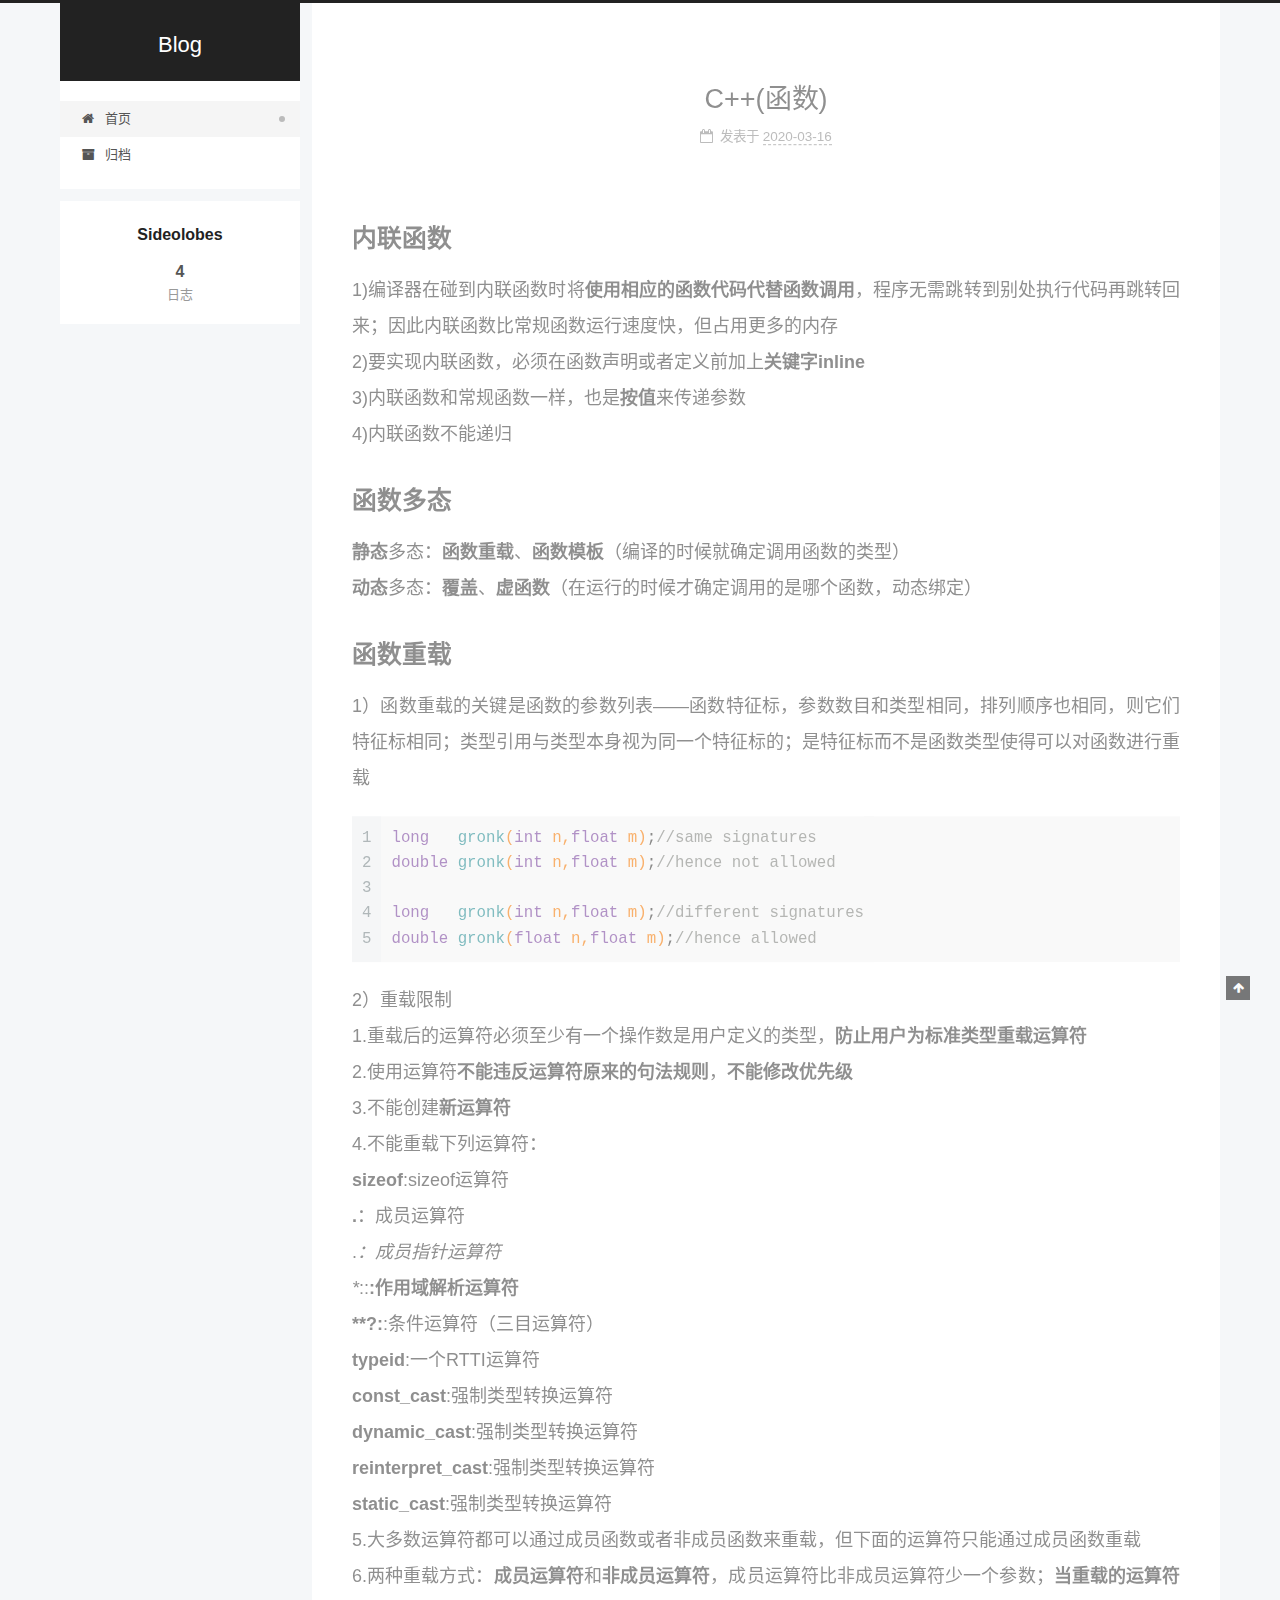
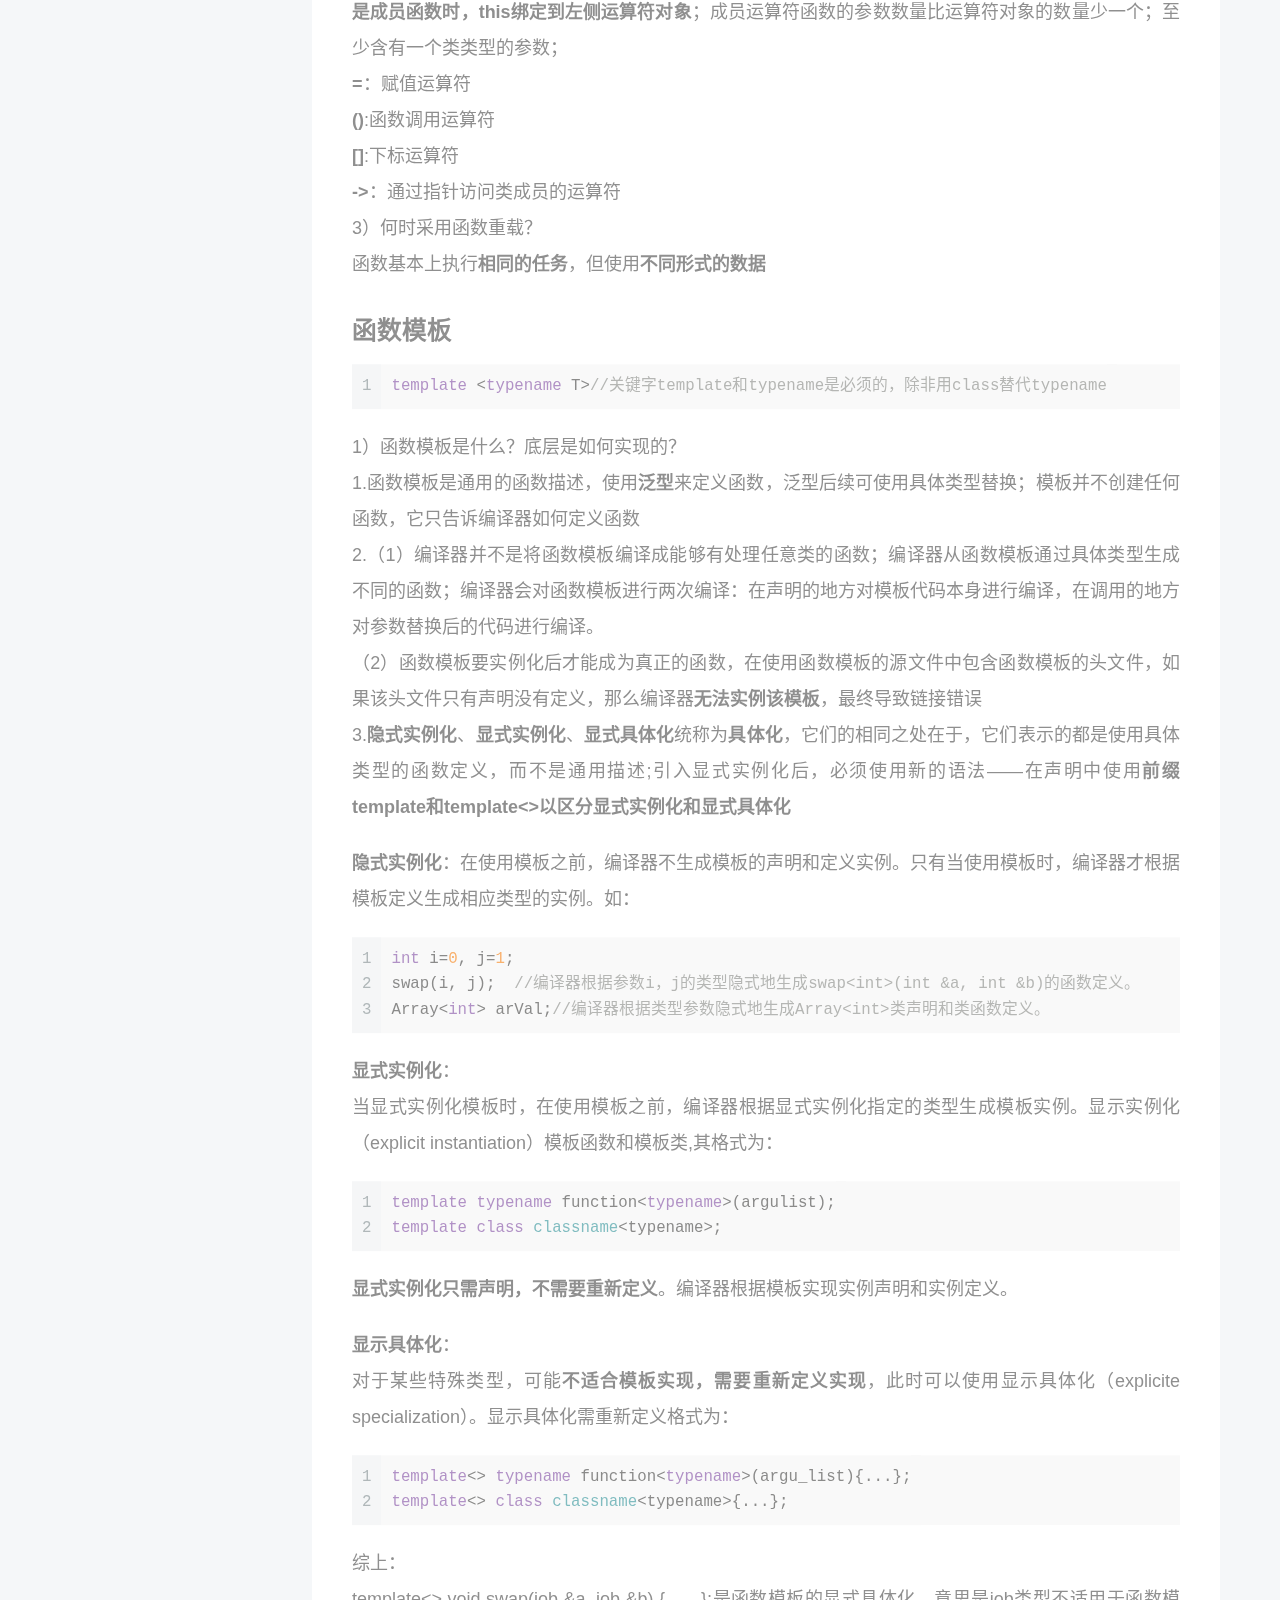
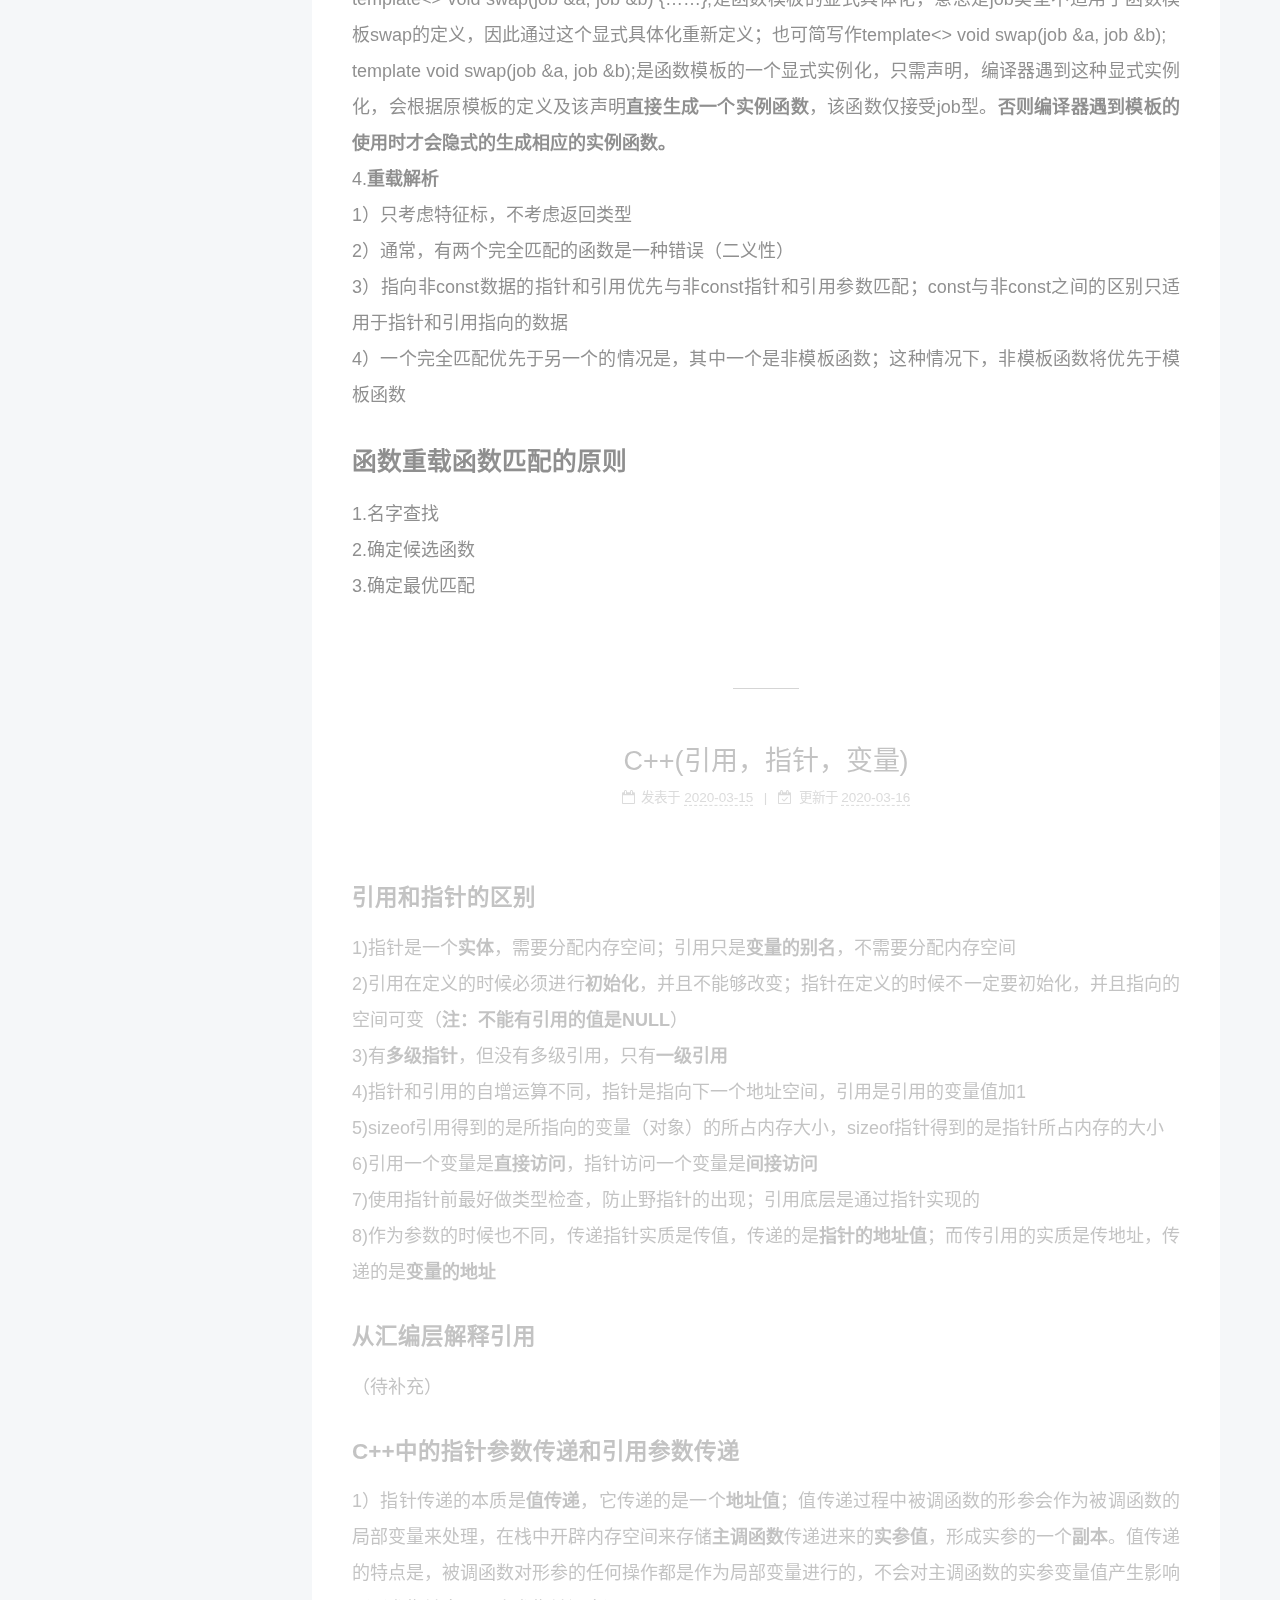
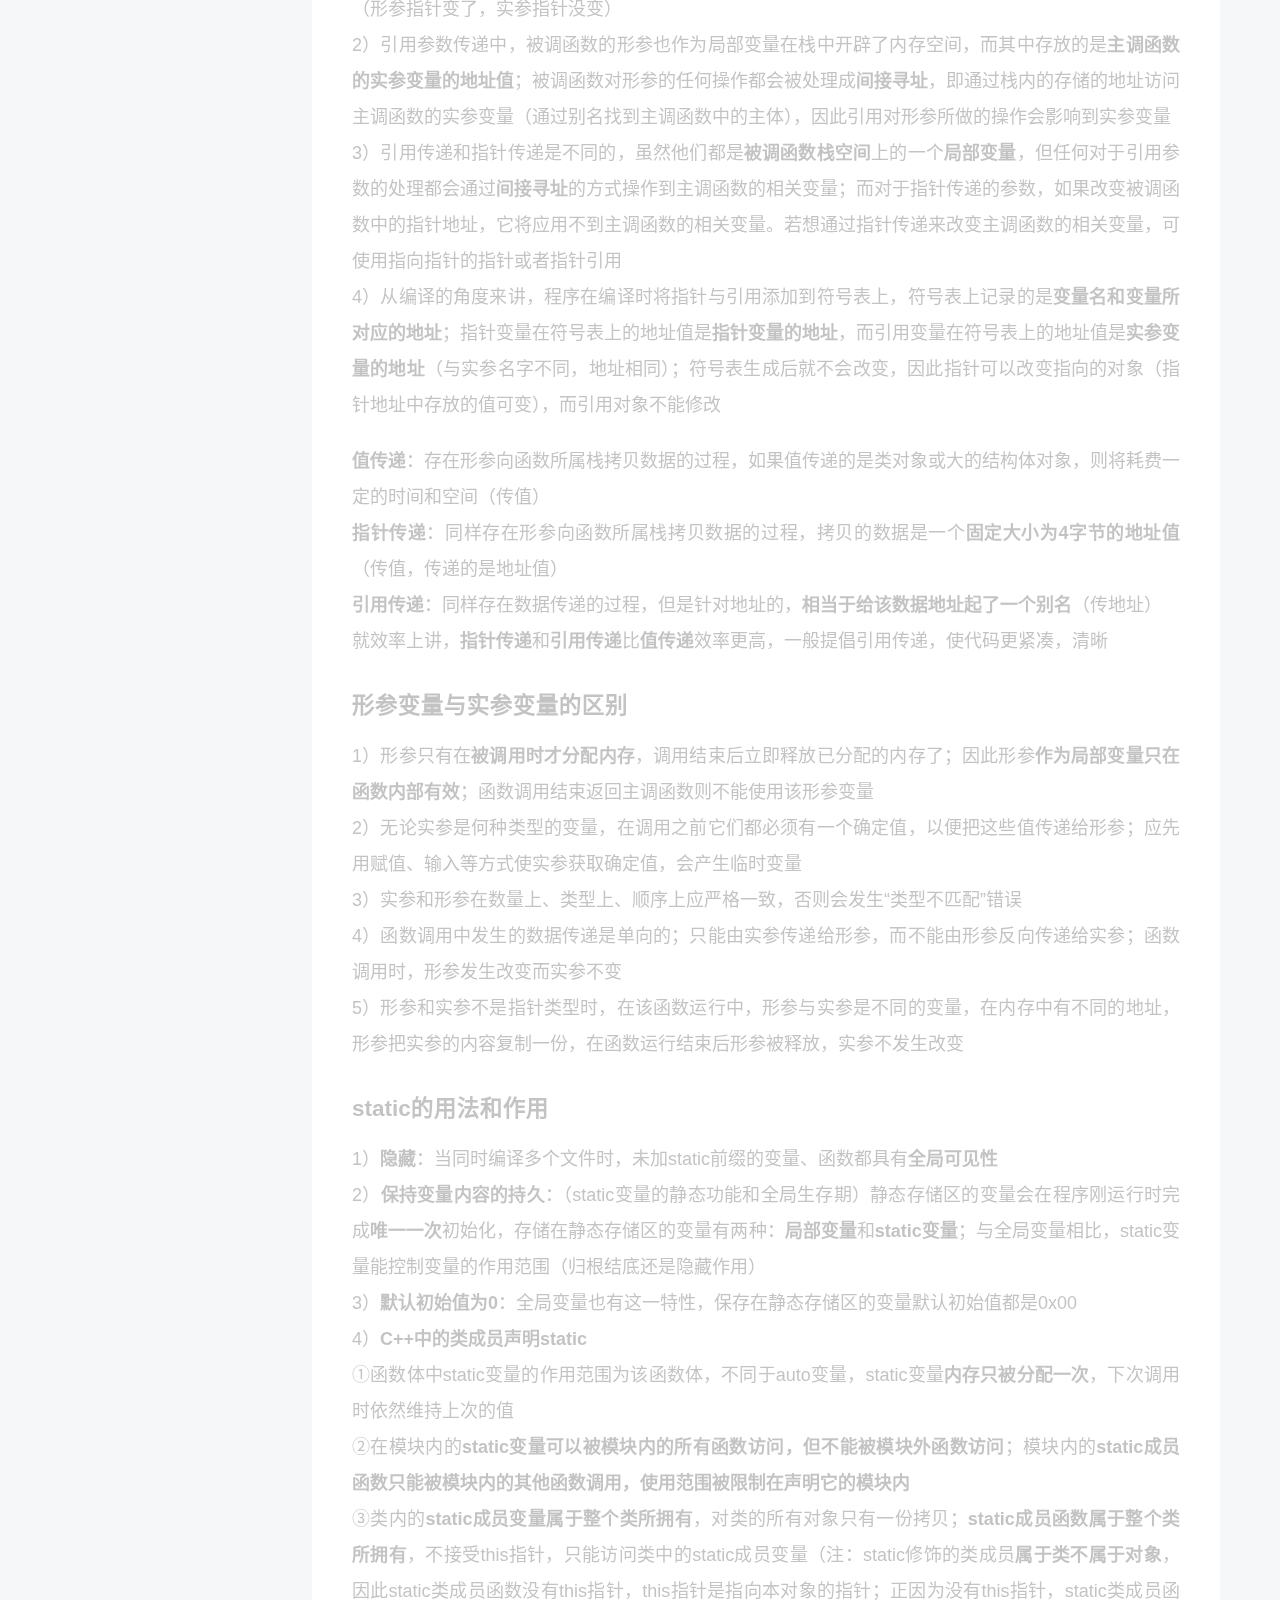
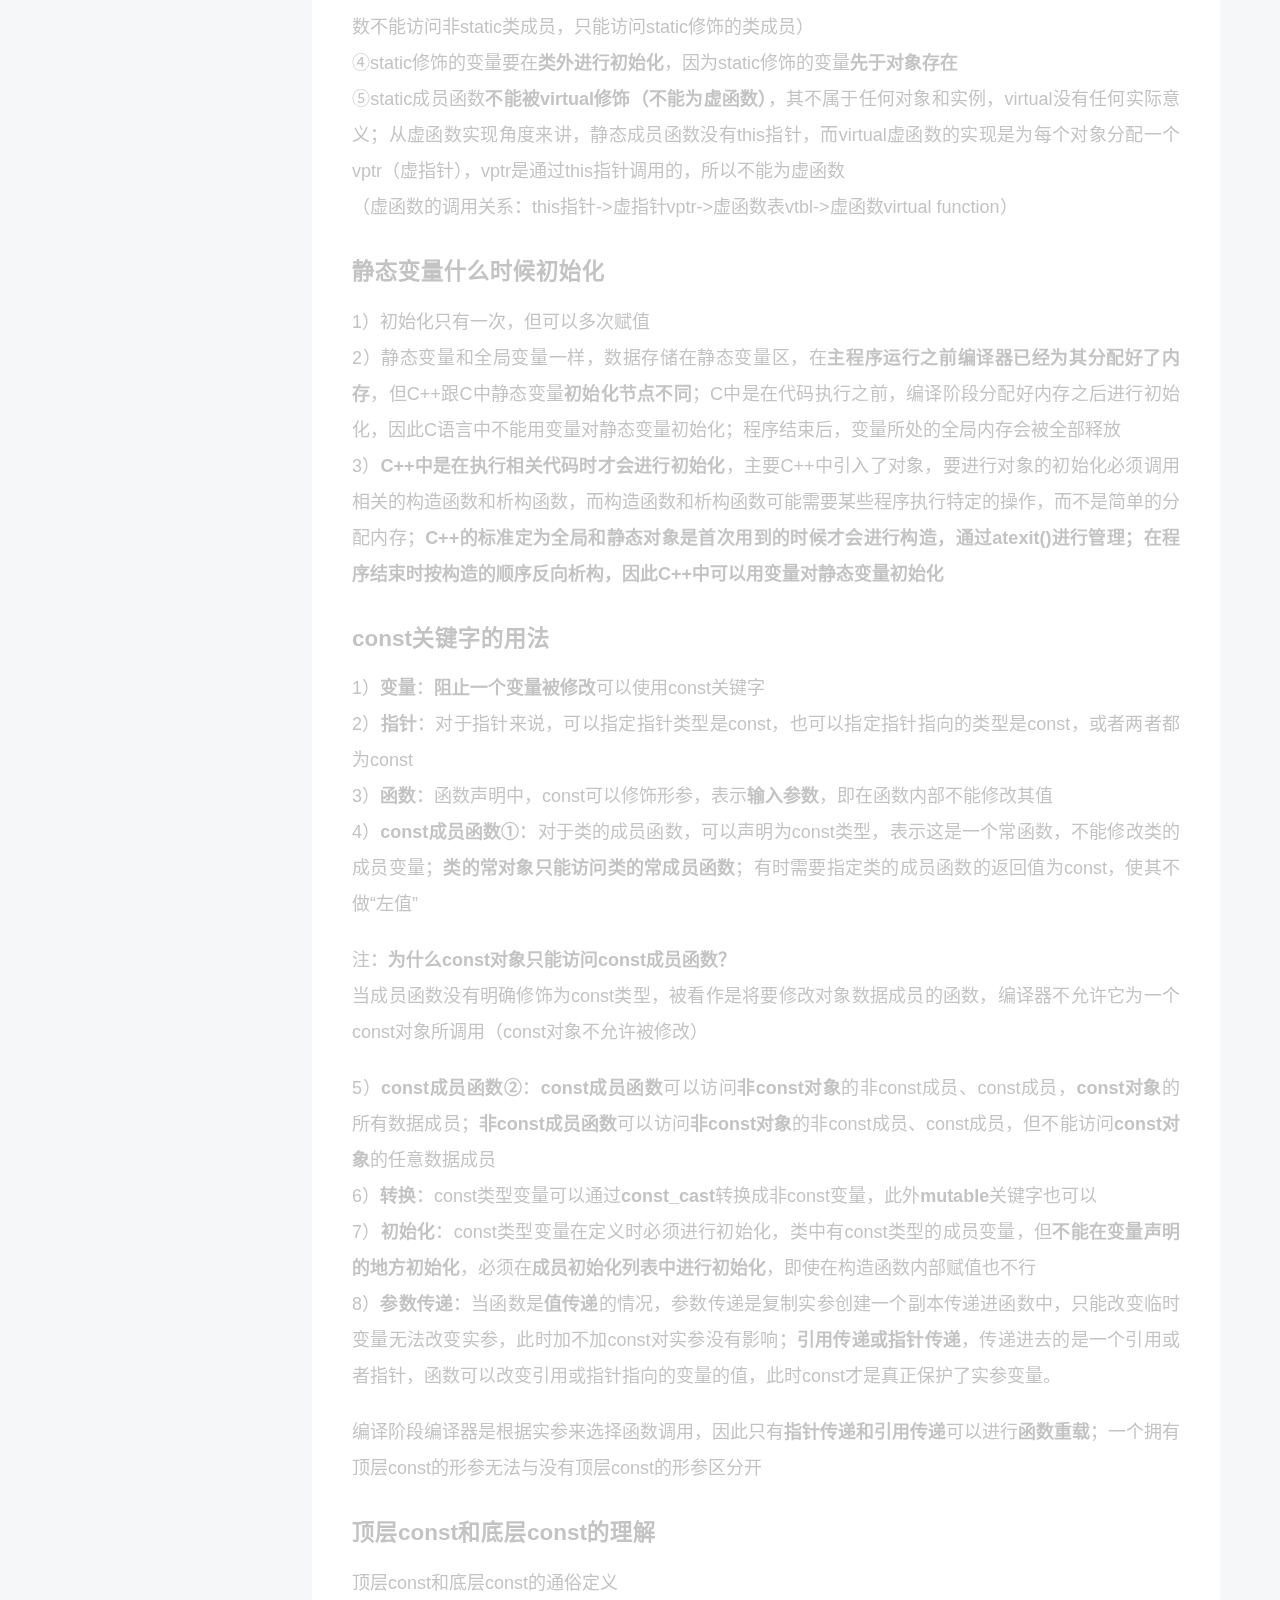
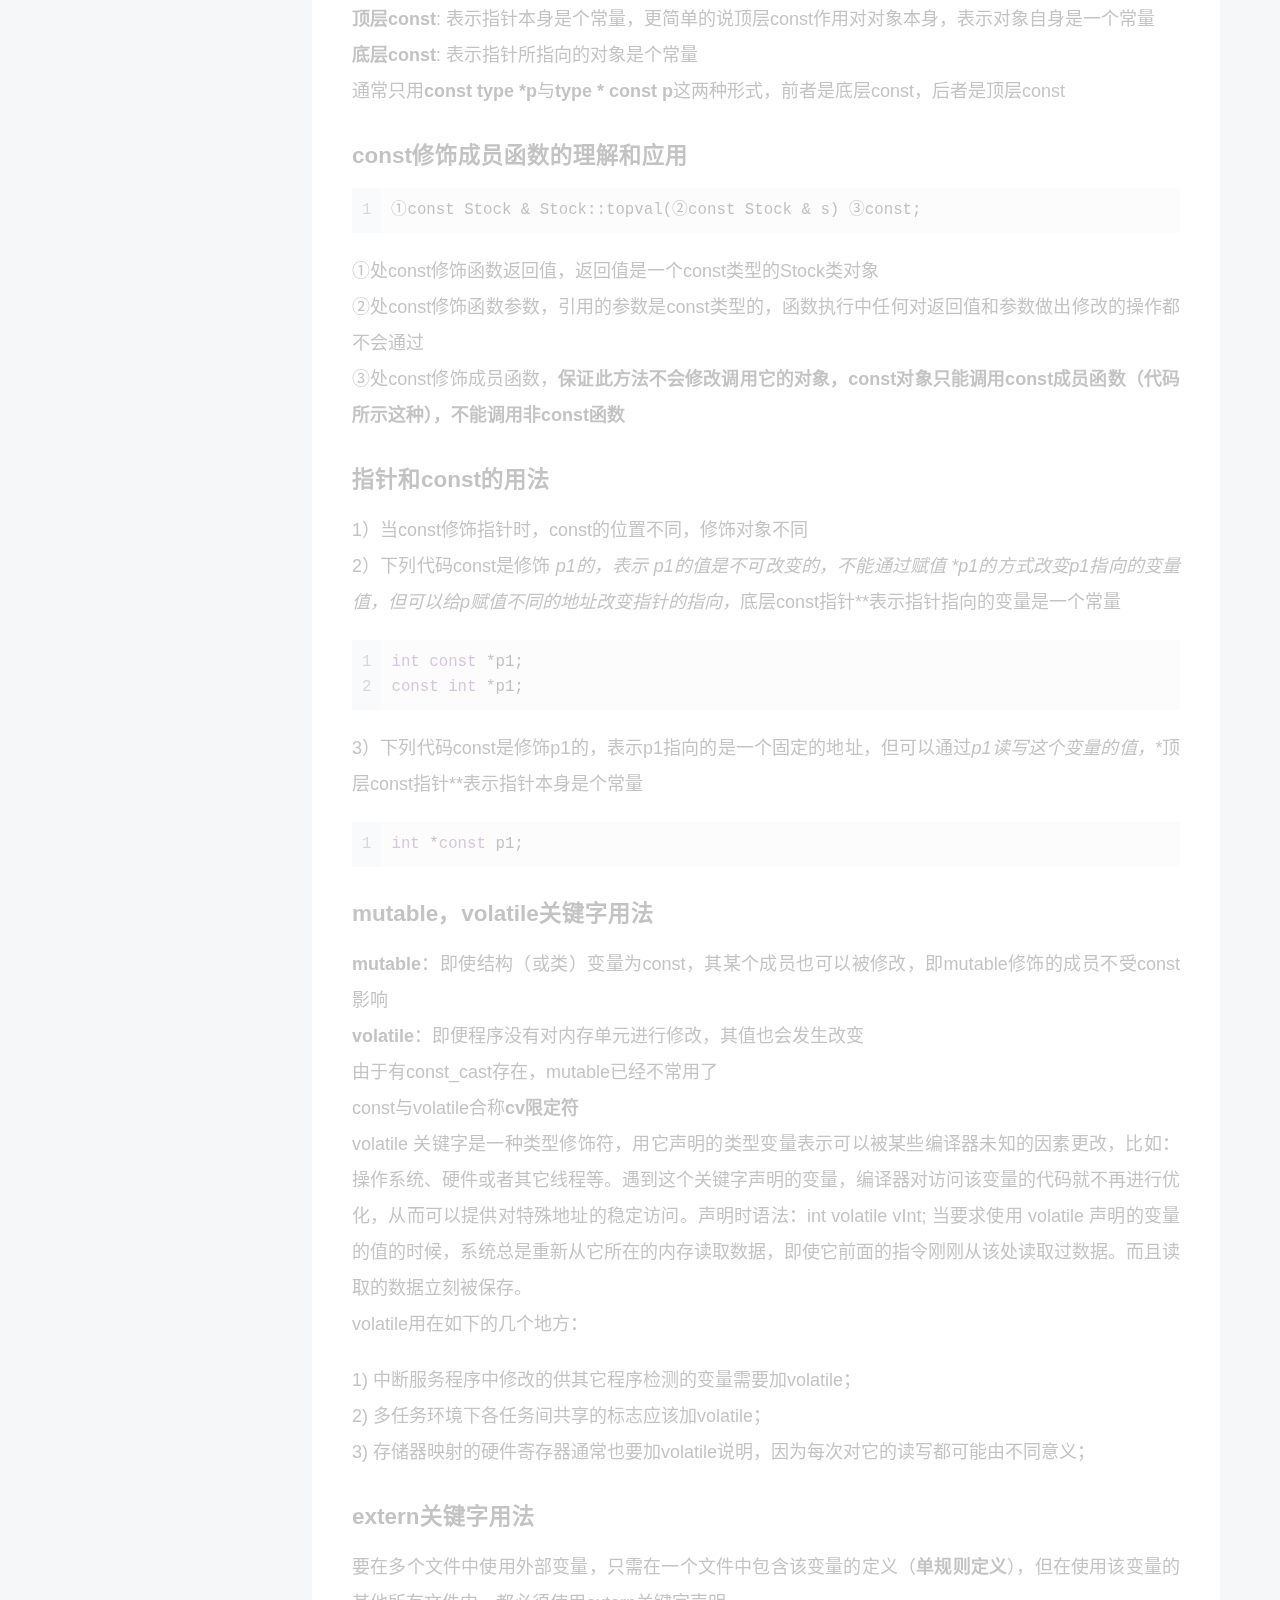
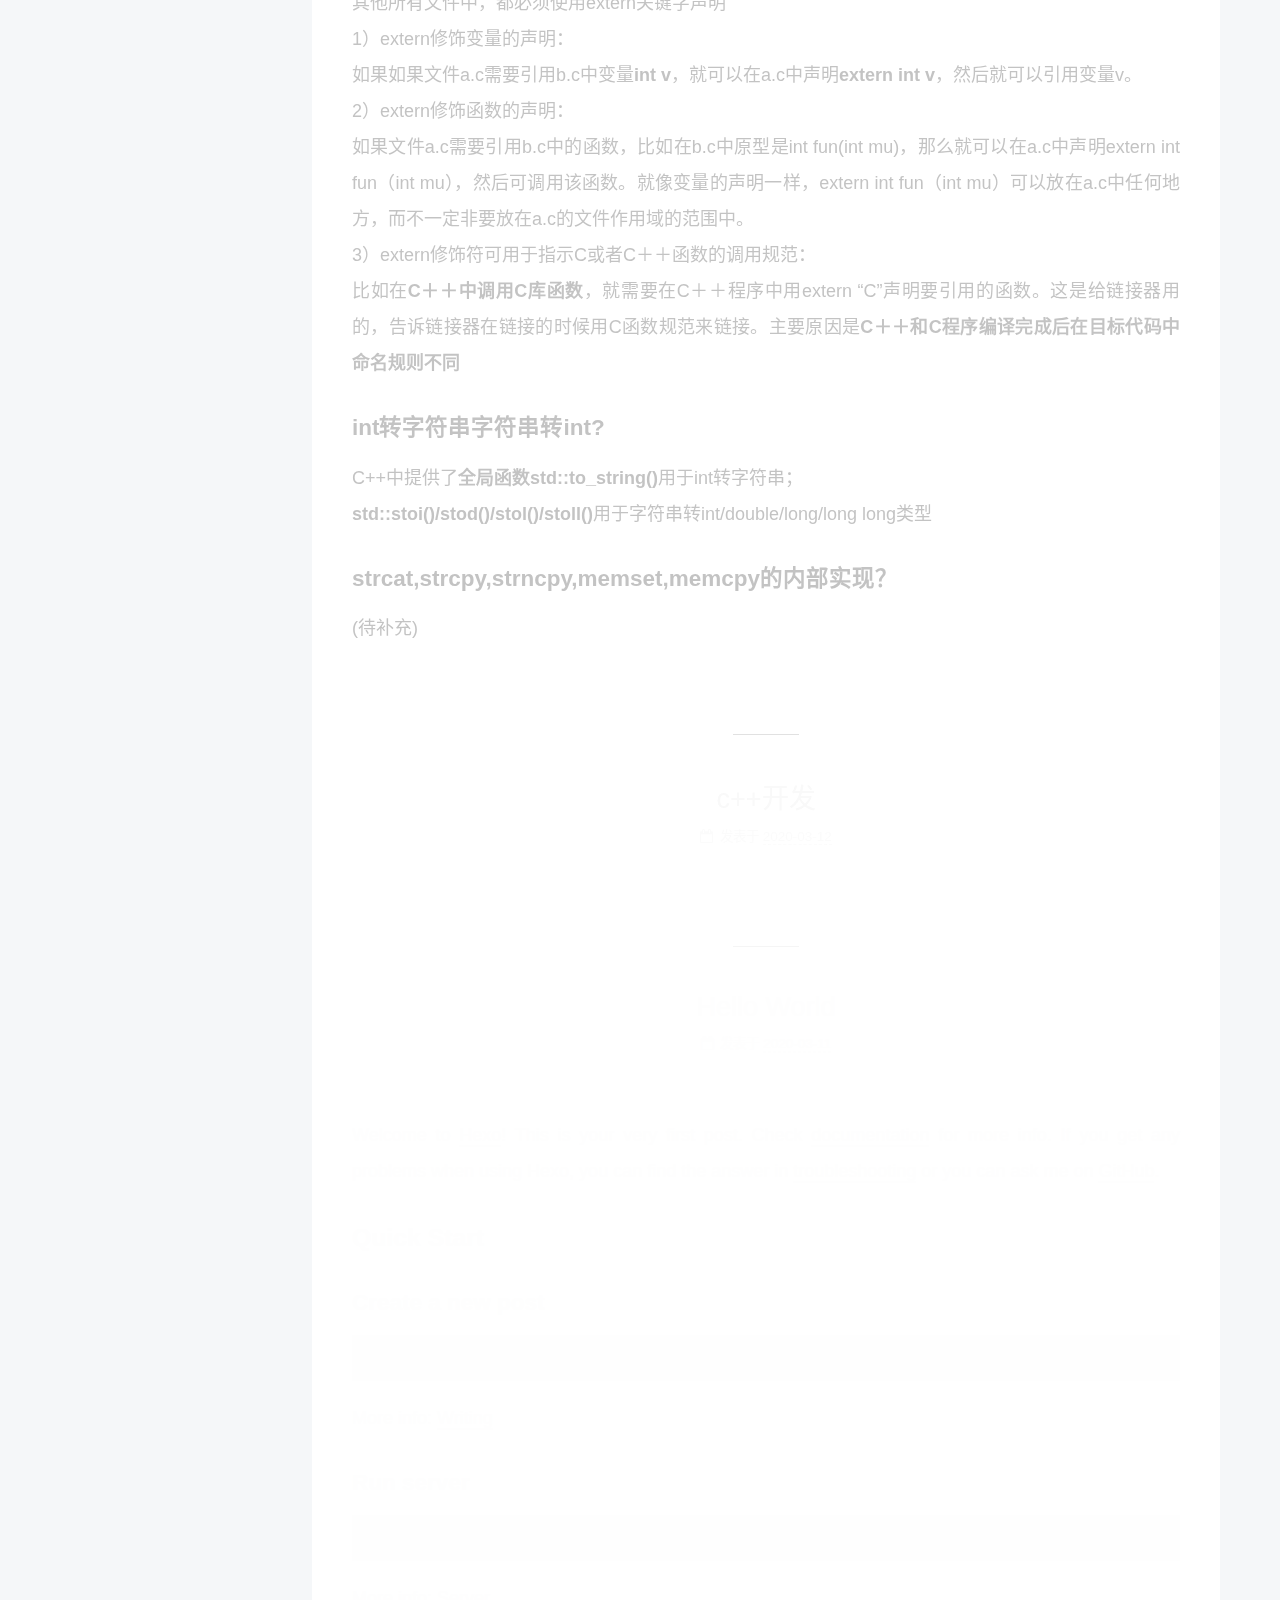
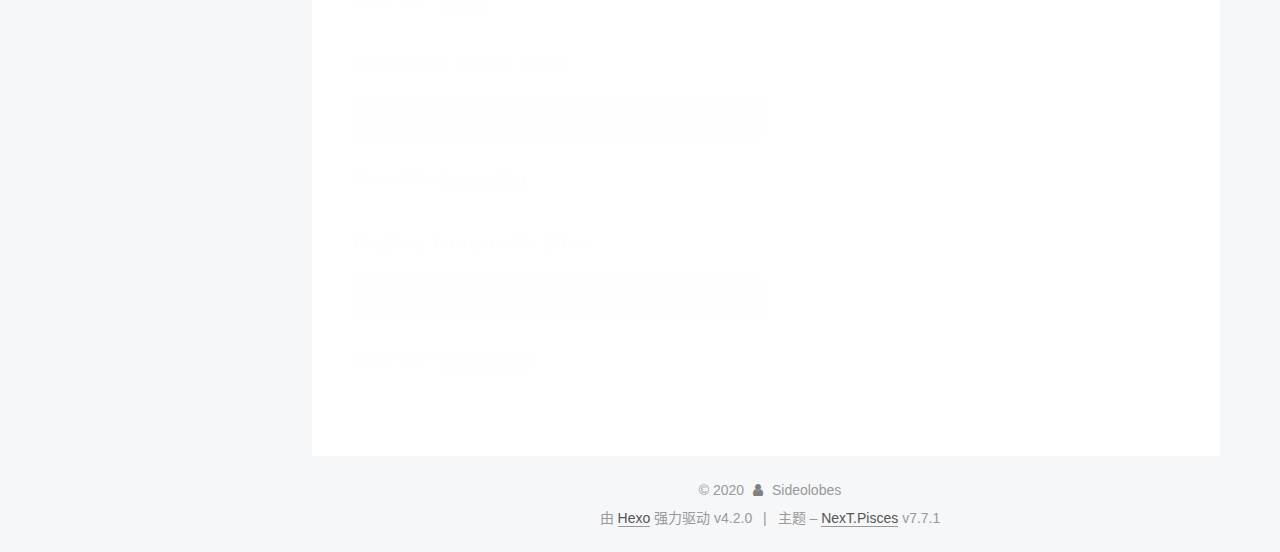
==== index.html @ 13e56c35 "Site updated: 2020-03-16 17:03:29" ====
<!DOCTYPE html>
<html lang="zh-CN">
<head>
  <meta charset="UTF-8">
<meta name="viewport" content="width=device-width, initial-scale=1, maximum-scale=2">
<meta name="theme-color" content="#222">
<meta name="generator" content="Hexo 4.2.0">
  <link rel="apple-touch-icon" sizes="180x180" href="/images/apple-touch-icon-next.png">
  <link rel="icon" type="image/png" sizes="32x32" href="/images/favicon-32x32-next.png">
  <link rel="icon" type="image/png" sizes="16x16" href="/images/favicon-16x16-next.png">
  <link rel="mask-icon" href="/images/logo.svg" color="#222">

<link rel="stylesheet" href="/css/main.css">


<link rel="stylesheet" href="/lib/font-awesome/css/font-awesome.min.css">

<script id="hexo-configurations">
    var NexT = window.NexT || {};
    var CONFIG = {"hostname":"sideolobes.github.io","root":"/","scheme":"Pisces","version":"7.7.1","exturl":false,"sidebar":{"position":"left","display":"post","padding":18,"offset":12,"onmobile":false},"copycode":{"enable":false,"show_result":false,"style":null},"back2top":{"enable":true,"sidebar":false,"scrollpercent":false},"bookmark":{"enable":false,"color":"#222","save":"auto"},"fancybox":false,"mediumzoom":false,"lazyload":false,"pangu":false,"comments":{"style":"tabs","active":null,"storage":true,"lazyload":false,"nav":null},"algolia":{"hits":{"per_page":10},"labels":{"input_placeholder":"Search for Posts","hits_empty":"We didn't find any results for the search: ${query}","hits_stats":"${hits} results found in ${time} ms"}},"localsearch":{"enable":false,"trigger":"auto","top_n_per_article":1,"unescape":false,"preload":false},"motion":{"enable":true,"async":false,"transition":{"post_block":"fadeIn","post_header":"slideDownIn","post_body":"slideDownIn","coll_header":"slideLeftIn","sidebar":"slideUpIn"}}};
  </script>

  <meta property="og:type" content="website">
<meta property="og:title" content="Blog">
<meta property="og:url" content="https://sideolobes.github.io/index.html">
<meta property="og:site_name" content="Blog">
<meta property="og:locale" content="zh_CN">
<meta property="article:author" content="Sideolobes">
<meta name="twitter:card" content="summary">

<link rel="canonical" href="https://sideolobes.github.io/">


<script id="page-configurations">
  // https://hexo.io/docs/variables.html
  CONFIG.page = {
    sidebar: "",
    isHome: true,
    isPost: false
  };
</script>

  <title>Blog</title>
  






  <noscript>
  <style>
  .use-motion .brand,
  .use-motion .menu-item,
  .sidebar-inner,
  .use-motion .post-block,
  .use-motion .pagination,
  .use-motion .comments,
  .use-motion .post-header,
  .use-motion .post-body,
  .use-motion .collection-header { opacity: initial; }

  .use-motion .site-title,
  .use-motion .site-subtitle {
    opacity: initial;
    top: initial;
  }

  .use-motion .logo-line-before i { left: initial; }
  .use-motion .logo-line-after i { right: initial; }
  </style>
</noscript>

</head>

<body itemscope itemtype="http://schema.org/WebPage">
  <div class="container use-motion">
    <div class="headband"></div>

    <header class="header" itemscope itemtype="http://schema.org/WPHeader">
      <div class="header-inner"><div class="site-brand-container">
  <div class="site-meta">

    <div>
      <a href="/" class="brand" rel="start">
        <span class="logo-line-before"><i></i></span>
        <span class="site-title">Blog</span>
        <span class="logo-line-after"><i></i></span>
      </a>
    </div>
  </div>

  <div class="site-nav-toggle">
    <div class="toggle" aria-label="切换导航栏">
      <span class="toggle-line toggle-line-first"></span>
      <span class="toggle-line toggle-line-middle"></span>
      <span class="toggle-line toggle-line-last"></span>
    </div>
  </div>
</div>


<nav class="site-nav">
  
  <ul id="menu" class="menu">
        <li class="menu-item menu-item-home">

    <a href="/" rel="section"><i class="fa fa-fw fa-home"></i>首页</a>

  </li>
        <li class="menu-item menu-item-archives">

    <a href="/archives/" rel="section"><i class="fa fa-fw fa-archive"></i>归档</a>

  </li>
  </ul>

</nav>
</div>
    </header>

    
  <div class="back-to-top">
    <i class="fa fa-arrow-up"></i>
    <span>0%</span>
  </div>


    <main class="main">
      <div class="main-inner">
        <div class="content-wrap">
          

          <div class="content">
            

  <div class="posts-expand">
        
  
  
  <article itemscope itemtype="http://schema.org/Article" class="post-block home" lang="zh-CN">
    <link itemprop="mainEntityOfPage" href="https://sideolobes.github.io/2020/03/16/C++(%E5%87%BD%E6%95%B0)/">

    <span hidden itemprop="author" itemscope itemtype="http://schema.org/Person">
      <meta itemprop="image" content="/images/avatar.gif">
      <meta itemprop="name" content="Sideolobes">
      <meta itemprop="description" content="">
    </span>

    <span hidden itemprop="publisher" itemscope itemtype="http://schema.org/Organization">
      <meta itemprop="name" content="Blog">
    </span>
      <header class="post-header">
        <h1 class="post-title" itemprop="name headline">
          
            <a href="/2020/03/16/C++(%E5%87%BD%E6%95%B0)/" class="post-title-link" itemprop="url">C++(函数)</a>
        </h1>

        <div class="post-meta">
            <span class="post-meta-item">
              <span class="post-meta-item-icon">
                <i class="fa fa-calendar-o"></i>
              </span>
              <span class="post-meta-item-text">发表于</span>
              

              <time title="创建时间：2020-03-16 17:02:28 / 修改时间：15:11:28" itemprop="dateCreated datePublished" datetime="2020-03-16T17:02:28+08:00">2020-03-16</time>
            </span>

          

        </div>
      </header>

    
    
    
    <div class="post-body" itemprop="articleBody">

      
          <h2 id="内联函数"><a href="#内联函数" class="headerlink" title="内联函数"></a>内联函数</h2><p>1)编译器在碰到内联函数时将<strong>使用相应的函数代码代替函数调用</strong>，程序无需跳转到别处执行代码再跳转回来；因此内联函数比常规函数运行速度快，但占用更多的内存<br>2)要实现内联函数，必须在函数声明或者定义前加上<strong>关键字inline</strong><br>3)内联函数和常规函数一样，也是<strong>按值</strong>来传递参数<br>4)内联函数不能递归</p>
<h2 id="函数多态"><a href="#函数多态" class="headerlink" title="函数多态"></a>函数多态</h2><p><strong>静态</strong>多态：<strong>函数重载</strong>、<strong>函数模板</strong>（编译的时候就确定调用函数的类型）<br><strong>动态</strong>多态：<strong>覆盖</strong>、<strong>虚函数</strong>（在运行的时候才确定调用的是哪个函数，动态绑定）</p>
<h2 id="函数重载"><a href="#函数重载" class="headerlink" title="函数重载"></a>函数重载</h2><p>1）函数重载的关键是函数的参数列表——函数特征标，参数数目和类型相同，排列顺序也相同，则它们特征标相同；类型引用与类型本身视为同一个特征标的；是特征标而不是函数类型使得可以对函数进行重载</p>
<figure class="highlight c++"><table><tr><td class="gutter"><pre><span class="line">1</span><br><span class="line">2</span><br><span class="line">3</span><br><span class="line">4</span><br><span class="line">5</span><br></pre></td><td class="code"><pre><span class="line"><span class="function"><span class="keyword">long</span>   <span class="title">gronk</span><span class="params">(<span class="keyword">int</span> n,<span class="keyword">float</span> m)</span></span>;<span class="comment">//same signatures</span></span><br><span class="line"><span class="function"><span class="keyword">double</span> <span class="title">gronk</span><span class="params">(<span class="keyword">int</span> n,<span class="keyword">float</span> m)</span></span>;<span class="comment">//hence not allowed</span></span><br><span class="line"></span><br><span class="line"><span class="function"><span class="keyword">long</span>   <span class="title">gronk</span><span class="params">(<span class="keyword">int</span> n,<span class="keyword">float</span> m)</span></span>;<span class="comment">//different signatures</span></span><br><span class="line"><span class="function"><span class="keyword">double</span> <span class="title">gronk</span><span class="params">(<span class="keyword">float</span> n,<span class="keyword">float</span> m)</span></span>;<span class="comment">//hence allowed</span></span><br></pre></td></tr></table></figure>
<p>2）重载限制<br>1.重载后的运算符必须至少有一个操作数是用户定义的类型，<strong>防止用户为标准类型重载运算符</strong><br>2.使用运算符<strong>不能违反运算符原来的句法规则</strong>，<strong>不能修改优先级</strong><br>3.不能创建<strong>新运算符</strong><br>4.不能重载下列运算符：<br><strong>sizeof</strong>:sizeof运算符<br><strong>.</strong>：成员运算符<br>.<em>：成员指针运算符<br>*</em>::<strong>:作用域解析运算符<br>**?:</strong>:条件运算符（三目运算符）<br><strong>typeid</strong>:一个RTTI运算符<br><strong>const_cast</strong>:强制类型转换运算符<br><strong>dynamic_cast</strong>:强制类型转换运算符<br><strong>reinterpret_cast</strong>:强制类型转换运算符<br><strong>static_cast</strong>:强制类型转换运算符<br>5.大多数运算符都可以通过成员函数或者非成员函数来重载，但下面的运算符只能通过成员函数重载<br>6.两种重载方式：<strong>成员运算符</strong>和<strong>非成员运算符</strong>，成员运算符比非成员运算符少一个参数；<strong>当重载的运算符是成员函数时，this绑定到左侧运算符对象</strong>；成员运算符函数的参数数量比运算符对象的数量少一个；至少含有一个类类型的参数；<br><strong>=</strong>：赋值运算符<br><strong>()</strong>:函数调用运算符<br><strong>[]</strong>:下标运算符<br><strong>-&gt;</strong>：通过指针访问类成员的运算符<br>3）何时采用函数重载？<br>函数基本上执行<strong>相同的任务</strong>，但使用<strong>不同形式的数据</strong></p>
<h2 id="函数模板"><a href="#函数模板" class="headerlink" title="函数模板"></a>函数模板</h2><figure class="highlight c++"><table><tr><td class="gutter"><pre><span class="line">1</span><br></pre></td><td class="code"><pre><span class="line"><span class="keyword">template</span> &lt;<span class="keyword">typename</span> T&gt;<span class="comment">//关键字template和typename是必须的，除非用class替代typename</span></span><br></pre></td></tr></table></figure>
<p>1）函数模板是什么？底层是如何实现的？<br>1.函数模板是通用的函数描述，使用<strong>泛型</strong>来定义函数，泛型后续可使用具体类型替换；模板并不创建任何函数，它只告诉编译器如何定义函数<br>2.（1）编译器并不是将函数模板编译成能够有处理任意类的函数；编译器从函数模板通过具体类型生成不同的函数；编译器会对函数模板进行两次编译：在声明的地方对模板代码本身进行编译，在调用的地方对参数替换后的代码进行编译。<br>（2）函数模板要实例化后才能成为真正的函数，在使用函数模板的源文件中包含函数模板的头文件，如果该头文件只有声明没有定义，那么编译器<strong>无法实例该模板</strong>，最终导致链接错误<br>3.<strong>隐式实例化</strong>、<strong>显式实例化</strong>、<strong>显式具体化</strong>统称为<strong>具体化</strong>，它们的相同之处在于，它们表示的都是使用具体类型的函数定义，而不是通用描述;引入显式实例化后，必须使用新的语法——在声明中使用<strong>前缀template和template&lt;&gt;以区分显式实例化和显式具体化</strong></p>
<p><strong>隐式实例化</strong>：在使用模板之前，编译器不生成模板的声明和定义实例。只有当使用模板时，编译器才根据模板定义生成相应类型的实例。如：</p>
<figure class="highlight c++"><table><tr><td class="gutter"><pre><span class="line">1</span><br><span class="line">2</span><br><span class="line">3</span><br></pre></td><td class="code"><pre><span class="line"><span class="keyword">int</span> i=<span class="number">0</span>, j=<span class="number">1</span>;</span><br><span class="line">swap(i, j);  <span class="comment">//编译器根据参数i，j的类型隐式地生成swap&lt;int&gt;(int &amp;a, int &amp;b)的函数定义。</span></span><br><span class="line">Array&lt;<span class="keyword">int</span>&gt; arVal;<span class="comment">//编译器根据类型参数隐式地生成Array&lt;int&gt;类声明和类函数定义。</span></span><br></pre></td></tr></table></figure>
<p><strong>显式实例化</strong>：<br>当显式实例化模板时，在使用模板之前，编译器根据显式实例化指定的类型生成模板实例。显示实例化（explicit instantiation）模板函数和模板类,其格式为：</p>
<figure class="highlight c++"><table><tr><td class="gutter"><pre><span class="line">1</span><br><span class="line">2</span><br></pre></td><td class="code"><pre><span class="line"><span class="keyword">template</span> <span class="keyword">typename</span> function&lt;<span class="keyword">typename</span>&gt;(argulist);</span><br><span class="line"><span class="keyword">template</span> <span class="class"><span class="keyword">class</span> <span class="title">classname</span>&lt;typename&gt;;</span></span><br></pre></td></tr></table></figure>
<p><strong>显式实例化只需声明，不需要重新定义</strong>。编译器根据模板实现实例声明和实例定义。</p>
<p><strong>显示具体化</strong>：<br>对于某些特殊类型，可能<strong>不适合模板实现，需要重新定义实现</strong>，此时可以使用显示具体化（explicite specialization）。显示具体化需重新定义格式为：</p>
<figure class="highlight c++"><table><tr><td class="gutter"><pre><span class="line">1</span><br><span class="line">2</span><br></pre></td><td class="code"><pre><span class="line"><span class="keyword">template</span>&lt;&gt; <span class="keyword">typename</span> function&lt;<span class="keyword">typename</span>&gt;(argu_list)&#123;...&#125;;</span><br><span class="line"><span class="keyword">template</span>&lt;&gt; <span class="class"><span class="keyword">class</span> <span class="title">classname</span>&lt;typename&gt;&#123;</span>...&#125;;</span><br></pre></td></tr></table></figure>
<p>综上：<br>template&lt;&gt; void swap<job>(job &amp;a, job &amp;b) {……};是函数模板的显式具体化，意思是job类型不适用于函数模板swap的定义，因此通过这个显式具体化重新定义；也可简写作template&lt;&gt; void swap(job &amp;a, job &amp;b);<br>template void swap<job>(job &amp;a, job &amp;b);是函数模板的一个显式实例化，只需声明，编译器遇到这种显式实例化，会根据原模板的定义及该声明<strong>直接生成一个实例函数</strong>，该函数仅接受job型。<strong>否则编译器遇到模板的使用时才会隐式的生成相应的实例函数。</strong><br>4.<strong>重载解析</strong><br>1）只考虑特征标，不考虑返回类型<br>2）通常，有两个完全匹配的函数是一种错误（二义性）<br>3）指向非const数据的指针和引用优先与非const指针和引用参数匹配；const与非const之间的区别只适用于指针和引用指向的数据<br>4）一个完全匹配优先于另一个的情况是，其中一个是非模板函数；这种情况下，非模板函数将优先于模板函数</p>
<h2 id="函数重载函数匹配的原则"><a href="#函数重载函数匹配的原则" class="headerlink" title="函数重载函数匹配的原则"></a>函数重载函数匹配的原则</h2><p>1.名字查找<br>2.确定候选函数<br>3.确定最优匹配</p>

      
    </div>

    
    
    
      <footer class="post-footer">
        <div class="post-eof"></div>
      </footer>
  </article>
  
  
  

        
  
  
  <article itemscope itemtype="http://schema.org/Article" class="post-block home" lang="zh-CN">
    <link itemprop="mainEntityOfPage" href="https://sideolobes.github.io/2020/03/15/C++(%E5%BC%95%E7%94%A8%EF%BC%8C%E6%8C%87%E9%92%88%EF%BC%8C%E5%8F%98%E9%87%8F)/">

    <span hidden itemprop="author" itemscope itemtype="http://schema.org/Person">
      <meta itemprop="image" content="/images/avatar.gif">
      <meta itemprop="name" content="Sideolobes">
      <meta itemprop="description" content="">
    </span>

    <span hidden itemprop="publisher" itemscope itemtype="http://schema.org/Organization">
      <meta itemprop="name" content="Blog">
    </span>
      <header class="post-header">
        <h1 class="post-title" itemprop="name headline">
          
            <a href="/2020/03/15/C++(%E5%BC%95%E7%94%A8%EF%BC%8C%E6%8C%87%E9%92%88%EF%BC%8C%E5%8F%98%E9%87%8F)/" class="post-title-link" itemprop="url">C++(引用，指针，变量)</a>
        </h1>

        <div class="post-meta">
            <span class="post-meta-item">
              <span class="post-meta-item-icon">
                <i class="fa fa-calendar-o"></i>
              </span>
              <span class="post-meta-item-text">发表于</span>

              <time title="创建时间：2020-03-15 08:56:35" itemprop="dateCreated datePublished" datetime="2020-03-15T08:56:35+08:00">2020-03-15</time>
            </span>
              <span class="post-meta-item">
                <span class="post-meta-item-icon">
                  <i class="fa fa-calendar-check-o"></i>
                </span>
                <span class="post-meta-item-text">更新于</span>
                <time title="修改时间：2020-03-16 14:53:59" itemprop="dateModified" datetime="2020-03-16T14:53:59+08:00">2020-03-16</time>
              </span>

          

        </div>
      </header>

    
    
    
    <div class="post-body" itemprop="articleBody">

      
          <h3 id="引用和指针的区别"><a href="#引用和指针的区别" class="headerlink" title="引用和指针的区别"></a>引用和指针的区别</h3><p>1)指针是一个<strong>实体</strong>，需要分配内存空间；引用只是<strong>变量的别名</strong>，不需要分配内存空间<br>2)引用在定义的时候必须进行<strong>初始化</strong>，并且不能够改变；指针在定义的时候不一定要初始化，并且指向的空间可变（<strong>注：不能有引用的值是NULL</strong>）<br>3)有<strong>多级指针</strong>，但没有多级引用，只有<strong>一级引用</strong><br>4)指针和引用的自增运算不同，指针是指向下一个地址空间，引用是引用的变量值加1<br>5)sizeof引用得到的是所指向的变量（对象）的所占内存大小，sizeof指针得到的是指针所占内存的大小<br>6)引用一个变量是<strong>直接访问</strong>，指针访问一个变量是<strong>间接访问</strong><br>7)使用指针前最好做类型检查，防止野指针的出现；引用底层是通过指针实现的<br>8)作为参数的时候也不同，传递指针实质是传值，传递的是<strong>指针的地址值</strong>；而传引用的实质是传地址，传递的是<strong>变量的地址</strong></p>
<h3 id="从汇编层解释引用"><a href="#从汇编层解释引用" class="headerlink" title="从汇编层解释引用"></a>从汇编层解释引用</h3><p>（待补充）</p>
<h3 id="C-中的指针参数传递和引用参数传递"><a href="#C-中的指针参数传递和引用参数传递" class="headerlink" title="C++中的指针参数传递和引用参数传递"></a>C++中的指针参数传递和引用参数传递</h3><p>1）指针传递的本质是<strong>值传递</strong>，它传递的是一个<strong>地址值</strong>；值传递过程中被调函数的形参会作为被调函数的局部变量来处理，在栈中开辟内存空间来存储<strong>主调函数</strong>传递进来的<strong>实参值</strong>，形成实参的一个<strong>副本</strong>。值传递的特点是，被调函数对形参的任何操作都是作为局部变量进行的，不会对主调函数的实参变量值产生影响（形参指针变了，实参指针没变）<br>2）引用参数传递中，被调函数的形参也作为局部变量在栈中开辟了内存空间，而其中存放的是<strong>主调函数的实参变量的地址值</strong>；被调函数对形参的任何操作都会被处理成<strong>间接寻址</strong>，即通过栈内的存储的地址访问主调函数的实参变量（通过别名找到主调函数中的主体），因此引用对形参所做的操作会影响到实参变量<br>3）引用传递和指针传递是不同的，虽然他们都是<strong>被调函数栈空间</strong>上的一个<strong>局部变量</strong>，但任何对于引用参数的处理都会通过<strong>间接寻址</strong>的方式操作到主调函数的相关变量；而对于指针传递的参数，如果改变被调函数中的指针地址，它将应用不到主调函数的相关变量。若想通过指针传递来改变主调函数的相关变量，可使用指向指针的指针或者指针引用<br>4）从编译的角度来讲，程序在编译时将指针与引用添加到符号表上，符号表上记录的是<strong>变量名和变量所对应的地址</strong>；指针变量在符号表上的地址值是<strong>指针变量的地址</strong>，而引用变量在符号表上的地址值是<strong>实参变量的地址</strong>（与实参名字不同，地址相同）；符号表生成后就不会改变，因此指针可以改变指向的对象（指针地址中存放的值可变），而引用对象不能修改</p>
<p><strong>值传递</strong>：存在形参向函数所属栈拷贝数据的过程，如果值传递的是类对象或大的结构体对象，则将耗费一定的时间和空间（传值）<br><strong>指针传递</strong>：同样存在形参向函数所属栈拷贝数据的过程，拷贝的数据是一个<strong>固定大小为4字节的地址值</strong>（传值，传递的是地址值）<br><strong>引用传递</strong>：同样存在数据传递的过程，但是针对地址的，<strong>相当于给该数据地址起了一个别名</strong>（传地址）<br>就效率上讲，<strong>指针传递</strong>和<strong>引用传递</strong>比<strong>值传递</strong>效率更高，一般提倡引用传递，使代码更紧凑，清晰</p>
<h3 id="形参变量与实参变量的区别"><a href="#形参变量与实参变量的区别" class="headerlink" title="形参变量与实参变量的区别"></a>形参变量与实参变量的区别</h3><p>1）形参只有在<strong>被调用时才分配内存</strong>，调用结束后立即释放已分配的内存了；因此形参<strong>作为局部变量只在函数内部有效</strong>；函数调用结束返回主调函数则不能使用该形参变量<br>2）无论实参是何种类型的变量，在调用之前它们都必须有一个确定值，以便把这些值传递给形参；应先用赋值、输入等方式使实参获取确定值，会产生临时变量<br>3）实参和形参在数量上、类型上、顺序上应严格一致，否则会发生“类型不匹配”错误<br>4）函数调用中发生的数据传递是单向的；只能由实参传递给形参，而不能由形参反向传递给实参；函数调用时，形参发生改变而实参不变<br>5）形参和实参不是指针类型时，在该函数运行中，形参与实参是不同的变量，在内存中有不同的地址，形参把实参的内容复制一份，在函数运行结束后形参被释放，实参不发生改变</p>
<h3 id="static的用法和作用"><a href="#static的用法和作用" class="headerlink" title="static的用法和作用"></a>static的用法和作用</h3><p>1）<strong>隐藏</strong>：当同时编译多个文件时，未加static前缀的变量、函数都具有<strong>全局可见性</strong><br>2）<strong>保持变量内容的持久</strong>：（static变量的静态功能和全局生存期）静态存储区的变量会在程序刚运行时完成<strong>唯一一次</strong>初始化，存储在静态存储区的变量有两种：<strong>局部变量</strong>和<strong>static变量</strong>；与全局变量相比，static变量能控制变量的作用范围（归根结底还是隐藏作用）<br>3）<strong>默认初始值为0</strong>：全局变量也有这一特性，保存在静态存储区的变量默认初始值都是0x00<br>4）<strong>C++中的类成员声明static</strong><br>①函数体中static变量的作用范围为该函数体，不同于auto变量，static变量<strong>内存只被分配一次</strong>，下次调用时依然维持上次的值<br>②在模块内的<strong>static变量可以被模块内的所有函数访问，但不能被模块外函数访问</strong>；模块内的<strong>static成员函数只能被模块内的其他函数调用，使用范围被限制在声明它的模块内</strong><br>③类内的<strong>static成员变量属于整个类所拥有</strong>，对类的所有对象只有一份拷贝；<strong>static成员函数属于整个类所拥有</strong>，不接受this指针，只能访问类中的static成员变量（注：static修饰的类成员<strong>属于类不属于对象</strong>，因此static类成员函数没有this指针，this指针是指向本对象的指针；正因为没有this指针，static类成员函数不能访问非static类成员，只能访问static修饰的类成员）<br>④static修饰的变量要在<strong>类外进行初始化</strong>，因为static修饰的变量<strong>先于对象存在</strong><br>⑤static成员函数<strong>不能被virtual修饰（不能为虚函数）</strong>，其不属于任何对象和实例，virtual没有任何实际意义；从虚函数实现角度来讲，静态成员函数没有this指针，而virtual虚函数的实现是为每个对象分配一个vptr（虚指针），vptr是通过this指针调用的，所以不能为虚函数<br>（虚函数的调用关系：this指针-&gt;虚指针vptr-&gt;虚函数表vtbl-&gt;虚函数virtual function）</p>
<h3 id="静态变量什么时候初始化"><a href="#静态变量什么时候初始化" class="headerlink" title="静态变量什么时候初始化"></a>静态变量什么时候初始化</h3><p>1）初始化只有一次，但可以多次赋值<br>2）静态变量和全局变量一样，数据存储在静态变量区，在<strong>主程序运行之前编译器已经为其分配好了内存</strong>，但C++跟C中静态变量<strong>初始化节点不同</strong>；C中是在代码执行之前，编译阶段分配好内存之后进行初始化，因此C语言中不能用变量对静态变量初始化；程序结束后，变量所处的全局内存会被全部释放<br>3）<strong>C++中是在执行相关代码时才会进行初始化</strong>，主要C++中引入了对象，要进行对象的初始化必须调用相关的构造函数和析构函数，而构造函数和析构函数可能需要某些程序执行特定的操作，而不是简单的分配内存；<strong>C++的标准定为全局和静态对象是首次用到的时候才会进行构造，通过atexit()进行管理；在程序结束时按构造的顺序反向析构，因此C++中可以用变量对静态变量初始化</strong></p>
<h3 id="const关键字的用法"><a href="#const关键字的用法" class="headerlink" title="const关键字的用法"></a>const关键字的用法</h3><p>1）<strong>变量</strong>：<strong>阻止一个变量被修改</strong>可以使用const关键字<br>2）<strong>指针</strong>：对于指针来说，可以指定指针类型是const，也可以指定指针指向的类型是const，或者两者都为const<br>3）<strong>函数</strong>：函数声明中，const可以修饰形参，表示<strong>输入参数</strong>，即在函数内部不能修改其值<br>4）<strong>const成员函数①</strong>：对于类的成员函数，可以声明为const类型，表示这是一个常函数，不能修改类的成员变量；<strong>类的常对象只能访问类的常成员函数</strong>；有时需要指定类的成员函数的返回值为const，使其不做“左值”</p>
<p>注：<strong>为什么const对象只能访问const成员函数？</strong><br>当成员函数没有明确修饰为const类型，被看作是将要修改对象数据成员的函数，编译器不允许它为一个const对象所调用（const对象不允许被修改）</p>
<p>5）<strong>const成员函数②</strong>：<strong>const成员函数</strong>可以访问<strong>非const对象</strong>的非const成员、const成员，<strong>const对象</strong>的所有数据成员；<strong>非const成员函数</strong>可以访问<strong>非const对象</strong>的非const成员、const成员，但不能访问<strong>const对象</strong>的任意数据成员<br>6）<strong>转换</strong>：const类型变量可以通过<strong>const_cast</strong>转换成非const变量，此外<strong>mutable</strong>关键字也可以<br>7）<strong>初始化</strong>：const类型变量在定义时必须进行初始化，类中有const类型的成员变量，但<strong>不能在变量声明的地方初始化</strong>，必须在<strong>成员初始化列表中进行初始化</strong>，即使在构造函数内部赋值也不行<br>8）<strong>参数传递</strong>：当函数是<strong>值传递</strong>的情况，参数传递是复制实参创建一个副本传递进函数中，只能改变临时变量无法改变实参，此时加不加const对实参没有影响；<strong>引用传递或指针传递</strong>，传递进去的是一个引用或者指针，函数可以改变引用或指针指向的变量的值，此时const才是真正保护了实参变量。</p>
<p>编译阶段编译器是根据实参来选择函数调用，因此只有<strong>指针传递和引用传递</strong>可以进行<strong>函数重载</strong>；一个拥有顶层const的形参无法与没有顶层const的形参区分开</p>
<h3 id="顶层const和底层const的理解"><a href="#顶层const和底层const的理解" class="headerlink" title="顶层const和底层const的理解"></a>顶层const和底层const的理解</h3><p>顶层const和底层const的通俗定义<br><strong>顶层const</strong>: 表示指针本身是个常量，更简单的说顶层const作用对对象本身，表示对象自身是一个常量<br><strong>底层const</strong>: 表示指针所指向的对象是个常量<br>通常只用<strong>const type *p</strong>与<strong>type * const p</strong>这两种形式，前者是底层const，后者是顶层const</p>
<h3 id="const修饰成员函数的理解和应用"><a href="#const修饰成员函数的理解和应用" class="headerlink" title="const修饰成员函数的理解和应用"></a>const修饰成员函数的理解和应用</h3><figure class="highlight"><table><tr><td class="gutter"><pre><span class="line">1</span><br></pre></td><td class="code"><pre><span class="line">①const Stock &amp; Stock::topval(②const Stock &amp; s) ③const;</span><br></pre></td></tr></table></figure>
<p>①处const修饰函数返回值，返回值是一个const类型的Stock类对象<br>②处const修饰函数参数，引用的参数是const类型的，函数执行中任何对返回值和参数做出修改的操作都不会通过<br>③处const修饰成员函数，<strong>保证此方法不会修改调用它的对象，const对象只能调用const成员函数（代码所示这种），不能调用非const函数</strong></p>
<h3 id="指针和const的用法"><a href="#指针和const的用法" class="headerlink" title="指针和const的用法"></a>指针和const的用法</h3><p>1）当const修饰指针时，const的位置不同，修饰对象不同<br>2）下列代码const是修饰 <em>p1的，表示 <em>p1的值是不可改变的，不能通过赋值 *p1的方式改变p1指向的变量值，但可以给p赋值不同的地址改变指针的指向，</em></em>底层const指针**表示指针指向的变量是一个常量</p>
<figure class="highlight c++"><table><tr><td class="gutter"><pre><span class="line">1</span><br><span class="line">2</span><br></pre></td><td class="code"><pre><span class="line"><span class="keyword">int</span> <span class="keyword">const</span> *p1;</span><br><span class="line"><span class="keyword">const</span> <span class="keyword">int</span> *p1;</span><br></pre></td></tr></table></figure>
<p>3）下列代码const是修饰p1的，表示p1指向的是一个固定的地址，但可以通过<em>p1读写这个变量的值，*</em>顶层const指针**表示指针本身是个常量</p>
<figure class="highlight c++"><table><tr><td class="gutter"><pre><span class="line">1</span><br></pre></td><td class="code"><pre><span class="line"><span class="keyword">int</span> *<span class="keyword">const</span> p1;</span><br></pre></td></tr></table></figure>
<h3 id="mutable，volatile关键字用法"><a href="#mutable，volatile关键字用法" class="headerlink" title="mutable，volatile关键字用法"></a>mutable，volatile关键字用法</h3><p><strong>mutable</strong>：即使结构（或类）变量为const，其某个成员也可以被修改，即mutable修饰的成员不受const影响<br><strong>volatile</strong>：即便程序没有对内存单元进行修改，其值也会发生改变<br>由于有const_cast存在，mutable已经不常用了<br>const与volatile合称<strong>cv限定符</strong><br>volatile 关键字是一种类型修饰符，用它声明的类型变量表示可以被某些编译器未知的因素更改，比如：操作系统、硬件或者其它线程等。遇到这个关键字声明的变量，编译器对访问该变量的代码就不再进行优化，从而可以提供对特殊地址的稳定访问。声明时语法：int volatile vInt; 当要求使用 volatile 声明的变量的值的时候，系统总是重新从它所在的内存读取数据，即使它前面的指令刚刚从该处读取过数据。而且读取的数据立刻被保存。<br>volatile用在如下的几个地方： </p>
<p>1) 中断服务程序中修改的供其它程序检测的变量需要加volatile；<br>2) 多任务环境下各任务间共享的标志应该加volatile；<br>3) 存储器映射的硬件寄存器通常也要加volatile说明，因为每次对它的读写都可能由不同意义；</p>
<h3 id="extern关键字用法"><a href="#extern关键字用法" class="headerlink" title="extern关键字用法"></a>extern关键字用法</h3><p>要在多个文件中使用外部变量，只需在一个文件中包含该变量的定义（<strong>单规则定义</strong>），但在使用该变量的其他所有文件中，都必须使用extern关键字声明<br>1）extern修饰变量的声明：<br>如果如果文件a.c需要引用b.c中变量<strong>int v</strong>，就可以在a.c中声明<strong>extern int v</strong>，然后就可以引用变量v。<br>2）extern修饰函数的声明：<br>如果文件a.c需要引用b.c中的函数，比如在b.c中原型是int fun(int mu)，那么就可以在a.c中声明extern int fun（int mu），然后可调用该函数。就像变量的声明一样，extern int fun（int mu）可以放在a.c中任何地方，而不一定非要放在a.c的文件作用域的范围中。<br>3）extern修饰符可用于指示C或者C＋＋函数的调用规范：<br>比如在<strong>C＋＋中调用C库函数</strong>，就需要在C＋＋程序中用extern “C”声明要引用的函数。这是给链接器用的，告诉链接器在链接的时候用C函数规范来链接。主要原因是<strong>C＋＋和C程序编译完成后在目标代码中命名规则不同</strong></p>
<h3 id="int转字符串字符串转int"><a href="#int转字符串字符串转int" class="headerlink" title="int转字符串字符串转int?"></a>int转字符串字符串转int?</h3><p>C++中提供了<strong>全局函数std::to_string()</strong>用于int转字符串；<br><strong>std::stoi()/stod()/stol()/stoll()</strong>用于字符串转int/double/long/long long类型</p>
<h3 id="strcat-strcpy-strncpy-memset-memcpy的内部实现？"><a href="#strcat-strcpy-strncpy-memset-memcpy的内部实现？" class="headerlink" title="strcat,strcpy,strncpy,memset,memcpy的内部实现？"></a>strcat,strcpy,strncpy,memset,memcpy的内部实现？</h3><p>(待补充)</p>

      
    </div>

    
    
    
      <footer class="post-footer">
        <div class="post-eof"></div>
      </footer>
  </article>
  
  
  

        
  
  
  <article itemscope itemtype="http://schema.org/Article" class="post-block home" lang="zh-CN">
    <link itemprop="mainEntityOfPage" href="https://sideolobes.github.io/2020/03/12/c-%E5%BC%80%E5%8F%91/">

    <span hidden itemprop="author" itemscope itemtype="http://schema.org/Person">
      <meta itemprop="image" content="/images/avatar.gif">
      <meta itemprop="name" content="Sideolobes">
      <meta itemprop="description" content="">
    </span>

    <span hidden itemprop="publisher" itemscope itemtype="http://schema.org/Organization">
      <meta itemprop="name" content="Blog">
    </span>
      <header class="post-header">
        <h1 class="post-title" itemprop="name headline">
          
            <a href="/2020/03/12/c-%E5%BC%80%E5%8F%91/" class="post-title-link" itemprop="url">c++开发</a>
        </h1>

        <div class="post-meta">
            <span class="post-meta-item">
              <span class="post-meta-item-icon">
                <i class="fa fa-calendar-o"></i>
              </span>
              <span class="post-meta-item-text">发表于</span>

              <time title="创建时间：2020-03-12 10:24:08" itemprop="dateCreated datePublished" datetime="2020-03-12T10:24:08+08:00">2020-03-12</time>
            </span>

          

        </div>
      </header>

    
    
    
    <div class="post-body" itemprop="articleBody">

      
          
      
    </div>

    
    
    
      <footer class="post-footer">
        <div class="post-eof"></div>
      </footer>
  </article>
  
  
  

        
  
  
  <article itemscope itemtype="http://schema.org/Article" class="post-block home" lang="zh-CN">
    <link itemprop="mainEntityOfPage" href="https://sideolobes.github.io/2020/03/11/hello-world/">

    <span hidden itemprop="author" itemscope itemtype="http://schema.org/Person">
      <meta itemprop="image" content="/images/avatar.gif">
      <meta itemprop="name" content="Sideolobes">
      <meta itemprop="description" content="">
    </span>

    <span hidden itemprop="publisher" itemscope itemtype="http://schema.org/Organization">
      <meta itemprop="name" content="Blog">
    </span>
      <header class="post-header">
        <h1 class="post-title" itemprop="name headline">
          
            <a href="/2020/03/11/hello-world/" class="post-title-link" itemprop="url">Hello World</a>
        </h1>

        <div class="post-meta">
            <span class="post-meta-item">
              <span class="post-meta-item-icon">
                <i class="fa fa-calendar-o"></i>
              </span>
              <span class="post-meta-item-text">发表于</span>

              <time title="创建时间：2020-03-11 21:20:54" itemprop="dateCreated datePublished" datetime="2020-03-11T21:20:54+08:00">2020-03-11</time>
            </span>

          

        </div>
      </header>

    
    
    
    <div class="post-body" itemprop="articleBody">

      
          <p>Welcome to <a href="https://hexo.io/" target="_blank" rel="noopener">Hexo</a>! This is your very first post. Check <a href="https://hexo.io/docs/" target="_blank" rel="noopener">documentation</a> for more info. If you get any problems when using Hexo, you can find the answer in <a href="https://hexo.io/docs/troubleshooting.html" target="_blank" rel="noopener">troubleshooting</a> or you can ask me on <a href="https://github.com/hexojs/hexo/issues" target="_blank" rel="noopener">GitHub</a>.</p>
<h2 id="Quick-Start"><a href="#Quick-Start" class="headerlink" title="Quick Start"></a>Quick Start</h2><h3 id="Create-a-new-post"><a href="#Create-a-new-post" class="headerlink" title="Create a new post"></a>Create a new post</h3><figure class="highlight bash"><table><tr><td class="gutter"><pre><span class="line">1</span><br></pre></td><td class="code"><pre><span class="line">$ hexo new <span class="string">"My New Post"</span></span><br></pre></td></tr></table></figure>

<p>More info: <a href="https://hexo.io/docs/writing.html" target="_blank" rel="noopener">Writing</a></p>
<h3 id="Run-server"><a href="#Run-server" class="headerlink" title="Run server"></a>Run server</h3><figure class="highlight bash"><table><tr><td class="gutter"><pre><span class="line">1</span><br></pre></td><td class="code"><pre><span class="line">$ hexo server</span><br></pre></td></tr></table></figure>

<p>More info: <a href="https://hexo.io/docs/server.html" target="_blank" rel="noopener">Server</a></p>
<h3 id="Generate-static-files"><a href="#Generate-static-files" class="headerlink" title="Generate static files"></a>Generate static files</h3><figure class="highlight bash"><table><tr><td class="gutter"><pre><span class="line">1</span><br></pre></td><td class="code"><pre><span class="line">$ hexo generate</span><br></pre></td></tr></table></figure>

<p>More info: <a href="https://hexo.io/docs/generating.html" target="_blank" rel="noopener">Generating</a></p>
<h3 id="Deploy-to-remote-sites"><a href="#Deploy-to-remote-sites" class="headerlink" title="Deploy to remote sites"></a>Deploy to remote sites</h3><figure class="highlight bash"><table><tr><td class="gutter"><pre><span class="line">1</span><br></pre></td><td class="code"><pre><span class="line">$ hexo deploy</span><br></pre></td></tr></table></figure>

<p>More info: <a href="https://hexo.io/docs/one-command-deployment.html" target="_blank" rel="noopener">Deployment</a></p>

      
    </div>

    
    
    
      <footer class="post-footer">
        <div class="post-eof"></div>
      </footer>
  </article>
  
  
  

  </div>

  



          </div>
          

<script>
  window.addEventListener('tabs:register', () => {
    let activeClass = CONFIG.comments.activeClass;
    if (CONFIG.comments.storage) {
      activeClass = localStorage.getItem('comments_active') || activeClass;
    }
    if (activeClass) {
      let activeTab = document.querySelector(`a[href="#comment-${activeClass}"]`);
      if (activeTab) {
        activeTab.click();
      }
    }
  });
  if (CONFIG.comments.storage) {
    window.addEventListener('tabs:click', event => {
      if (!event.target.matches('.tabs-comment .tab-content .tab-pane')) return;
      let commentClass = event.target.classList[1];
      localStorage.setItem('comments_active', commentClass);
    });
  }
</script>

        </div>
          
  
  <div class="toggle sidebar-toggle">
    <span class="toggle-line toggle-line-first"></span>
    <span class="toggle-line toggle-line-middle"></span>
    <span class="toggle-line toggle-line-last"></span>
  </div>

  <aside class="sidebar">
    <div class="sidebar-inner">

      <ul class="sidebar-nav motion-element">
        <li class="sidebar-nav-toc">
          文章目录
        </li>
        <li class="sidebar-nav-overview">
          站点概览
        </li>
      </ul>

      <!--noindex-->
      <div class="post-toc-wrap sidebar-panel">
      </div>
      <!--/noindex-->

      <div class="site-overview-wrap sidebar-panel">
        <div class="site-author motion-element" itemprop="author" itemscope itemtype="http://schema.org/Person">
  <p class="site-author-name" itemprop="name">Sideolobes</p>
  <div class="site-description" itemprop="description"></div>
</div>
<div class="site-state-wrap motion-element">
  <nav class="site-state">
      <div class="site-state-item site-state-posts">
          <a href="/archives/">
        
          <span class="site-state-item-count">4</span>
          <span class="site-state-item-name">日志</span>
        </a>
      </div>
  </nav>
</div>



      </div>

    </div>
  </aside>
  <div id="sidebar-dimmer"></div>


      </div>
    </main>

    <footer class="footer">
      <div class="footer-inner">
        

<div class="copyright">
  
  &copy; 
  <span itemprop="copyrightYear">2020</span>
  <span class="with-love">
    <i class="fa fa-user"></i>
  </span>
  <span class="author" itemprop="copyrightHolder">Sideolobes</span>
</div>
  <div class="powered-by">由 <a href="https://hexo.io/" class="theme-link" rel="noopener" target="_blank">Hexo</a> 强力驱动 v4.2.0
  </div>
  <span class="post-meta-divider">|</span>
  <div class="theme-info">主题 – <a href="https://pisces.theme-next.org/" class="theme-link" rel="noopener" target="_blank">NexT.Pisces</a> v7.7.1
  </div>

        








      </div>
    </footer>
  </div>

  
  <script src="/lib/anime.min.js"></script>
  <script src="/lib/velocity/velocity.min.js"></script>
  <script src="/lib/velocity/velocity.ui.min.js"></script>

<script src="/js/utils.js"></script>

<script src="/js/motion.js"></script>


<script src="/js/schemes/pisces.js"></script>


<script src="/js/next-boot.js"></script>




  















  

  

  

</body>
</html>
---- css/main.css ----
html {
  line-height: 1.15; /* 1 */
  -webkit-text-size-adjust: 100%; /* 2 */
}
body {
  margin: 0;
}
main {
  display: block;
}
h1 {
  font-size: 2em;
  margin: 0.67em 0;
}
hr {
  box-sizing: content-box; /* 1 */
  height: 0; /* 1 */
  overflow: visible; /* 2 */
}
pre {
  font-family: monospace, monospace; /* 1 */
  font-size: 1em; /* 2 */
}
a {
  background: transparent;
}
abbr[title] {
  border-bottom: none; /* 1 */
  text-decoration: underline; /* 2 */
  text-decoration: underline dotted; /* 2 */
}
b,
strong {
  font-weight: bolder;
}
code,
kbd,
samp {
  font-family: monospace, monospace; /* 1 */
  font-size: 1em; /* 2 */
}
small {
  font-size: 80%;
}
sub,
sup {
  font-size: 75%;
  line-height: 0;
  position: relative;
  vertical-align: baseline;
}
sub {
  bottom: -0.25em;
}
sup {
  top: -0.5em;
}
img {
  border-style: none;
}
button,
input,
optgroup,
select,
textarea {
  font-family: inherit; /* 1 */
  font-size: 100%; /* 1 */
  line-height: 1.15; /* 1 */
  margin: 0; /* 2 */
}
button,
input {
/* 1 */
  overflow: visible;
}
button,
select {
/* 1 */
  text-transform: none;
}
button,
[type='button'],
[type='reset'],
[type='submit'] {
  -webkit-appearance: button;
}
button::-moz-focus-inner,
[type='button']::-moz-focus-inner,
[type='reset']::-moz-focus-inner,
[type='submit']::-moz-focus-inner {
  border-style: none;
  padding: 0;
}
button:-moz-focusring,
[type='button']:-moz-focusring,
[type='reset']:-moz-focusring,
[type='submit']:-moz-focusring {
  outline: 1px dotted ButtonText;
}
fieldset {
  padding: 0.35em 0.75em 0.625em;
}
legend {
  box-sizing: border-box; /* 1 */
  color: inherit; /* 2 */
  display: table; /* 1 */
  max-width: 100%; /* 1 */
  padding: 0; /* 3 */
  white-space: normal; /* 1 */
}
progress {
  vertical-align: baseline;
}
textarea {
  overflow: auto;
}
[type='checkbox'],
[type='radio'] {
  box-sizing: border-box; /* 1 */
  padding: 0; /* 2 */
}
[type='number']::-webkit-inner-spin-button,
[type='number']::-webkit-outer-spin-button {
  height: auto;
}
[type='search'] {
  outline-offset: -2px; /* 2 */
  -webkit-appearance: textfield; /* 1 */
}
[type='search']::-webkit-search-decoration {
  -webkit-appearance: none;
}
::-webkit-file-upload-button {
  font: inherit; /* 2 */
  -webkit-appearance: button; /* 1 */
}
details {
  display: block;
}
summary {
  display: list-item;
}
template {
  display: none;
}
[hidden] {
  display: none;
}
::selection {
  background: #262a30;
  color: #fff;
}
html,
body {
  height: 100%;
}
body {
  background: #f5f7f9;
  color: #555;
  font-family: 'Lato', "PingFang SC", "Microsoft YaHei", sans-serif;
  font-size: 1em;
  line-height: 2;
}
@media (max-width: 991px) {
  body {
    padding-left: 0 !important;
    padding-right: 0 !important;
  }
}
h1,
h2,
h3,
h4,
h5,
h6 {
  font-family: 'Lato', "PingFang SC", "Microsoft YaHei", sans-serif;
  font-weight: bold;
  line-height: 1.5;
  margin: 20px 0 15px;
}
h1 {
  font-size: 1.5em;
}
h2 {
  font-size: 1.375em;
}
h3 {
  font-size: 1.25em;
}
h4 {
  font-size: 1.125em;
}
h5 {
  font-size: 1em;
}
h6 {
  font-size: 0.875em;
}
p {
  margin: 0 0 20px 0;
}
a,
span.exturl {
  border-bottom: 1px solid #999;
  color: #555;
  outline: 0;
  text-decoration: none;
  overflow-wrap: break-word;
  word-wrap: break-word;
  cursor: pointer;
}
a:hover,
span.exturl:hover {
  border-bottom-color: #222;
  color: #222;
}
iframe,
img,
video {
  display: block;
  margin-left: auto;
  margin-right: auto;
  max-width: 100%;
}
hr {
  background-color: #ddd;
  background-image: repeating-linear-gradient(-45deg, #fff, #fff 4px, transparent 4px, transparent 8px);
  border: 0;
  height: 3px;
  margin: 40px 0;
}
blockquote {
  border-left: 4px solid #ddd;
  color: #666;
  margin: 0;
  padding: 0 15px;
}
blockquote cite::before {
  content: '-';
  padding: 0 5px;
}
dt {
  font-weight: 700;
}
dd {
  margin: 0;
  padding: 0;
}
kbd {
  background-color: #f5f5f5;
  background-image: linear-gradient(#eee, #fff, #eee);
  border: 1px solid #ccc;
  border-radius: 0.2em;
  box-shadow: 0.1em 0.1em 0.2em rgba(0,0,0,0.1);
  font-family: inherit;
  padding: 0.1em 0.3em;
  white-space: nowrap;
}
.table-container {
  overflow: auto;
}
table {
  border-collapse: collapse;
  border-spacing: 0;
  font-size: 0.875em;
  margin: 0 0 20px 0;
  width: 100%;
}
tbody tr:nth-of-type(odd) {
  background: #f9f9f9;
}
tbody tr:hover {
  background: #f5f5f5;
}
caption,
th,
td {
  font-weight: normal;
  padding: 8px;
  text-align: left;
  vertical-align: middle;
}
th,
td {
  border: 1px solid #ddd;
  border-bottom: 3px solid #ddd;
}
th {
  font-weight: 700;
  padding-bottom: 10px;
}
td {
  border-bottom-width: 1px;
}
.btn {
  background: #fff;
  border: 2px solid #555;
  border-radius: 2px;
  color: #555;
  display: inline-block;
  font-size: 0.875em;
  line-height: 2;
  padding: 0 20px;
  text-decoration: none;
  transition-property: background-color;
  transition-delay: 0s;
  transition-duration: 0.2s;
  transition-timing-function: ease-in-out;
}
.btn:hover {
  background: #222;
  border-color: #222;
  color: #fff;
}
.btn + .btn {
  margin: 0 0 8px 8px;
}
.btn .fa-fw {
  text-align: left;
  width: 1.285714285714286em;
}
.toggle {
  line-height: 0;
}
.toggle .toggle-line {
  background: #fff;
  display: inline-block;
  height: 2px;
  left: 0;
  position: relative;
  top: 0;
  transition: all 0.4s;
  vertical-align: top;
  width: 100%;
}
.toggle .toggle-line:not(:first-child) {
  margin-top: 3px;
}
.toggle.toggle-arrow .toggle-line-first {
  left: 50%;
  top: 2px;
  transform: rotate(45deg);
  width: 50%;
}
.toggle.toggle-arrow .toggle-line-middle {
  left: 2px;
  width: 90%;
}
.toggle.toggle-arrow .toggle-line-last {
  left: 50%;
  top: -2px;
  transform: rotate(-45deg);
  width: 50%;
}
.toggle.toggle-close .toggle-line-first {
  transform: rotate(-45deg);
  top: 5px;
}
.toggle.toggle-close .toggle-line-middle {
  opacity: 0;
}
.toggle.toggle-close .toggle-line-last {
  transform: rotate(45deg);
  top: -5px;
}
.highlight,
pre {
  background: #f7f7f7;
  color: #4d4d4c;
  line-height: 1.6;
  margin: 0 auto 20px;
}
pre,
code {
  font-family: consolas, Menlo, monospace, "PingFang SC", "Microsoft YaHei";
}
code {
  background: #eee;
  border-radius: 3px;
  color: #555;
  padding: 2px 4px;
  overflow-wrap: break-word;
  word-wrap: break-word;
}
.highlight *::selection {
  background: #d6d6d6;
}
.highlight pre {
  border: 0;
  margin: 0;
  padding: 10px 0;
}
.highlight table {
  border: 0;
  margin: 0;
  width: auto;
}
.highlight td {
  border: 0;
  padding: 0;
}
.highlight figcaption {
  background: #eee;
  color: #4d4d4c;
  font-size: 0.875em;
  line-height: 1.2;
  padding: 0.5em;
}
.highlight figcaption::before,
.highlight figcaption::after {
  content: ' ';
  display: table;
}
.highlight figcaption::after {
  clear: both;
}
.highlight figcaption a {
  color: #4d4d4c;
  float: right;
}
.highlight figcaption a:hover {
  border-bottom-color: #4d4d4c;
}
.highlight .gutter {
  -moz-user-select: none;
  -ms-user-select: none;
  -webkit-user-select: none;
  user-select: none;
}
.highlight .gutter pre {
  background: #eff2f3;
  color: #869194;
  padding-left: 10px;
  padding-right: 10px;
  text-align: right;
}
.highlight .code pre {
  background: #f7f7f7;
  padding-left: 10px;
  width: 100%;
}
.gist table {
  width: auto;
}
.gist table td {
  border: 0;
}
pre {
  overflow: auto;
  padding: 10px;
}
pre code {
  background: none;
  color: #4d4d4c;
  font-size: 0.875em;
  padding: 0;
  text-shadow: none;
}
pre .deletion {
  background: #fdd;
}
pre .addition {
  background: #dfd;
}
pre .meta {
  color: #eab700;
  -moz-user-select: none;
  -ms-user-select: none;
  -webkit-user-select: none;
  user-select: none;
}
pre .comment {
  color: #8e908c;
}
pre .variable,
pre .attribute,
pre .tag,
pre .name,
pre .regexp,
pre .ruby .constant,
pre .xml .tag .title,
pre .xml .pi,
pre .xml .doctype,
pre .html .doctype,
pre .css .id,
pre .css .class,
pre .css .pseudo {
  color: #c82829;
}
pre .number,
pre .preprocessor,
pre .built_in,
pre .builtin-name,
pre .literal,
pre .params,
pre .constant,
pre .command {
  color: #f5871f;
}
pre .ruby .class .title,
pre .css .rules .attribute,
pre .string,
pre .symbol,
pre .value,
pre .inheritance,
pre .header,
pre .ruby .symbol,
pre .xml .cdata,
pre .special,
pre .formula {
  color: #718c00;
}
pre .title,
pre .css .hexcolor {
  color: #3e999f;
}
pre .function,
pre .python .decorator,
pre .python .title,
pre .ruby .function .title,
pre .ruby .title .keyword,
pre .perl .sub,
pre .javascript .title,
pre .coffeescript .title {
  color: #4271ae;
}
pre .keyword,
pre .javascript .function {
  color: #8959a8;
}
.blockquote-center {
  border-left: none;
  margin: 40px 0;
  padding: 0;
  position: relative;
  text-align: center;
}
.blockquote-center::before,
.blockquote-center::after {
  background-repeat: no-repeat;
  background-size: 22px 22px;
  content: ' ';
  display: block;
  height: 24px;
  opacity: 0.2;
  position: absolute;
  width: 100%;
}
.blockquote-center::before {
  background-image: url("../images/quote-l.svg");
  background-position: 0 -6px;
  border-top: 1px solid #ccc;
  top: -20px;
}
.blockquote-center::after {
  background-image: url("../images/quote-r.svg");
  background-position: 100% 8px;
  border-bottom: 1px solid #ccc;
  bottom: -20px;
}
.blockquote-center p,
.blockquote-center div {
  text-align: center;
}
.post-body .group-picture img {
  margin: 0 auto;
  padding: 0 3px;
}
.group-picture-row {
  margin-bottom: 6px;
  overflow: hidden;
}
.group-picture-column {
  float: left;
  margin-bottom: 10px;
}
.post-body .label {
  display: inline;
  padding: 0 2px;
}
.post-body .label.default {
  background: #f0f0f0;
}
.post-body .label.primary {
  background: #efe6f7;
}
.post-body .label.info {
  background: #e5f2f8;
}
.post-body .label.success {
  background: #e7f4e9;
}
.post-body .label.warning {
  background: #fcf6e1;
}
.post-body .label.danger {
  background: #fae8eb;
}
.post-body .tabs {
  margin-bottom: 20px;
}
.post-body .tabs,
.tabs-comment {
  display: block;
  padding-top: 10px;
  position: relative;
}
.post-body .tabs ul.nav-tabs,
.tabs-comment ul.nav-tabs {
  display: flex;
  flex-wrap: wrap;
  margin: 0;
  margin-bottom: -1px;
  padding: 0;
}
@media (max-width: 413px) {
  .post-body .tabs ul.nav-tabs,
  .tabs-comment ul.nav-tabs {
    display: block;
    margin-bottom: 5px;
  }
}
.post-body .tabs ul.nav-tabs li.tab,
.tabs-comment ul.nav-tabs li.tab {
  background: #fff;
  border-bottom: 1px solid #ddd;
  border-left: 1px solid transparent;
  border-right: 1px solid transparent;
  border-top: 3px solid transparent;
  flex-grow: 1;
  list-style-type: none;
  border-radius: 0 0 0 0;
}
@media (max-width: 413px) {
  .post-body .tabs ul.nav-tabs li.tab,
  .tabs-comment ul.nav-tabs li.tab {
    border-bottom: 1px solid transparent;
    border-left: 3px solid transparent;
    border-right: 1px solid transparent;
    border-top: 1px solid transparent;
  }
}
@media (max-width: 413px) {
  .post-body .tabs ul.nav-tabs li.tab,
  .tabs-comment ul.nav-tabs li.tab {
    border-radius: 0;
  }
}
.post-body .tabs ul.nav-tabs li.tab a,
.tabs-comment ul.nav-tabs li.tab a {
  border-bottom: initial;
  display: block;
  line-height: 1.8;
  outline: 0;
  padding: 0.25em 0.75em;
  text-align: center;
  transition-delay: 0s;
  transition-duration: 0.2s;
  transition-timing-function: ease-out;
}
.post-body .tabs ul.nav-tabs li.tab a i,
.tabs-comment ul.nav-tabs li.tab a i {
  width: 1.285714285714286em;
}
.post-body .tabs ul.nav-tabs li.tab.active,
.tabs-comment ul.nav-tabs li.tab.active {
  border-bottom: 1px solid transparent;
  border-left: 1px solid #ddd;
  border-right: 1px solid #ddd;
  border-top: 3px solid #fc6423;
}
@media (max-width: 413px) {
  .post-body .tabs ul.nav-tabs li.tab.active,
  .tabs-comment ul.nav-tabs li.tab.active {
    border-bottom: 1px solid #ddd;
    border-left: 3px solid #fc6423;
    border-right: 1px solid #ddd;
    border-top: 1px solid #ddd;
  }
}
.post-body .tabs ul.nav-tabs li.tab.active a,
.tabs-comment ul.nav-tabs li.tab.active a {
  color: #555;
  cursor: default;
}
.post-body .tabs .tab-content .tab-pane,
.tabs-comment .tab-content .tab-pane {
  border: 1px solid #ddd;
  padding: 20px 20px 0 20px;
  border-radius: 0;
}
.post-body .tabs .tab-content .tab-pane:not(.active),
.tabs-comment .tab-content .tab-pane:not(.active) {
  display: none;
}
.post-body .tabs .tab-content .tab-pane.active,
.tabs-comment .tab-content .tab-pane.active {
  display: block;
}
.post-body .tabs .tab-content .tab-pane.active:nth-of-type(1),
.tabs-comment .tab-content .tab-pane.active:nth-of-type(1) {
  border-radius: 0 0 0 0;
}
@media (max-width: 413px) {
  .post-body .tabs .tab-content .tab-pane.active:nth-of-type(1),
  .tabs-comment .tab-content .tab-pane.active:nth-of-type(1) {
    border-radius: 0;
  }
}
.post-body .note {
  border-radius: 3px;
  margin-bottom: 20px;
  padding: 15px;
  position: relative;
  border: 1px solid #eee;
  border-left-width: 5px;
}
.post-body .note h2,
.post-body .note h3,
.post-body .note h4,
.post-body .note h5,
.post-body .note h6 {
  margin-top: 0;
  border-bottom: initial;
  margin-bottom: 0;
  padding-top: 0;
}
.post-body .note p:first-child,
.post-body .note ul:first-child,
.post-body .note ol:first-child,
.post-body .note table:first-child,
.post-body .note pre:first-child,
.post-body .note blockquote:first-child,
.post-body .note img:first-child {
  margin-top: 0;
}
.post-body .note p:last-child,
.post-body .note ul:last-child,
.post-body .note ol:last-child,
.post-body .note table:last-child,
.post-body .note pre:last-child,
.post-body .note blockquote:last-child,
.post-body .note img:last-child {
  margin-bottom: 0;
}
.post-body .note.default {
  border-left-color: #777;
}
.post-body .note.default h2,
.post-body .note.default h3,
.post-body .note.default h4,
.post-body .note.default h5,
.post-body .note.default h6 {
  color: #777;
}
.post-body .note.primary {
  border-left-color: #6f42c1;
}
.post-body .note.primary h2,
.post-body .note.primary h3,
.post-body .note.primary h4,
.post-body .note.primary h5,
.post-body .note.primary h6 {
  color: #6f42c1;
}
.post-body .note.info {
  border-left-color: #428bca;
}
.post-body .note.info h2,
.post-body .note.info h3,
.post-body .note.info h4,
.post-body .note.info h5,
.post-body .note.info h6 {
  color: #428bca;
}
.post-body .note.success {
  border-left-color: #5cb85c;
}
.post-body .note.success h2,
.post-body .note.success h3,
.post-body .note.success h4,
.post-body .note.success h5,
.post-body .note.success h6 {
  color: #5cb85c;
}
.post-body .note.warning {
  border-left-color: #f0ad4e;
}
.post-body .note.warning h2,
.post-body .note.warning h3,
.post-body .note.warning h4,
.post-body .note.warning h5,
.post-body .note.warning h6 {
  color: #f0ad4e;
}
.post-body .note.danger {
  border-left-color: #d9534f;
}
.post-body .note.danger h2,
.post-body .note.danger h3,
.post-body .note.danger h4,
.post-body .note.danger h5,
.post-body .note.danger h6 {
  color: #d9534f;
}
.pagination .prev,
.pagination .next,
.pagination .page-number,
.pagination .space {
  display: inline-block;
  margin: 0 10px;
  padding: 0 11px;
  position: relative;
  top: -1px;
}
@media (max-width: 767px) {
  .pagination .prev,
  .pagination .next,
  .pagination .page-number,
  .pagination .space {
    margin: 0 5px;
  }
}
.pagination {
  border-top: 1px solid #eee;
  margin: 120px 0 0;
  text-align: center;
}
.pagination .prev,
.pagination .next,
.pagination .page-number {
  border-bottom: 0;
  border-top: 1px solid #eee;
  transition-property: border-color;
  transition-delay: 0s;
  transition-duration: 0.2s;
  transition-timing-function: ease-in-out;
}
.pagination .prev:hover,
.pagination .next:hover,
.pagination .page-number:hover {
  border-top-color: #222;
}
.pagination .space {
  margin: 0;
  padding: 0;
}
.pagination .prev {
  margin-left: 0;
}
.pagination .next {
  margin-right: 0;
}
.pagination .page-number.current {
  background: #ccc;
  border-top-color: #ccc;
  color: #fff;
}
@media (max-width: 767px) {
  .pagination {
    border-top: none;
  }
  .pagination .prev,
  .pagination .next,
  .pagination .page-number {
    border-bottom: 1px solid #eee;
    border-top: 0;
    margin-bottom: 10px;
    padding: 0 10px;
  }
  .pagination .prev:hover,
  .pagination .next:hover,
  .pagination .page-number:hover {
    border-bottom-color: #222;
  }
}
.comments {
  margin: 60px 20px 0;
  overflow: hidden;
}
.comment-button-group {
  display: flex;
  flex-wrap: wrap-reverse;
  justify-content: center;
  margin: 1em 0;
}
.comment-button-group .comment-button {
  margin: 0.1em 0.2em;
}
.comment-button-group .comment-button.active {
  background: #222;
  border-color: #222;
  color: #fff;
}
.comment-position {
  display: none;
}
.comment-position.active {
  display: block;
}
.tabs-comment {
  background: #fff;
  margin-top: 4em;
  padding-top: 0;
}
.tabs-comment .comments {
  border: 0;
  box-shadow: none;
  margin-top: 0;
  padding-top: 0;
}
.container {
  min-height: 100%;
  position: relative;
}
.main-inner {
  margin: 0 auto;
  width: calc(100% - 20px);
}
@media (min-width: 1200px) {
  .main-inner {
    width: 1160px;
  }
}
@media (min-width: 1600px) {
  .main-inner {
    width: 73%;
  }
}
.header {
  background: transparent;
}
.header-inner {
  margin: 0 auto;
  position: relative;
  width: calc(100% - 20px);
}
@media (min-width: 1200px) {
  .header-inner {
    width: 1160px;
  }
}
@media (min-width: 1600px) {
  .header-inner {
    width: 73%;
  }
}
.headband {
  background: #222;
  height: 3px;
}
.site-meta {
  margin: 0;
  text-align: center;
}
@media (max-width: 767px) {
  .site-meta {
    text-align: center;
  }
}
.brand {
  background: #222;
  border-bottom: none;
  color: #fff;
  display: inline-block;
  line-height: 1.375em;
  padding: 0 40px;
  position: relative;
}
.brand:hover {
  color: #fff;
}
.site-title {
  display: inline-block;
  font-family: 'Lato', "PingFang SC", "Microsoft YaHei", sans-serif;
  font-size: 1.375em;
  font-weight: normal;
  line-height: 1.5;
  vertical-align: top;
}
.site-subtitle {
  color: #ddd;
  font-size: 0.8125em;
  margin-top: 10px;
}
.use-motion .brand {
  opacity: 0;
}
.use-motion .site-title,
.use-motion .site-subtitle,
.use-motion .custom-logo-image {
  opacity: 0;
  position: relative;
  top: -10px;
}
.site-nav-toggle {
  display: none;
  left: 10px;
  position: absolute;
}
@media (max-width: 767px) {
  .site-nav-toggle {
    display: block;
  }
}
.site-nav-toggle .toggle {
  background: transparent;
  border: 0;
  margin-top: 2px;
  padding: 10px;
  width: 22px;
}
.site-nav-toggle .toggle .toggle-line {
  background: #555;
  border-radius: 1px;
}
.site-nav {
  display: block;
}
@media (max-width: 767px) {
  .site-nav {
    clear: both;
    display: none;
  }
}
.site-nav.site-nav-on {
  display: block;
}
.menu {
  margin-top: 20px;
  padding-left: 0;
  text-align: center;
}
.menu-item {
  display: inline-block;
  list-style: none;
  margin: 0 10px;
}
@media (max-width: 767px) {
  .menu-item {
    margin-top: 10px;
  }
}
.menu-item a,
.menu-item span.exturl {
  border-bottom: 0;
  display: block;
  font-size: 0.8125em;
  transition-property: border-color;
  transition-delay: 0s;
  transition-duration: 0.2s;
  transition-timing-function: ease-in-out;
}
@media (hover: none) {
  .menu-item a:hover,
  .menu-item span.exturl:hover {
    border-bottom-color: transparent !important;
  }
}
.menu-item .fa {
  margin-right: 8px;
}
.menu-item .badge {
  display: inline-block;
  font-weight: 700;
  line-height: 1;
  margin-left: 0.35em;
  margin-top: 0.35em;
  text-align: center;
  white-space: nowrap;
}
@media (max-width: 767px) {
  .menu-item .badge {
    float: right;
    margin-left: 0;
  }
}
.use-motion .menu-item {
  opacity: 0;
}
.sidebar {
  background: #222;
  bottom: 0;
  box-shadow: inset 0 2px 6px #000;
  position: fixed;
  top: 0;
}
.sidebar a,
.sidebar span.exturl {
  border-bottom-color: #555;
  color: #999;
}
.sidebar a:hover,
.sidebar span.exturl:hover {
  border-bottom-color: #eee;
  color: #eee;
}
@media (max-width: 991px) {
  .sidebar {
    display: none;
  }
}
.sidebar-inner {
  color: #999;
  padding: 18px 10px;
  text-align: center;
}
.cc-license {
  margin-top: 10px;
  text-align: center;
}
.cc-license .cc-opacity {
  border-bottom: none;
  opacity: 0.7;
}
.cc-license .cc-opacity:hover {
  opacity: 0.9;
}
.cc-license img {
  display: inline-block;
}
.site-author-image {
  border: 1px solid #eee;
  display: block;
  height: auto;
  margin: 0 auto;
  max-width: 120px;
  padding: 2px;
}
.site-author-name {
  color: #222;
  font-weight: 600;
  margin: 0;
  text-align: center;
}
.site-description {
  color: #999;
  font-size: 0.8125em;
  margin-top: 0;
  text-align: center;
}
.links-of-author {
  margin-top: 15px;
}
.links-of-author a,
.links-of-author span.exturl {
  border-bottom-color: #555;
  display: inline-block;
  font-size: 0.8125em;
  margin-bottom: 10px;
  margin-right: 10px;
  vertical-align: middle;
}
.links-of-author a::before,
.links-of-author span.exturl::before {
  background: #8a78aa;
  border-radius: 50%;
  content: ' ';
  display: inline-block;
  height: 4px;
  margin-right: 3px;
  vertical-align: middle;
  width: 4px;
}
.sidebar-button {
  margin-top: 15px;
}
.sidebar-button a {
  border: 1px solid #fc6423;
  border-radius: 4px;
  color: #fc6423;
  display: inline-block;
  padding: 0 15px;
}
.sidebar-button a .fa {
  margin-right: 5px;
}
.sidebar-button a:hover {
  background: #fc6423;
  border: 1px solid #fc6423;
  color: #fff;
}
.sidebar-button a:hover .fa {
  color: #fff;
}
.links-of-blogroll {
  font-size: 0.8125em;
  margin-top: 10px;
}
.links-of-blogroll-title {
  font-size: 0.875em;
  font-weight: 600;
  margin-top: 0;
}
.links-of-blogroll-list {
  list-style: none;
  margin: 0;
  padding: 0;
}
.links-of-blogroll-item {
  padding: 2px 10px;
}
.links-of-blogroll-item a,
.links-of-blogroll-item span.exturl {
  box-sizing: border-box;
  display: inline-block;
  max-width: 280px;
  overflow: hidden;
  text-overflow: ellipsis;
  white-space: nowrap;
}
#sidebar-dimmer {
  display: none;
}
@media (max-width: 767px) {
  #sidebar-dimmer {
    background: #000;
    display: block;
    height: 100%;
    left: 100%;
    opacity: 0;
    position: fixed;
    top: 0;
    width: 100%;
    z-index: 1100;
  }
  .sidebar-active + #sidebar-dimmer {
    opacity: 0.7;
    transform: translateX(-100%);
    transition: opacity 0.5s;
  }
}
.sidebar-nav {
  margin: 0;
  padding-bottom: 20px;
  padding-left: 0;
}
.sidebar-nav li {
  border-bottom: 1px solid transparent;
  color: #555;
  cursor: pointer;
  display: inline-block;
  font-size: 0.875em;
}
.sidebar-nav li.sidebar-nav-overview {
  margin-left: 10px;
}
.sidebar-nav li:hover {
  color: #fc6423;
}
.sidebar-nav .sidebar-nav-active {
  border-bottom-color: #fc6423;
  color: #fc6423;
}
.sidebar-nav .sidebar-nav-active:hover {
  color: #fc6423;
}
.sidebar-panel {
  display: none;
  overflow-x: hidden;
  overflow-y: auto;
}
.sidebar-panel-active {
  display: block;
}
.sidebar-toggle {
  background: #222;
  bottom: 45px;
  cursor: pointer;
  height: 14px;
  left: 30px;
  padding: 5px;
  position: fixed;
  width: 14px;
  z-index: 1300;
}
@media (max-width: 991px) {
  .sidebar-toggle {
    left: 20px;
    opacity: 0.8;
    display: none;
  }
}
.sidebar-toggle:hover .toggle-line {
  background: #fc6423;
}
.post-toc {
  font-size: 0.875em;
}
.post-toc ol {
  list-style: none;
  margin: 0;
  padding: 0 2px 5px 10px;
  text-align: left;
}
.post-toc ol > ol {
  padding-left: 0;
}
.post-toc ol a {
  border-bottom-color: #ccc;
  color: #666;
  transition-property: all;
  transition-delay: 0s;
  transition-duration: 0.2s;
  transition-timing-function: ease-in-out;
}
.post-toc ol a:hover {
  border-bottom-color: #000;
  color: #000;
}
.post-toc .nav-item {
  line-height: 1.8;
  overflow: hidden;
  text-overflow: ellipsis;
  white-space: nowrap;
}
.post-toc .nav .nav-child {
  display: none;
}
.post-toc .nav .active > .nav-child {
  display: block;
}
.post-toc .nav .active-current > .nav-child {
  display: block;
}
.post-toc .nav .active-current > .nav-child > .nav-item {
  display: block;
}
.post-toc .nav .active > a {
  border-bottom-color: #fc6423;
  color: #fc6423;
}
.post-toc .nav .active-current > a {
  color: #fc6423;
}
.post-toc .nav .active-current > a:hover {
  color: #fc6423;
}
.site-state {
  display: flex;
  justify-content: center;
  line-height: 1.4;
  margin-top: 10px;
  overflow: hidden;
  text-align: center;
  white-space: nowrap;
}
.site-state-item {
  padding: 0 15px;
}
.site-state-item:not(:first-child) {
  border-left: 1px solid #eee;
}
.site-state-item a {
  border-bottom: none;
}
.site-state-item-count {
  color: inherit;
  display: block;
  font-size: 1em;
  font-weight: 600;
  text-align: center;
}
.site-state-item-name {
  color: #999;
  font-size: 0.8125em;
}
.footer {
  color: #999;
  font-size: 0.875em;
  padding: 20px 0;
}
.footer.footer-fixed {
  bottom: 0;
  left: 0;
  position: absolute;
  right: 0;
}
.footer-inner {
  box-sizing: border-box;
  margin: 0 auto;
  text-align: center;
  width: calc(100% - 20px);
}
@media (min-width: 1200px) {
  .footer-inner {
    width: 1160px;
  }
}
@media (min-width: 1600px) {
  .footer-inner {
    width: 73%;
  }
}
.with-love {
  color: #808080;
  display: inline-block;
  margin: 0 5px;
}
.powered-by,
.theme-info {
  display: inline-block;
}
@-moz-keyframes iconAnimate {
  0%, 100% {
    transform: scale(1);
  }
  10%, 30% {
    transform: scale(0.9);
  }
  20%, 40%, 60%, 80% {
    transform: scale(1.1);
  }
  50%, 70% {
    transform: scale(1.1);
  }
}
@-webkit-keyframes iconAnimate {
  0%, 100% {
    transform: scale(1);
  }
  10%, 30% {
    transform: scale(0.9);
  }
  20%, 40%, 60%, 80% {
    transform: scale(1.1);
  }
  50%, 70% {
    transform: scale(1.1);
  }
}
@-o-keyframes iconAnimate {
  0%, 100% {
    transform: scale(1);
  }
  10%, 30% {
    transform: scale(0.9);
  }
  20%, 40%, 60%, 80% {
    transform: scale(1.1);
  }
  50%, 70% {
    transform: scale(1.1);
  }
}
@keyframes iconAnimate {
  0%, 100% {
    transform: scale(1);
  }
  10%, 30% {
    transform: scale(0.9);
  }
  20%, 40%, 60%, 80% {
    transform: scale(1.1);
  }
  50%, 70% {
    transform: scale(1.1);
  }
}
.back-to-top {
  background: #222;
  bottom: -100px;
  box-sizing: border-box;
  color: #fff;
  cursor: pointer;
  font-size: 12px;
  left: 30px;
  opacity: 0.6;
  padding: 0 6px;
  position: fixed;
  text-align: center;
  transition-property: bottom;
  z-index: 1300;
  transition-delay: 0s;
  transition-duration: 0.2s;
  transition-timing-function: ease-in-out;
  width: 24px;
}
.back-to-top span {
  display: none;
}
.back-to-top:hover {
  color: #fc6423;
}
.back-to-top.back-to-top-on {
  bottom: 30px;
}
@media (max-width: 991px) {
  .back-to-top {
    left: 20px;
    opacity: 0.8;
  }
}
.post-body {
  font-family: 'Lato', "PingFang SC", "Microsoft YaHei", sans-serif;
  overflow-wrap: break-word;
  word-wrap: break-word;
}
@media (min-width: 1200px) {
  .post-body {
    font-size: 1.125em;
  }
}
.post-body span.exturl .fa {
  font-size: 0.875em;
  margin-left: 4px;
}
.post-body .image-caption,
.post-body .figure .caption {
  color: #999;
  font-size: 0.875em;
  font-weight: bold;
  line-height: 1;
  margin: -20px auto 15px;
  text-align: center;
}
.post-sticky-flag {
  display: inline-block;
  transform: rotate(30deg);
}
.post-button {
  margin-top: 40px;
  text-align: center;
}
.use-motion .post-block,
.use-motion .pagination,
.use-motion .comments {
  opacity: 0;
}
.use-motion .post-header {
  opacity: 0;
}
.use-motion .post-body {
  opacity: 0;
}
.use-motion .collection-header {
  opacity: 0;
}
.posts-collapse {
  margin-left: 55px;
  position: relative;
}
@media (max-width: 767px) {
  .posts-collapse {
    margin-left: 20px;
    margin-right: 20px;
  }
}
.posts-collapse .collection-title {
  font-size: 1.125em;
  position: relative;
}
.posts-collapse .collection-title::before {
  background: #999;
  border: 1px solid #fff;
  border-radius: 50%;
  content: ' ';
  height: 10px;
  left: 0;
  margin-left: -6px;
  margin-top: -4px;
  position: absolute;
  top: 50%;
  width: 10px;
}
.posts-collapse .collection-year {
  margin: 60px 0;
  position: relative;
}
.posts-collapse .collection-year::before {
  background: #bbb;
  border-radius: 50%;
  content: ' ';
  height: 8px;
  left: 0;
  margin-left: -4px;
  margin-top: -4px;
  position: absolute;
  top: 50%;
  width: 8px;
}
.posts-collapse .collection-header {
  display: inline-block;
  margin: 0 0 0 20px;
}
.posts-collapse .collection-header small {
  color: #bbb;
  margin-left: 5px;
}
.posts-collapse .post-header {
  border-bottom: 1px dashed #ccc;
  margin: 30px 0;
  padding-left: 15px;
  position: relative;
  transition-property: border;
  transition-delay: 0s;
  transition-duration: 0.2s;
  transition-timing-function: ease-in-out;
}
.posts-collapse .post-header::before {
  background: #bbb;
  border: 1px solid #fff;
  border-radius: 50%;
  content: ' ';
  height: 6px;
  left: 0;
  margin-left: -4px;
  position: absolute;
  top: 0.75em;
  transition-property: background;
  width: 6px;
  transition-delay: 0s;
  transition-duration: 0.2s;
  transition-timing-function: ease-in-out;
}
.posts-collapse .post-header:hover {
  border-bottom-color: #666;
}
.posts-collapse .post-header:hover::before {
  background: #222;
}
.posts-collapse .post-meta {
  display: inline;
  font-size: 0.75em;
  margin-right: 10px;
}
.posts-collapse .post-title {
  display: inline;
  font-size: 1em;
  font-weight: normal;
}
.posts-collapse .post-title a,
.posts-collapse .post-title span.exturl {
  border-bottom: none;
  color: #666;
}
.posts-collapse::before {
  background: #f5f5f5;
  content: ' ';
  height: 100%;
  left: 0;
  margin-left: -2px;
  position: absolute;
  top: 1.25em;
  width: 4px;
}
.posts-collapse .fa-external-link {
  font-size: 0.875em;
  margin-left: 5px;
}
.post-eof {
  background: #ccc;
  height: 1px;
  margin: 80px auto 60px;
  text-align: center;
  width: 8%;
}
.post-block:last-child .post-eof {
  display: none;
}
.posts-expand {
  padding-top: 40px;
}
@media (max-width: 767px) {
  .posts-expand {
    margin: 0 20px;
  }
}
@media (min-width: 992px) {
  .post-body {
    text-align: justify;
  }
}
@media (max-width: 991px) {
  .post-body {
    text-align: justify;
  }
}
.post-body h1,
.post-body h2,
.post-body h3,
.post-body h4,
.post-body h5,
.post-body h6 {
  padding-top: 10px;
}
.post-body h1 .header-anchor,
.post-body h2 .header-anchor,
.post-body h3 .header-anchor,
.post-body h4 .header-anchor,
.post-body h5 .header-anchor,
.post-body h6 .header-anchor {
  border-bottom-style: none;
  color: #ccc;
  float: right;
  margin-left: 10px;
  visibility: hidden;
}
.post-body h1 .header-anchor:hover,
.post-body h2 .header-anchor:hover,
.post-body h3 .header-anchor:hover,
.post-body h4 .header-anchor:hover,
.post-body h5 .header-anchor:hover,
.post-body h6 .header-anchor:hover {
  color: inherit;
}
.post-body h1:hover .header-anchor,
.post-body h2:hover .header-anchor,
.post-body h3:hover .header-anchor,
.post-body h4:hover .header-anchor,
.post-body h5:hover .header-anchor,
.post-body h6:hover .header-anchor {
  visibility: visible;
}
.post-body iframe,
.post-body img,
.post-body video {
  margin-bottom: 20px;
}
.post-body .video-container {
  height: 0;
  margin-bottom: 20px;
  overflow: hidden;
  padding-top: 75%;
  position: relative;
  width: 100%;
}
.post-body .video-container iframe,
.post-body .video-container object,
.post-body .video-container embed {
  height: 100%;
  left: 0;
  margin: 0;
  position: absolute;
  top: 0;
  width: 100%;
}
.post-gallery {
  align-items: center;
  display: grid;
  grid-gap: 10px;
  grid-template-columns: 1fr 1fr 1fr;
  margin-bottom: 20px;
}
@media (max-width: 767px) {
  .post-gallery {
    grid-template-columns: 1fr 1fr;
  }
}
.post-gallery a {
  border: 0;
}
.post-gallery img {
  margin: 0;
}
.posts-expand .post-header {
  font-size: 1.125em;
}
.posts-expand .post-title {
  font-weight: 400;
  margin: initial;
  text-align: center;
  overflow-wrap: break-word;
  word-wrap: break-word;
}
.posts-expand .post-title-link {
  border-bottom: none;
  color: #555;
  display: inline-block;
  position: relative;
  vertical-align: top;
}
.posts-expand .post-title-link::before {
  background: #000;
  bottom: 0;
  content: '';
  height: 2px;
  left: 0;
  position: absolute;
  transform: scaleX(0);
  visibility: hidden;
  width: 100%;
  transition-delay: 0s;
  transition-duration: 0.2s;
  transition-timing-function: ease-in-out;
}
.posts-expand .post-title-link:hover::before {
  transform: scaleX(1);
  visibility: visible;
}
.posts-expand .post-title-link .fa {
  font-size: 0.875em;
  margin-left: 5px;
}
.posts-expand .post-meta {
  color: #999;
  font-family: 'Lato', "PingFang SC", "Microsoft YaHei", sans-serif;
  font-size: 0.75em;
  margin: 3px 0 60px 0;
  text-align: center;
}
.posts-expand .post-meta .post-description {
  font-size: 0.875em;
  margin-top: 2px;
}
.posts-expand .post-meta time {
  border-bottom: 1px dashed #999;
  cursor: pointer;
}
.post-meta .post-meta-item + .post-meta-item::before {
  content: '|';
  margin: 0 0.5em;
}
.post-meta-divider {
  margin: 0 0.5em;
}
.post-meta-item-icon {
  margin-right: 3px;
}
@media (max-width: 991px) {
  .post-meta-item-icon {
    display: inline-block;
  }
}
@media (max-width: 991px) {
  .post-meta-item-text {
    display: none;
  }
}
.post-nav {
  border-top: 1px solid #eee;
  display: flex;
  justify-content: space-between;
  margin-top: 15px;
  padding-top: 10px;
}
.post-nav-item {
  flex: 1;
}
.post-nav-item a {
  border-bottom: none;
  display: block;
  font-size: 0.875em;
  line-height: 1.6;
  position: relative;
}
.post-nav-item a:hover {
  border-bottom: none;
  color: #222;
}
.post-nav-item a:active {
  top: 2px;
}
.post-nav-item .fa {
  font-size: 0.75em;
}
.post-nav-item:first-child {
  margin-right: 15px;
}
.post-nav-item:first-child a {
  padding-left: 5px;
}
.post-nav-item:first-child .fa {
  margin-right: 5px;
}
.post-nav-item:last-child {
  margin-left: 15px;
  text-align: right;
}
.post-nav-item:last-child a {
  padding-right: 5px;
}
.post-nav-item:last-child .fa {
  margin-left: 5px;
}
.rtl.post-body p,
.rtl.post-body a,
.rtl.post-body h1,
.rtl.post-body h2,
.rtl.post-body h3,
.rtl.post-body h4,
.rtl.post-body h5,
.rtl.post-body h6,
.rtl.post-body li,
.rtl.post-body ul,
.rtl.post-body ol {
  direction: rtl;
  font-family: UKIJ Ekran;
}
.rtl.post-title {
  font-family: UKIJ Ekran;
}
.post-tags {
  margin-top: 40px;
  text-align: center;
}
.post-tags a {
  display: inline-block;
  font-size: 0.8125em;
}
.post-tags a:not(:last-child) {
  margin-right: 10px;
}
.post-widgets {
  border-top: 1px solid #eee;
  margin-top: 15px;
  text-align: center;
}
.wp_rating {
  height: 20px;
  line-height: 20px;
  margin-top: 10px;
  padding-top: 6px;
  text-align: center;
}
.social-like {
  display: flex;
  font-size: 0.875em;
  justify-content: center;
  text-align: center;
}
.reward-container {
  margin: 20px auto;
  padding: 10px 0;
  text-align: center;
  width: 90%;
}
.reward-container button {
  background: #ff2a2a;
  border: 0;
  border-radius: 5px;
  color: #fff;
  cursor: pointer;
  line-height: 2;
  outline: 0;
  padding: 0 15px;
  vertical-align: text-top;
}
.reward-container button:hover {
  background: #f55;
}
#qr {
  padding-top: 20px;
}
#qr a {
  border: 0;
}
#qr img {
  display: inline-block;
  margin: 0.8em 2em 0 2em;
  max-width: 100%;
  width: 180px;
}
#qr p {
  text-align: center;
}
.category-all-page .category-all-title {
  text-align: center;
}
.category-all-page .category-all {
  margin-top: 20px;
}
.category-all-page .category-list {
  list-style: none;
  margin: 0;
  padding: 0;
}
.category-all-page .category-list-item {
  margin: 5px 10px;
}
.category-all-page .category-list-count {
  color: #bbb;
}
.category-all-page .category-list-count::before {
  content: ' (';
  display: inline;
}
.category-all-page .category-list-count::after {
  content: ') ';
  display: inline;
}
.category-all-page .category-list-child {
  padding-left: 10px;
}
.event-list {
  padding: 0;
}
.event-list hr {
  background: #222;
  margin: 20px 0 45px 0;
}
.event-list hr::after {
  background: #222;
  color: #fff;
  content: 'NOW';
  display: inline-block;
  font-weight: bold;
  padding: 0 5px;
  text-align: right;
}
.event-list .event {
  background: #222;
  margin: 20px 0;
  min-height: 40px;
  padding: 15px 0 15px 10px;
}
.event-list .event .event-summary {
  color: #fff;
  margin: 0;
  padding-bottom: 3px;
}
.event-list .event .event-summary::before {
  animation: dot-flash 1s alternate infinite ease-in-out;
  color: #fff;
  content: '\f111';
  display: inline-block;
  font-family: 'FontAwesome';
  font-size: 10px;
  margin-right: 25px;
  vertical-align: middle;
}
.event-list .event .event-relative-time {
  color: #bbb;
  display: inline-block;
  font-size: 12px;
  font-weight: 400;
  padding-left: 12px;
}
.event-list .event .event-details {
  color: #fff;
  display: block;
  line-height: 18px;
  margin-left: 56px;
  padding-bottom: 6px;
  padding-top: 3px;
  text-indent: -24px;
}
.event-list .event .event-details::before {
  color: #fff;
  display: inline-block;
  font-family: 'FontAwesome';
  margin-right: 9px;
  text-align: center;
  text-indent: 0;
  width: 14px;
}
.event-list .event .event-details.event-location::before {
  content: '\f041';
}
.event-list .event .event-details.event-duration::before {
  content: '\f017';
}
.event-list .event-past {
  background: #f5f5f5;
}
.event-list .event-past .event-summary,
.event-list .event-past .event-details {
  color: #bbb;
  opacity: 0.9;
}
.event-list .event-past .event-summary::before,
.event-list .event-past .event-details::before {
  animation: none;
  color: #bbb;
}
@-moz-keyframes dot-flash {
  from {
    opacity: 1;
    transform: scale(1);
  }
  to {
    opacity: 0;
    transform: scale(0.8);
  }
}
@-webkit-keyframes dot-flash {
  from {
    opacity: 1;
    transform: scale(1);
  }
  to {
    opacity: 0;
    transform: scale(0.8);
  }
}
@-o-keyframes dot-flash {
  from {
    opacity: 1;
    transform: scale(1);
  }
  to {
    opacity: 0;
    transform: scale(0.8);
  }
}
@keyframes dot-flash {
  from {
    opacity: 1;
    transform: scale(1);
  }
  to {
    opacity: 0;
    transform: scale(0.8);
  }
}
ul.breadcrumb {
  font-size: 0.75em;
  list-style: none;
  margin: 1em 0;
  padding: 0 2em;
  text-align: center;
}
ul.breadcrumb li {
  display: inline;
}
ul.breadcrumb li + li::before {
  content: '/\00a0';
  font-weight: normal;
  padding: 0.5em;
}
ul.breadcrumb li + li:last-child {
  font-weight: bold;
}
.tag-cloud {
  text-align: center;
}
.tag-cloud a {
  display: inline-block;
  margin: 10px;
}
.tag-cloud a:hover {
  color: #222 !important;
}
mjx-container[jax="CHTML"][display="true"],
.has-jax {
  overflow: auto hidden;
}
mjx-container + br {
  display: none;
}
.header {
  margin: 0 auto;
  position: relative;
  width: calc(100% - 20px);
}
@media (min-width: 1200px) {
  .header {
    width: 1160px;
  }
}
@media (min-width: 1600px) {
  .header {
    width: 73%;
  }
}
@media (max-width: 991px) {
  .header {
    width: auto;
  }
}
.header-inner {
  background: #fff;
  border-radius: initial;
  box-shadow: initial;
  overflow: hidden;
  padding: 0;
  position: absolute;
  top: 0;
  width: 240px;
}
@media (min-width: 1200px) {
  .header-inner {
    width: 240px;
  }
}
@media (max-width: 991px) {
  .header-inner {
    border-radius: initial;
    position: relative;
    width: auto;
  }
}
.main-inner {
  align-items: flex-start;
  display: flex;
  justify-content: space-between;
  flex-direction: row-reverse;
}
@media (max-width: 991px) {
  .main-inner {
    width: auto;
  }
}
.content-wrap {
  background: #fff;
  border-radius: initial;
  box-shadow: initial;
  box-sizing: border-box;
  padding: 40px;
  width: calc(100% - 252px);
}
@media (max-width: 991px) {
  .content-wrap {
    border-radius: initial;
    padding: 20px;
    width: 100%;
  }
}
.footer-inner {
  padding-left: 260px;
}
.back-to-top {
  left: auto;
  right: 30px;
}
@media (max-width: 991px) {
  .back-to-top {
    right: 20px;
  }
}
@media (max-width: 991px) {
  .footer-inner {
    padding-left: 0;
    padding-right: 0;
    width: auto;
  }
}
.site-brand-container {
  position: relative;
}
.site-meta {
  background: #222;
  color: #fff;
  padding: 20px 0;
}
@media (max-width: 991px) {
  .site-meta {
    box-shadow: 0 0 16px rgba(0,0,0,0.5);
  }
}
.brand {
  background: none;
  padding: 0;
}
.brand:hover {
  color: #fff;
}
.site-subtitle {
  font-weight: initial;
  margin: 10px 10px 0;
}
.custom-logo-image {
  margin-top: 20px;
}
@media (max-width: 991px) {
  .custom-logo-image {
    display: none;
  }
}
.site-nav-toggle {
  left: 20px;
  top: 50%;
  transform: translateY(-50%);
}
@media (min-width: 768px) and (max-width: 991px) {
  .site-nav-toggle {
    display: block;
  }
}
.site-nav-toggle .toggle .toggle-line {
  background: #fff;
}
@media (min-width: 768px) and (max-width: 991px) {
  .site-nav {
    display: none;
  }
}
.menu-item-active a,
.menu .menu-item a:hover,
.menu .menu-item span.exturl:hover {
  background: #f5f5f5;
}
.menu-item-active a::after,
.menu .menu-item a:hover::after,
.menu .menu-item span.exturl:hover::after {
  background: #bbb;
  border-radius: 50%;
  content: ' ';
  height: 6px;
  margin-top: -3px;
  position: absolute;
  right: 15px;
  top: 50%;
  width: 6px;
}
.menu .menu-item {
  display: block;
  margin: 0;
}
.menu .menu-item a,
.menu .menu-item span.exturl {
  padding: 5px 20px;
  position: relative;
  text-align: left;
  transition-property: background-color;
}
.menu .menu-item .badge {
  background: #ccc;
  border-radius: 10px;
  color: #fff;
  float: right;
  padding: 2px 5px;
  text-shadow: 1px 1px 0 rgba(0,0,0,0.1);
  vertical-align: middle;
}
.sub-menu {
  background: #fff;
  border-bottom: 1px solid #ddd;
  margin: 0;
  padding: 6px 0;
}
.sub-menu .menu-item {
  display: inline-block;
}
.sub-menu .menu-item a,
.sub-menu .menu-item span.exturl {
  margin: 5px 10px;
  padding: initial;
}
.sub-menu .menu-item a:hover,
.sub-menu .menu-item span.exturl:hover {
  background: initial;
  color: #fc6423;
}
.sub-menu .menu-item a::after,
.sub-menu .menu-item span.exturl::after {
  content: initial !important;
}
.sub-menu .menu-item-active a {
  background: #fff;
  border-bottom-color: #fc6423;
  color: #fc6423;
}
.sub-menu .menu-item-active a:hover {
  background: #fff;
  border-bottom-color: #fc6423;
}
.sidebar {
  background: #f5f7f9;
  box-shadow: none;
  margin-top: 100%;
  position: static;
  width: 240px;
}
@media (max-width: 991px) {
  .sidebar {
    display: none;
  }
}
.sidebar a,
.sidebar span.exturl {
  color: #555;
}
.sidebar a:hover,
.sidebar span.exturl:hover {
  border-bottom-color: #222;
  color: #222;
}
.sidebar-toggle {
  display: none;
}
.sidebar-inner {
  background: #fff;
  border-radius: initial;
  box-shadow: initial;
  box-sizing: border-box;
  color: #555;
  width: 240px;
  opacity: 0;
}
.sidebar-inner.affix {
  position: fixed;
  top: 12px;
}
.sidebar-inner.affix-bottom {
  position: absolute;
}
.site-state-item {
  padding: 0 10px;
}
.sidebar-button {
  border-bottom: 1px dotted #ccc;
  border-top: 1px dotted #ccc;
  margin-top: 10px;
  text-align: center;
}
.sidebar-button a {
  border: 0;
  color: #fc6423;
  display: block;
}
.sidebar-button a:hover {
  background: none;
  border: 0;
  color: #e34603;
}
.sidebar-button a:hover .fa {
  color: #e34603;
}
.links-of-author {
  display: flex;
  flex-wrap: wrap;
  margin-top: 10px;
  justify-content: center;
}
.links-of-author-item {
  margin: 5px 0 0;
  width: 50%;
}
.links-of-author-item a,
.links-of-author-item span.exturl {
  box-sizing: border-box;
  display: inline-block;
  margin-bottom: 0;
  margin-right: 0;
  max-width: 216px;
  overflow: hidden;
  padding: 0 5px;
  text-overflow: ellipsis;
  white-space: nowrap;
}
.links-of-author-item a,
.links-of-author-item span.exturl {
  border-bottom: none;
  display: block;
  text-decoration: none;
}
.links-of-author-item a::before,
.links-of-author-item span.exturl::before {
  display: none;
}
.links-of-author-item a:hover,
.links-of-author-item span.exturl:hover {
  background: #eee;
  border-radius: 4px;
}
.links-of-author-item .fa {
  margin-right: 2px;
}
.links-of-blogroll-item {
  padding: 0;
}
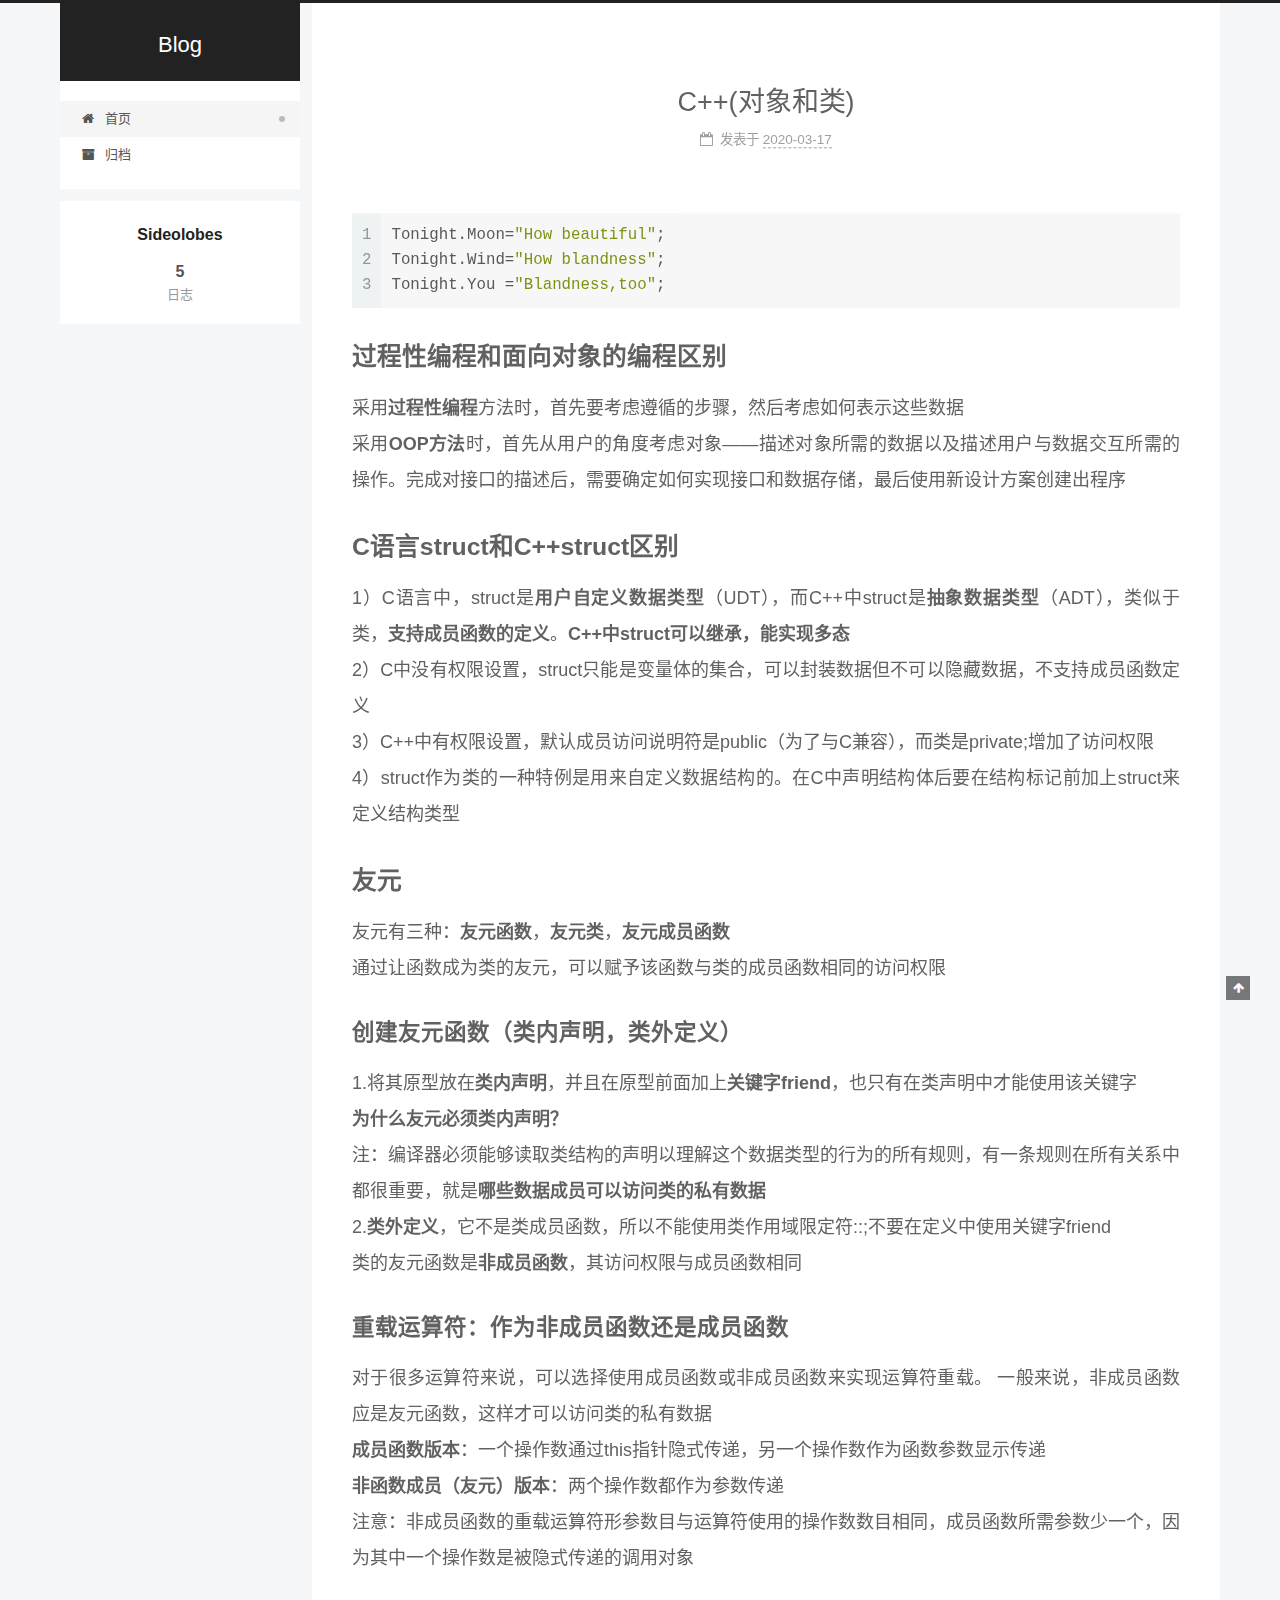
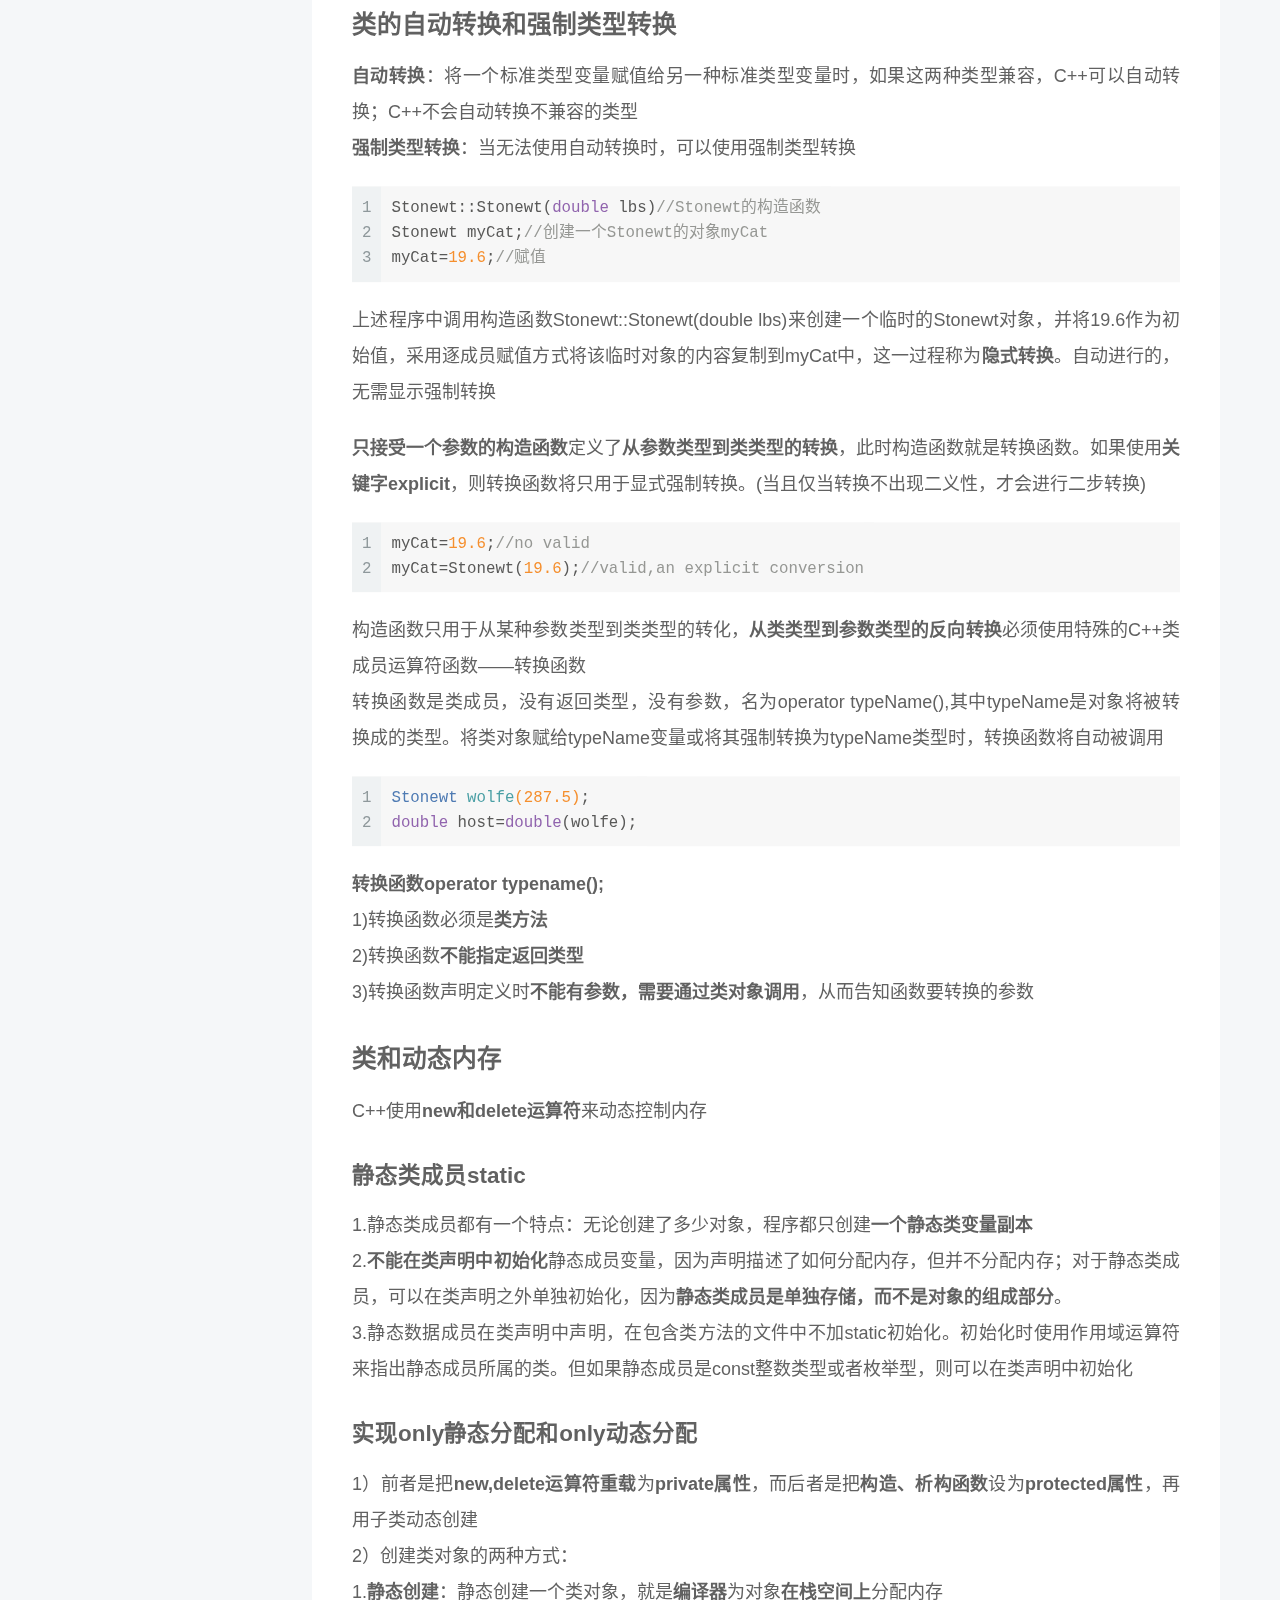
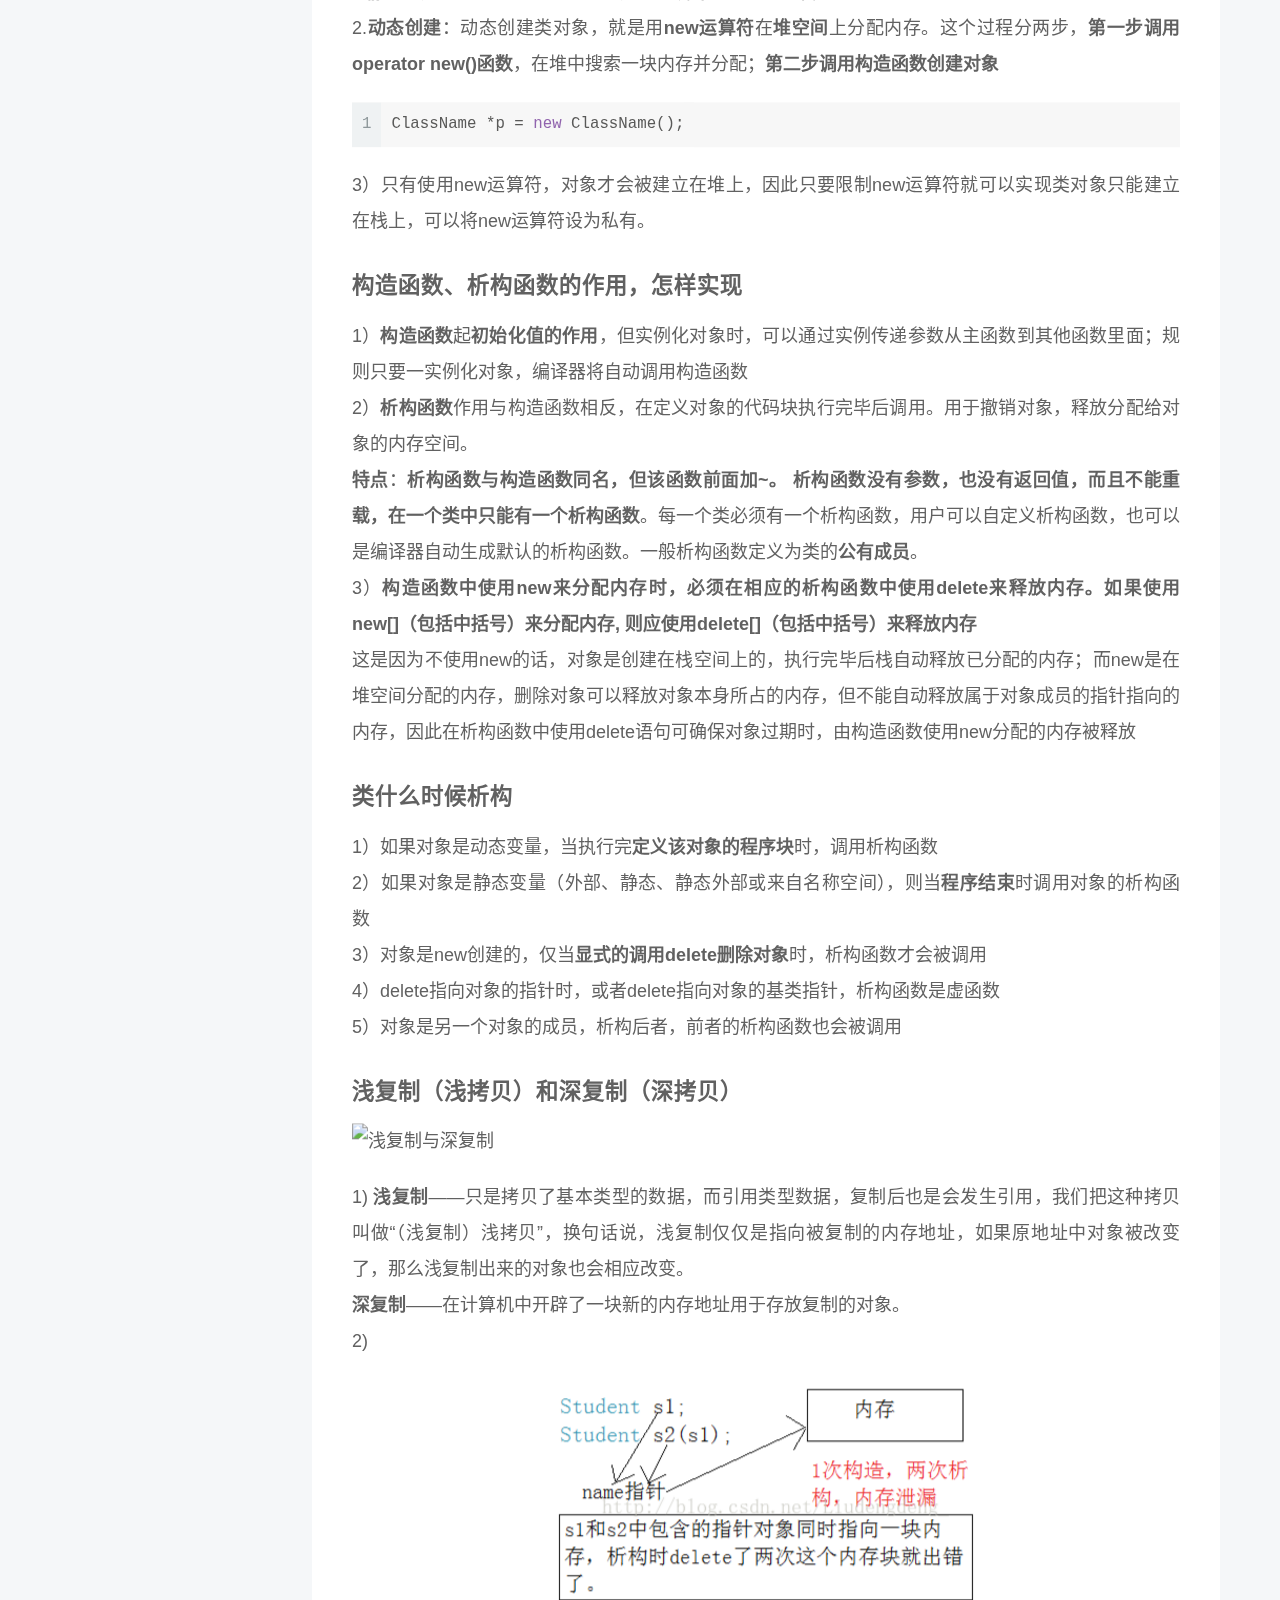
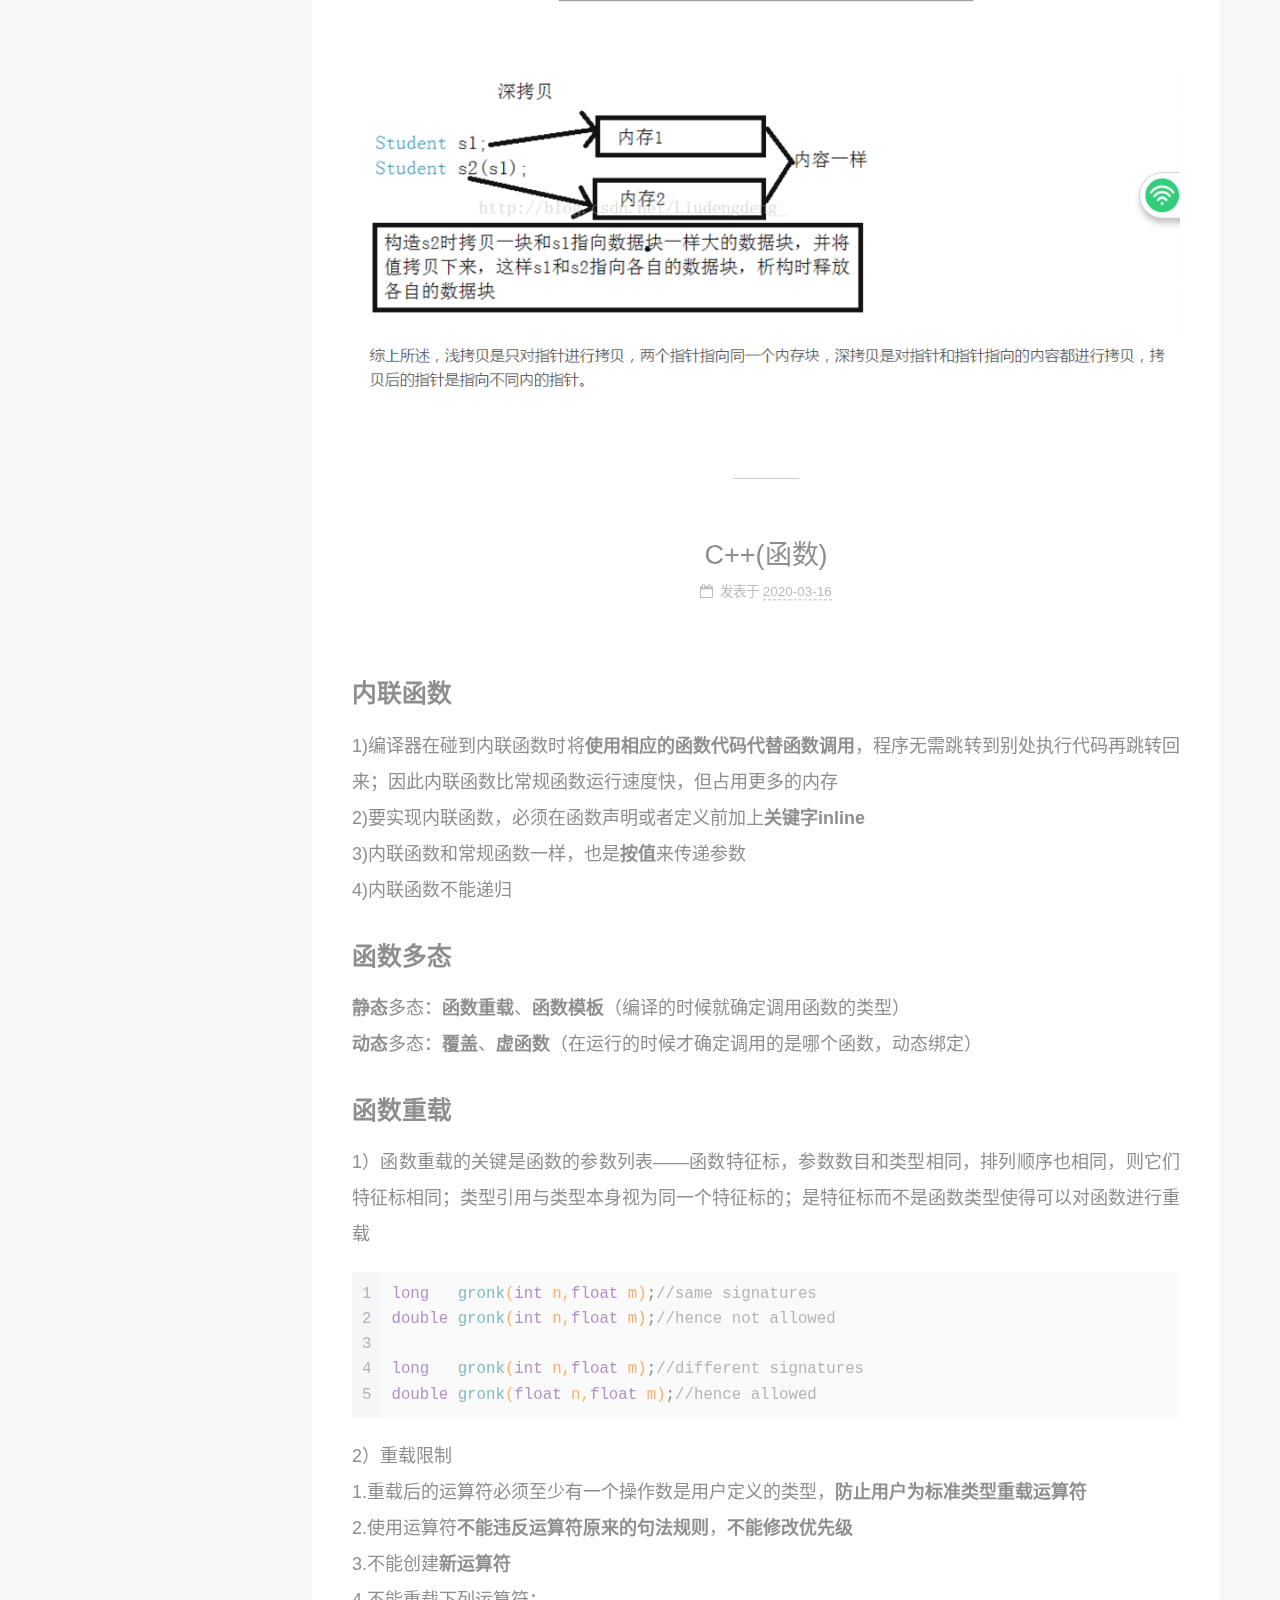
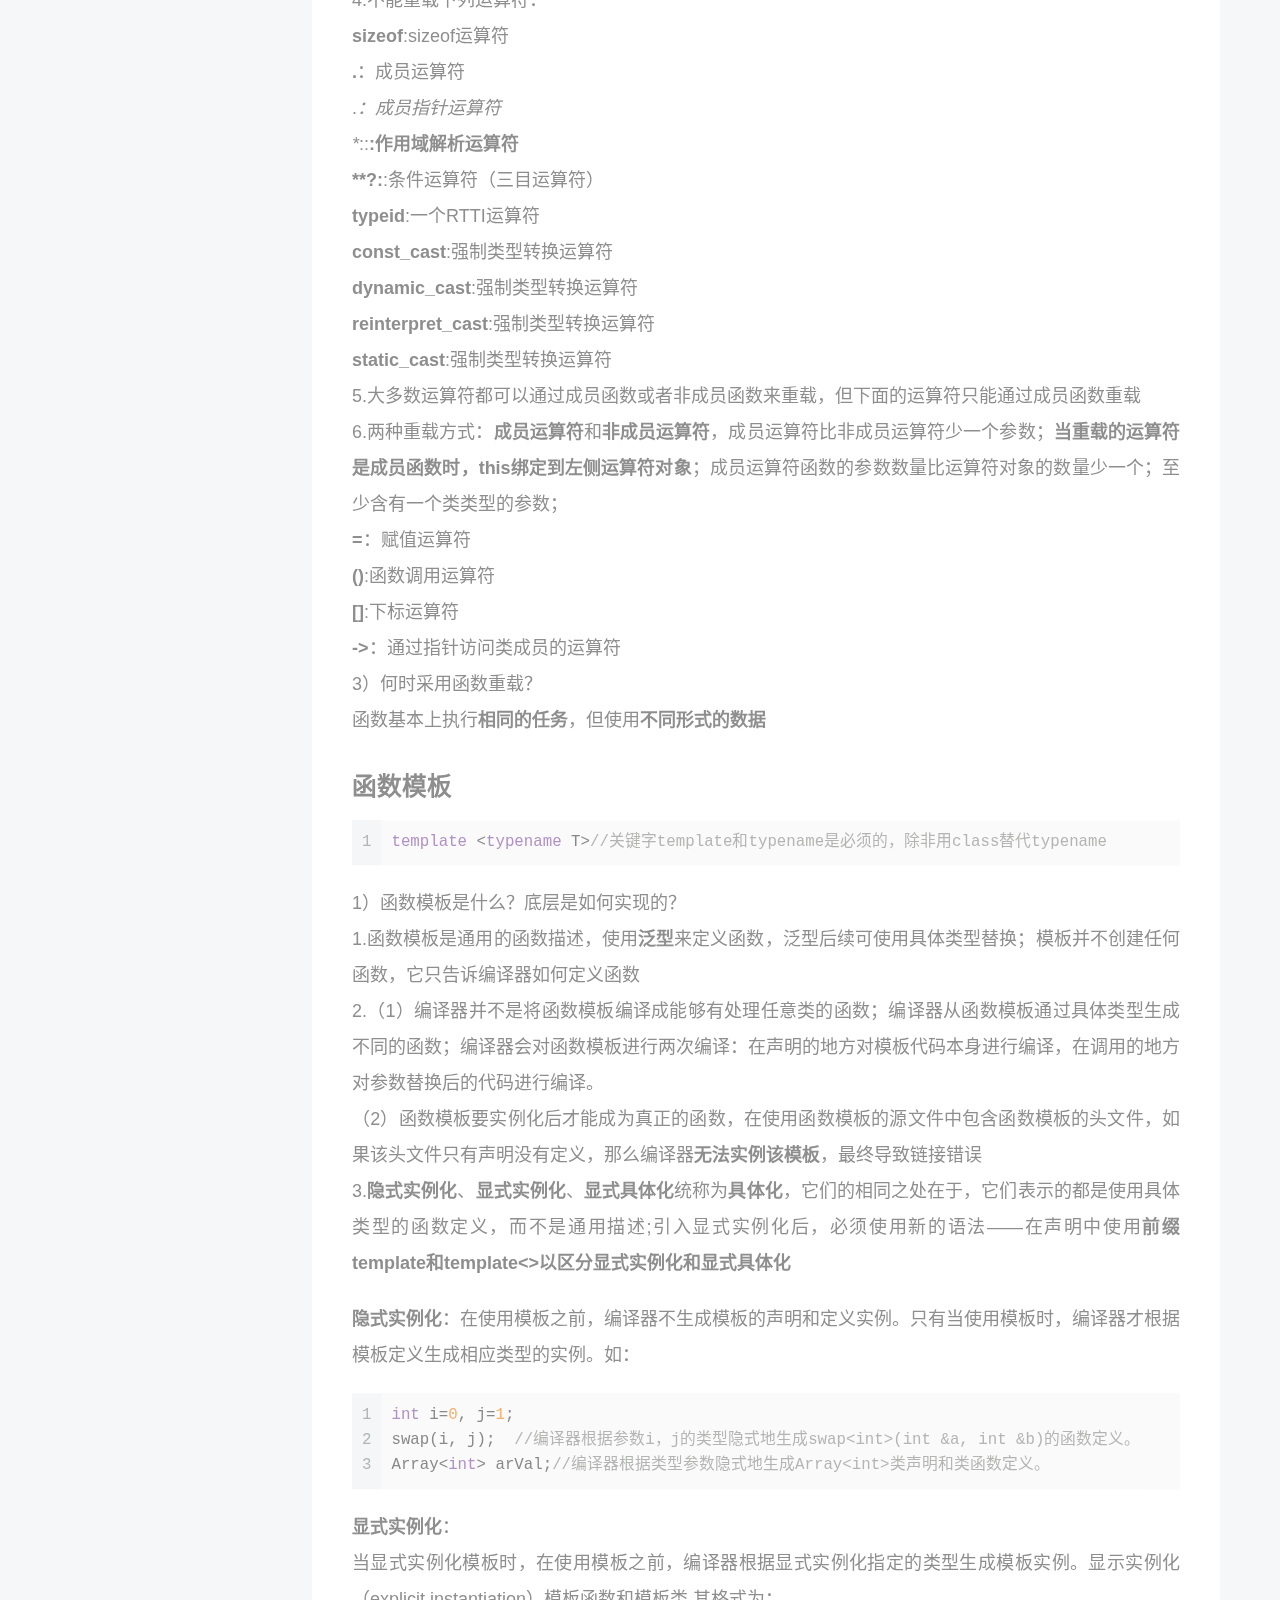
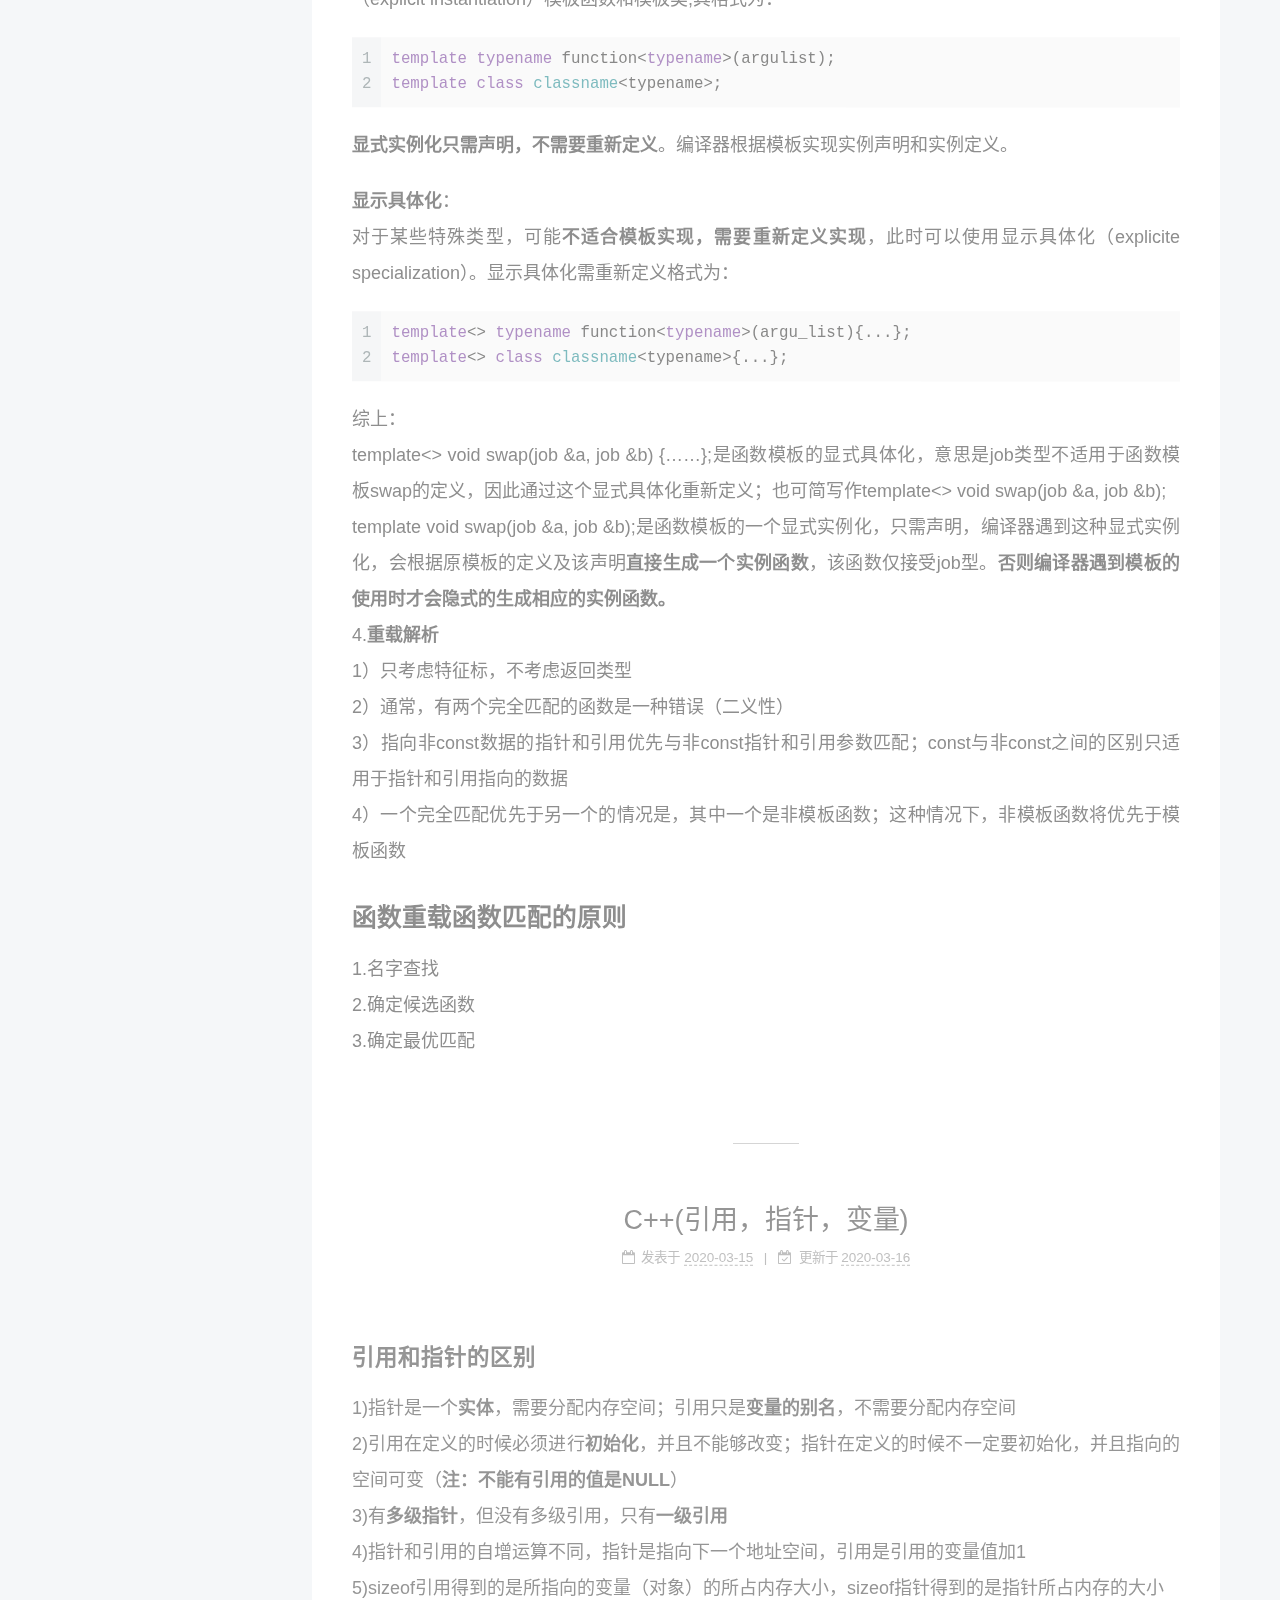
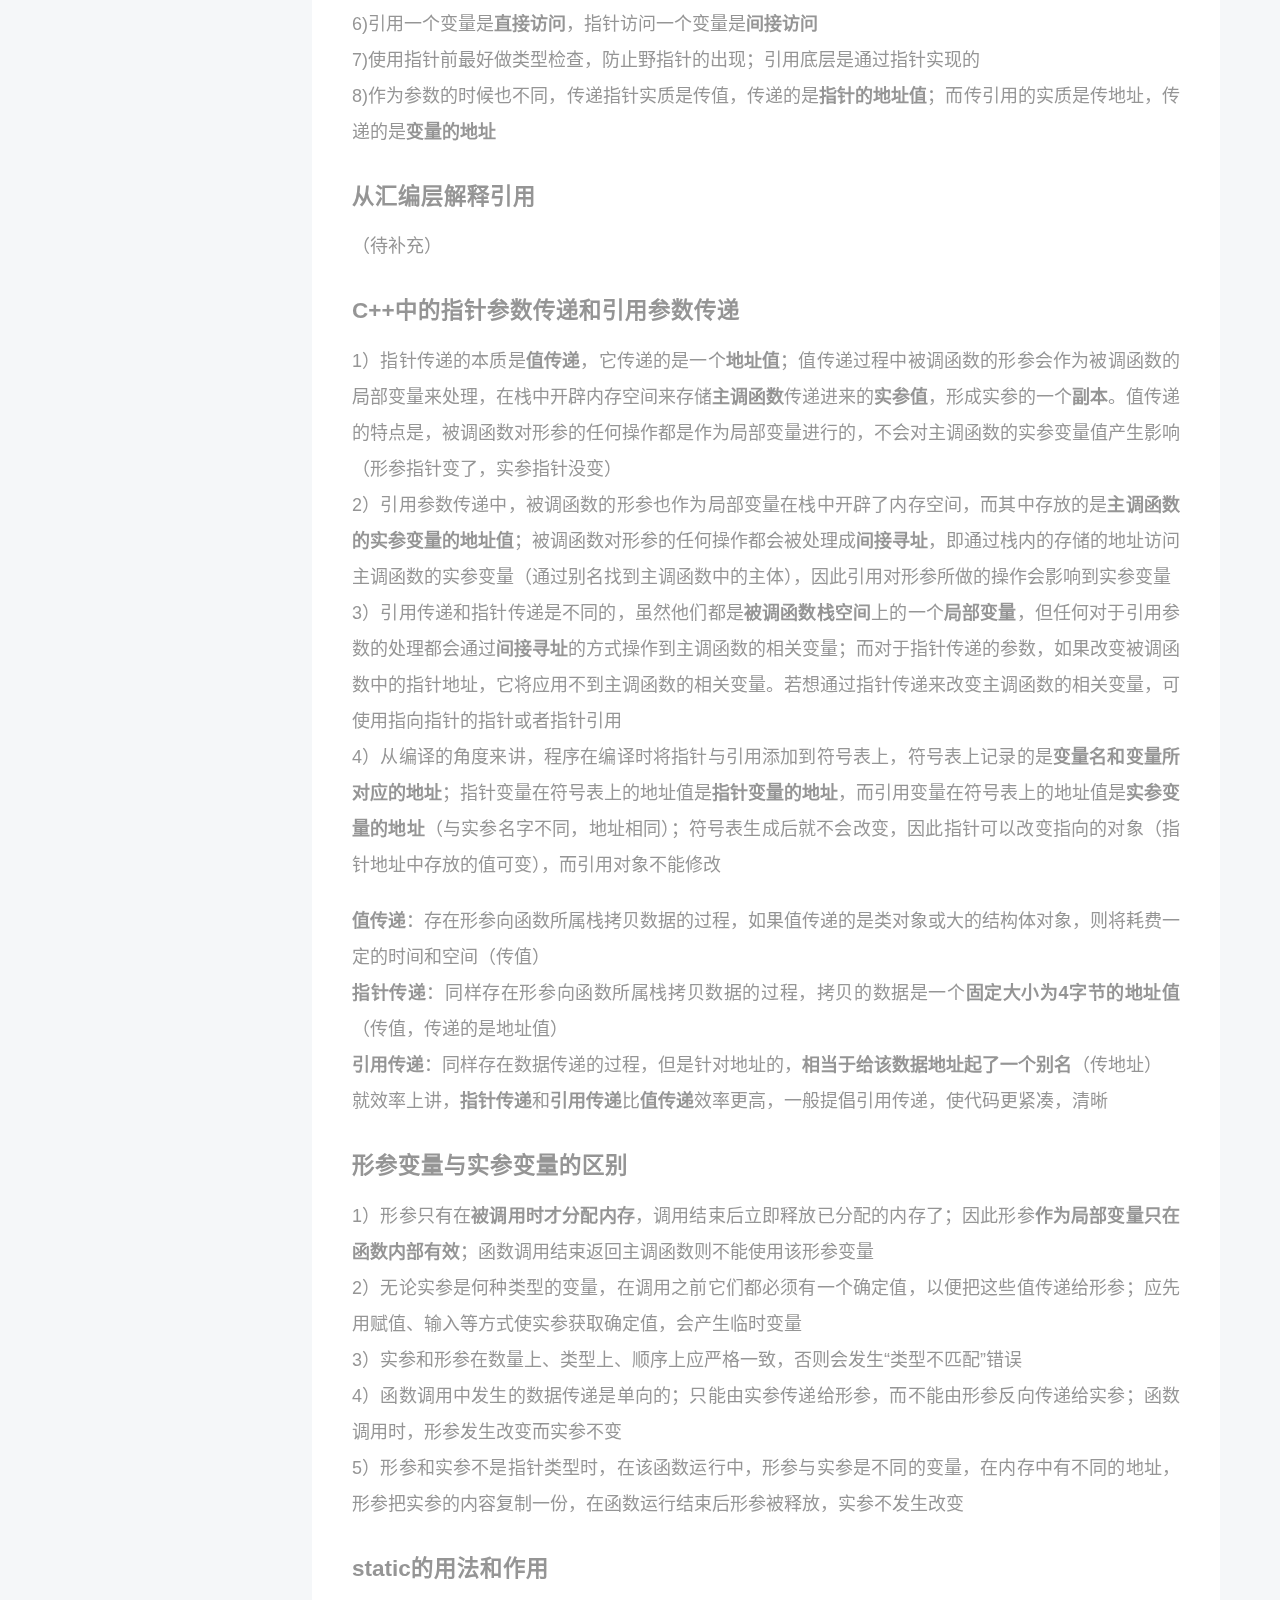
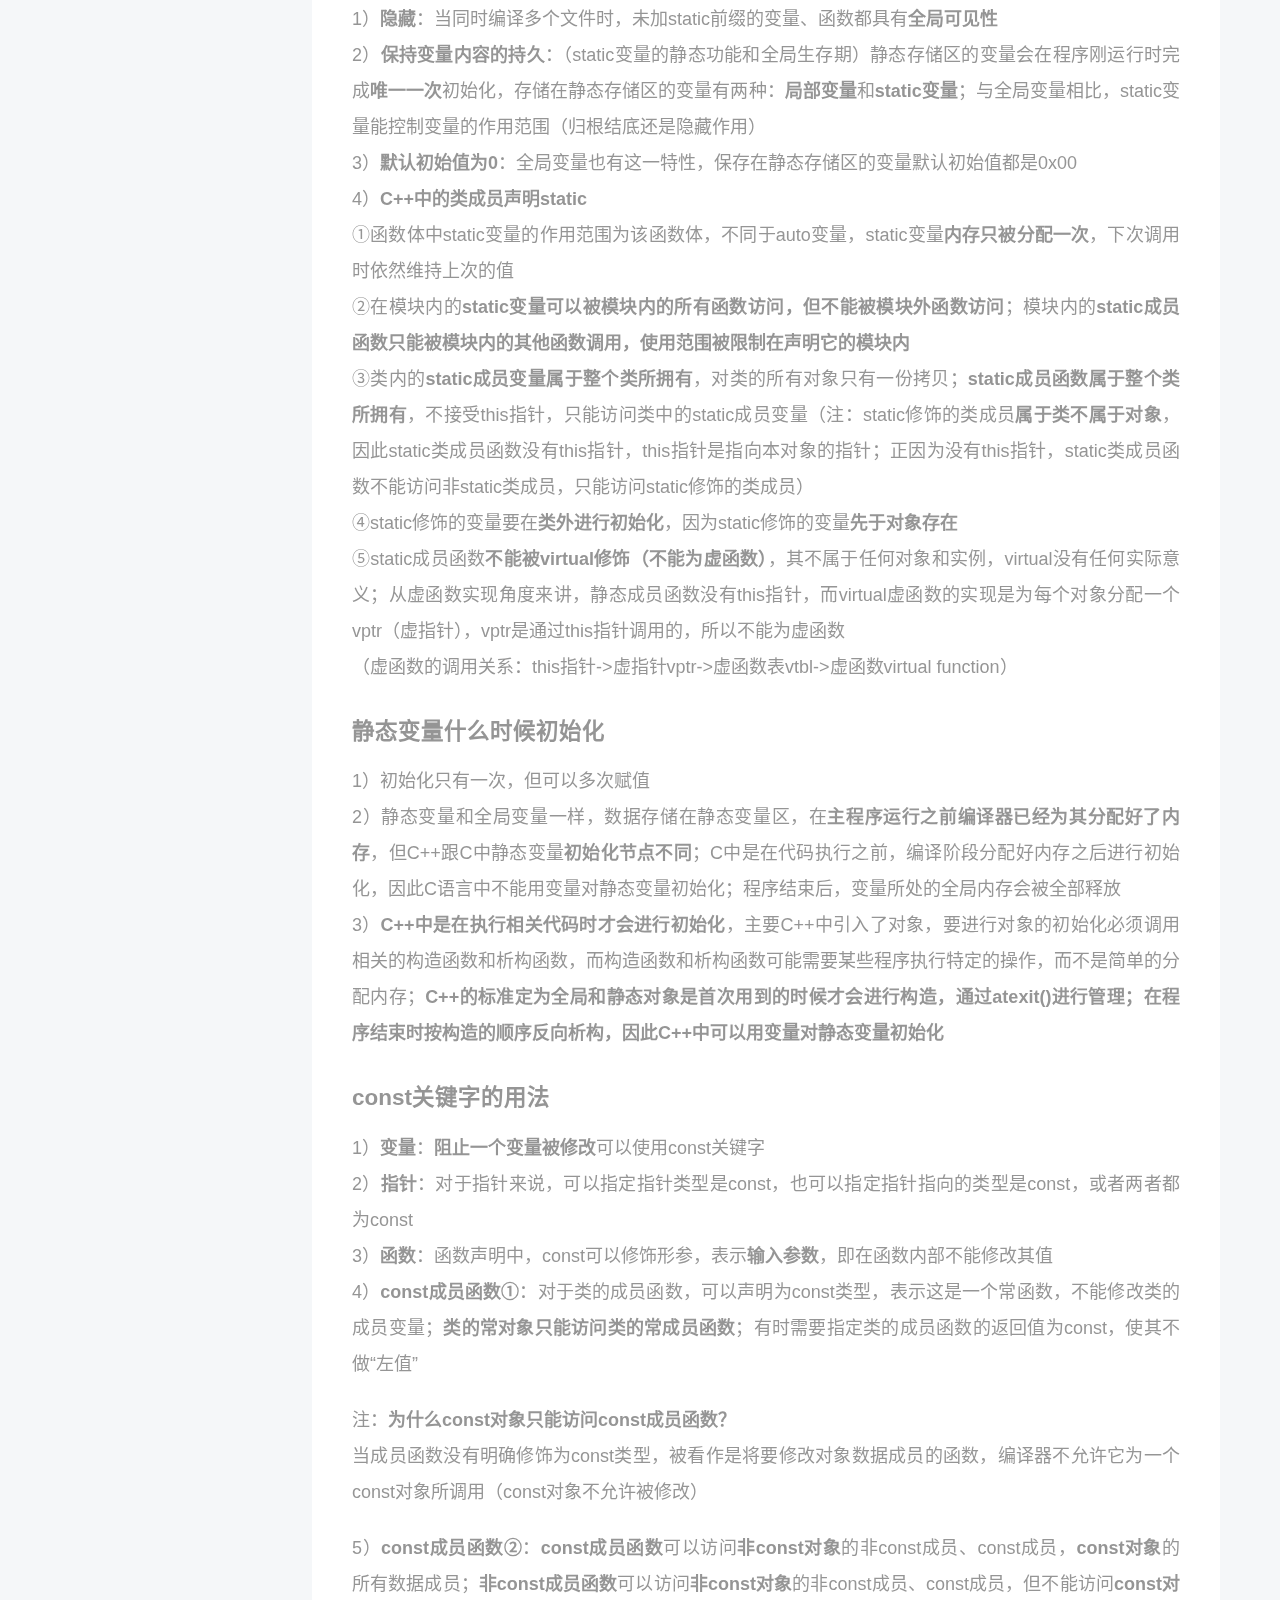
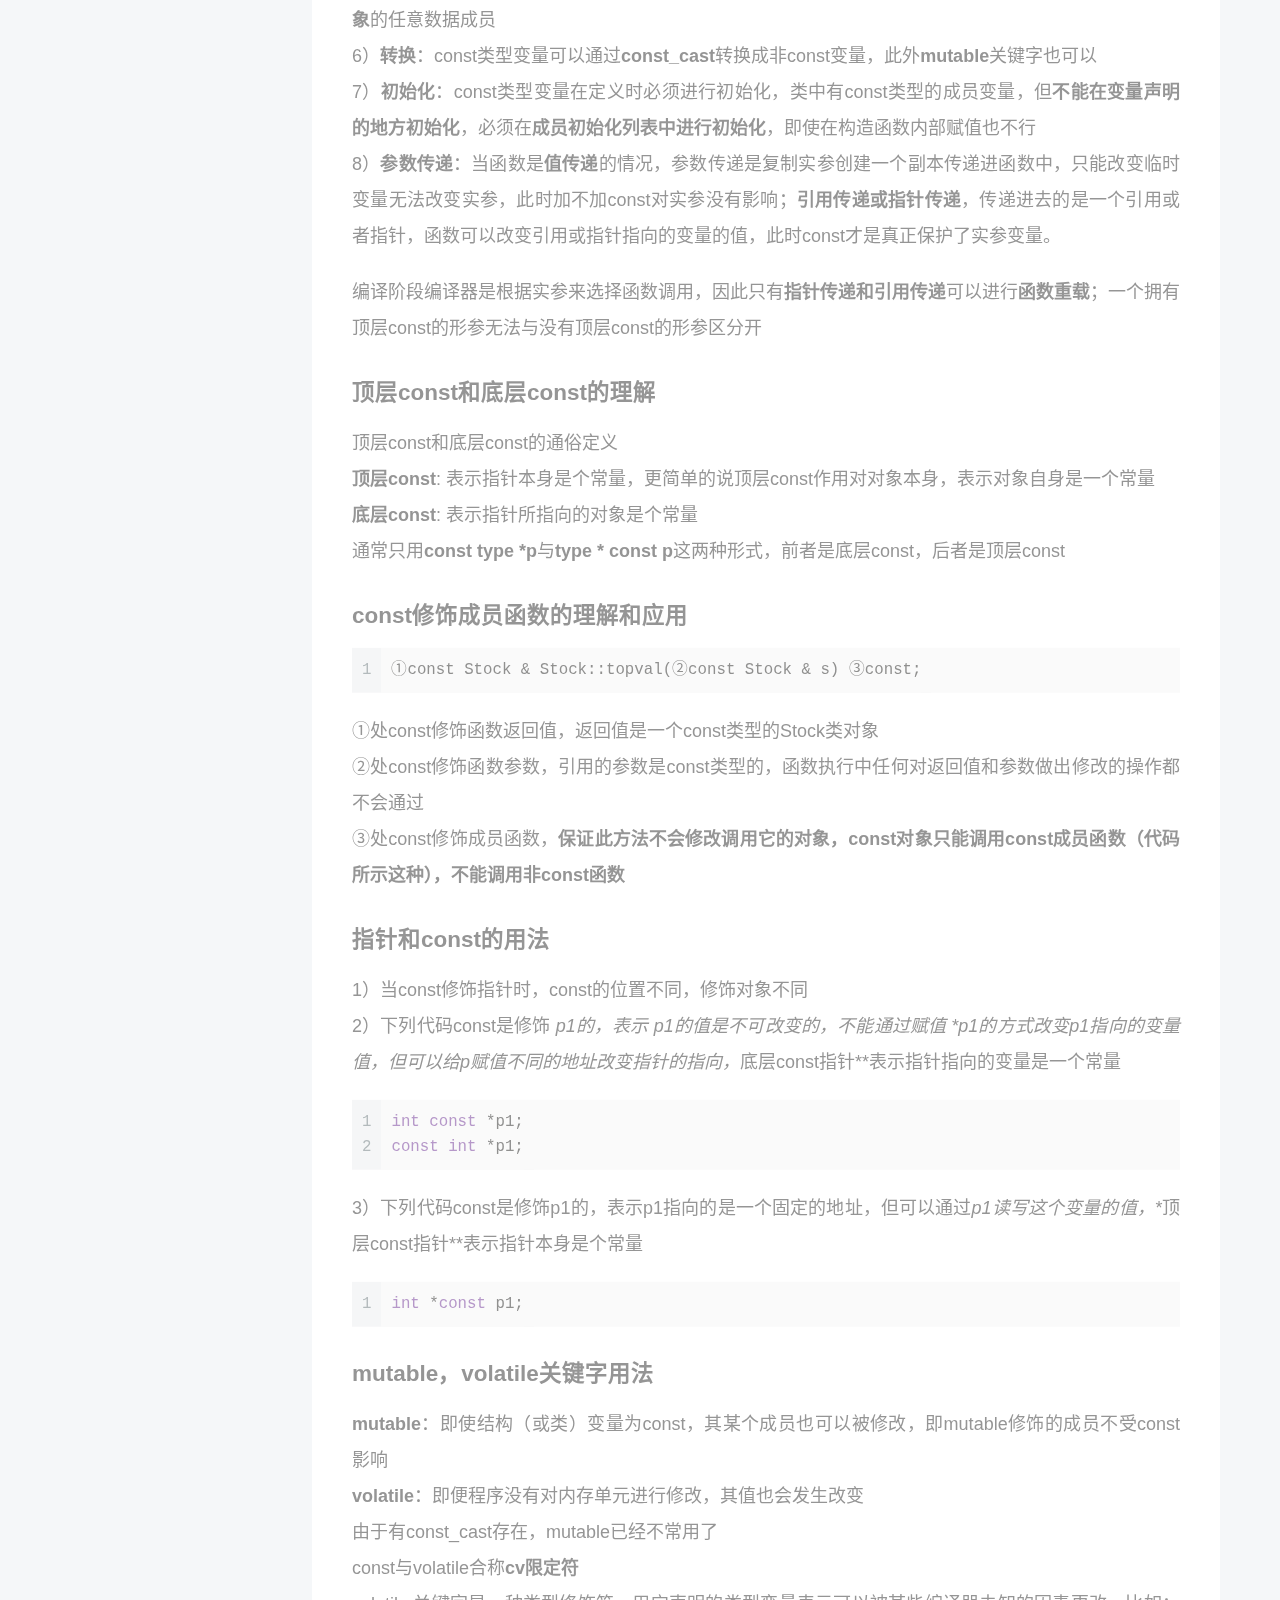
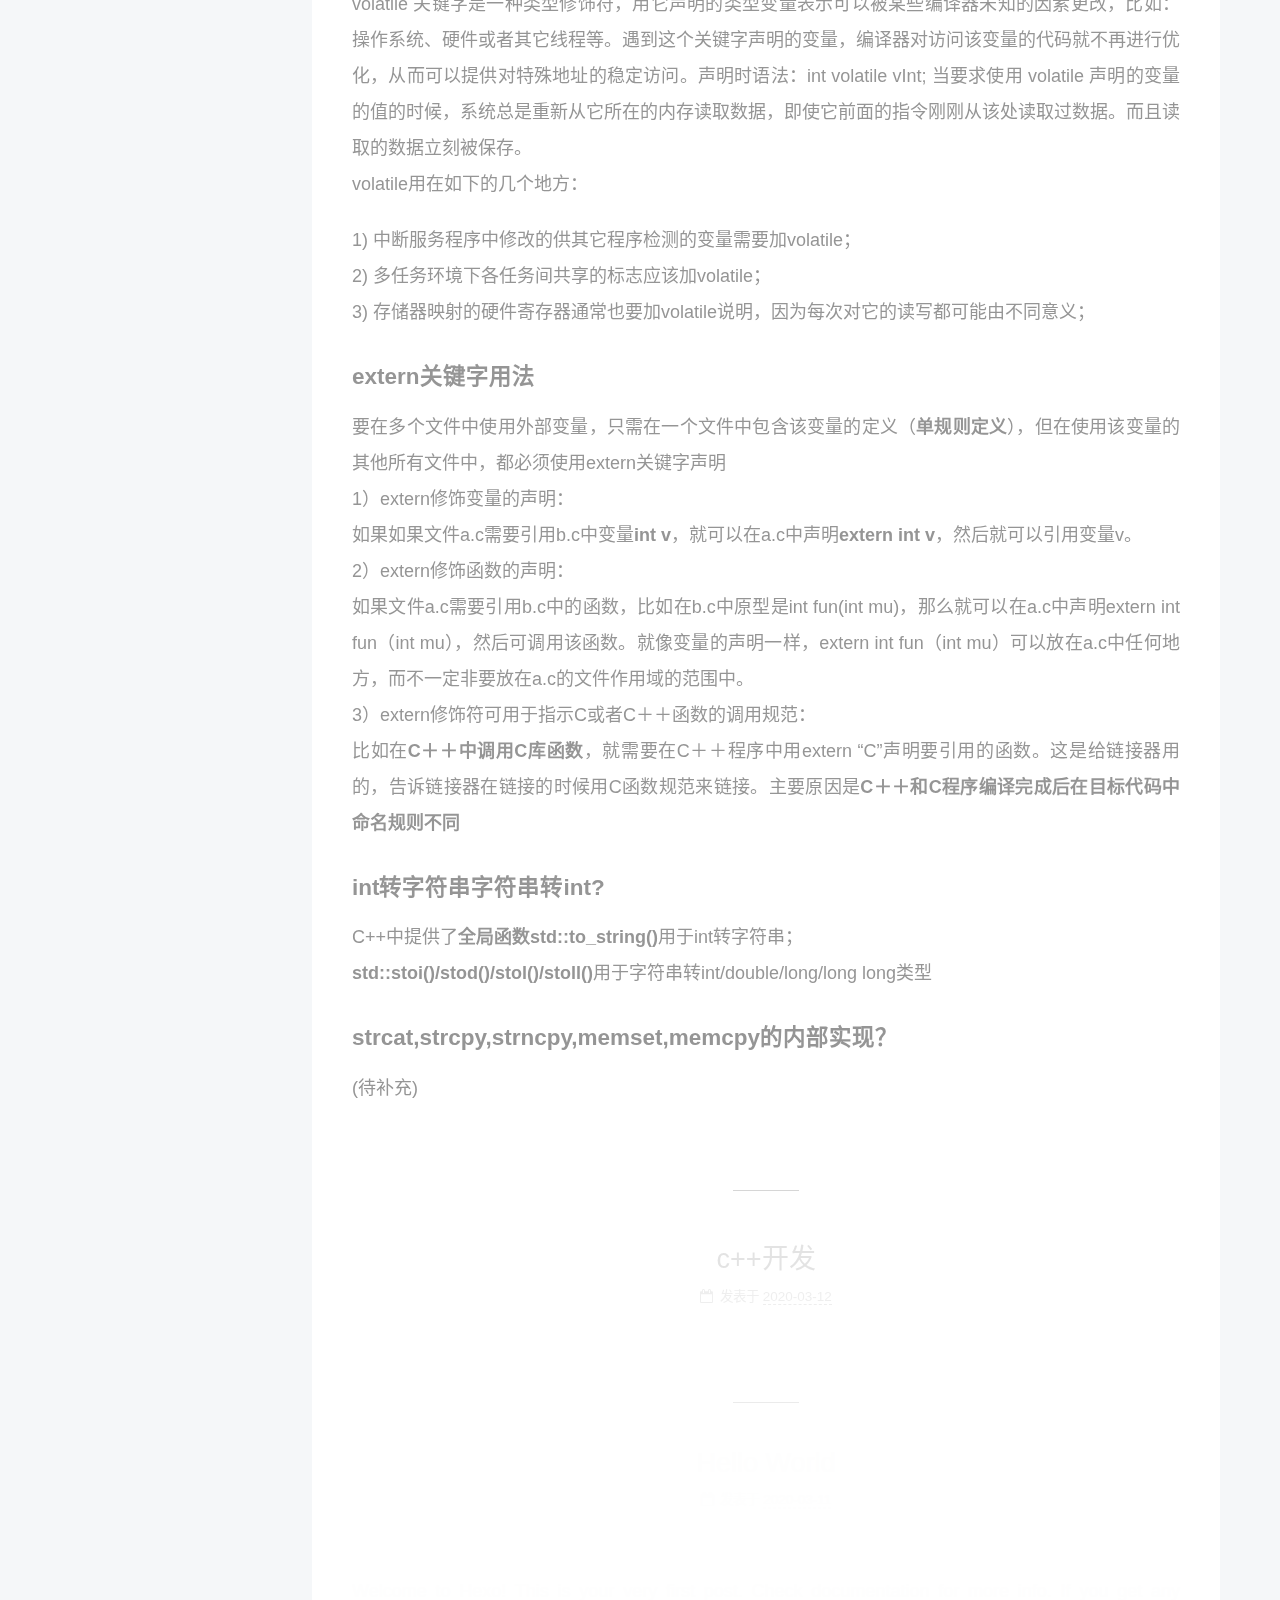
==== commit ce2eddfc: "Site updated: 2020-03-17 15:39:47" ====
--- a/index.html
+++ b/index.html
@@ -135,6 +135,87 @@
             
 
   <div class="posts-expand">
+        
+  
+  
+  <article itemscope itemtype="http://schema.org/Article" class="post-block home" lang="zh-CN">
+    <link itemprop="mainEntityOfPage" href="https://sideolobes.github.io/2020/03/17/C++(%E5%AF%B9%E8%B1%A1%E5%92%8C%E7%B1%BB)/">
+
+    <span hidden itemprop="author" itemscope itemtype="http://schema.org/Person">
+      <meta itemprop="image" content="/images/avatar.gif">
+      <meta itemprop="name" content="Sideolobes">
+      <meta itemprop="description" content="">
+    </span>
+
+    <span hidden itemprop="publisher" itemscope itemtype="http://schema.org/Organization">
+      <meta itemprop="name" content="Blog">
+    </span>
+      <header class="post-header">
+        <h1 class="post-title" itemprop="name headline">
+          
+            <a href="/2020/03/17/C++(%E5%AF%B9%E8%B1%A1%E5%92%8C%E7%B1%BB)/" class="post-title-link" itemprop="url">C++(对象和类)</a>
+        </h1>
+
+        <div class="post-meta">
+            <span class="post-meta-item">
+              <span class="post-meta-item-icon">
+                <i class="fa fa-calendar-o"></i>
+              </span>
+              <span class="post-meta-item-text">发表于</span>
+              
+
+              <time title="创建时间：2020-03-17 15:38:22 / 修改时间：15:38:07" itemprop="dateCreated datePublished" datetime="2020-03-17T15:38:22+08:00">2020-03-17</time>
+            </span>
+
+          
+
+        </div>
+      </header>
+
+    
+    
+    
+    <div class="post-body" itemprop="articleBody">
+
+      
+          <figure class="highlight c++"><table><tr><td class="gutter"><pre><span class="line">1</span><br><span class="line">2</span><br><span class="line">3</span><br></pre></td><td class="code"><pre><span class="line">Tonight.Moon=<span class="string">"How beautiful"</span>;</span><br><span class="line">Tonight.Wind=<span class="string">"How blandness"</span>;</span><br><span class="line">Tonight.You =<span class="string">"Blandness,too"</span>;</span><br></pre></td></tr></table></figure>
+<h2 id="过程性编程和面向对象的编程区别"><a href="#过程性编程和面向对象的编程区别" class="headerlink" title="过程性编程和面向对象的编程区别"></a>过程性编程和面向对象的编程区别</h2><p>采用<strong>过程性编程</strong>方法时，首先要考虑遵循的步骤，然后考虑如何表示这些数据<br>采用<strong>OOP方法</strong>时，首先从用户的角度考虑对象——描述对象所需的数据以及描述用户与数据交互所需的操作。完成对接口的描述后，需要确定如何实现接口和数据存储，最后使用新设计方案创建出程序</p>
+<h2 id="C语言struct和C-struct区别"><a href="#C语言struct和C-struct区别" class="headerlink" title="C语言struct和C++struct区别"></a>C语言struct和C++struct区别</h2><p>1）C语言中，struct是<strong>用户自定义数据类型</strong>（UDT），而C++中struct是<strong>抽象数据类型</strong>（ADT），类似于类，<strong>支持成员函数的定义</strong>。<strong>C++中struct可以继承，能实现多态</strong><br>2）C中没有权限设置，struct只能是变量体的集合，可以封装数据但不可以隐藏数据，不支持成员函数定义<br>3）C++中有权限设置，默认成员访问说明符是public（为了与C兼容），而类是private;增加了访问权限<br>4）struct作为类的一种特例是用来自定义数据结构的。在C中声明结构体后要在结构标记前加上struct来定义结构类型</p>
+<h2 id="友元"><a href="#友元" class="headerlink" title="友元"></a>友元</h2><p>友元有三种：<strong>友元函数</strong>，<strong>友元类</strong>，<strong>友元成员函数</strong><br>通过让函数成为类的友元，可以赋予该函数与类的成员函数相同的访问权限</p>
+<h3 id="创建友元函数（类内声明，类外定义）"><a href="#创建友元函数（类内声明，类外定义）" class="headerlink" title="创建友元函数（类内声明，类外定义）"></a><strong>创建友元函数</strong>（<strong>类内声明，类外定义</strong>）</h3><p>1.将其原型放在<strong>类内声明</strong>，并且在原型前面加上<strong>关键字friend</strong>，也只有在类声明中才能使用该关键字<br><strong>为什么友元必须类内声明？</strong><br>注：编译器必须能够读取类结构的声明以理解这个数据类型的行为的所有规则，有一条规则在所有关系中都很重要，就是<strong>哪些数据成员可以访问类的私有数据</strong><br>2.<strong>类外定义</strong>，它不是类成员函数，所以不能使用类作用域限定符::;不要在定义中使用关键字friend<br>类的友元函数是<strong>非成员函数</strong>，其访问权限与成员函数相同</p>
+<h3 id="重载运算符：作为非成员函数还是成员函数"><a href="#重载运算符：作为非成员函数还是成员函数" class="headerlink" title="重载运算符：作为非成员函数还是成员函数"></a><strong>重载运算符：作为非成员函数还是成员函数</strong></h3><p>对于很多运算符来说，可以选择使用成员函数或非成员函数来实现运算符重载。 一般来说，非成员函数应是友元函数，这样才可以访问类的私有数据<br><strong>成员函数版本</strong>：一个操作数通过this指针隐式传递，另一个操作数作为函数参数显示传递<br><strong>非函数成员（友元）版本</strong>：两个操作数都作为参数传递<br>注意：非成员函数的重载运算符形参数目与运算符使用的操作数数目相同，成员函数所需参数少一个，因为其中一个操作数是被隐式传递的调用对象</p>
+<h2 id="类的自动转换和强制类型转换"><a href="#类的自动转换和强制类型转换" class="headerlink" title="类的自动转换和强制类型转换"></a>类的自动转换和强制类型转换</h2><p><strong>自动转换</strong>：将一个标准类型变量赋值给另一种标准类型变量时，如果这两种类型兼容，C++可以自动转换；C++不会自动转换不兼容的类型<br><strong>强制类型转换</strong>：当无法使用自动转换时，可以使用强制类型转换</p>
+<figure class="highlight c++"><table><tr><td class="gutter"><pre><span class="line">1</span><br><span class="line">2</span><br><span class="line">3</span><br></pre></td><td class="code"><pre><span class="line">Stonewt::Stonewt(<span class="keyword">double</span> lbs)<span class="comment">//Stonewt的构造函数</span></span><br><span class="line">Stonewt myCat;<span class="comment">//创建一个Stonewt的对象myCat</span></span><br><span class="line">myCat=<span class="number">19.6</span>;<span class="comment">//赋值</span></span><br></pre></td></tr></table></figure>
+<p>上述程序中调用构造函数Stonewt::Stonewt(double lbs)来创建一个临时的Stonewt对象，并将19.6作为初始值，采用逐成员赋值方式将该临时对象的内容复制到myCat中，这一过程称为<strong>隐式转换</strong>。自动进行的，无需显示强制转换</p>
+<p><strong>只接受一个参数的构造函数</strong>定义了<strong>从参数类型到类类型的转换</strong>，此时构造函数就是转换函数。如果使用<strong>关键字explicit</strong>，则转换函数将只用于显式强制转换。(当且仅当转换不出现二义性，才会进行二步转换)</p>
+<figure class="highlight c++"><table><tr><td class="gutter"><pre><span class="line">1</span><br><span class="line">2</span><br></pre></td><td class="code"><pre><span class="line">myCat=<span class="number">19.6</span>;<span class="comment">//no valid</span></span><br><span class="line">myCat=Stonewt(<span class="number">19.6</span>);<span class="comment">//valid,an explicit conversion</span></span><br></pre></td></tr></table></figure>
+<p>构造函数只用于从某种参数类型到类类型的转化，<strong>从类类型到参数类型的反向转换</strong>必须使用特殊的C++类成员运算符函数——转换函数<br>转换函数是类成员，没有返回类型，没有参数，名为operator typeName(),其中typeName是对象将被转换成的类型。将类对象赋给typeName变量或将其强制转换为typeName类型时，转换函数将自动被调用</p>
+<figure class="highlight c++"><table><tr><td class="gutter"><pre><span class="line">1</span><br><span class="line">2</span><br></pre></td><td class="code"><pre><span class="line"><span class="function">Stonewt <span class="title">wolfe</span><span class="params">(<span class="number">287.5</span>)</span></span>;</span><br><span class="line"><span class="keyword">double</span> host=<span class="keyword">double</span>(wolfe);</span><br></pre></td></tr></table></figure>
+<p><strong>转换函数operator typename();</strong><br>1)转换函数必须是<strong>类方法</strong><br>2)转换函数<strong>不能指定返回类型</strong><br>3)转换函数声明定义时<strong>不能有参数，需要通过类对象调用</strong>，从而告知函数要转换的参数</p>
+<h2 id="类和动态内存"><a href="#类和动态内存" class="headerlink" title="类和动态内存"></a>类和动态内存</h2><p>C++使用<strong>new和delete运算符</strong>来动态控制内存</p>
+<h3 id="静态类成员static"><a href="#静态类成员static" class="headerlink" title="静态类成员static"></a>静态类成员static</h3><p>1.静态类成员都有一个特点：无论创建了多少对象，程序都只创建<strong>一个静态类变量副本</strong><br>2.<strong>不能在类声明中初始化</strong>静态成员变量，因为声明描述了如何分配内存，但并不分配内存；对于静态类成员，可以在类声明之外单独初始化，因为<strong>静态类成员是单独存储，而不是对象的组成部分</strong>。<br>3.静态数据成员在类声明中声明，在包含类方法的文件中不加static初始化。初始化时使用作用域运算符来指出静态成员所属的类。但如果静态成员是const整数类型或者枚举型，则可以在类声明中初始化</p>
+<h3 id="实现only静态分配和only动态分配"><a href="#实现only静态分配和only动态分配" class="headerlink" title="实现only静态分配和only动态分配"></a>实现only静态分配和only动态分配</h3><p>1）前者是把<strong>new,delete运算符重载</strong>为<strong>private属性</strong>，而后者是把<strong>构造、析构函数</strong>设为<strong>protected属性</strong>，再用子类动态创建<br>2）创建类对象的两种方式：<br>1.<strong>静态创建</strong>：静态创建一个类对象，就是<strong>编译器</strong>为对象<strong>在栈空间上</strong>分配内存<br>2.<strong>动态创建</strong>：动态创建类对象，就是用<strong>new运算符</strong>在<strong>堆空间</strong>上分配内存。这个过程分两步，<strong>第一步调用operator new()函数</strong>，在堆中搜索一块内存并分配；<strong>第二步调用构造函数创建对象</strong></p>
+<figure class="highlight c++"><table><tr><td class="gutter"><pre><span class="line">1</span><br></pre></td><td class="code"><pre><span class="line">ClassName *p = <span class="keyword">new</span> ClassName();</span><br></pre></td></tr></table></figure>
+<p>3）只有使用new运算符，对象才会被建立在堆上，因此只要限制new运算符就可以实现类对象只能建立在栈上，可以将new运算符设为私有。</p>
+<h3 id="构造函数、析构函数的作用，怎样实现"><a href="#构造函数、析构函数的作用，怎样实现" class="headerlink" title="构造函数、析构函数的作用，怎样实现"></a>构造函数、析构函数的作用，怎样实现</h3><p>1）<strong>构造函数</strong>起<strong>初始化值的作用</strong>，但实例化对象时，可以通过实例传递参数从主函数到其他函数里面；规则只要一实例化对象，编译器将自动调用构造函数<br>2）<strong>析构函数</strong>作用与构造函数相反，在定义对象的代码块执行完毕后调用。用于撤销对象，释放分配给对象的内存空间。<br><strong>特点</strong>：<strong>析构函数与构造函数同名，但该函数前面加~。 析构函数没有参数，也没有返回值，而且不能重载，在一个类中只能有一个析构函数</strong>。每一个类必须有一个析构函数，用户可以自定义析构函数，也可以是编译器自动生成默认的析构函数。一般析构函数定义为类的<strong>公有成员</strong>。<br>3）<strong>构造函数中使用new来分配内存时，必须在相应的析构函数中使用delete来释放内存。如果使用new[]（包括中括号）来分配内存, 则应使用delete[]（包括中括号）来释放内存</strong><br>这是因为不使用new的话，对象是创建在栈空间上的，执行完毕后栈自动释放已分配的内存；而new是在堆空间分配的内存，删除对象可以释放对象本身所占的内存，但不能自动释放属于对象成员的指针指向的内存，因此在析构函数中使用delete语句可确保对象过期时，由构造函数使用new分配的内存被释放</p>
+<h3 id="类什么时候析构"><a href="#类什么时候析构" class="headerlink" title="类什么时候析构"></a>类什么时候析构</h3><p>1）如果对象是动态变量，当执行完<strong>定义该对象的程序块</strong>时，调用析构函数<br>2）如果对象是静态变量（外部、静态、静态外部或来自名称空间），则当<strong>程序结束</strong>时调用对象的析构函数<br>3）对象是new创建的，仅当<strong>显式的调用delete删除对象</strong>时，析构函数才会被调用<br>4）delete指向对象的指针时，或者delete指向对象的基类指针，析构函数是虚函数<br>5）对象是另一个对象的成员，析构后者，前者的析构函数也会被调用</p>
+<h3 id="浅复制（浅拷贝）和深复制（深拷贝）"><a href="#浅复制（浅拷贝）和深复制（深拷贝）" class="headerlink" title="浅复制（浅拷贝）和深复制（深拷贝）"></a>浅复制（浅拷贝）和深复制（深拷贝）</h3><p><img src="https://pics7.baidu.com/feed/902397dda144ad343c29a99b186e29f130ad856d.jpeg?token=cc3fbf1a58349da440fe97c5a59acc91&s=EDA03C7255627F1B4A6598C20000E0B3" alt="浅复制与深复制"></p>
+<p>1) <strong>浅复制</strong>——只是拷贝了基本类型的数据，而引用类型数据，复制后也是会发生引用，我们把这种拷贝叫做“（浅复制）浅拷贝”，换句话说，浅复制仅仅是指向被复制的内存地址，如果原地址中对象被改变了，那么浅复制出来的对象也会相应改变。<br><strong>深复制</strong>——在计算机中开辟了一块新的内存地址用于存放复制的对象。<br>2) <img src="/images/%E6%B5%85%E5%A4%8D%E5%88%B6.png" alt="浅复制"><br>   <img src="/images/%E6%B7%B1%E5%A4%8D%E5%88%B6.png" alt="深复制"></p>
+
+      
+    </div>
+
+    
+    
+    
+      <footer class="post-footer">
+        <div class="post-eof"></div>
+      </footer>
+  </article>
+  
+  
+  
+
         
   
   
@@ -490,7 +571,7 @@
       <div class="site-state-item site-state-posts">
           <a href="/archives/">
         
-          <span class="site-state-item-count">4</span>
+          <span class="site-state-item-count">5</span>
           <span class="site-state-item-name">日志</span>
         </a>
       </div>
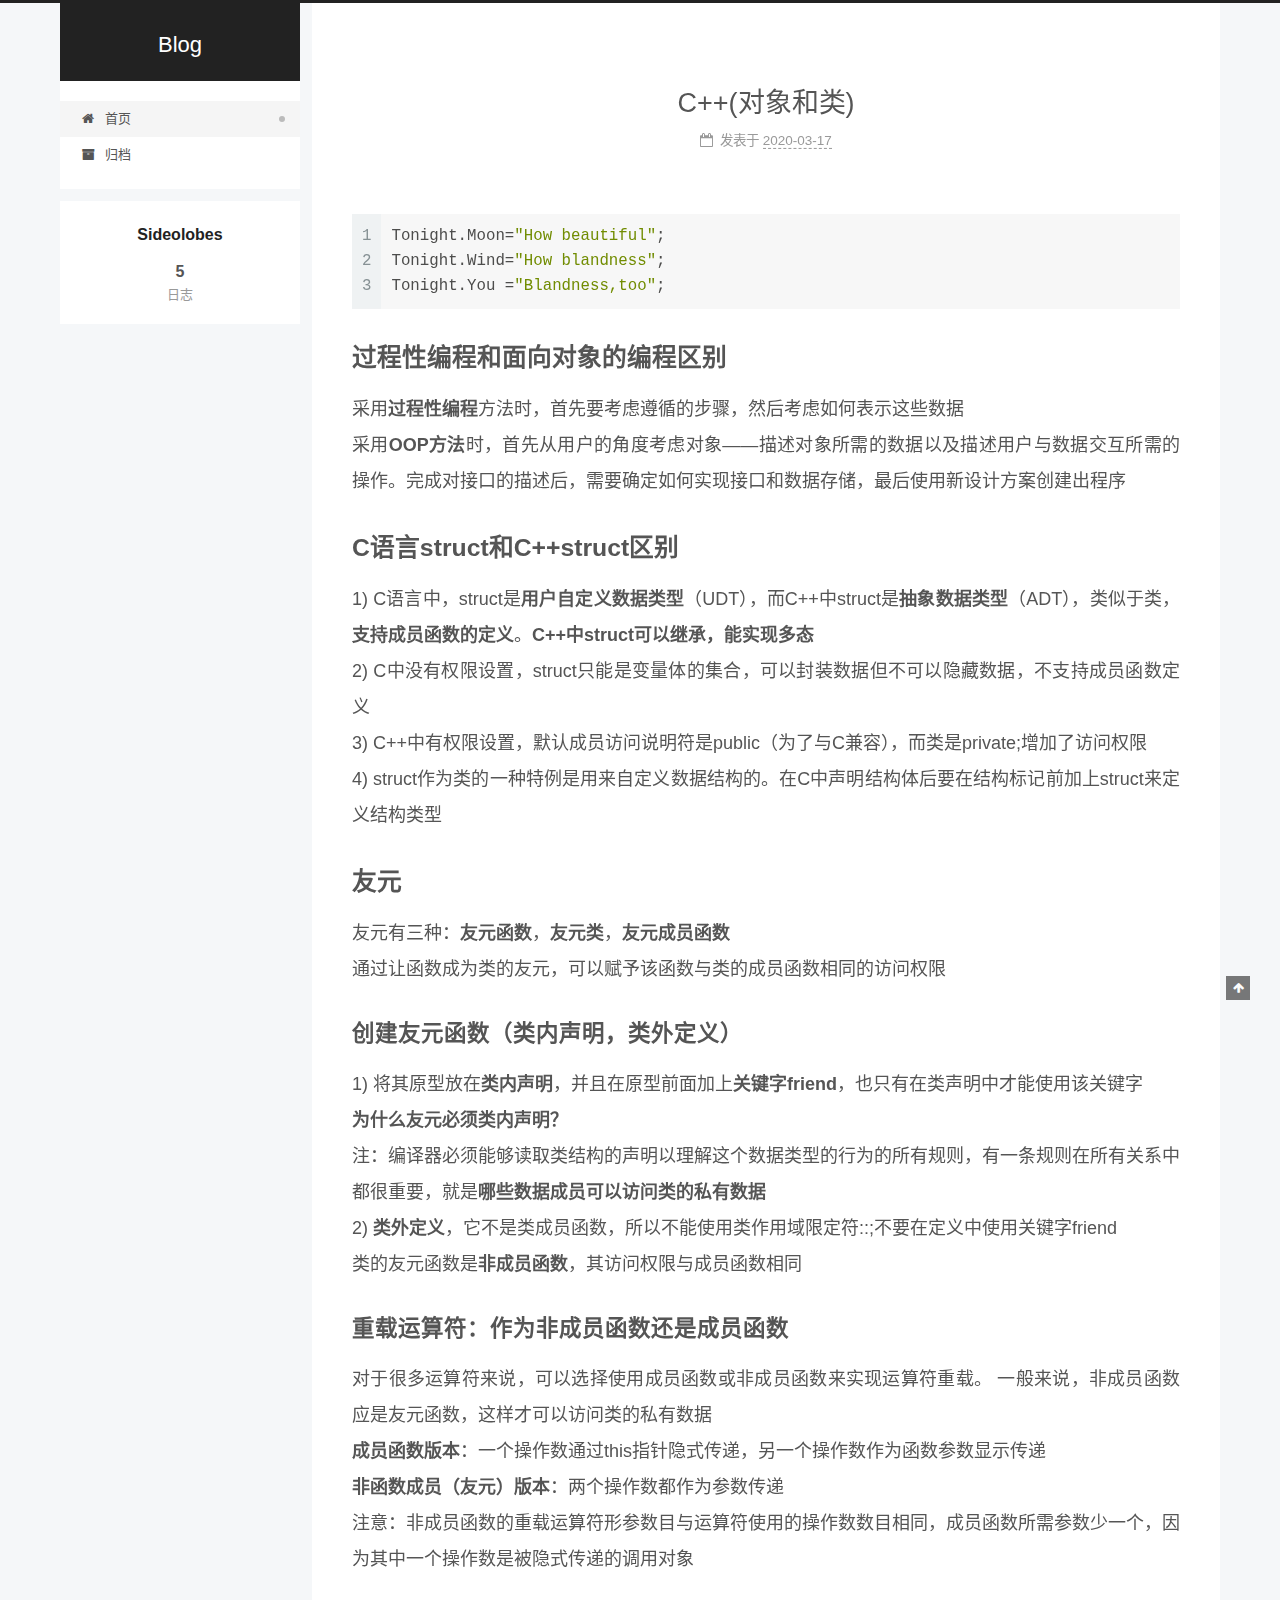
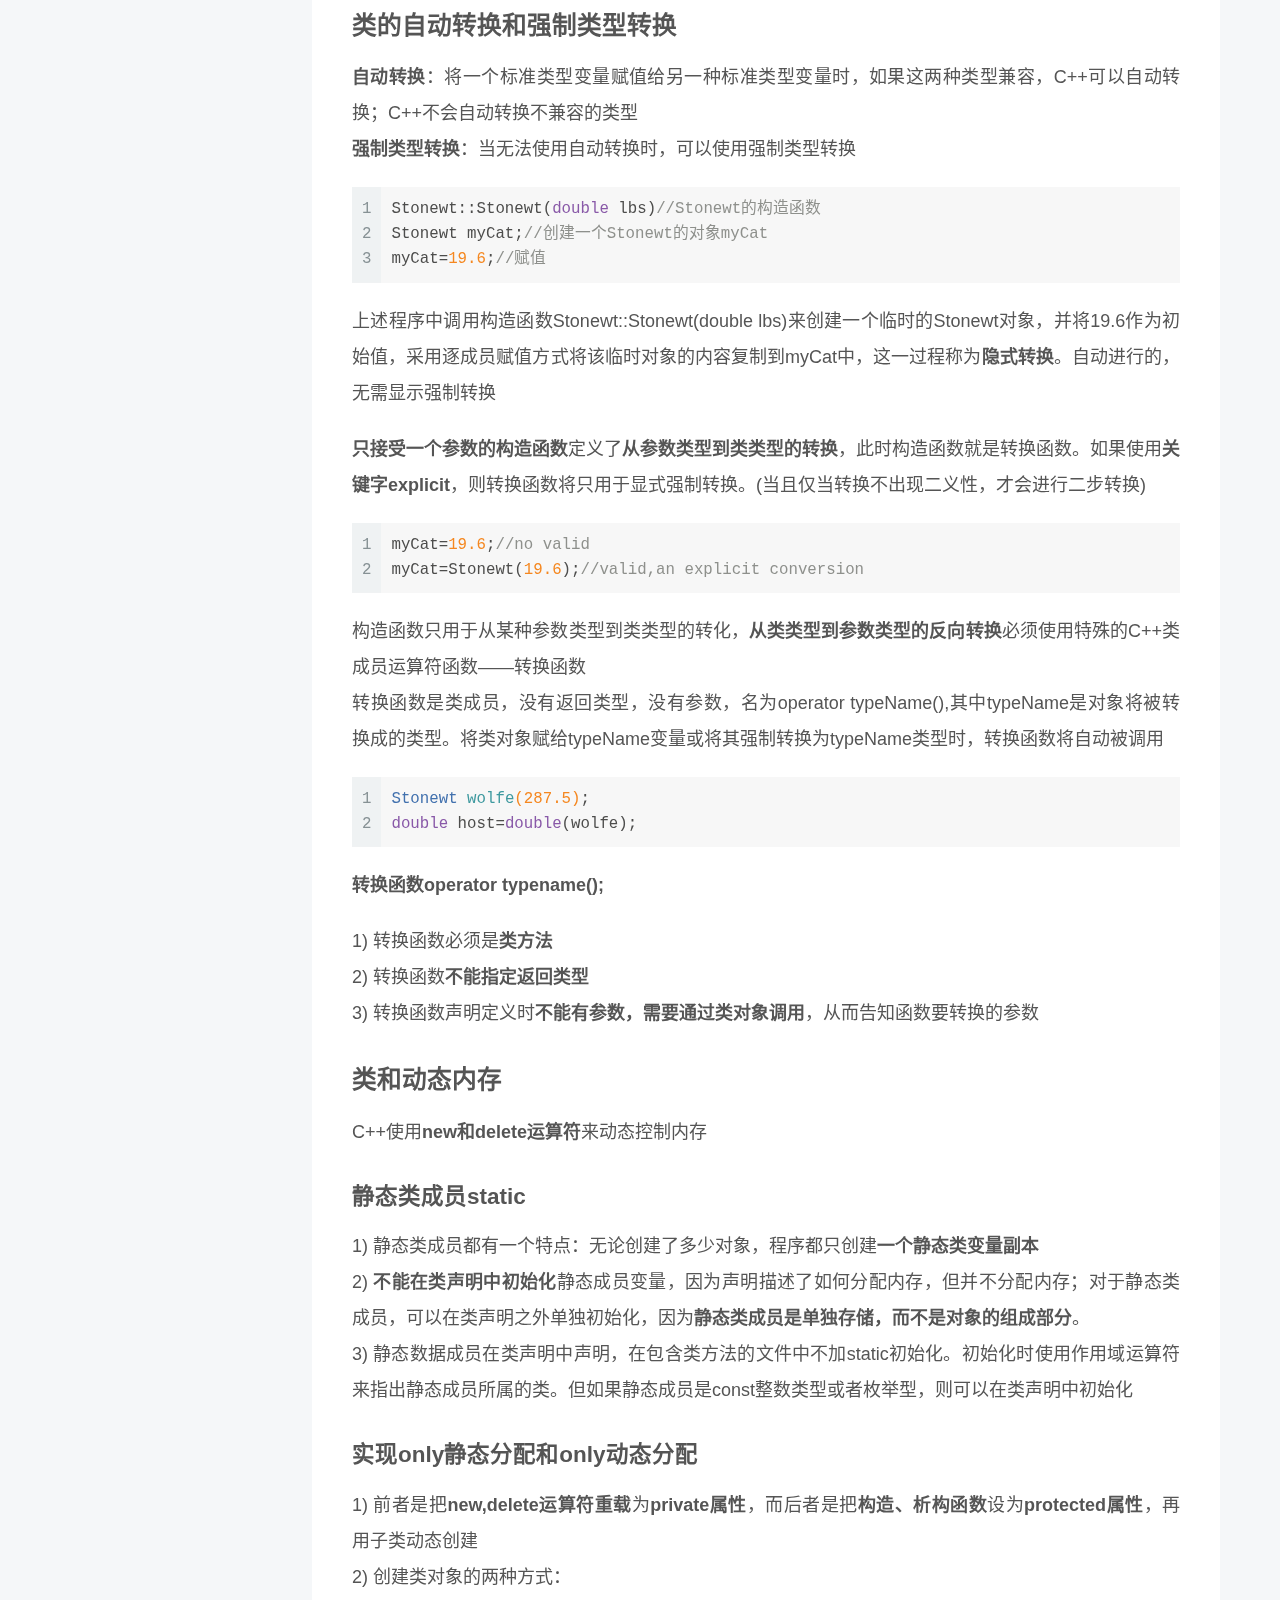
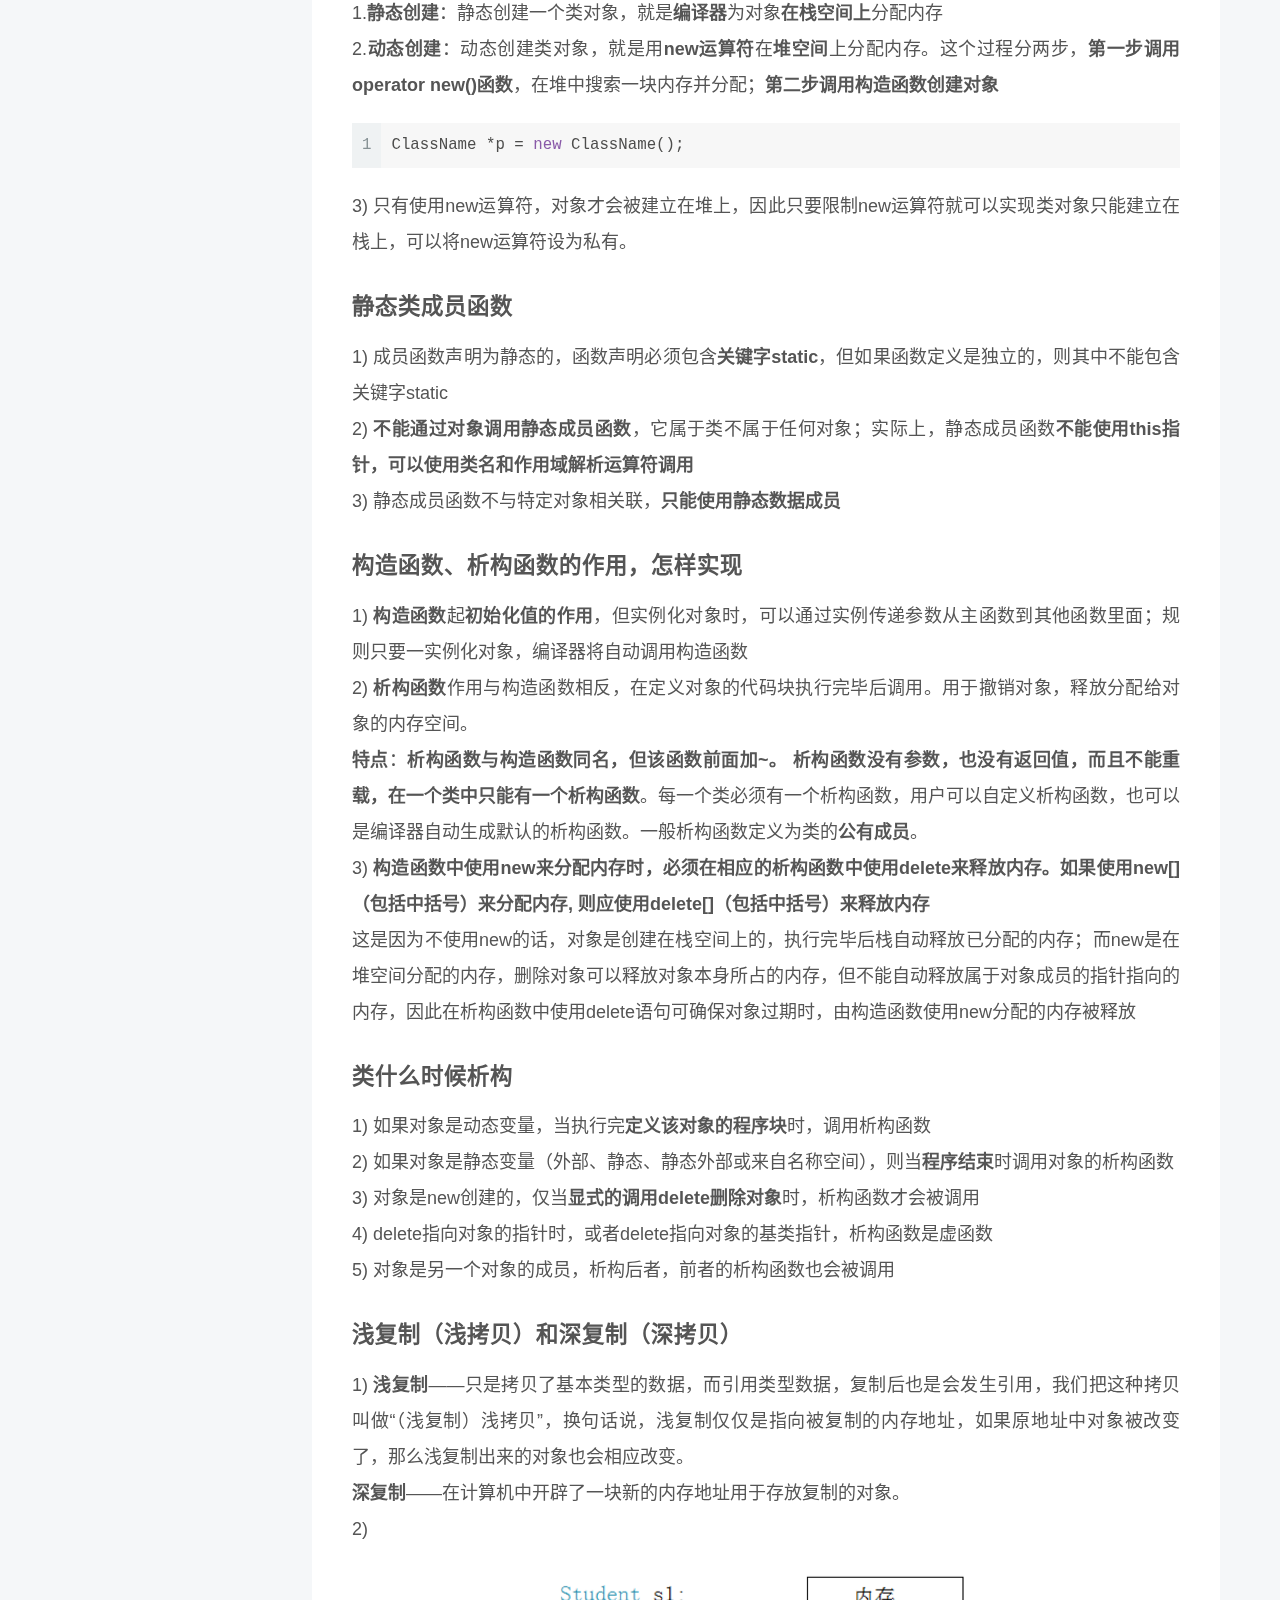
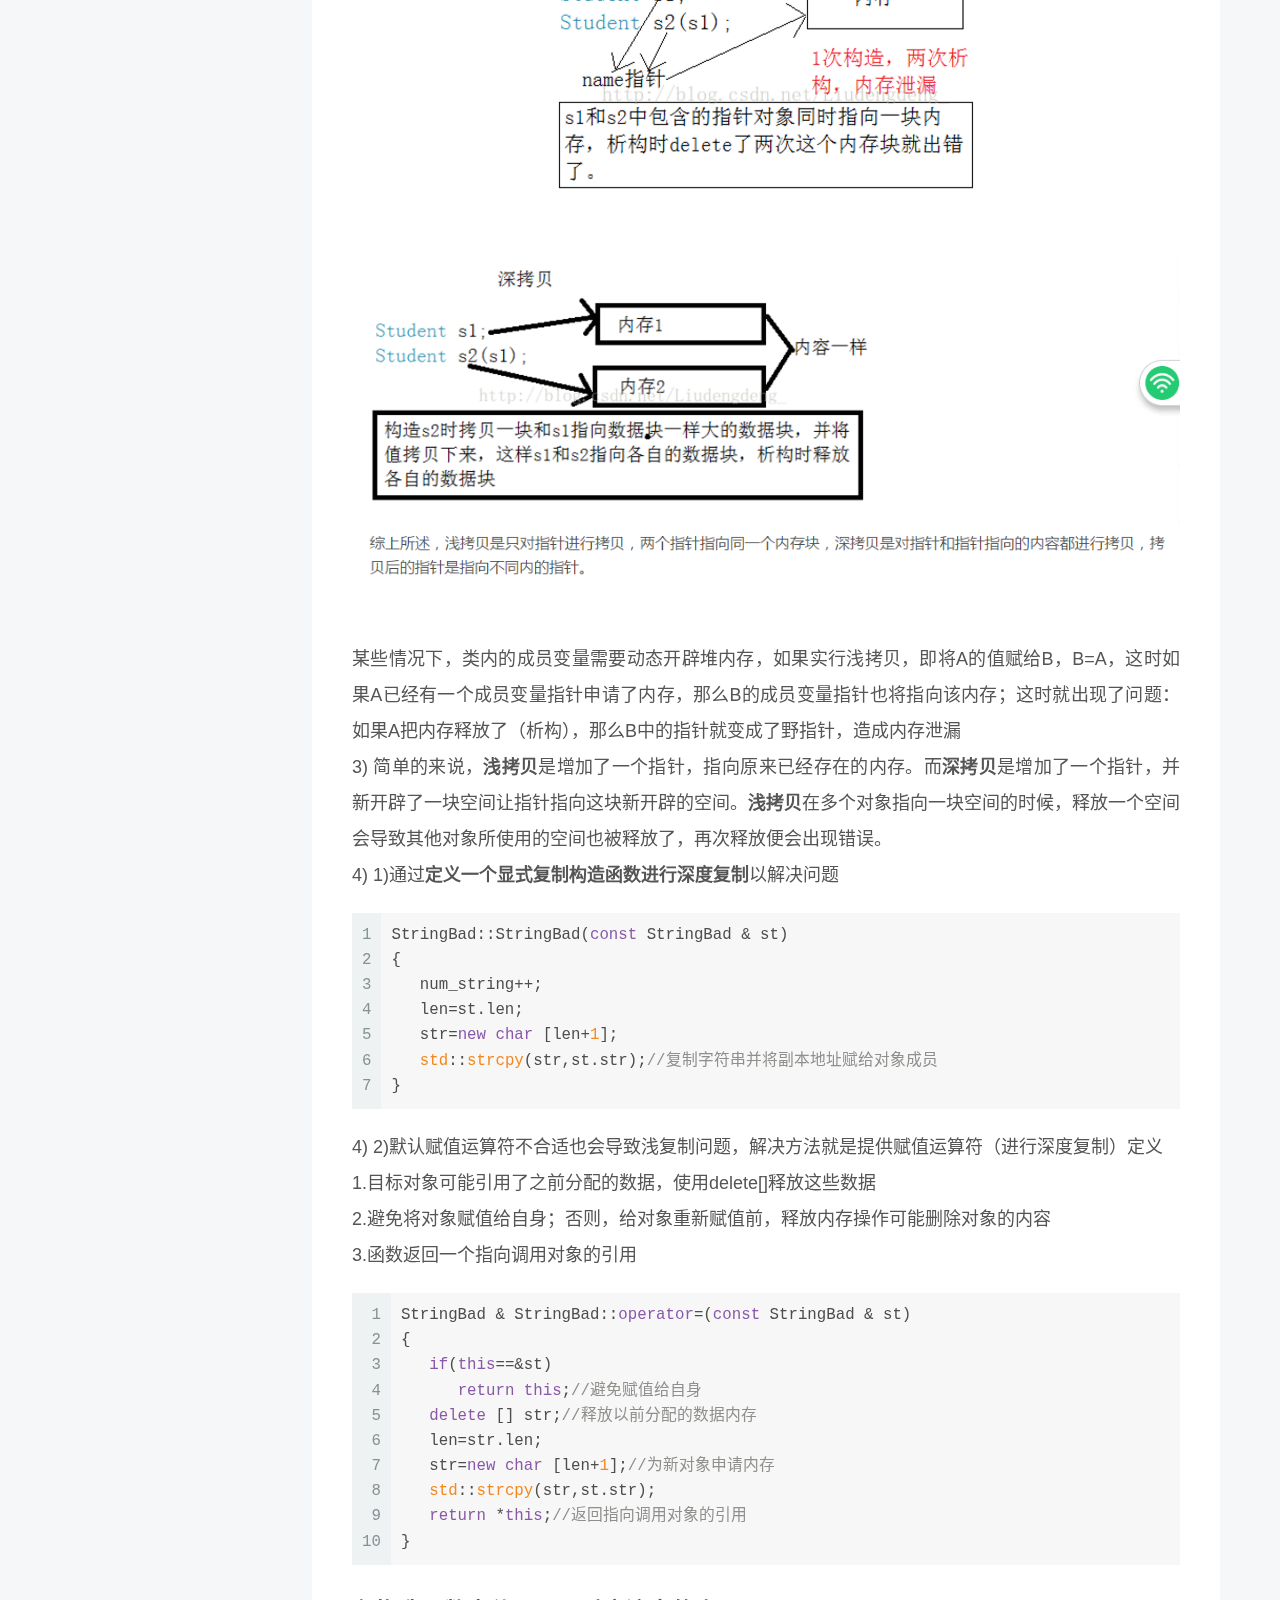
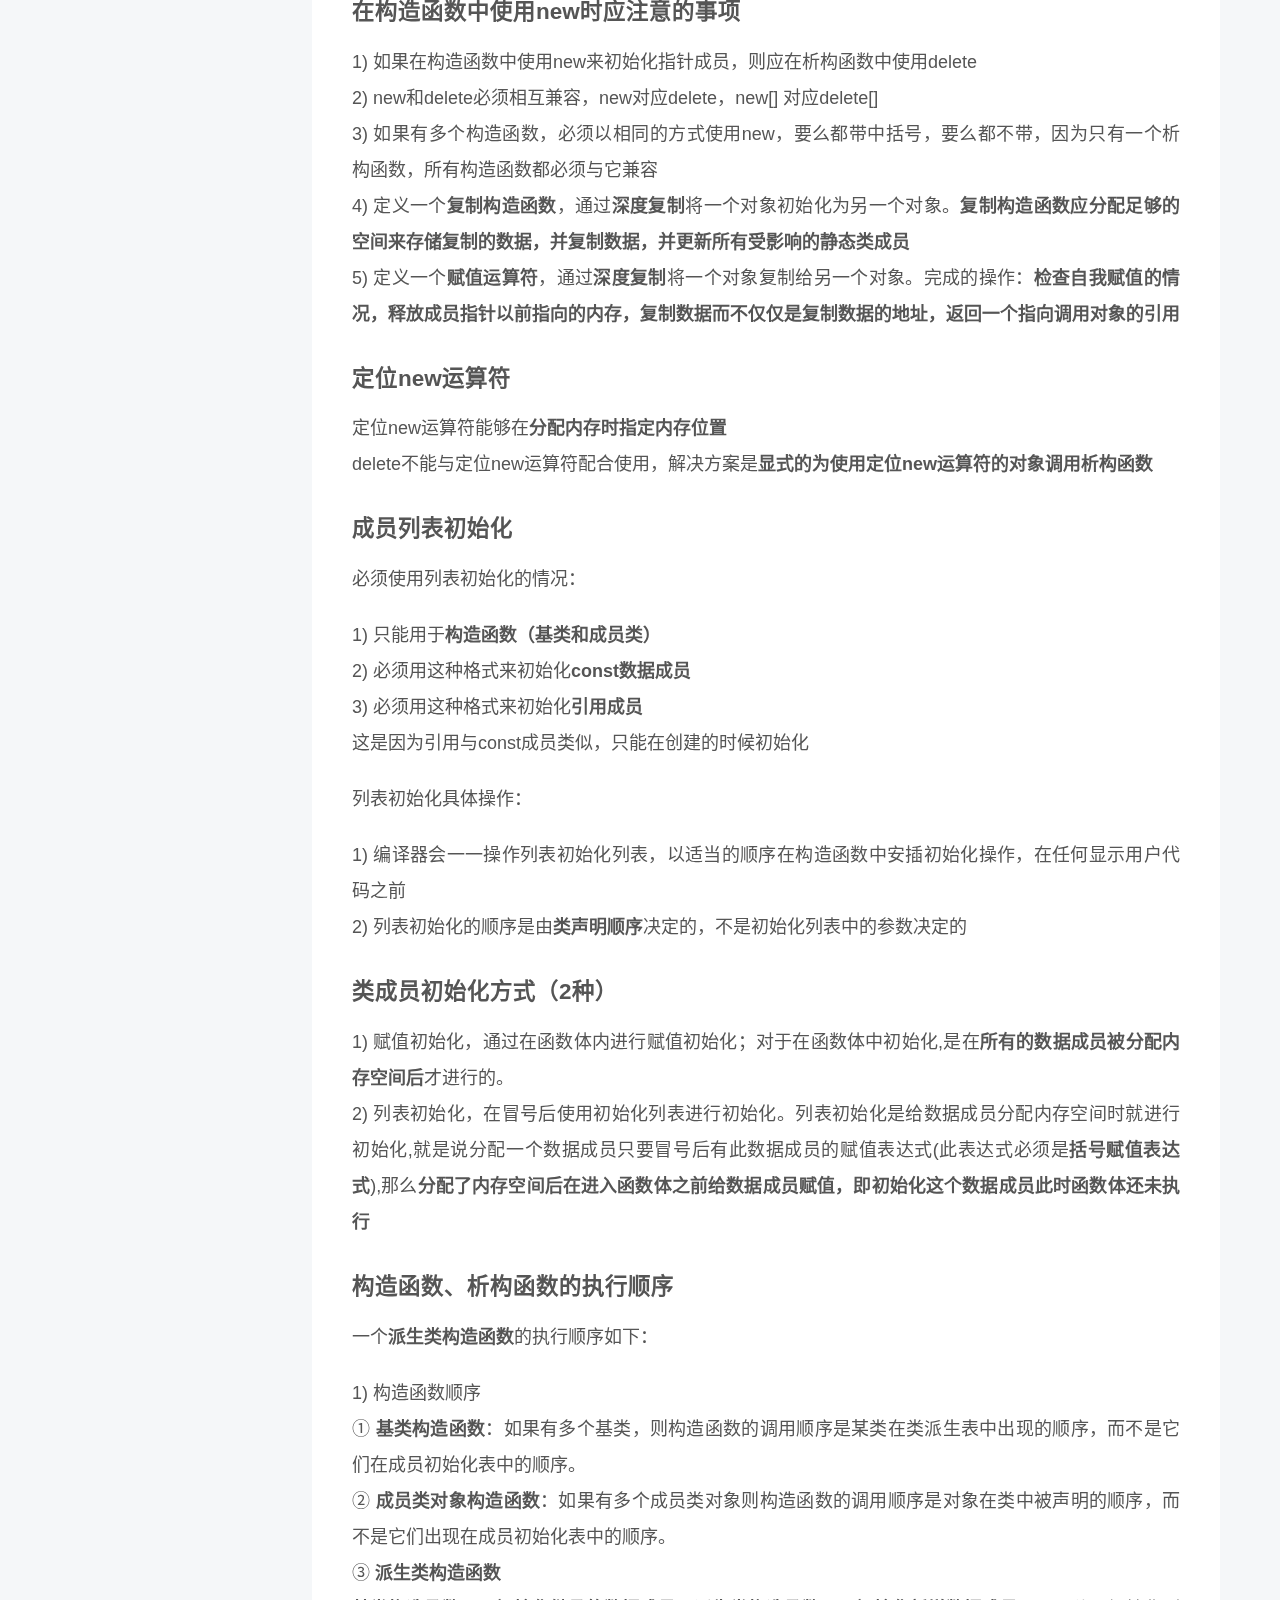
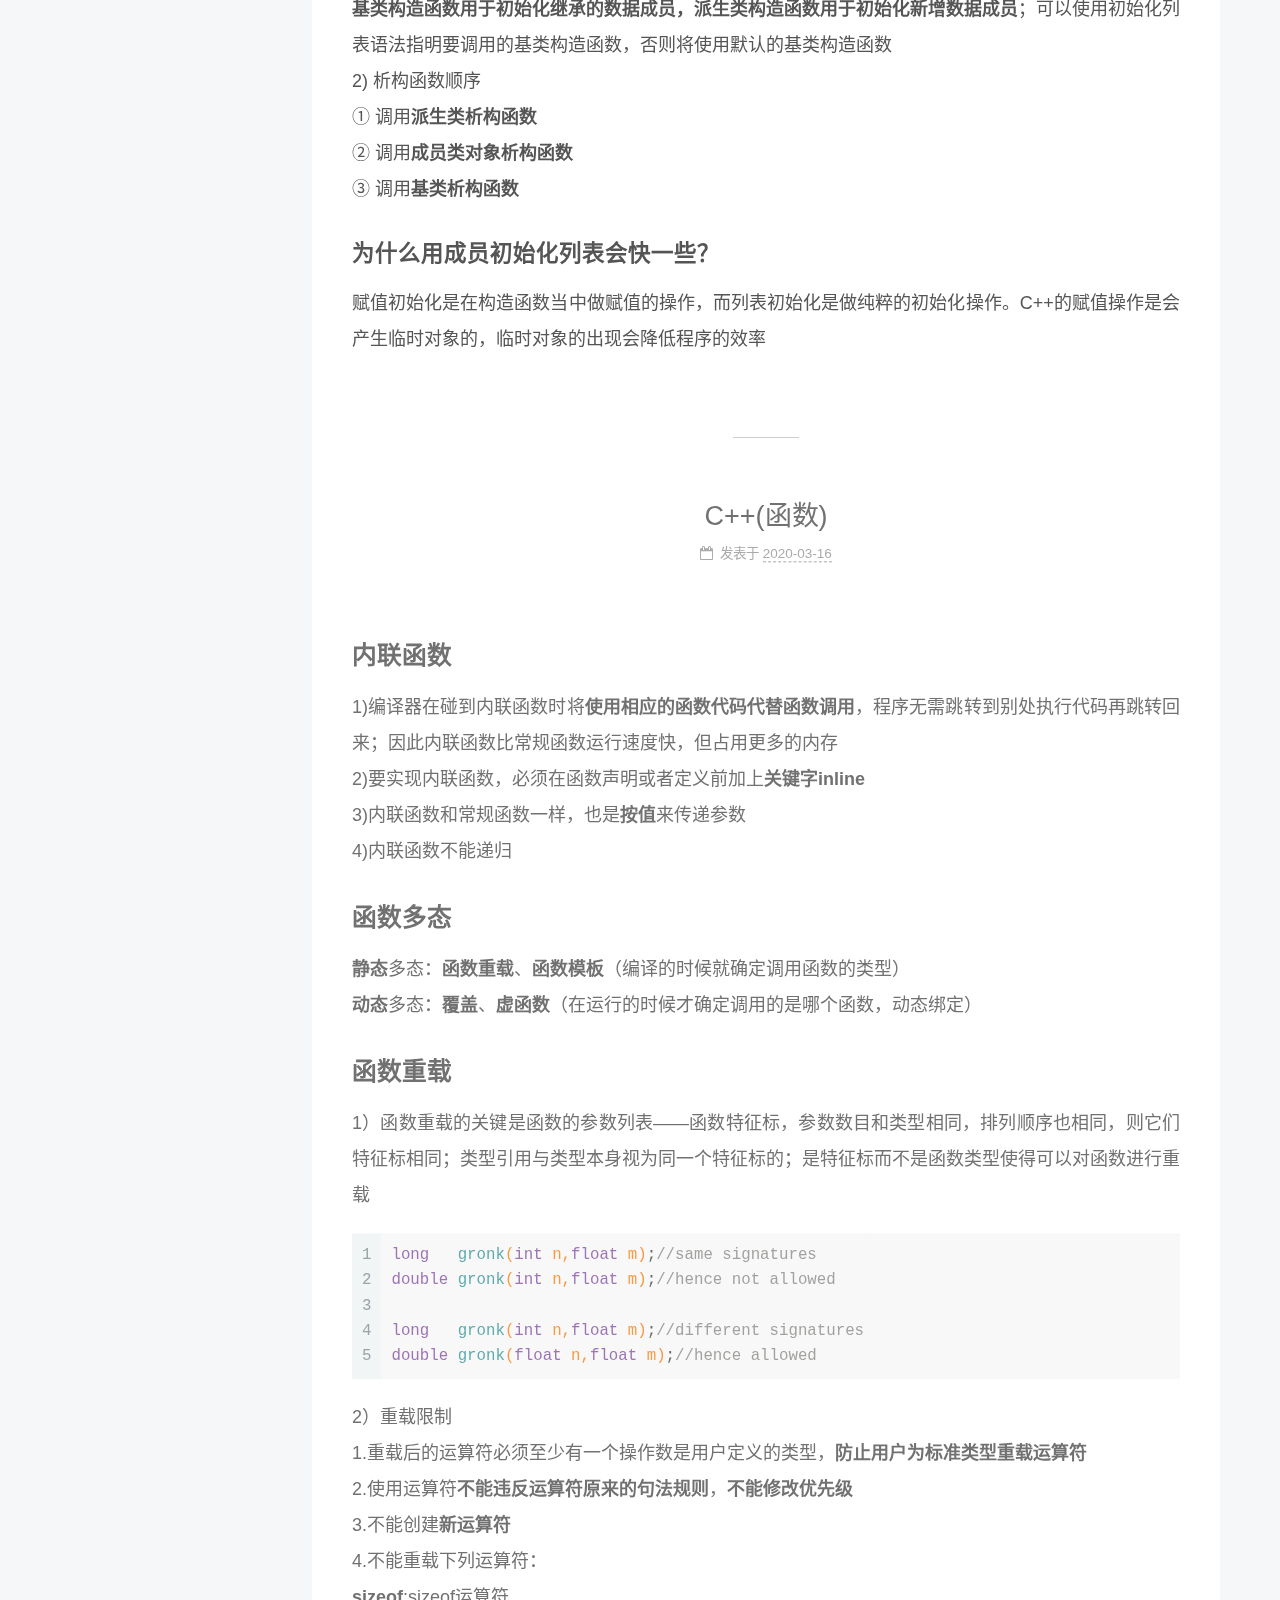
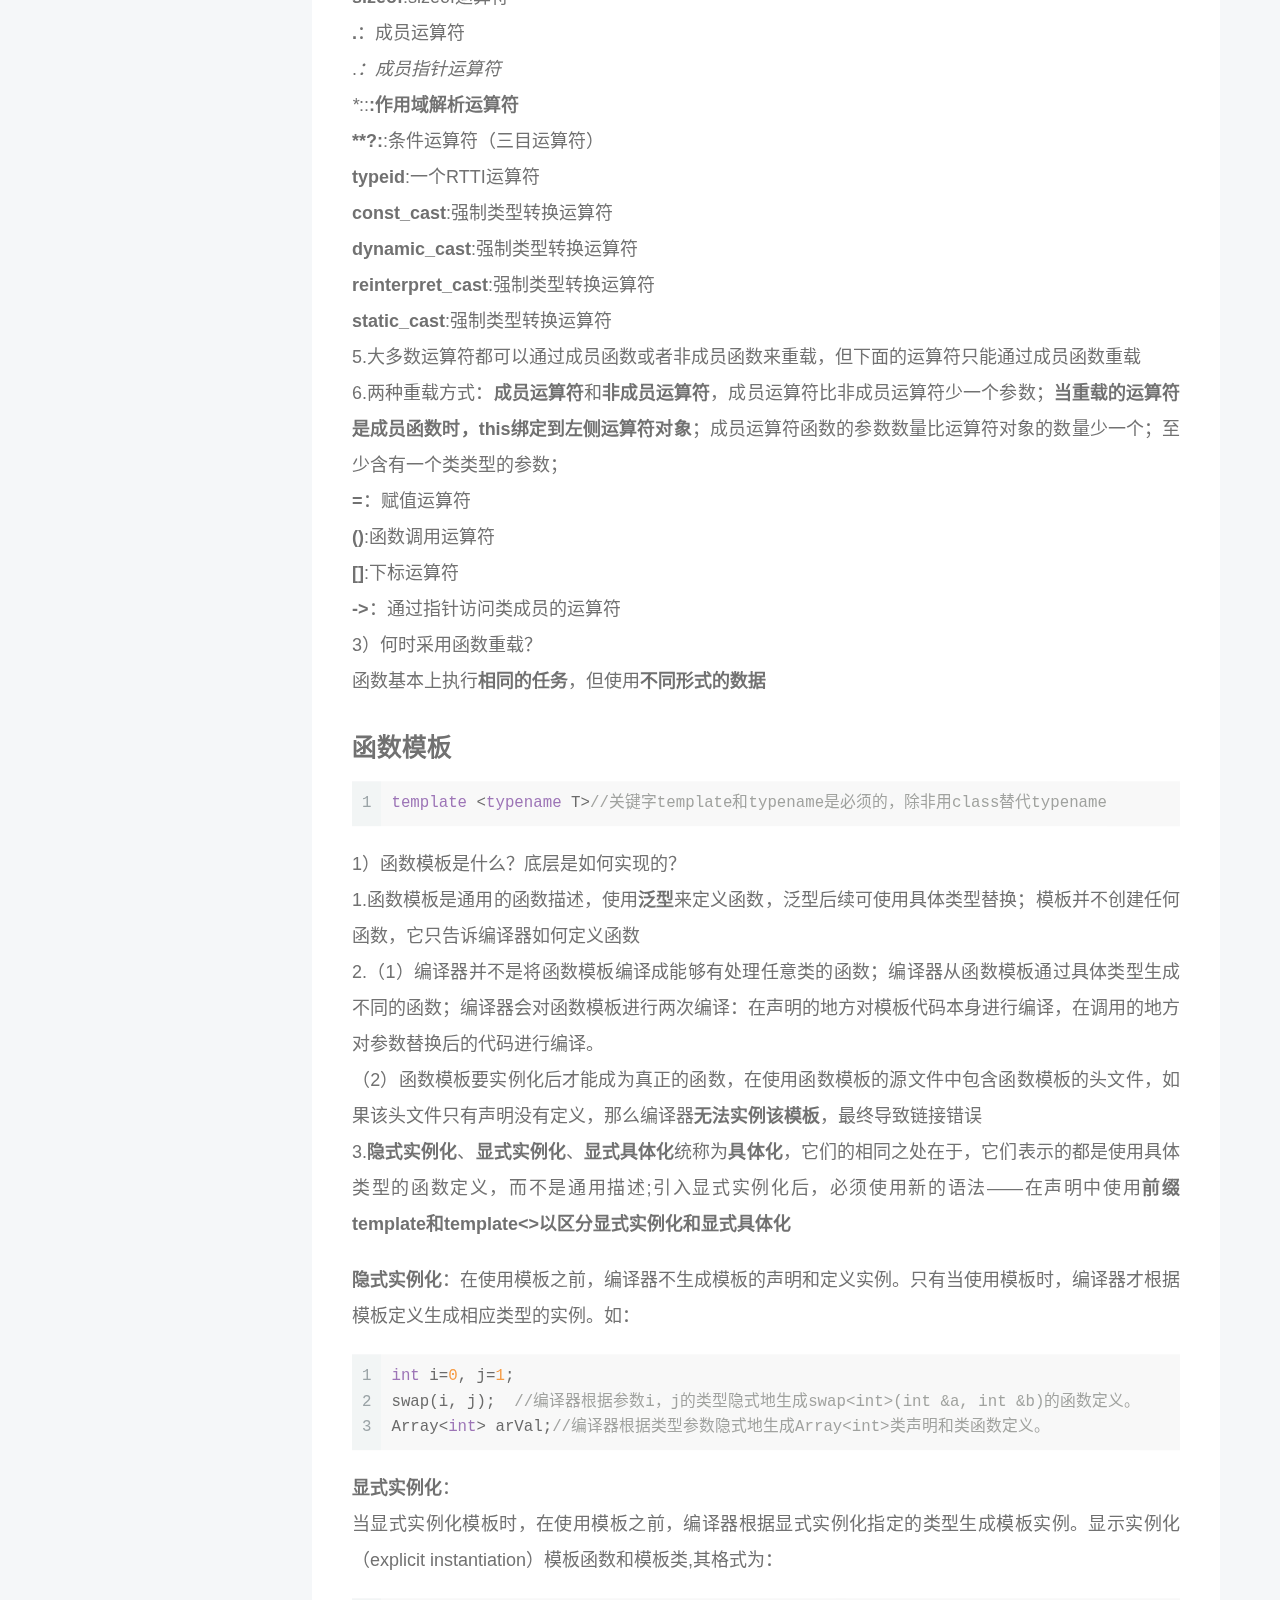
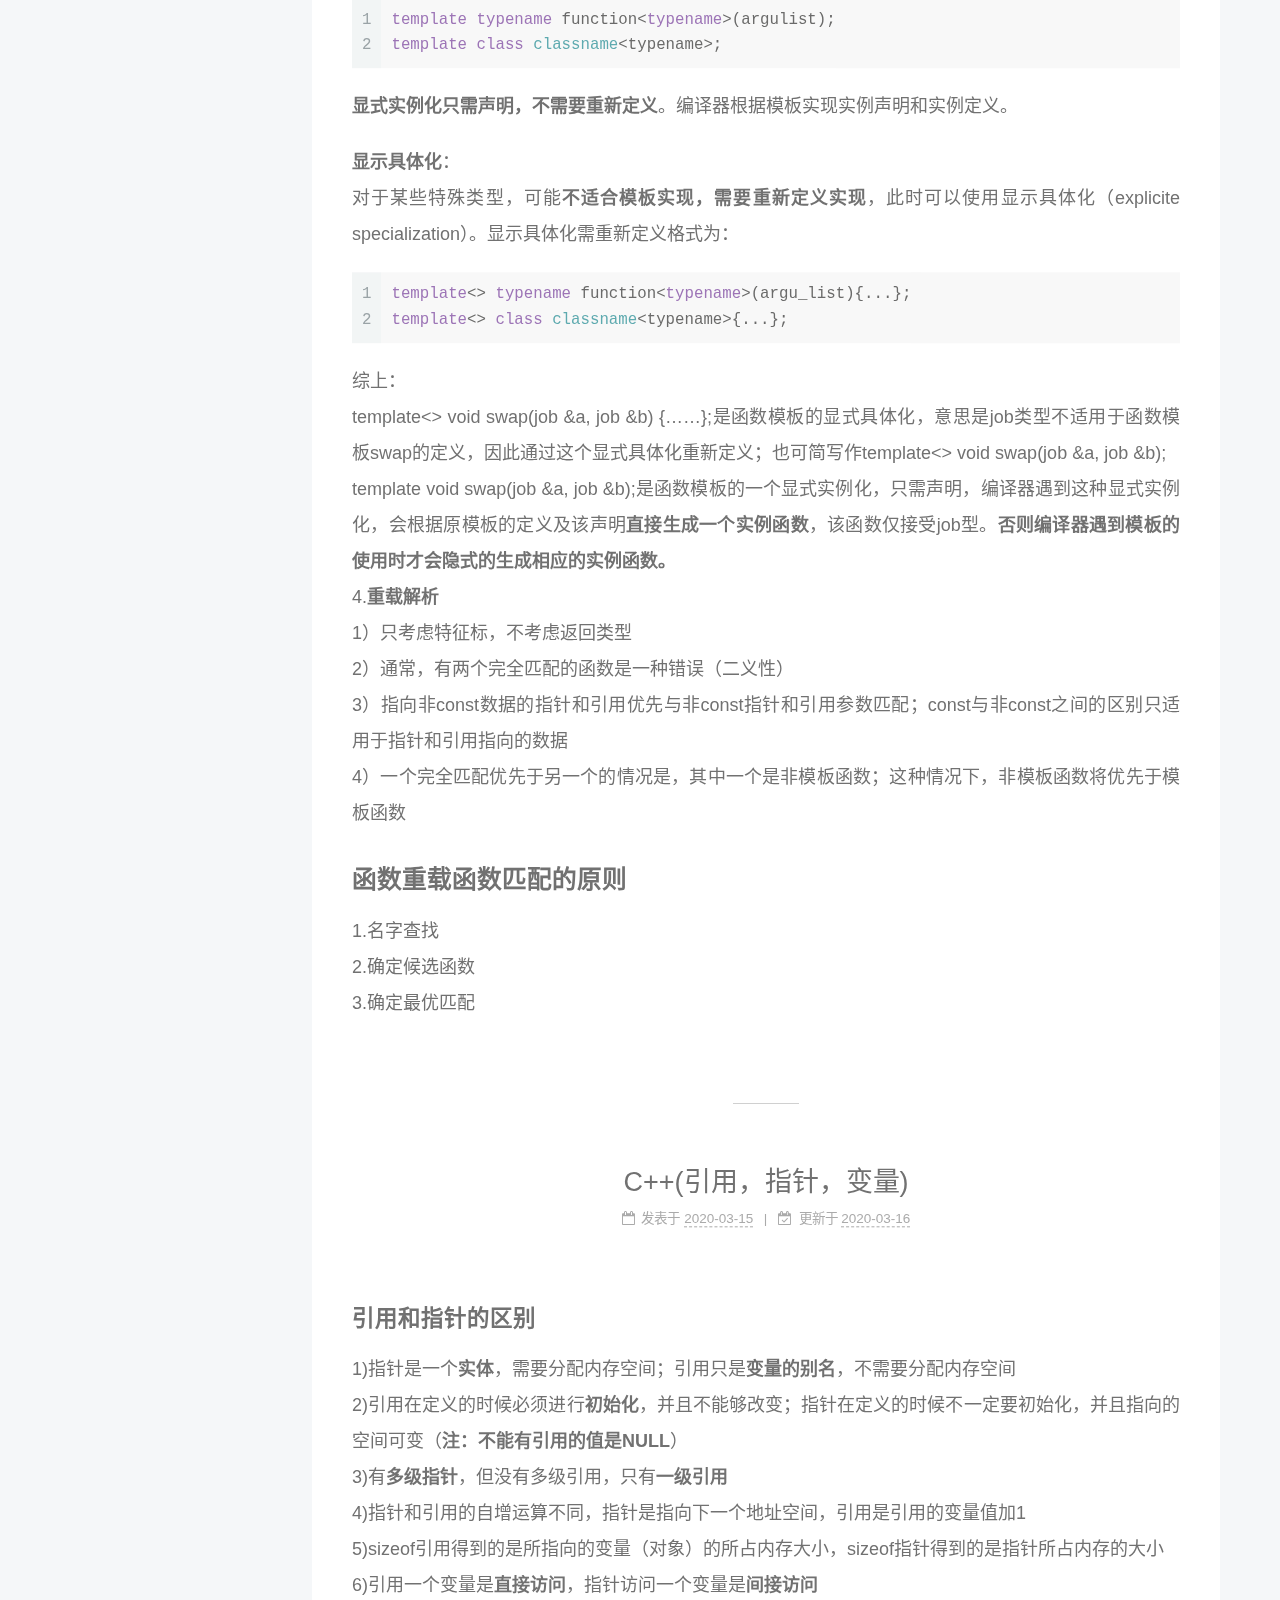
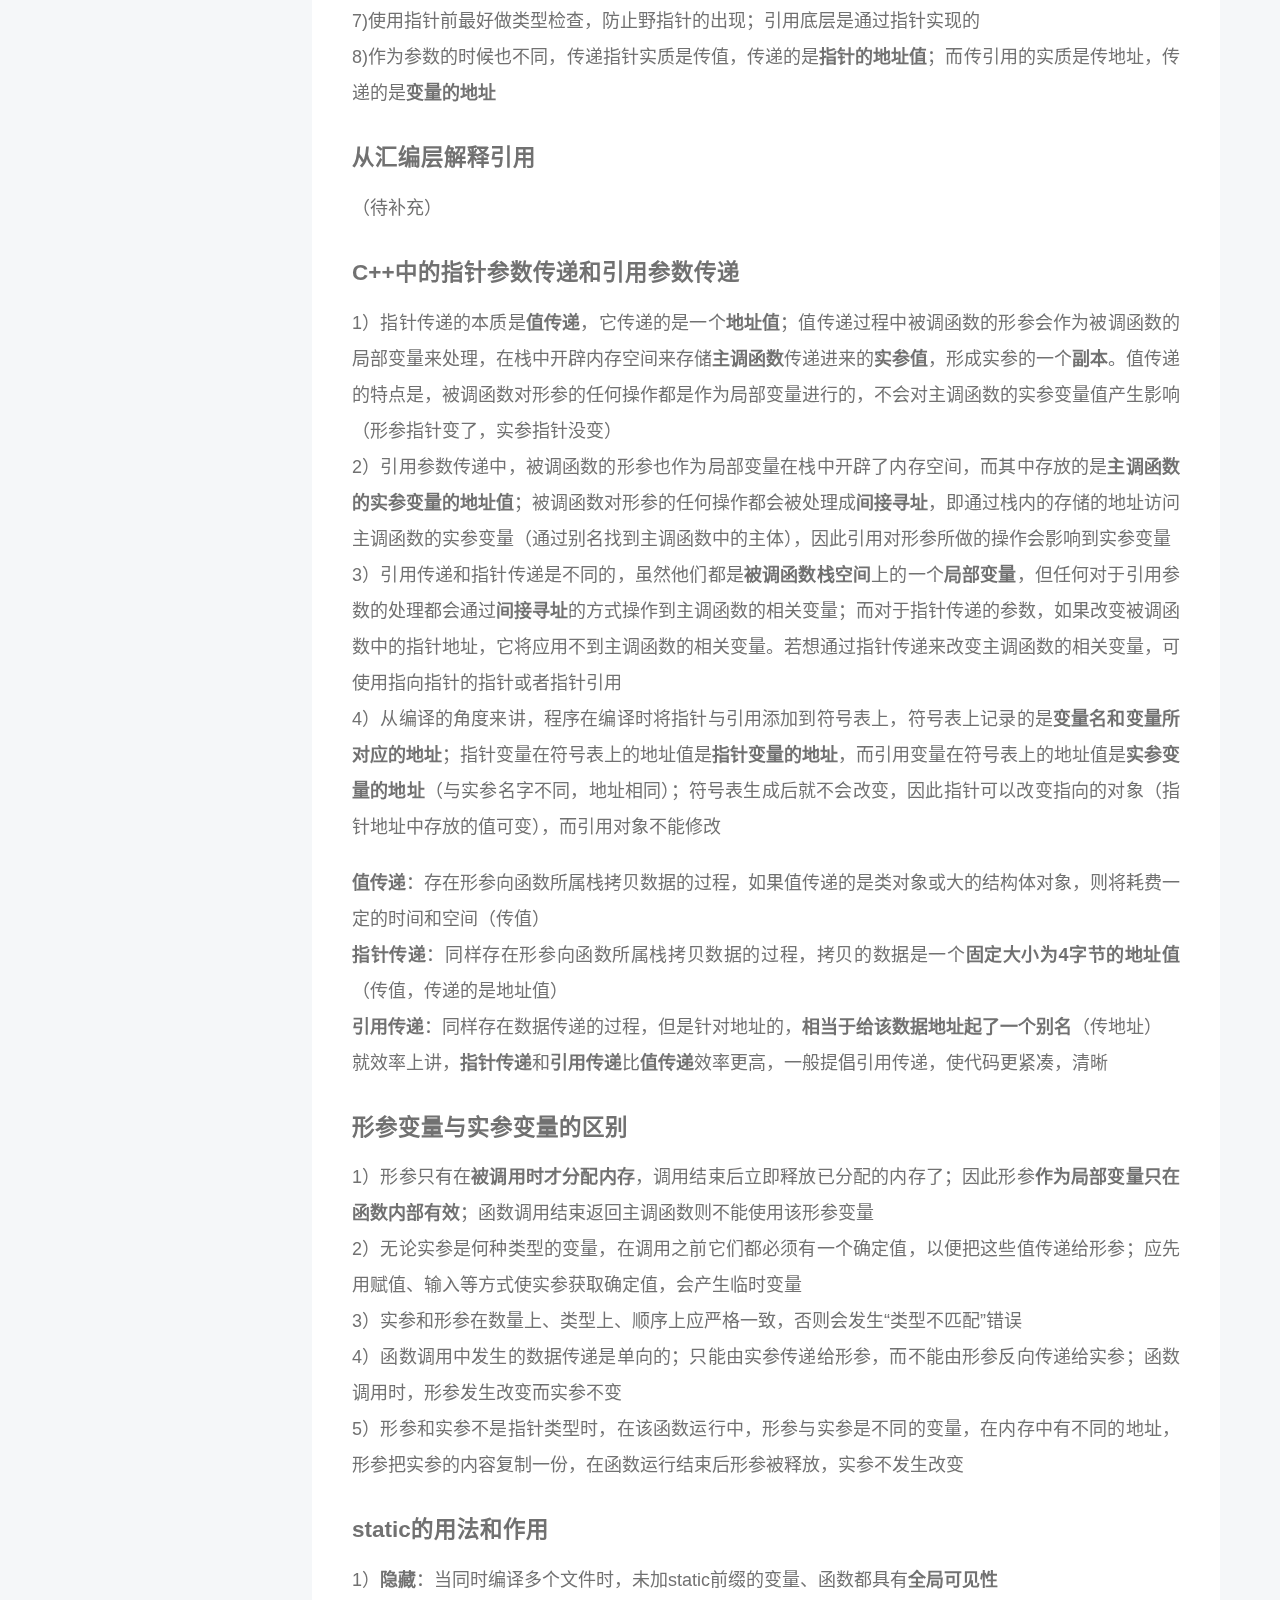
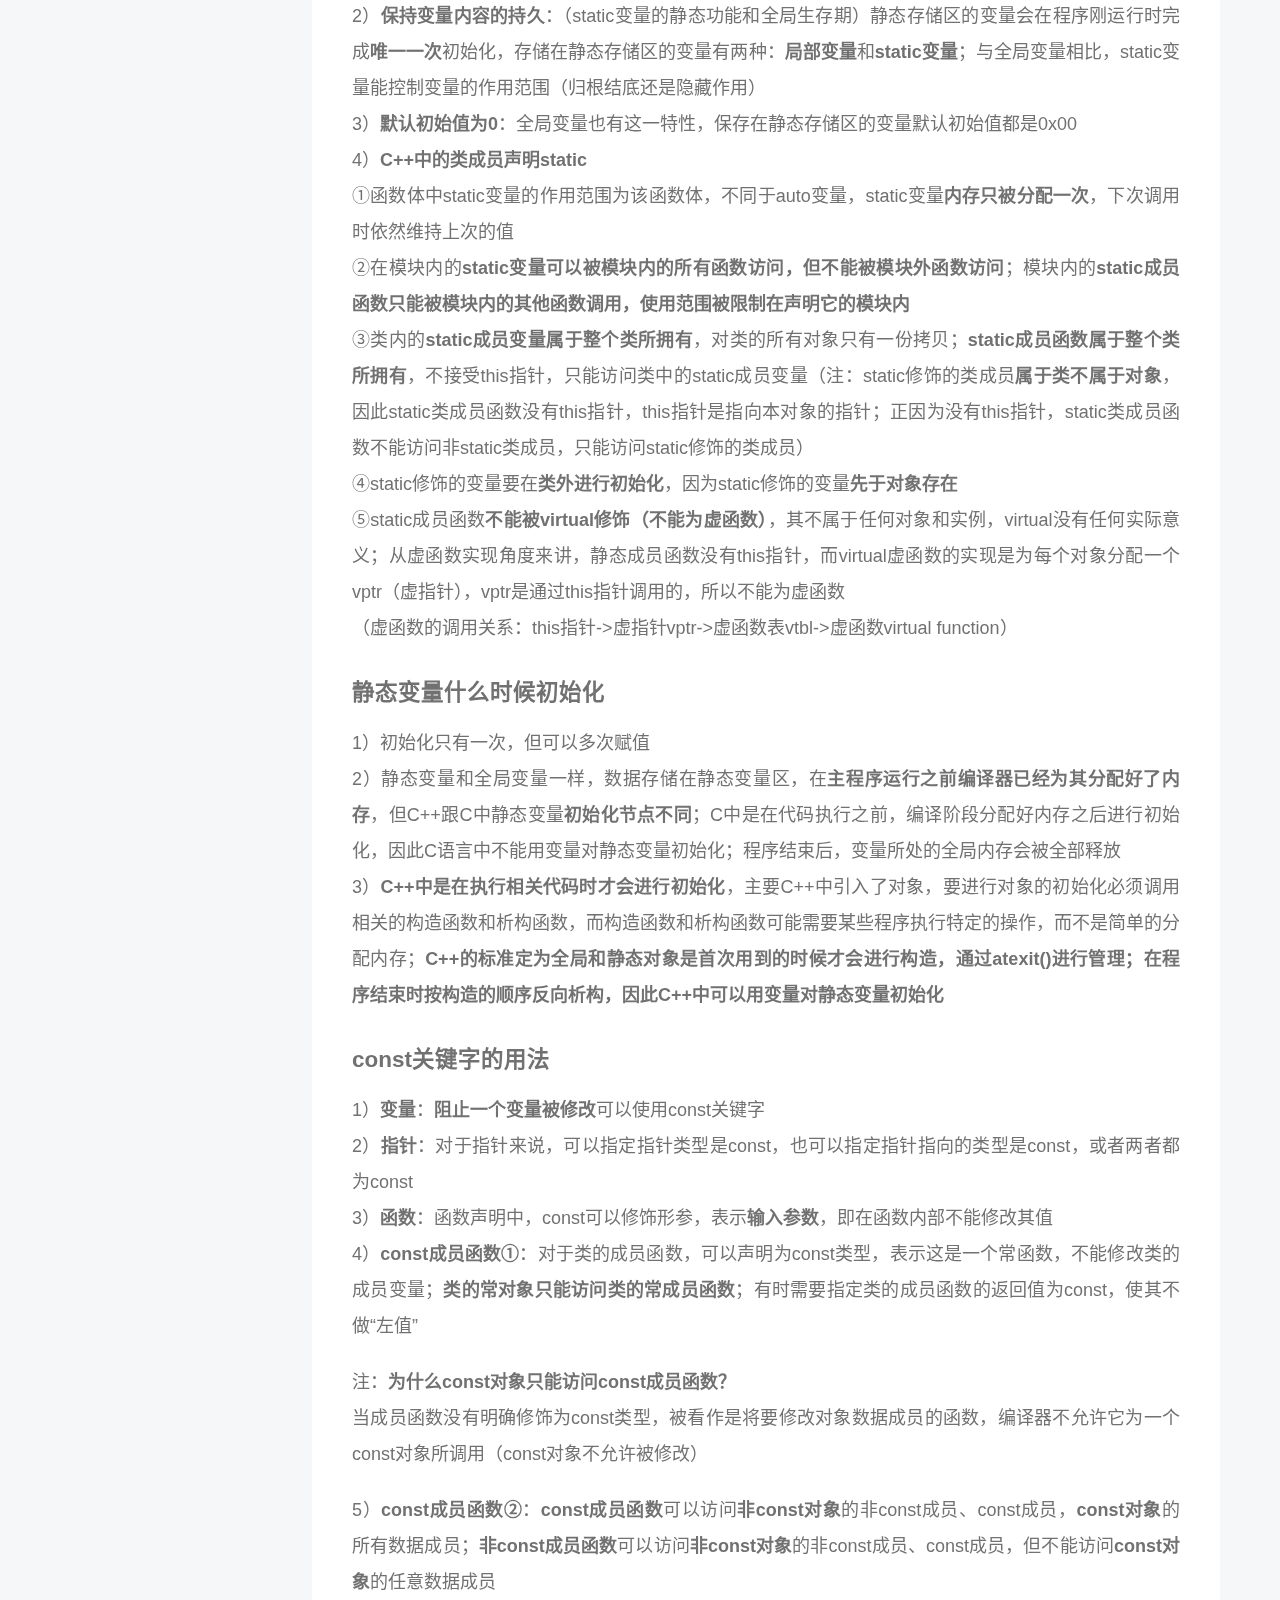
==== commit 5fbcecb7: "Site updated: 2020-03-17 22:38:41" ====
--- a/index.html
+++ b/index.html
@@ -164,7 +164,7 @@
               <span class="post-meta-item-text">发表于</span>
               
 
-              <time title="创建时间：2020-03-17 15:38:22 / 修改时间：15:38:07" itemprop="dateCreated datePublished" datetime="2020-03-17T15:38:22+08:00">2020-03-17</time>
+              <time title="创建时间：2020-03-17 15:38:22 / 修改时间：22:37:30" itemprop="dateCreated datePublished" datetime="2020-03-17T15:38:22+08:00">2020-03-17</time>
             </span>
 
           
@@ -180,9 +180,9 @@
       
           <figure class="highlight c++"><table><tr><td class="gutter"><pre><span class="line">1</span><br><span class="line">2</span><br><span class="line">3</span><br></pre></td><td class="code"><pre><span class="line">Tonight.Moon=<span class="string">"How beautiful"</span>;</span><br><span class="line">Tonight.Wind=<span class="string">"How blandness"</span>;</span><br><span class="line">Tonight.You =<span class="string">"Blandness,too"</span>;</span><br></pre></td></tr></table></figure>
 <h2 id="过程性编程和面向对象的编程区别"><a href="#过程性编程和面向对象的编程区别" class="headerlink" title="过程性编程和面向对象的编程区别"></a>过程性编程和面向对象的编程区别</h2><p>采用<strong>过程性编程</strong>方法时，首先要考虑遵循的步骤，然后考虑如何表示这些数据<br>采用<strong>OOP方法</strong>时，首先从用户的角度考虑对象——描述对象所需的数据以及描述用户与数据交互所需的操作。完成对接口的描述后，需要确定如何实现接口和数据存储，最后使用新设计方案创建出程序</p>
-<h2 id="C语言struct和C-struct区别"><a href="#C语言struct和C-struct区别" class="headerlink" title="C语言struct和C++struct区别"></a>C语言struct和C++struct区别</h2><p>1）C语言中，struct是<strong>用户自定义数据类型</strong>（UDT），而C++中struct是<strong>抽象数据类型</strong>（ADT），类似于类，<strong>支持成员函数的定义</strong>。<strong>C++中struct可以继承，能实现多态</strong><br>2）C中没有权限设置，struct只能是变量体的集合，可以封装数据但不可以隐藏数据，不支持成员函数定义<br>3）C++中有权限设置，默认成员访问说明符是public（为了与C兼容），而类是private;增加了访问权限<br>4）struct作为类的一种特例是用来自定义数据结构的。在C中声明结构体后要在结构标记前加上struct来定义结构类型</p>
+<h2 id="C语言struct和C-struct区别"><a href="#C语言struct和C-struct区别" class="headerlink" title="C语言struct和C++struct区别"></a>C语言struct和C++struct区别</h2><p>1) C语言中，struct是<strong>用户自定义数据类型</strong>（UDT），而C++中struct是<strong>抽象数据类型</strong>（ADT），类似于类，<strong>支持成员函数的定义</strong>。<strong>C++中struct可以继承，能实现多态</strong><br>2) C中没有权限设置，struct只能是变量体的集合，可以封装数据但不可以隐藏数据，不支持成员函数定义<br>3) C++中有权限设置，默认成员访问说明符是public（为了与C兼容），而类是private;增加了访问权限<br>4) struct作为类的一种特例是用来自定义数据结构的。在C中声明结构体后要在结构标记前加上struct来定义结构类型</p>
 <h2 id="友元"><a href="#友元" class="headerlink" title="友元"></a>友元</h2><p>友元有三种：<strong>友元函数</strong>，<strong>友元类</strong>，<strong>友元成员函数</strong><br>通过让函数成为类的友元，可以赋予该函数与类的成员函数相同的访问权限</p>
-<h3 id="创建友元函数（类内声明，类外定义）"><a href="#创建友元函数（类内声明，类外定义）" class="headerlink" title="创建友元函数（类内声明，类外定义）"></a><strong>创建友元函数</strong>（<strong>类内声明，类外定义</strong>）</h3><p>1.将其原型放在<strong>类内声明</strong>，并且在原型前面加上<strong>关键字friend</strong>，也只有在类声明中才能使用该关键字<br><strong>为什么友元必须类内声明？</strong><br>注：编译器必须能够读取类结构的声明以理解这个数据类型的行为的所有规则，有一条规则在所有关系中都很重要，就是<strong>哪些数据成员可以访问类的私有数据</strong><br>2.<strong>类外定义</strong>，它不是类成员函数，所以不能使用类作用域限定符::;不要在定义中使用关键字friend<br>类的友元函数是<strong>非成员函数</strong>，其访问权限与成员函数相同</p>
+<h3 id="创建友元函数（类内声明，类外定义）"><a href="#创建友元函数（类内声明，类外定义）" class="headerlink" title="创建友元函数（类内声明，类外定义）"></a><strong>创建友元函数</strong>（<strong>类内声明，类外定义</strong>）</h3><p>1) 将其原型放在<strong>类内声明</strong>，并且在原型前面加上<strong>关键字friend</strong>，也只有在类声明中才能使用该关键字<br><strong>为什么友元必须类内声明？</strong><br>注：编译器必须能够读取类结构的声明以理解这个数据类型的行为的所有规则，有一条规则在所有关系中都很重要，就是<strong>哪些数据成员可以访问类的私有数据</strong><br>2) <strong>类外定义</strong>，它不是类成员函数，所以不能使用类作用域限定符::;不要在定义中使用关键字friend<br>类的友元函数是<strong>非成员函数</strong>，其访问权限与成员函数相同</p>
 <h3 id="重载运算符：作为非成员函数还是成员函数"><a href="#重载运算符：作为非成员函数还是成员函数" class="headerlink" title="重载运算符：作为非成员函数还是成员函数"></a><strong>重载运算符：作为非成员函数还是成员函数</strong></h3><p>对于很多运算符来说，可以选择使用成员函数或非成员函数来实现运算符重载。 一般来说，非成员函数应是友元函数，这样才可以访问类的私有数据<br><strong>成员函数版本</strong>：一个操作数通过this指针隐式传递，另一个操作数作为函数参数显示传递<br><strong>非函数成员（友元）版本</strong>：两个操作数都作为参数传递<br>注意：非成员函数的重载运算符形参数目与运算符使用的操作数数目相同，成员函数所需参数少一个，因为其中一个操作数是被隐式传递的调用对象</p>
 <h2 id="类的自动转换和强制类型转换"><a href="#类的自动转换和强制类型转换" class="headerlink" title="类的自动转换和强制类型转换"></a>类的自动转换和强制类型转换</h2><p><strong>自动转换</strong>：将一个标准类型变量赋值给另一种标准类型变量时，如果这两种类型兼容，C++可以自动转换；C++不会自动转换不兼容的类型<br><strong>强制类型转换</strong>：当无法使用自动转换时，可以使用强制类型转换</p>
 <figure class="highlight c++"><table><tr><td class="gutter"><pre><span class="line">1</span><br><span class="line">2</span><br><span class="line">3</span><br></pre></td><td class="code"><pre><span class="line">Stonewt::Stonewt(<span class="keyword">double</span> lbs)<span class="comment">//Stonewt的构造函数</span></span><br><span class="line">Stonewt myCat;<span class="comment">//创建一个Stonewt的对象myCat</span></span><br><span class="line">myCat=<span class="number">19.6</span>;<span class="comment">//赋值</span></span><br></pre></td></tr></table></figure>
@@ -191,16 +191,30 @@
 <figure class="highlight c++"><table><tr><td class="gutter"><pre><span class="line">1</span><br><span class="line">2</span><br></pre></td><td class="code"><pre><span class="line">myCat=<span class="number">19.6</span>;<span class="comment">//no valid</span></span><br><span class="line">myCat=Stonewt(<span class="number">19.6</span>);<span class="comment">//valid,an explicit conversion</span></span><br></pre></td></tr></table></figure>
 <p>构造函数只用于从某种参数类型到类类型的转化，<strong>从类类型到参数类型的反向转换</strong>必须使用特殊的C++类成员运算符函数——转换函数<br>转换函数是类成员，没有返回类型，没有参数，名为operator typeName(),其中typeName是对象将被转换成的类型。将类对象赋给typeName变量或将其强制转换为typeName类型时，转换函数将自动被调用</p>
 <figure class="highlight c++"><table><tr><td class="gutter"><pre><span class="line">1</span><br><span class="line">2</span><br></pre></td><td class="code"><pre><span class="line"><span class="function">Stonewt <span class="title">wolfe</span><span class="params">(<span class="number">287.5</span>)</span></span>;</span><br><span class="line"><span class="keyword">double</span> host=<span class="keyword">double</span>(wolfe);</span><br></pre></td></tr></table></figure>
-<p><strong>转换函数operator typename();</strong><br>1)转换函数必须是<strong>类方法</strong><br>2)转换函数<strong>不能指定返回类型</strong><br>3)转换函数声明定义时<strong>不能有参数，需要通过类对象调用</strong>，从而告知函数要转换的参数</p>
+<p><strong>转换函数operator typename();</strong></p>
+<p>1) 转换函数必须是<strong>类方法</strong><br>2) 转换函数<strong>不能指定返回类型</strong><br>3) 转换函数声明定义时<strong>不能有参数，需要通过类对象调用</strong>，从而告知函数要转换的参数</p>
 <h2 id="类和动态内存"><a href="#类和动态内存" class="headerlink" title="类和动态内存"></a>类和动态内存</h2><p>C++使用<strong>new和delete运算符</strong>来动态控制内存</p>
-<h3 id="静态类成员static"><a href="#静态类成员static" class="headerlink" title="静态类成员static"></a>静态类成员static</h3><p>1.静态类成员都有一个特点：无论创建了多少对象，程序都只创建<strong>一个静态类变量副本</strong><br>2.<strong>不能在类声明中初始化</strong>静态成员变量，因为声明描述了如何分配内存，但并不分配内存；对于静态类成员，可以在类声明之外单独初始化，因为<strong>静态类成员是单独存储，而不是对象的组成部分</strong>。<br>3.静态数据成员在类声明中声明，在包含类方法的文件中不加static初始化。初始化时使用作用域运算符来指出静态成员所属的类。但如果静态成员是const整数类型或者枚举型，则可以在类声明中初始化</p>
-<h3 id="实现only静态分配和only动态分配"><a href="#实现only静态分配和only动态分配" class="headerlink" title="实现only静态分配和only动态分配"></a>实现only静态分配和only动态分配</h3><p>1）前者是把<strong>new,delete运算符重载</strong>为<strong>private属性</strong>，而后者是把<strong>构造、析构函数</strong>设为<strong>protected属性</strong>，再用子类动态创建<br>2）创建类对象的两种方式：<br>1.<strong>静态创建</strong>：静态创建一个类对象，就是<strong>编译器</strong>为对象<strong>在栈空间上</strong>分配内存<br>2.<strong>动态创建</strong>：动态创建类对象，就是用<strong>new运算符</strong>在<strong>堆空间</strong>上分配内存。这个过程分两步，<strong>第一步调用operator new()函数</strong>，在堆中搜索一块内存并分配；<strong>第二步调用构造函数创建对象</strong></p>
+<h3 id="静态类成员static"><a href="#静态类成员static" class="headerlink" title="静态类成员static"></a>静态类成员static</h3><p>1) 静态类成员都有一个特点：无论创建了多少对象，程序都只创建<strong>一个静态类变量副本</strong><br>2) <strong>不能在类声明中初始化</strong>静态成员变量，因为声明描述了如何分配内存，但并不分配内存；对于静态类成员，可以在类声明之外单独初始化，因为<strong>静态类成员是单独存储，而不是对象的组成部分</strong>。<br>3) 静态数据成员在类声明中声明，在包含类方法的文件中不加static初始化。初始化时使用作用域运算符来指出静态成员所属的类。但如果静态成员是const整数类型或者枚举型，则可以在类声明中初始化</p>
+<h3 id="实现only静态分配和only动态分配"><a href="#实现only静态分配和only动态分配" class="headerlink" title="实现only静态分配和only动态分配"></a>实现only静态分配和only动态分配</h3><p>1) 前者是把<strong>new,delete运算符重载</strong>为<strong>private属性</strong>，而后者是把<strong>构造、析构函数</strong>设为<strong>protected属性</strong>，再用子类动态创建<br>2) 创建类对象的两种方式：<br>1.<strong>静态创建</strong>：静态创建一个类对象，就是<strong>编译器</strong>为对象<strong>在栈空间上</strong>分配内存<br>2.<strong>动态创建</strong>：动态创建类对象，就是用<strong>new运算符</strong>在<strong>堆空间</strong>上分配内存。这个过程分两步，<strong>第一步调用operator new()函数</strong>，在堆中搜索一块内存并分配；<strong>第二步调用构造函数创建对象</strong></p>
 <figure class="highlight c++"><table><tr><td class="gutter"><pre><span class="line">1</span><br></pre></td><td class="code"><pre><span class="line">ClassName *p = <span class="keyword">new</span> ClassName();</span><br></pre></td></tr></table></figure>
-<p>3）只有使用new运算符，对象才会被建立在堆上，因此只要限制new运算符就可以实现类对象只能建立在栈上，可以将new运算符设为私有。</p>
-<h3 id="构造函数、析构函数的作用，怎样实现"><a href="#构造函数、析构函数的作用，怎样实现" class="headerlink" title="构造函数、析构函数的作用，怎样实现"></a>构造函数、析构函数的作用，怎样实现</h3><p>1）<strong>构造函数</strong>起<strong>初始化值的作用</strong>，但实例化对象时，可以通过实例传递参数从主函数到其他函数里面；规则只要一实例化对象，编译器将自动调用构造函数<br>2）<strong>析构函数</strong>作用与构造函数相反，在定义对象的代码块执行完毕后调用。用于撤销对象，释放分配给对象的内存空间。<br><strong>特点</strong>：<strong>析构函数与构造函数同名，但该函数前面加~。 析构函数没有参数，也没有返回值，而且不能重载，在一个类中只能有一个析构函数</strong>。每一个类必须有一个析构函数，用户可以自定义析构函数，也可以是编译器自动生成默认的析构函数。一般析构函数定义为类的<strong>公有成员</strong>。<br>3）<strong>构造函数中使用new来分配内存时，必须在相应的析构函数中使用delete来释放内存。如果使用new[]（包括中括号）来分配内存, 则应使用delete[]（包括中括号）来释放内存</strong><br>这是因为不使用new的话，对象是创建在栈空间上的，执行完毕后栈自动释放已分配的内存；而new是在堆空间分配的内存，删除对象可以释放对象本身所占的内存，但不能自动释放属于对象成员的指针指向的内存，因此在析构函数中使用delete语句可确保对象过期时，由构造函数使用new分配的内存被释放</p>
-<h3 id="类什么时候析构"><a href="#类什么时候析构" class="headerlink" title="类什么时候析构"></a>类什么时候析构</h3><p>1）如果对象是动态变量，当执行完<strong>定义该对象的程序块</strong>时，调用析构函数<br>2）如果对象是静态变量（外部、静态、静态外部或来自名称空间），则当<strong>程序结束</strong>时调用对象的析构函数<br>3）对象是new创建的，仅当<strong>显式的调用delete删除对象</strong>时，析构函数才会被调用<br>4）delete指向对象的指针时，或者delete指向对象的基类指针，析构函数是虚函数<br>5）对象是另一个对象的成员，析构后者，前者的析构函数也会被调用</p>
-<h3 id="浅复制（浅拷贝）和深复制（深拷贝）"><a href="#浅复制（浅拷贝）和深复制（深拷贝）" class="headerlink" title="浅复制（浅拷贝）和深复制（深拷贝）"></a>浅复制（浅拷贝）和深复制（深拷贝）</h3><p><img src="https://pics7.baidu.com/feed/902397dda144ad343c29a99b186e29f130ad856d.jpeg?token=cc3fbf1a58349da440fe97c5a59acc91&s=EDA03C7255627F1B4A6598C20000E0B3" alt="浅复制与深复制"></p>
-<p>1) <strong>浅复制</strong>——只是拷贝了基本类型的数据，而引用类型数据，复制后也是会发生引用，我们把这种拷贝叫做“（浅复制）浅拷贝”，换句话说，浅复制仅仅是指向被复制的内存地址，如果原地址中对象被改变了，那么浅复制出来的对象也会相应改变。<br><strong>深复制</strong>——在计算机中开辟了一块新的内存地址用于存放复制的对象。<br>2) <img src="/images/%E6%B5%85%E5%A4%8D%E5%88%B6.png" alt="浅复制"><br>   <img src="/images/%E6%B7%B1%E5%A4%8D%E5%88%B6.png" alt="深复制"></p>
+<p>3) 只有使用new运算符，对象才会被建立在堆上，因此只要限制new运算符就可以实现类对象只能建立在栈上，可以将new运算符设为私有。</p>
+<h3 id="静态类成员函数"><a href="#静态类成员函数" class="headerlink" title="静态类成员函数"></a>静态类成员函数</h3><p>1) 成员函数声明为静态的，函数声明必须包含<strong>关键字static</strong>，但如果函数定义是独立的，则其中不能包含关键字static<br>2) <strong>不能通过对象调用静态成员函数</strong>，它属于类不属于任何对象；实际上，静态成员函数<strong>不能使用this指针，可以使用类名和作用域解析运算符调用</strong><br>3) 静态成员函数不与特定对象相关联，<strong>只能使用静态数据成员</strong></p>
+<h3 id="构造函数、析构函数的作用，怎样实现"><a href="#构造函数、析构函数的作用，怎样实现" class="headerlink" title="构造函数、析构函数的作用，怎样实现"></a>构造函数、析构函数的作用，怎样实现</h3><p>1) <strong>构造函数</strong>起<strong>初始化值的作用</strong>，但实例化对象时，可以通过实例传递参数从主函数到其他函数里面；规则只要一实例化对象，编译器将自动调用构造函数<br>2) <strong>析构函数</strong>作用与构造函数相反，在定义对象的代码块执行完毕后调用。用于撤销对象，释放分配给对象的内存空间。<br><strong>特点</strong>：<strong>析构函数与构造函数同名，但该函数前面加~。 析构函数没有参数，也没有返回值，而且不能重载，在一个类中只能有一个析构函数</strong>。每一个类必须有一个析构函数，用户可以自定义析构函数，也可以是编译器自动生成默认的析构函数。一般析构函数定义为类的<strong>公有成员</strong>。<br>3) <strong>构造函数中使用new来分配内存时，必须在相应的析构函数中使用delete来释放内存。如果使用new[]（包括中括号）来分配内存, 则应使用delete[]（包括中括号）来释放内存</strong><br>这是因为不使用new的话，对象是创建在栈空间上的，执行完毕后栈自动释放已分配的内存；而new是在堆空间分配的内存，删除对象可以释放对象本身所占的内存，但不能自动释放属于对象成员的指针指向的内存，因此在析构函数中使用delete语句可确保对象过期时，由构造函数使用new分配的内存被释放</p>
+<h3 id="类什么时候析构"><a href="#类什么时候析构" class="headerlink" title="类什么时候析构"></a>类什么时候析构</h3><p>1) 如果对象是动态变量，当执行完<strong>定义该对象的程序块</strong>时，调用析构函数<br>2) 如果对象是静态变量（外部、静态、静态外部或来自名称空间），则当<strong>程序结束</strong>时调用对象的析构函数<br>3) 对象是new创建的，仅当<strong>显式的调用delete删除对象</strong>时，析构函数才会被调用<br>4) delete指向对象的指针时，或者delete指向对象的基类指针，析构函数是虚函数<br>5) 对象是另一个对象的成员，析构后者，前者的析构函数也会被调用</p>
+<h3 id="浅复制（浅拷贝）和深复制（深拷贝）"><a href="#浅复制（浅拷贝）和深复制（深拷贝）" class="headerlink" title="浅复制（浅拷贝）和深复制（深拷贝）"></a>浅复制（浅拷贝）和深复制（深拷贝）</h3><p>1) <strong>浅复制</strong>——只是拷贝了基本类型的数据，而引用类型数据，复制后也是会发生引用，我们把这种拷贝叫做“（浅复制）浅拷贝”，换句话说，浅复制仅仅是指向被复制的内存地址，如果原地址中对象被改变了，那么浅复制出来的对象也会相应改变。<br><strong>深复制</strong>——在计算机中开辟了一块新的内存地址用于存放复制的对象。<br>2) <img src="/images/%E6%B5%85%E5%A4%8D%E5%88%B6.png" alt="浅复制"><br>   <img src="/images/%E6%B7%B1%E5%A4%8D%E5%88%B6.png" alt="深复制"><br>   某些情况下，类内的成员变量需要动态开辟堆内存，如果实行浅拷贝，即将A的值赋给B，B=A，这时如果A已经有一个成员变量指针申请了内存，那么B的成员变量指针也将指向该内存；这时就出现了问题：如果A把内存释放了（析构），那么B中的指针就变成了野指针，造成内存泄漏<br>3) 简单的来说，<strong>浅拷贝</strong>是增加了一个指针，指向原来已经存在的内存。而<strong>深拷贝</strong>是增加了一个指针，并新开辟了一块空间让指针指向这块新开辟的空间。<strong>浅拷贝</strong>在多个对象指向一块空间的时候，释放一个空间会导致其他对象所使用的空间也被释放了，再次释放便会出现错误。<br>4) 1)通过<strong>定义一个显式复制构造函数进行深度复制</strong>以解决问题</p>
+<figure class="highlight c++"><table><tr><td class="gutter"><pre><span class="line">1</span><br><span class="line">2</span><br><span class="line">3</span><br><span class="line">4</span><br><span class="line">5</span><br><span class="line">6</span><br><span class="line">7</span><br></pre></td><td class="code"><pre><span class="line">StringBad::StringBad(<span class="keyword">const</span> StringBad &amp; st)</span><br><span class="line">&#123;</span><br><span class="line">   num_string++;</span><br><span class="line">   len=st.len;</span><br><span class="line">   str=<span class="keyword">new</span> <span class="keyword">char</span> [len+<span class="number">1</span>];</span><br><span class="line">   <span class="built_in">std</span>::<span class="built_in">strcpy</span>(str,st.str);<span class="comment">//复制字符串并将副本地址赋给对象成员</span></span><br><span class="line">&#125;</span><br></pre></td></tr></table></figure>
+<p>4) 2)默认赋值运算符不合适也会导致浅复制问题，解决方法就是提供赋值运算符（进行深度复制）定义<br>   1.目标对象可能引用了之前分配的数据，使用delete[]释放这些数据<br>   2.避免将对象赋值给自身；否则，给对象重新赋值前，释放内存操作可能删除对象的内容<br>   3.函数返回一个指向调用对象的引用</p>
+<figure class="highlight c++"><table><tr><td class="gutter"><pre><span class="line">1</span><br><span class="line">2</span><br><span class="line">3</span><br><span class="line">4</span><br><span class="line">5</span><br><span class="line">6</span><br><span class="line">7</span><br><span class="line">8</span><br><span class="line">9</span><br><span class="line">10</span><br></pre></td><td class="code"><pre><span class="line">StringBad &amp; StringBad::<span class="keyword">operator</span>=(<span class="keyword">const</span> StringBad &amp; st)</span><br><span class="line">&#123;</span><br><span class="line">   <span class="keyword">if</span>(<span class="keyword">this</span>==&amp;st)</span><br><span class="line">      <span class="keyword">return</span> <span class="keyword">this</span>;<span class="comment">//避免赋值给自身</span></span><br><span class="line">   <span class="keyword">delete</span> [] str;<span class="comment">//释放以前分配的数据内存</span></span><br><span class="line">   len=str.len;</span><br><span class="line">   str=<span class="keyword">new</span> <span class="keyword">char</span> [len+<span class="number">1</span>];<span class="comment">//为新对象申请内存</span></span><br><span class="line">   <span class="built_in">std</span>::<span class="built_in">strcpy</span>(str,st.str);</span><br><span class="line">   <span class="keyword">return</span> *<span class="keyword">this</span>;<span class="comment">//返回指向调用对象的引用</span></span><br><span class="line">&#125;</span><br></pre></td></tr></table></figure>
+<h3 id="在构造函数中使用new时应注意的事项"><a href="#在构造函数中使用new时应注意的事项" class="headerlink" title="在构造函数中使用new时应注意的事项"></a>在构造函数中使用new时应注意的事项</h3><p>1) 如果在构造函数中使用new来初始化指针成员，则应在析构函数中使用delete<br>2) new和delete必须相互兼容，new对应delete，new[] 对应delete[]<br>3) 如果有多个构造函数，必须以相同的方式使用new，要么都带中括号，要么都不带，因为只有一个析构函数，所有构造函数都必须与它兼容<br>4) 定义一个<strong>复制构造函数</strong>，通过<strong>深度复制</strong>将一个对象初始化为另一个对象。<strong>复制构造函数应分配足够的空间来存储复制的数据，并复制数据，并更新所有受影响的静态类成员</strong><br>5) 定义一个<strong>赋值运算符</strong>，通过<strong>深度复制</strong>将一个对象复制给另一个对象。完成的操作：<strong>检查自我赋值的情况，释放成员指针以前指向的内存，复制数据而不仅仅是复制数据的地址，返回一个指向调用对象的引用</strong></p>
+<h3 id="定位new运算符"><a href="#定位new运算符" class="headerlink" title="定位new运算符"></a>定位new运算符</h3><p>定位new运算符能够在<strong>分配内存时指定内存位置</strong><br>delete不能与定位new运算符配合使用，解决方案是<strong>显式的为使用定位new运算符的对象调用析构函数</strong></p>
+<h3 id="成员列表初始化"><a href="#成员列表初始化" class="headerlink" title="成员列表初始化"></a>成员列表初始化</h3><p>必须使用列表初始化的情况：</p>
+<p>1) 只能用于<strong>构造函数（基类和成员类）</strong><br>2) 必须用这种格式来初始化<strong>const数据成员</strong><br>3) 必须用这种格式来初始化<strong>引用成员</strong><br>这是因为引用与const成员类似，只能在创建的时候初始化</p>
+<p>列表初始化具体操作：</p>
+<p>1) 编译器会一一操作列表初始化列表，以适当的顺序在构造函数中安插初始化操作，在任何显示用户代码之前<br>2) 列表初始化的顺序是由<strong>类声明顺序</strong>决定的，不是初始化列表中的参数决定的</p>
+<h3 id="类成员初始化方式（2种）"><a href="#类成员初始化方式（2种）" class="headerlink" title="类成员初始化方式（2种）"></a>类成员初始化方式（2种）</h3><p>1)    赋值初始化，通过在函数体内进行赋值初始化；对于在函数体中初始化,是在<strong>所有的数据成员被分配内存空间后</strong>才进行的。<br>2) 列表初始化，在冒号后使用初始化列表进行初始化。列表初始化是给数据成员分配内存空间时就进行初始化,就是说分配一个数据成员只要冒号后有此数据成员的赋值表达式(此表达式必须是<strong>括号赋值表达式</strong>),那么<strong>分配了内存空间后在进入函数体之前给数据成员赋值，即初始化这个数据成员此时函数体还未执行</strong></p>
+<h3 id="构造函数、析构函数的执行顺序"><a href="#构造函数、析构函数的执行顺序" class="headerlink" title="构造函数、析构函数的执行顺序"></a>构造函数、析构函数的执行顺序</h3><p>一个<strong>派生类构造函数</strong>的执行顺序如下：</p>
+<p>1)    构造函数顺序<br>①    <strong>基类构造函数</strong>：如果有多个基类，则构造函数的调用顺序是某类在类派生表中出现的顺序，而不是它们在成员初始化表中的顺序。<br>②    <strong>成员类对象构造函数</strong>：如果有多个成员类对象则构造函数的调用顺序是对象在类中被声明的顺序，而不是它们出现在成员初始化表中的顺序。<br>③    <strong>派生类构造函数</strong><br><strong>基类构造函数用于初始化继承的数据成员，派生类构造函数用于初始化新增数据成员</strong>；可以使用初始化列表语法指明要调用的基类构造函数，否则将使用默认的基类构造函数<br>2)    析构函数顺序<br>①    调用<strong>派生类析构函数</strong><br>②    调用<strong>成员类对象析构函数</strong><br>③    调用<strong>基类析构函数</strong></p>
+<h3 id="为什么用成员初始化列表会快一些？"><a href="#为什么用成员初始化列表会快一些？" class="headerlink" title="为什么用成员初始化列表会快一些？"></a>为什么用成员初始化列表会快一些？</h3><p>赋值初始化是在构造函数当中做赋值的操作，而列表初始化是做纯粹的初始化操作。C++的赋值操作是会产生临时对象的，临时对象的出现会降低程序的效率</p>
 
       
     </div>
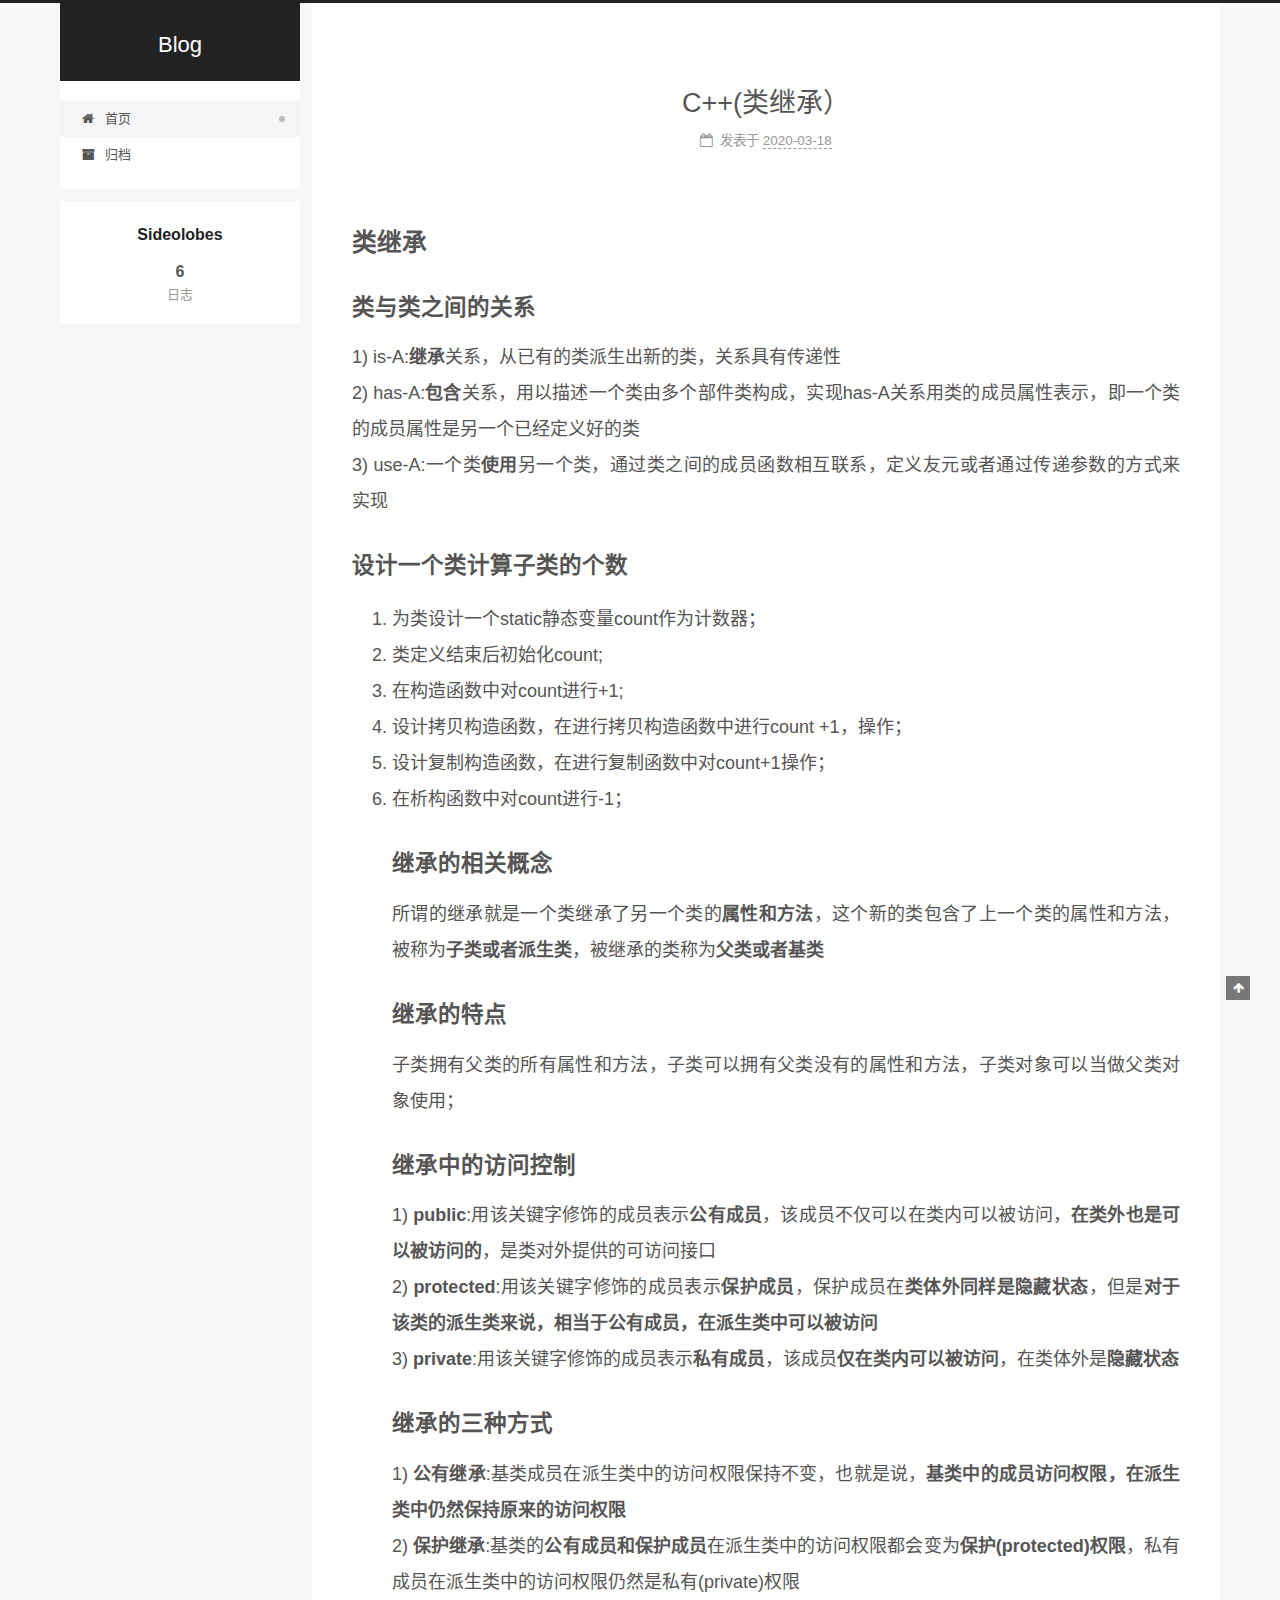
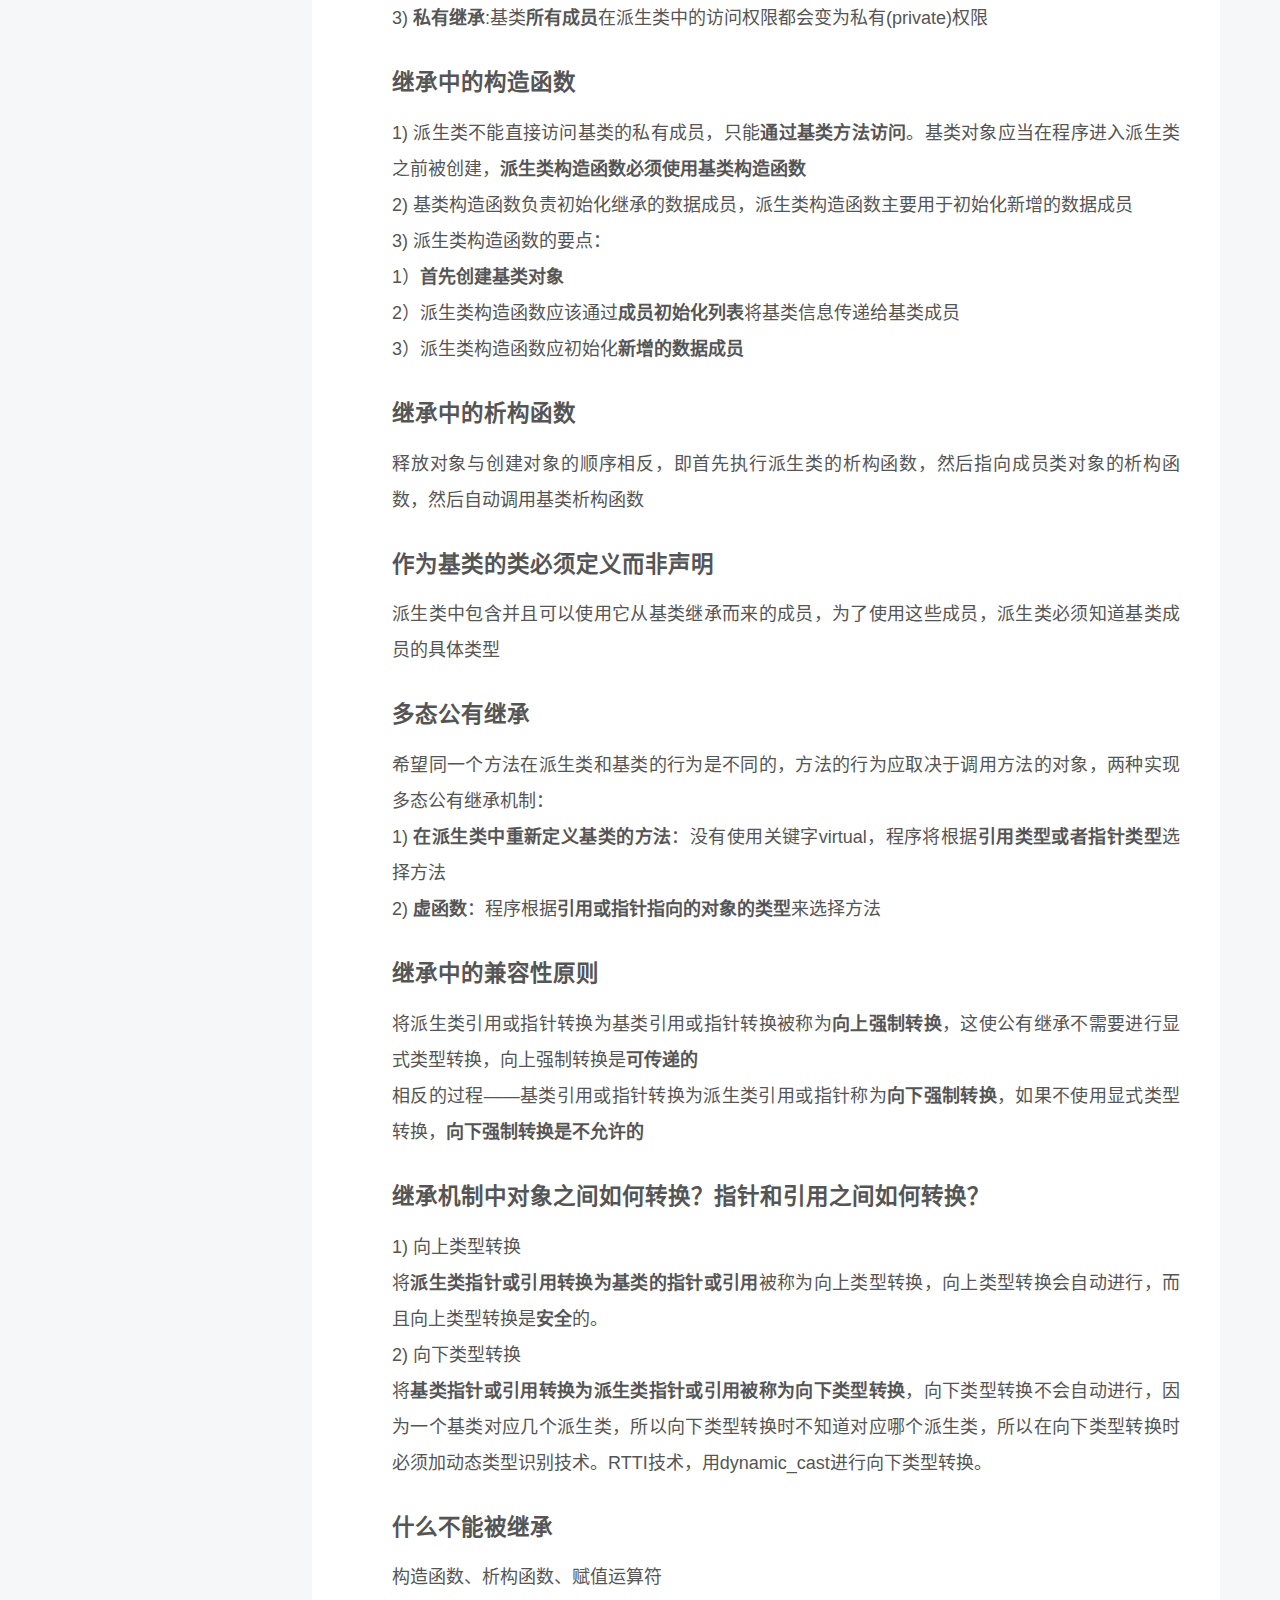
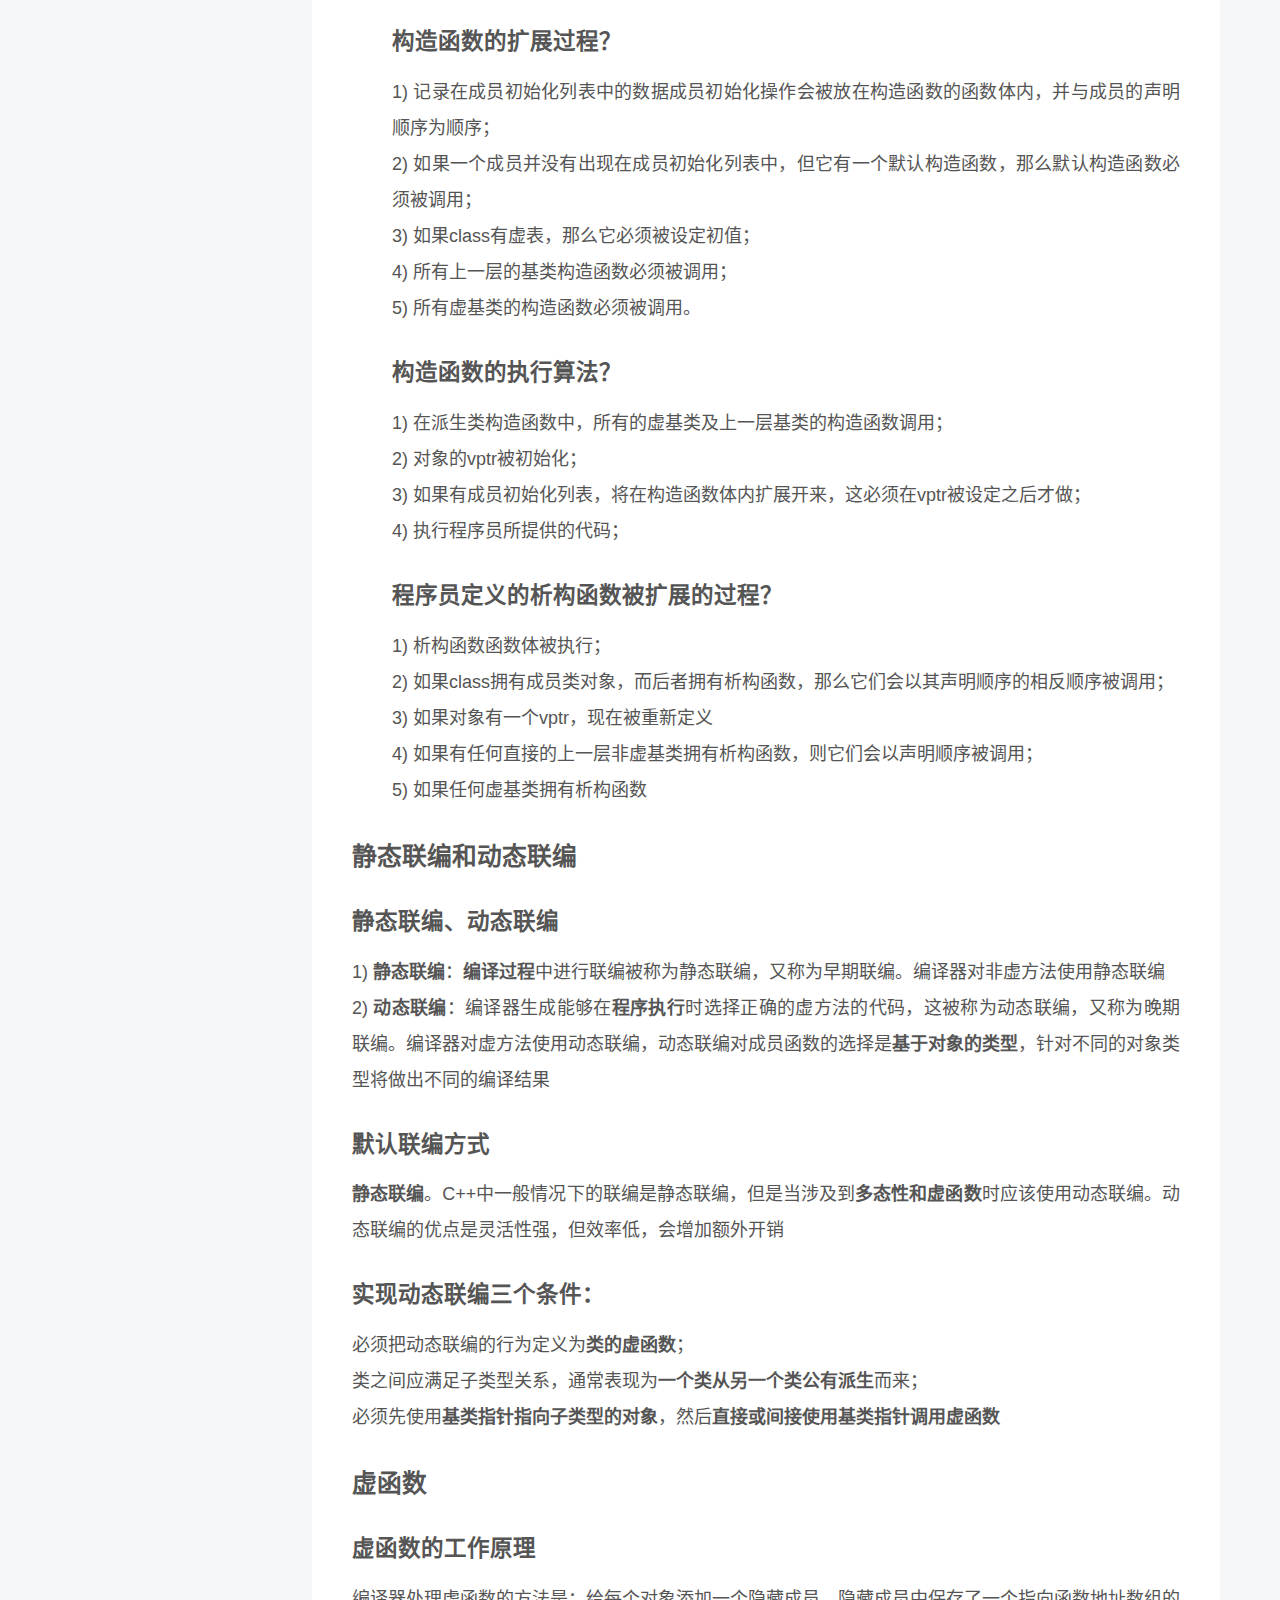
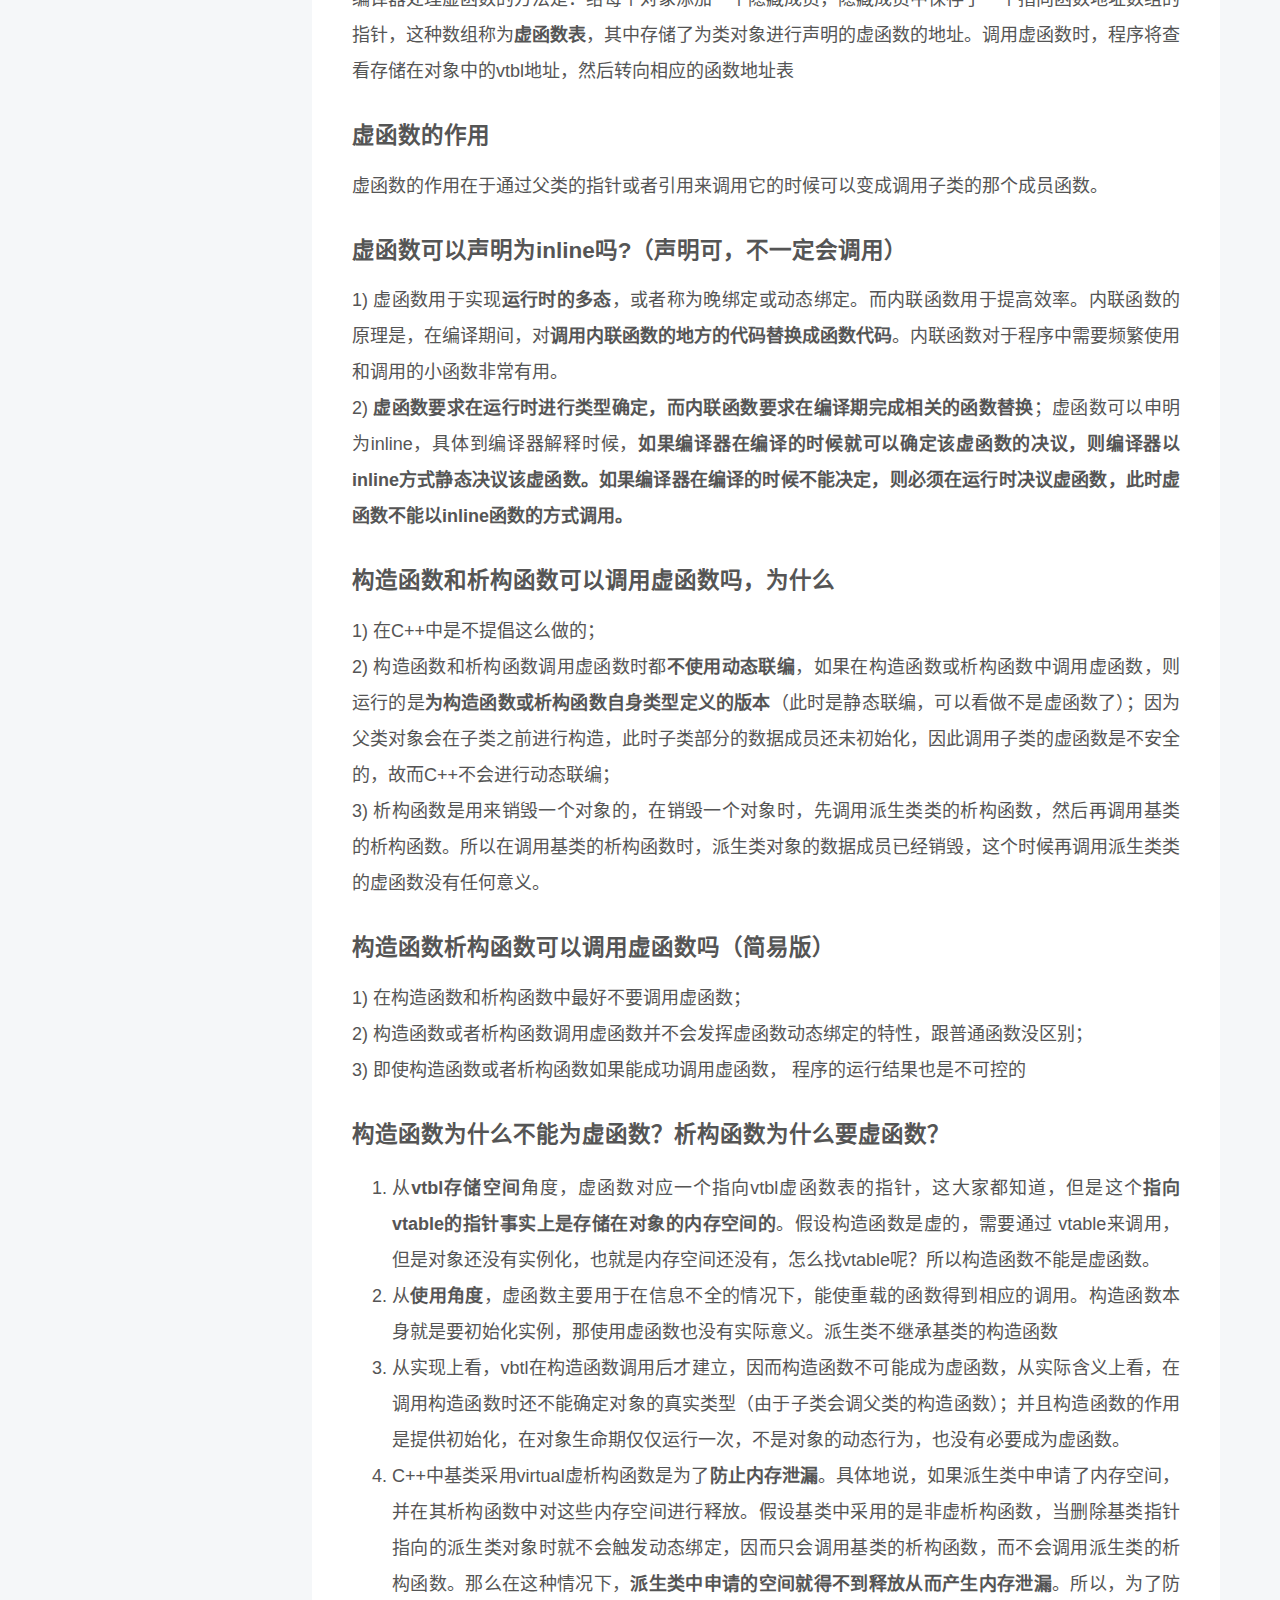
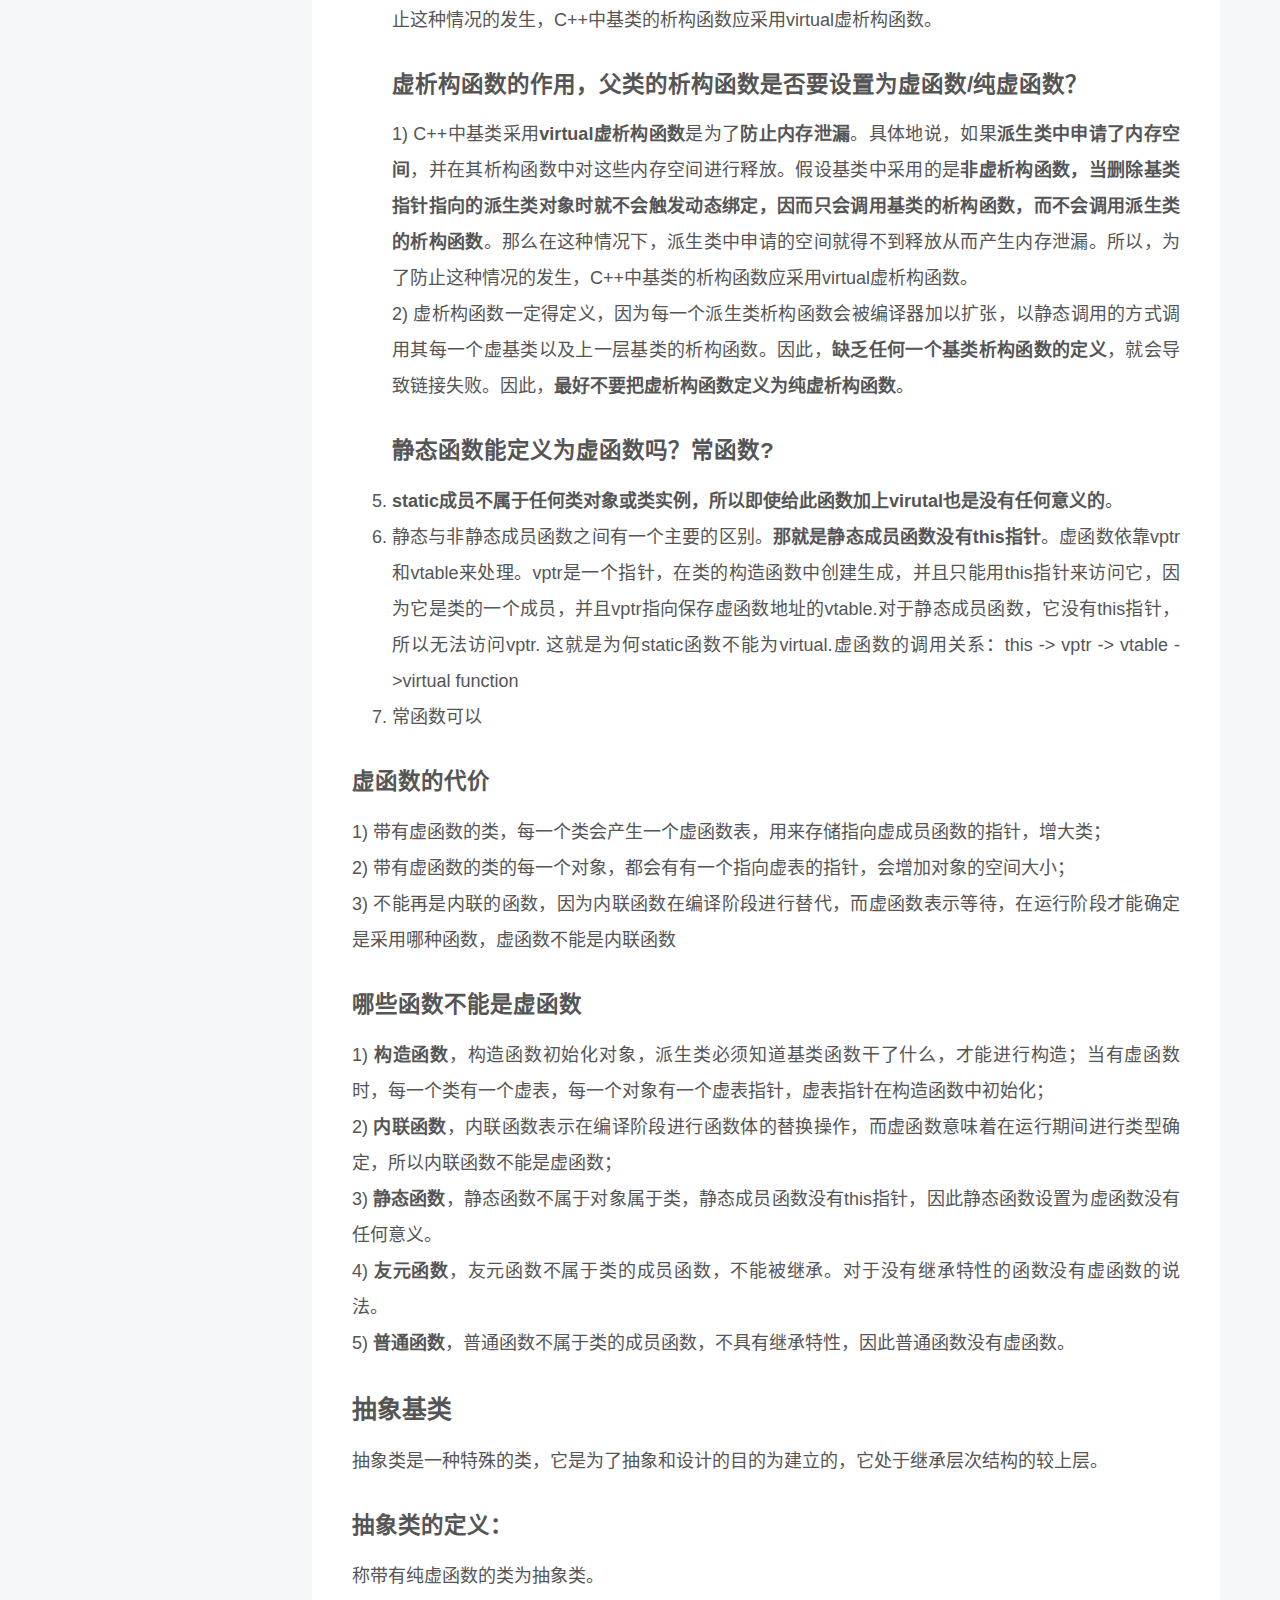
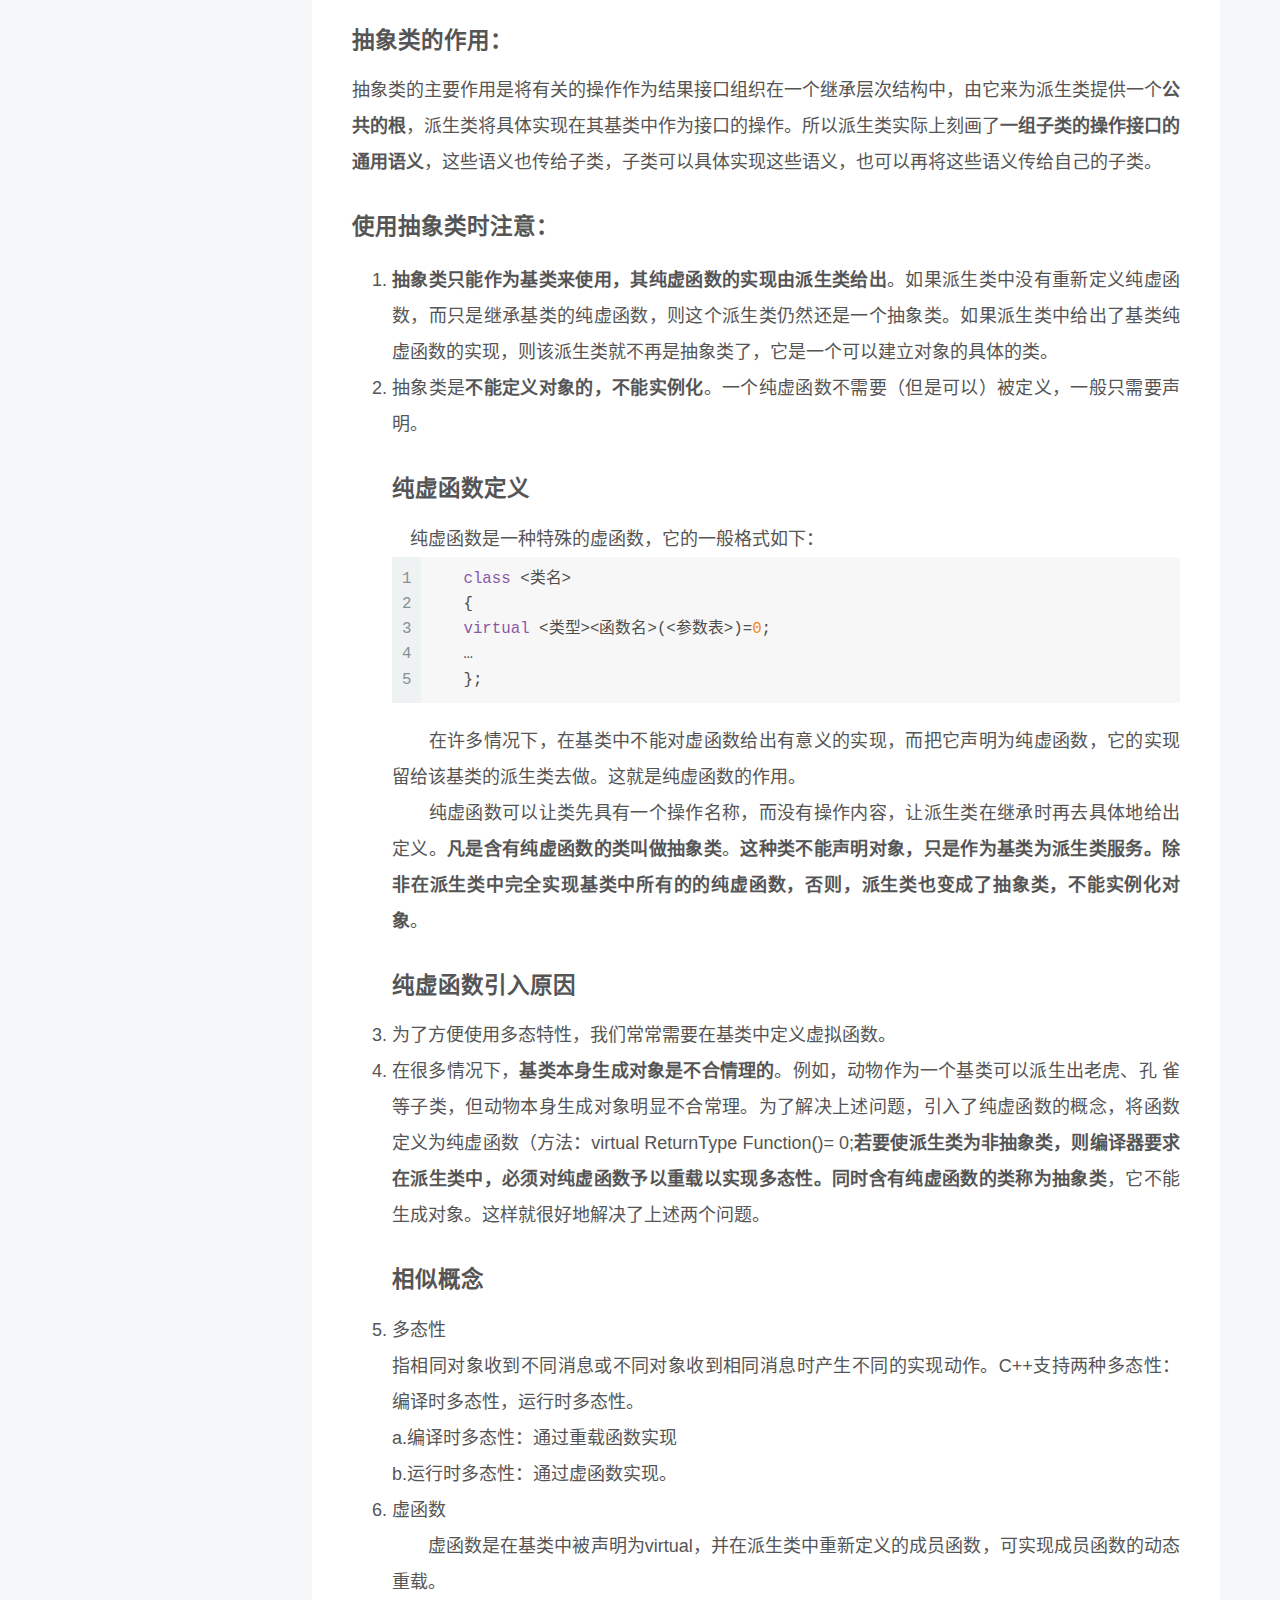
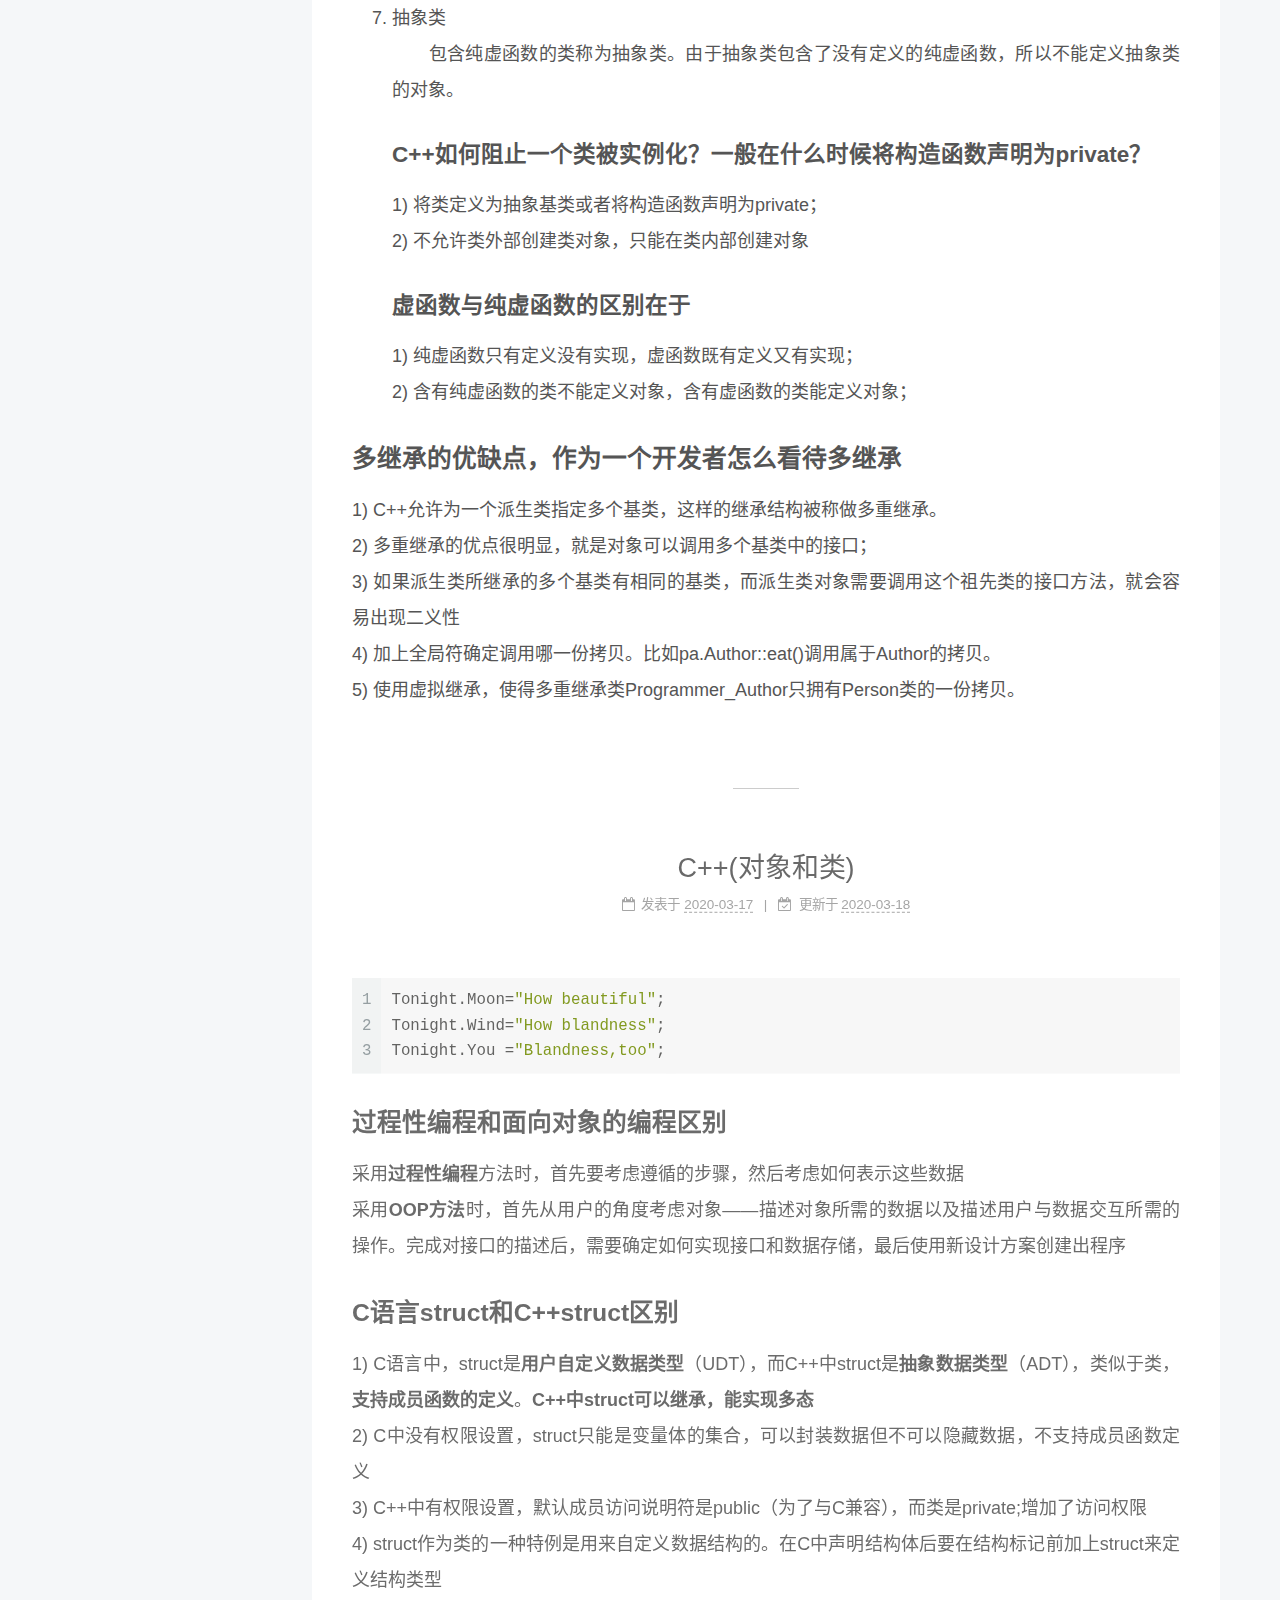
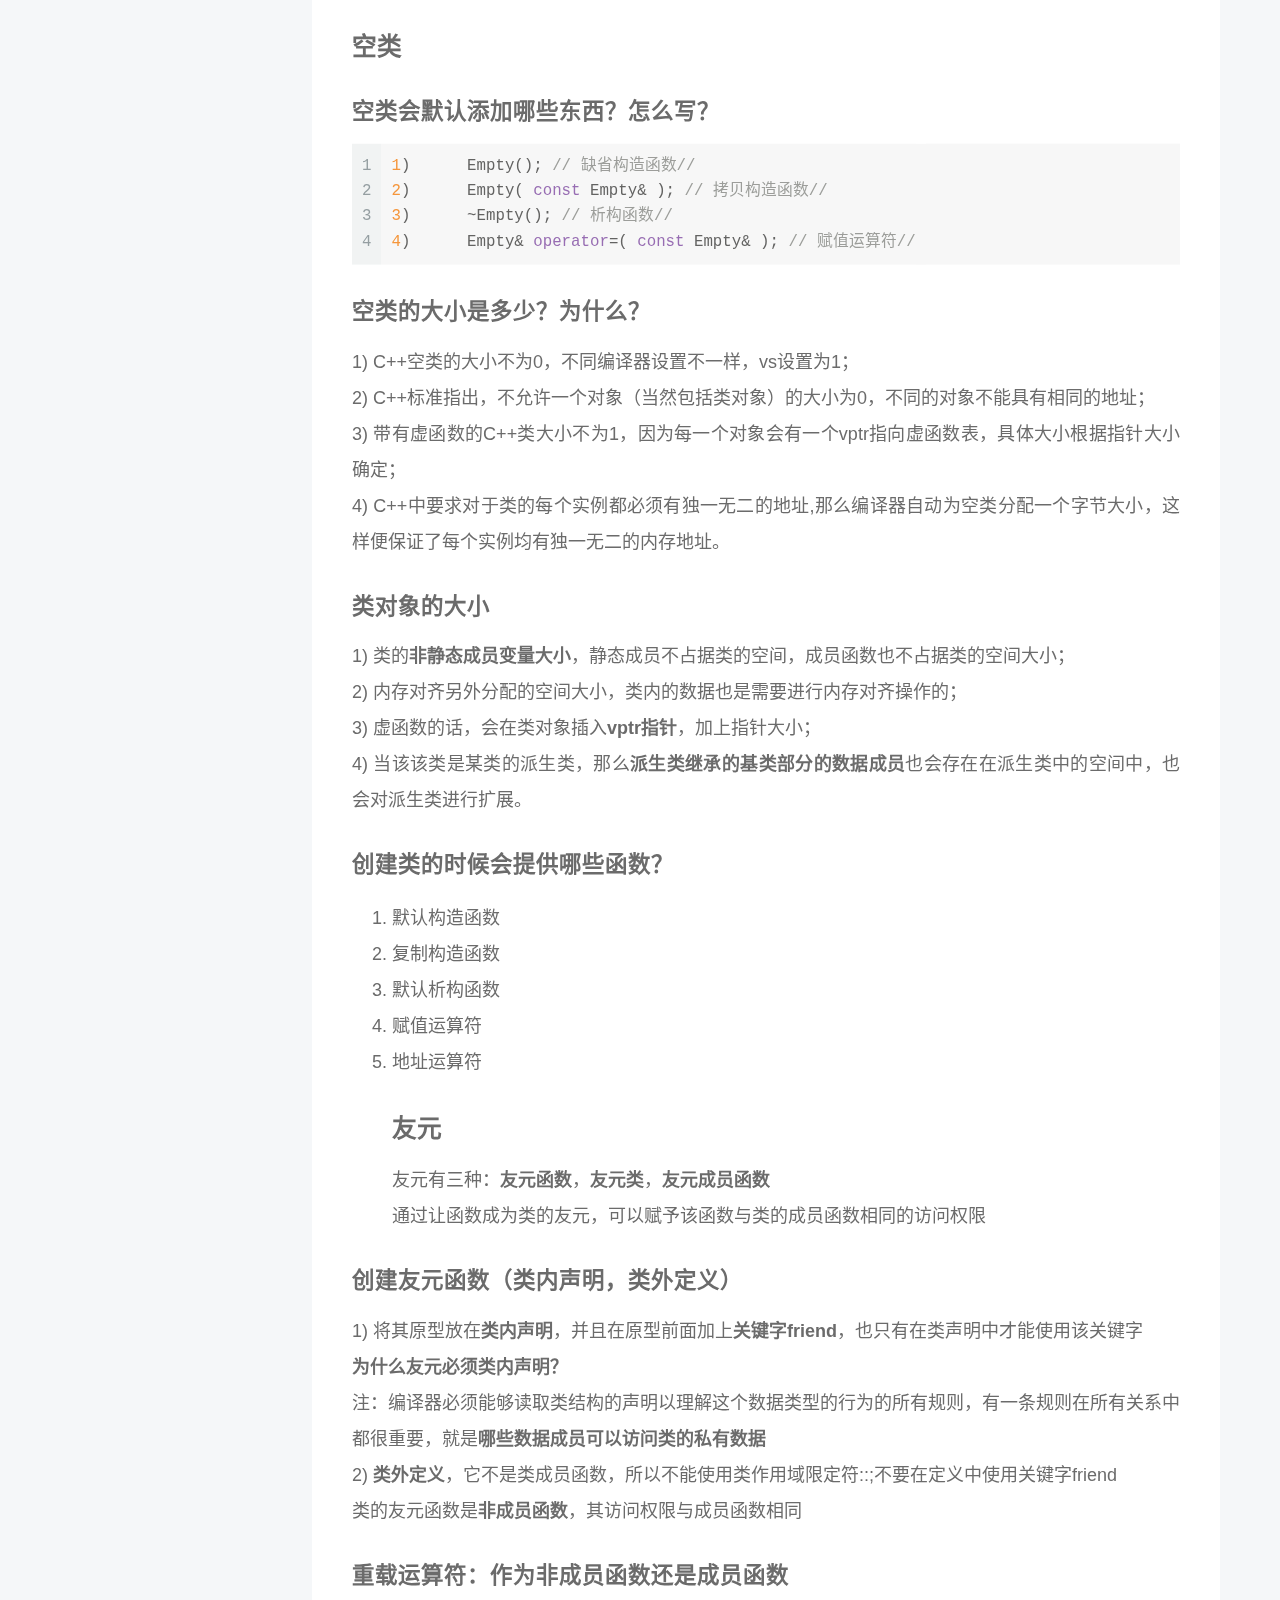
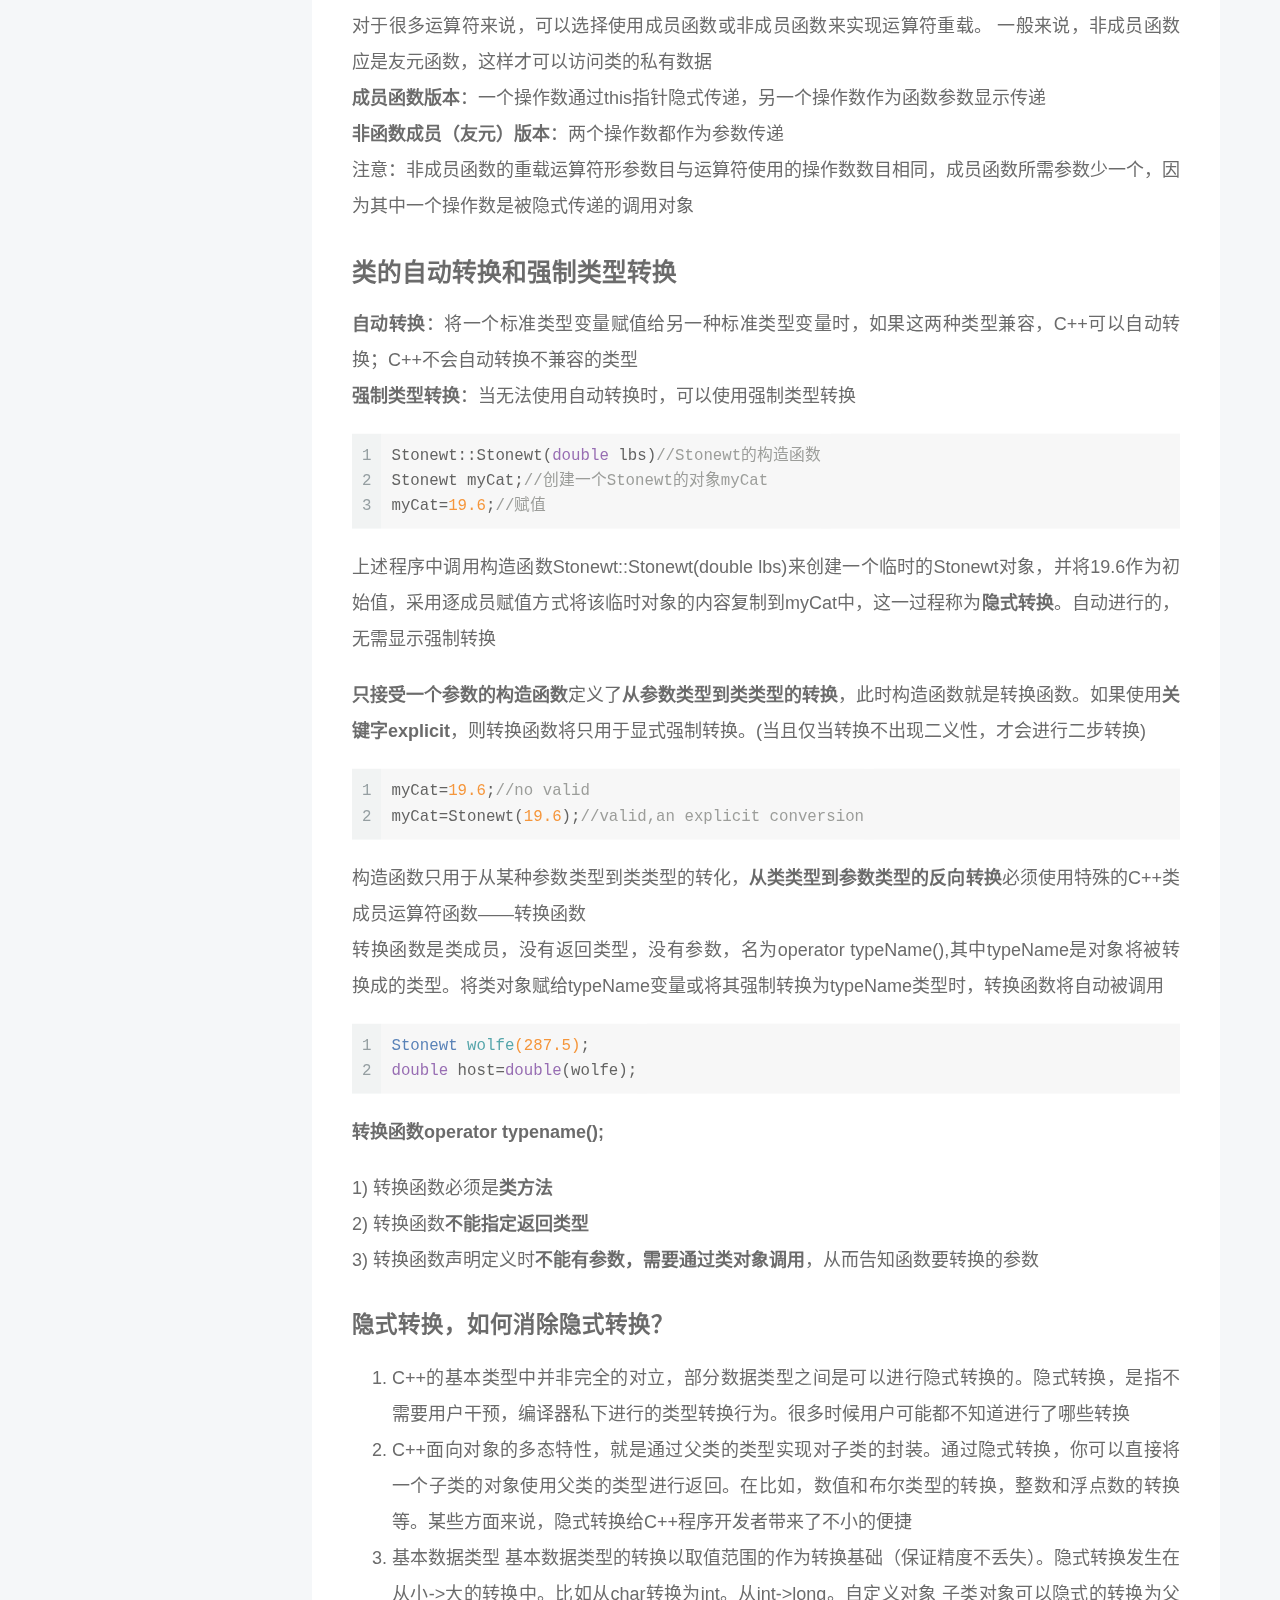
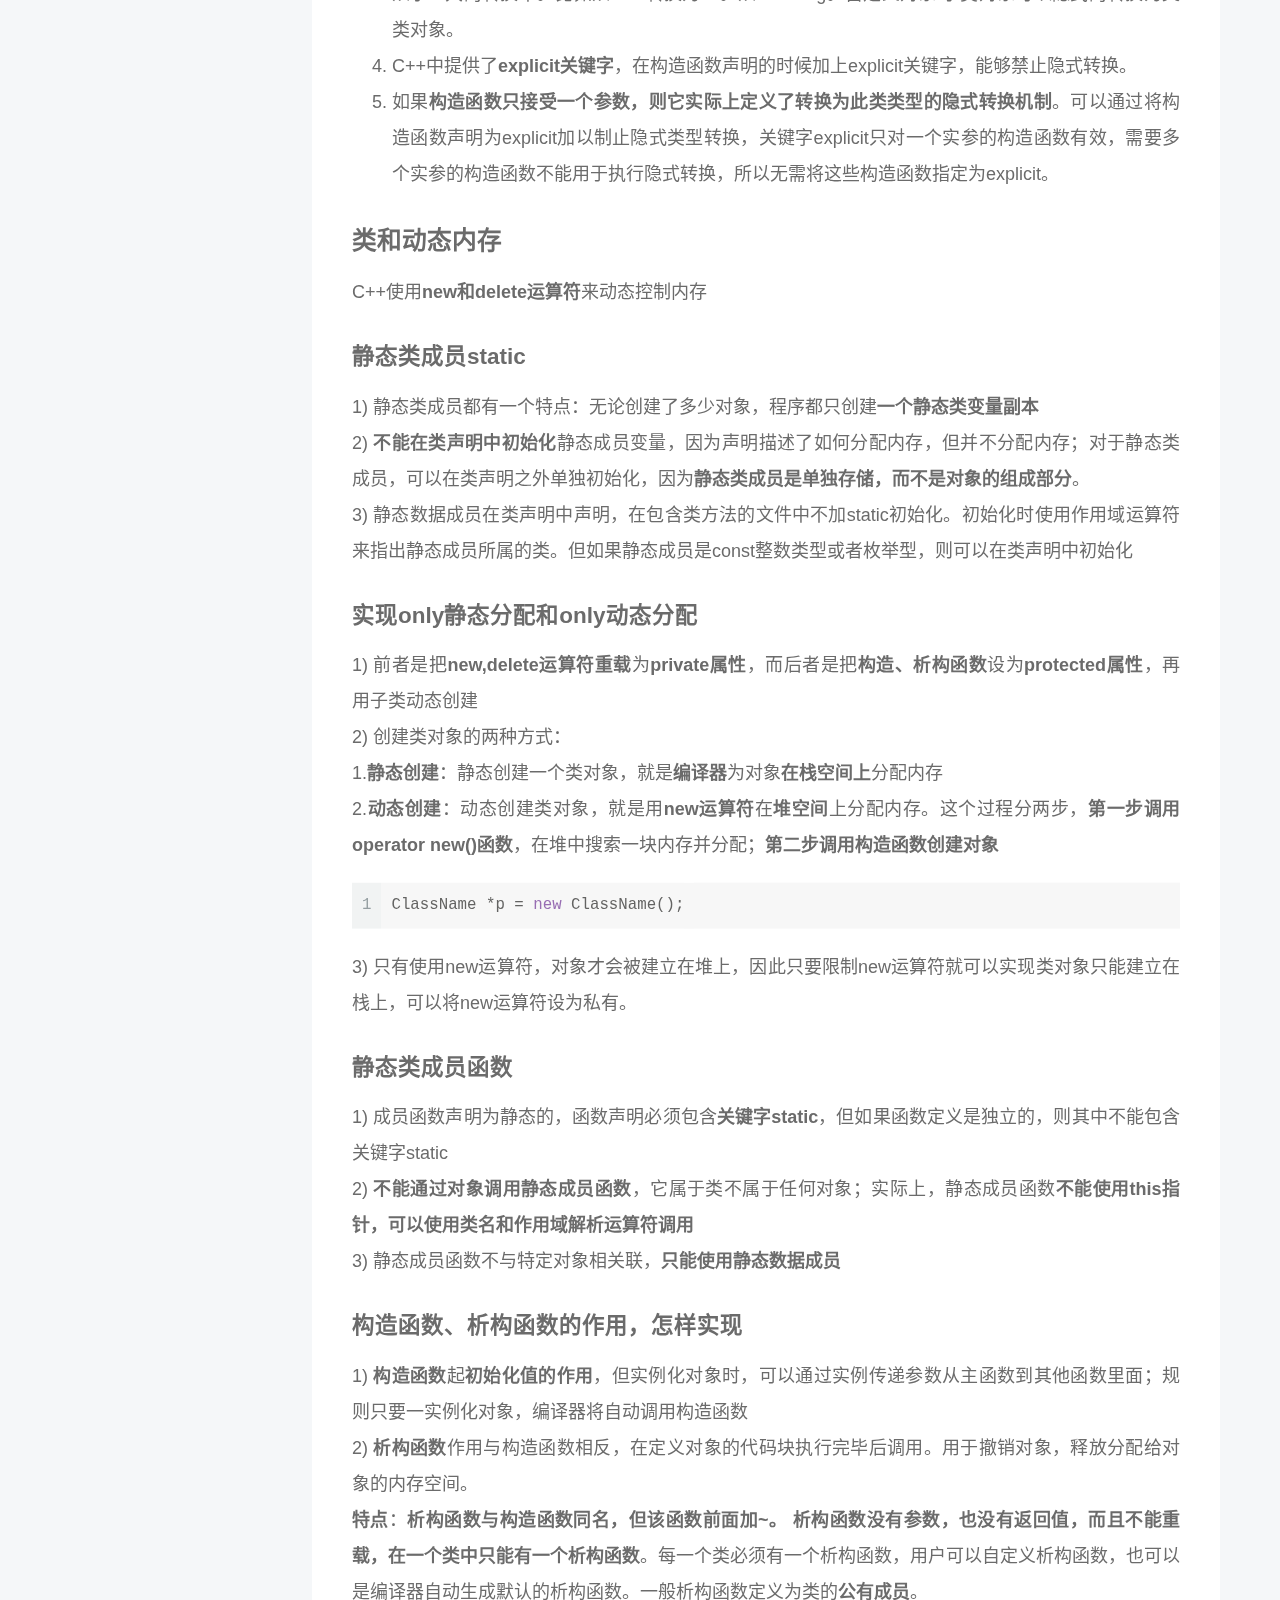
==== commit a319138a: "Site updated: 2020-03-18 22:24:07" ====
--- a/index.html
+++ b/index.html
@@ -139,7 +139,7 @@
   
   
   <article itemscope itemtype="http://schema.org/Article" class="post-block home" lang="zh-CN">
-    <link itemprop="mainEntityOfPage" href="https://sideolobes.github.io/2020/03/17/C++(%E5%AF%B9%E8%B1%A1%E5%92%8C%E7%B1%BB)/">
+    <link itemprop="mainEntityOfPage" href="https://sideolobes.github.io/2020/03/18/C++(%E7%B1%BB%E7%BB%A7%E6%89%BF%EF%BC%89/">
 
     <span hidden itemprop="author" itemscope itemtype="http://schema.org/Person">
       <meta itemprop="image" content="/images/avatar.gif">
@@ -153,7 +153,7 @@
       <header class="post-header">
         <h1 class="post-title" itemprop="name headline">
           
-            <a href="/2020/03/17/C++(%E5%AF%B9%E8%B1%A1%E5%92%8C%E7%B1%BB)/" class="post-title-link" itemprop="url">C++(对象和类)</a>
+            <a href="/2020/03/18/C++(%E7%B1%BB%E7%BB%A7%E6%89%BF%EF%BC%89/" class="post-title-link" itemprop="url">C++(类继承）</a>
         </h1>
 
         <div class="post-meta">
@@ -164,8 +164,114 @@
               <span class="post-meta-item-text">发表于</span>
               
 
-              <time title="创建时间：2020-03-17 15:38:22 / 修改时间：22:37:30" itemprop="dateCreated datePublished" datetime="2020-03-17T15:38:22+08:00">2020-03-17</time>
+              <time title="创建时间：2020-03-18 08:19:12 / 修改时间：22:18:04" itemprop="dateCreated datePublished" datetime="2020-03-18T08:19:12+08:00">2020-03-18</time>
             </span>
+
+          
+
+        </div>
+      </header>
+
+    
+    
+    
+    <div class="post-body" itemprop="articleBody">
+
+      
+          <h2 id="类继承"><a href="#类继承" class="headerlink" title="类继承"></a>类继承</h2><h3 id="类与类之间的关系"><a href="#类与类之间的关系" class="headerlink" title="类与类之间的关系"></a>类与类之间的关系</h3><p>1) is-A:<strong>继承</strong>关系，从已有的类派生出新的类，关系具有传递性<br>2) has-A:<strong>包含</strong>关系，用以描述一个类由多个部件类构成，实现has-A关系用类的成员属性表示，即一个类的成员属性是另一个已经定义好的类<br>3) use-A:一个类<strong>使用</strong>另一个类，通过类之间的成员函数相互联系，定义友元或者通过传递参数的方式来实现</p>
+<h3 id="设计一个类计算子类的个数"><a href="#设计一个类计算子类的个数" class="headerlink" title="设计一个类计算子类的个数"></a>设计一个类计算子类的个数</h3><ol>
+<li>为类设计一个static静态变量count作为计数器；</li>
+<li>类定义结束后初始化count;</li>
+<li>在构造函数中对count进行+1;</li>
+<li>设计拷贝构造函数，在进行拷贝构造函数中进行count +1，操作；</li>
+<li>设计复制构造函数，在进行复制函数中对count+1操作；</li>
+<li>在析构函数中对count进行-1；<h3 id="继承的相关概念"><a href="#继承的相关概念" class="headerlink" title="继承的相关概念"></a>继承的相关概念</h3>所谓的继承就是一个类继承了另一个类的<strong>属性和方法</strong>，这个新的类包含了上一个类的属性和方法，被称为<strong>子类或者派生类</strong>，被继承的类称为<strong>父类或者基类</strong><h3 id="继承的特点"><a href="#继承的特点" class="headerlink" title="继承的特点"></a>继承的特点</h3>子类拥有父类的所有属性和方法，子类可以拥有父类没有的属性和方法，子类对象可以当做父类对象使用；<h3 id="继承中的访问控制"><a href="#继承中的访问控制" class="headerlink" title="继承中的访问控制"></a>继承中的访问控制</h3>1) <strong>public</strong>:用该关键字修饰的成员表示<strong>公有成员</strong>，该成员不仅可以在类内可以被访问，<strong>在类外也是可以被访问的</strong>，是类对外提供的可访问接口<br>2) <strong>protected</strong>:用该关键字修饰的成员表示<strong>保护成员</strong>，保护成员在<strong>类体外同样是隐藏状态</strong>，但是<strong>对于该类的派生类来说，相当于公有成员，在派生类中可以被访问</strong><br>3) <strong>private</strong>:用该关键字修饰的成员表示<strong>私有成员</strong>，该成员<strong>仅在类内可以被访问</strong>，在类体外是<strong>隐藏状态</strong><h3 id="继承的三种方式"><a href="#继承的三种方式" class="headerlink" title="继承的三种方式"></a>继承的三种方式</h3>1) <strong>公有继承</strong>:基类成员在派生类中的访问权限保持不变，也就是说，<strong>基类中的成员访问权限，在派生类中仍然保持原来的访问权限</strong><br>2) <strong>保护继承</strong>:基类的<strong>公有成员和保护成员</strong>在派生类中的访问权限都会变为<strong>保护(protected)权限</strong>，私有成员在派生类中的访问权限仍然是私有(private)权限<br>3) <strong>私有继承</strong>:基类<strong>所有成员</strong>在派生类中的访问权限都会变为私有(private)权限<h3 id="继承中的构造函数"><a href="#继承中的构造函数" class="headerlink" title="继承中的构造函数"></a>继承中的构造函数</h3>1) 派生类不能直接访问基类的私有成员，只能<strong>通过基类方法访问</strong>。基类对象应当在程序进入派生类之前被创建，<strong>派生类构造函数必须使用基类构造函数</strong><br>2) 基类构造函数负责初始化继承的数据成员，派生类构造函数主要用于初始化新增的数据成员<br>3) 派生类构造函数的要点：<br>1）<strong>首先创建基类对象</strong><br>2）派生类构造函数应该通过<strong>成员初始化列表</strong>将基类信息传递给基类成员<br>3）派生类构造函数应初始化<strong>新增的数据成员</strong><h3 id="继承中的析构函数"><a href="#继承中的析构函数" class="headerlink" title="继承中的析构函数"></a>继承中的析构函数</h3>释放对象与创建对象的顺序相反，即首先执行派生类的析构函数，然后指向成员类对象的析构函数，然后自动调用基类析构函数<h3 id="作为基类的类必须定义而非声明"><a href="#作为基类的类必须定义而非声明" class="headerlink" title="作为基类的类必须定义而非声明"></a>作为基类的类必须定义而非声明</h3>派生类中包含并且可以使用它从基类继承而来的成员，为了使用这些成员，派生类必须知道基类成员的具体类型<h3 id="多态公有继承"><a href="#多态公有继承" class="headerlink" title="多态公有继承"></a>多态公有继承</h3>希望同一个方法在派生类和基类的行为是不同的，方法的行为应取决于调用方法的对象，两种实现多态公有继承机制：<br>1) <strong>在派生类中重新定义基类的方法</strong>：没有使用关键字virtual，程序将根据<strong>引用类型或者指针类型</strong>选择方法<br>2) <strong>虚函数</strong>：程序根据<strong>引用或指针指向的对象的类型</strong>来选择方法<h3 id="继承中的兼容性原则"><a href="#继承中的兼容性原则" class="headerlink" title="继承中的兼容性原则"></a>继承中的兼容性原则</h3>将派生类引用或指针转换为基类引用或指针转换被称为<strong>向上强制转换</strong>，这使公有继承不需要进行显式类型转换，向上强制转换是<strong>可传递的</strong><br>相反的过程——基类引用或指针转换为派生类引用或指针称为<strong>向下强制转换</strong>，如果不使用显式类型转换，<strong>向下强制转换是不允许的</strong><h3 id="继承机制中对象之间如何转换？指针和引用之间如何转换？"><a href="#继承机制中对象之间如何转换？指针和引用之间如何转换？" class="headerlink" title="继承机制中对象之间如何转换？指针和引用之间如何转换？"></a>继承机制中对象之间如何转换？指针和引用之间如何转换？</h3>1)    向上类型转换<br>将<strong>派生类指针或引用转换为基类的指针或引用</strong>被称为向上类型转换，向上类型转换会自动进行，而且向上类型转换是<strong>安全</strong>的。<br>2)    向下类型转换<br>将<strong>基类指针或引用转换为派生类指针或引用被称为向下类型转换</strong>，向下类型转换不会自动进行，因为一个基类对应几个派生类，所以向下类型转换时不知道对应哪个派生类，所以在向下类型转换时必须加动态类型识别技术。RTTI技术，用dynamic_cast进行向下类型转换。<h3 id="什么不能被继承"><a href="#什么不能被继承" class="headerlink" title="什么不能被继承"></a>什么不能被继承</h3>构造函数、析构函数、赋值运算符<h3 id="构造函数的扩展过程？"><a href="#构造函数的扩展过程？" class="headerlink" title="构造函数的扩展过程？"></a>构造函数的扩展过程？</h3>1)    记录在成员初始化列表中的数据成员初始化操作会被放在构造函数的函数体内，并与成员的声明顺序为顺序；<br>2)    如果一个成员并没有出现在成员初始化列表中，但它有一个默认构造函数，那么默认构造函数必须被调用；<br>3)    如果class有虚表，那么它必须被设定初值；<br>4)    所有上一层的基类构造函数必须被调用；<br>5)    所有虚基类的构造函数必须被调用。<h3 id="构造函数的执行算法？"><a href="#构造函数的执行算法？" class="headerlink" title="构造函数的执行算法？"></a>构造函数的执行算法？</h3>1)    在派生类构造函数中，所有的虚基类及上一层基类的构造函数调用；<br>2)    对象的vptr被初始化；<br>3)    如果有成员初始化列表，将在构造函数体内扩展开来，这必须在vptr被设定之后才做；<br>4)    执行程序员所提供的代码；<h3 id="程序员定义的析构函数被扩展的过程？"><a href="#程序员定义的析构函数被扩展的过程？" class="headerlink" title="程序员定义的析构函数被扩展的过程？"></a>程序员定义的析构函数被扩展的过程？</h3>1)    析构函数函数体被执行；<br>2)    如果class拥有成员类对象，而后者拥有析构函数，那么它们会以其声明顺序的相反顺序被调用；<br>3)    如果对象有一个vptr，现在被重新定义<br>4)    如果有任何直接的上一层非虚基类拥有析构函数，则它们会以声明顺序被调用；<br>5)    如果任何虚基类拥有析构函数</li>
+</ol>
+<h2 id="静态联编和动态联编"><a href="#静态联编和动态联编" class="headerlink" title="静态联编和动态联编"></a>静态联编和动态联编</h2><h3 id="静态联编、动态联编"><a href="#静态联编、动态联编" class="headerlink" title="静态联编、动态联编"></a>静态联编、动态联编</h3><p>1) <strong>静态联编</strong>：<strong>编译过程</strong>中进行联编被称为静态联编，又称为早期联编。编译器对非虚方法使用静态联编<br>2) <strong>动态联编</strong>：编译器生成能够在<strong>程序执行</strong>时选择正确的虚方法的代码，这被称为动态联编，又称为晚期联编。编译器对虚方法使用动态联编，动态联编对成员函数的选择是<strong>基于对象的类型</strong>，针对不同的对象类型将做出不同的编译结果</p>
+<h3 id="默认联编方式"><a href="#默认联编方式" class="headerlink" title="默认联编方式"></a>默认联编方式</h3><p><strong>静态联编</strong>。C++中一般情况下的联编是静态联编，但是当涉及到<strong>多态性和虚函数</strong>时应该使用动态联编。动态联编的优点是灵活性强，但效率低，会增加额外开销</p>
+<h3 id="实现动态联编三个条件："><a href="#实现动态联编三个条件：" class="headerlink" title="实现动态联编三个条件："></a>实现动态联编三个条件：</h3><p>必须把动态联编的行为定义为<strong>类的虚函数</strong>；<br>类之间应满足子类型关系，通常表现为<strong>一个类从另一个类公有派生</strong>而来；<br>必须先使用<strong>基类指针指向子类型的对象</strong>，然后<strong>直接或间接使用基类指针调用虚函数</strong></p>
+<h2 id="虚函数"><a href="#虚函数" class="headerlink" title="虚函数"></a>虚函数</h2><h3 id="虚函数的工作原理"><a href="#虚函数的工作原理" class="headerlink" title="虚函数的工作原理"></a>虚函数的工作原理</h3><p>编译器处理虚函数的方法是：给每个对象添加一个隐藏成员，隐藏成员中保存了一个指向函数地址数组的指针，这种数组称为<strong>虚函数表</strong>，其中存储了为类对象进行声明的虚函数的地址。调用虚函数时，程序将查看存储在对象中的vtbl地址，然后转向相应的函数地址表</p>
+<h3 id="虚函数的作用"><a href="#虚函数的作用" class="headerlink" title="虚函数的作用"></a>虚函数的作用</h3><p>虚函数的作用在于通过父类的指针或者引用来调用它的时候可以变成调用子类的那个成员函数。</p>
+<h3 id="虚函数可以声明为inline吗-（声明可，不一定会调用）"><a href="#虚函数可以声明为inline吗-（声明可，不一定会调用）" class="headerlink" title="虚函数可以声明为inline吗?（声明可，不一定会调用）"></a>虚函数可以声明为inline吗?（声明可，不一定会调用）</h3><p>1)    虚函数用于实现<strong>运行时的多态</strong>，或者称为晚绑定或动态绑定。而内联函数用于提高效率。内联函数的原理是，在编译期间，对<strong>调用内联函数的地方的代码替换成函数代码</strong>。内联函数对于程序中需要频繁使用和调用的小函数非常有用。<br>2)    <strong>虚函数要求在运行时进行类型确定，而内联函数要求在编译期完成相关的函数替换</strong>；虚函数可以申明为inline，具体到编译器解释时候，<strong>如果编译器在编译的时候就可以确定该虚函数的决议，则编译器以inline方式静态决议该虚函数。如果编译器在编译的时候不能决定，则必须在运行时决议虚函数，此时虚函数不能以inline函数的方式调用。</strong></p>
+<h3 id="构造函数和析构函数可以调用虚函数吗，为什么"><a href="#构造函数和析构函数可以调用虚函数吗，为什么" class="headerlink" title="构造函数和析构函数可以调用虚函数吗，为什么"></a>构造函数和析构函数可以调用虚函数吗，为什么</h3><p>1)    在C++中是不提倡这么做的；<br>2)    构造函数和析构函数调用虚函数时都<strong>不使用动态联编</strong>，如果在构造函数或析构函数中调用虚函数，则运行的是<strong>为构造函数或析构函数自身类型定义的版本</strong>（此时是静态联编，可以看做不是虚函数了）；因为父类对象会在子类之前进行构造，此时子类部分的数据成员还未初始化，因此调用子类的虚函数是不安全的，故而C++不会进行动态联编；<br>3)    析构函数是用来销毁一个对象的，在销毁一个对象时，先调用派生类类的析构函数，然后再调用基类的析构函数。所以在调用基类的析构函数时，派生类对象的数据成员已经销毁，这个时候再调用派生类类的虚函数没有任何意义。</p>
+<h3 id="构造函数析构函数可以调用虚函数吗（简易版）"><a href="#构造函数析构函数可以调用虚函数吗（简易版）" class="headerlink" title="构造函数析构函数可以调用虚函数吗（简易版）"></a>构造函数析构函数可以调用虚函数吗（简易版）</h3><p>1)    在构造函数和析构函数中最好不要调用虚函数；<br>2)    构造函数或者析构函数调用虚函数并不会发挥虚函数动态绑定的特性，跟普通函数没区别；<br>3)    即使构造函数或者析构函数如果能成功调用虚函数， 程序的运行结果也是不可控的</p>
+<h3 id="构造函数为什么不能为虚函数？析构函数为什么要虚函数？"><a href="#构造函数为什么不能为虚函数？析构函数为什么要虚函数？" class="headerlink" title="构造函数为什么不能为虚函数？析构函数为什么要虚函数？"></a>构造函数为什么不能为虚函数？析构函数为什么要虚函数？</h3><ol>
+<li>从<strong>vtbl存储空间</strong>角度，虚函数对应一个指向vtbl虚函数表的指针，这大家都知道，但是这个<strong>指向vtable的指针事实上是存储在对象的内存空间的</strong>。假设构造函数是虚的，需要通过 vtable来调用，但是对象还没有实例化，也就是内存空间还没有，怎么找vtable呢？所以构造函数不能是虚函数。</li>
+<li>从<strong>使用角度</strong>，虚函数主要用于在信息不全的情况下，能使重载的函数得到相应的调用。构造函数本身就是要初始化实例，那使用虚函数也没有实际意义。派生类不继承基类的构造函数</li>
+<li>从实现上看，vbtl在构造函数调用后才建立，因而构造函数不可能成为虚函数，从实际含义上看，在调用构造函数时还不能确定对象的真实类型（由于子类会调父类的构造函数）；并且构造函数的作用是提供初始化，在对象生命期仅仅运行一次，不是对象的动态行为，也没有必要成为虚函数。</li>
+<li>C++中基类采用virtual虚析构函数是为了<strong>防止内存泄漏</strong>。具体地说，如果派生类中申请了内存空间，并在其析构函数中对这些内存空间进行释放。假设基类中采用的是非虚析构函数，当删除基类指针指向的派生类对象时就不会触发动态绑定，因而只会调用基类的析构函数，而不会调用派生类的析构函数。那么在这种情况下，<strong>派生类中申请的空间就得不到释放从而产生内存泄漏</strong>。所以，为了防止这种情况的发生，C++中基类的析构函数应采用virtual虚析构函数。<h3 id="虚析构函数的作用，父类的析构函数是否要设置为虚函数-纯虚函数？"><a href="#虚析构函数的作用，父类的析构函数是否要设置为虚函数-纯虚函数？" class="headerlink" title="虚析构函数的作用，父类的析构函数是否要设置为虚函数/纯虚函数？"></a>虚析构函数的作用，父类的析构函数是否要设置为虚函数/纯虚函数？</h3>1)    C++中基类采用<strong>virtual虚析构函数</strong>是为了<strong>防止内存泄漏</strong>。具体地说，如果<strong>派生类中申请了内存空间</strong>，并在其析构函数中对这些内存空间进行释放。假设基类中采用的是<strong>非虚析构函数，当删除基类指针指向的派生类对象时就不会触发动态绑定，因而只会调用基类的析构函数，而不会调用派生类的析构函数</strong>。那么在这种情况下，派生类中申请的空间就得不到释放从而产生内存泄漏。所以，为了防止这种情况的发生，C++中基类的析构函数应采用virtual虚析构函数。<br>2)    虚析构函数一定得定义，因为每一个派生类析构函数会被编译器加以扩张，以静态调用的方式调用其每一个虚基类以及上一层基类的析构函数。因此，<strong>缺乏任何一个基类析构函数的定义</strong>，就会导致链接失败。因此，<strong>最好不要把虚析构函数定义为纯虚析构函数</strong>。<h3 id="静态函数能定义为虚函数吗？常函数"><a href="#静态函数能定义为虚函数吗？常函数" class="headerlink" title="静态函数能定义为虚函数吗？常函数?"></a>静态函数能定义为虚函数吗？常函数?</h3></li>
+<li><strong>static成员不属于任何类对象或类实例，所以即使给此函数加上virutal也是没有任何意义的</strong>。</li>
+<li>静态与非静态成员函数之间有一个主要的区别。<strong>那就是静态成员函数没有this指针</strong>。虚函数依靠vptr和vtable来处理。vptr是一个指针，在类的构造函数中创建生成，并且只能用this指针来访问它，因为它是类的一个成员，并且vptr指向保存虚函数地址的vtable.对于静态成员函数，它没有this指针，所以无法访问vptr. 这就是为何static函数不能为virtual.虚函数的调用关系：this -&gt; vptr -&gt; vtable -&gt;virtual function</li>
+<li>常函数可以</li>
+</ol>
+<h3 id="虚函数的代价"><a href="#虚函数的代价" class="headerlink" title="虚函数的代价"></a>虚函数的代价</h3><p>1)    带有虚函数的类，每一个类会产生一个虚函数表，用来存储指向虚成员函数的指针，增大类；<br>2)    带有虚函数的类的每一个对象，都会有有一个指向虚表的指针，会增加对象的空间大小；<br>3)    不能再是内联的函数，因为内联函数在编译阶段进行替代，而虚函数表示等待，在运行阶段才能确定是采用哪种函数，虚函数不能是内联函数</p>
+<h3 id="哪些函数不能是虚函数"><a href="#哪些函数不能是虚函数" class="headerlink" title="哪些函数不能是虚函数"></a>哪些函数不能是虚函数</h3><p>1)    <strong>构造函数</strong>，构造函数初始化对象，派生类必须知道基类函数干了什么，才能进行构造；当有虚函数时，每一个类有一个虚表，每一个对象有一个虚表指针，虚表指针在构造函数中初始化；<br>2)    <strong>内联函数</strong>，内联函数表示在编译阶段进行函数体的替换操作，而虚函数意味着在运行期间进行类型确定，所以内联函数不能是虚函数；<br>3)    <strong>静态函数</strong>，静态函数不属于对象属于类，静态成员函数没有this指针，因此静态函数设置为虚函数没有任何意义。<br>4)    <strong>友元函数</strong>，友元函数不属于类的成员函数，不能被继承。对于没有继承特性的函数没有虚函数的说法。<br>5)    <strong>普通函数</strong>，普通函数不属于类的成员函数，不具有继承特性，因此普通函数没有虚函数。</p>
+<h2 id="抽象基类"><a href="#抽象基类" class="headerlink" title="抽象基类"></a>抽象基类</h2><p>抽象类是一种特殊的类，它是为了抽象和设计的目的为建立的，它处于继承层次结构的较上层。</p>
+<h3 id="抽象类的定义："><a href="#抽象类的定义：" class="headerlink" title="抽象类的定义："></a>抽象类的定义：</h3><p>   称带有纯虚函数的类为抽象类。</p>
+<h3 id="抽象类的作用："><a href="#抽象类的作用：" class="headerlink" title="抽象类的作用："></a>抽象类的作用：</h3><p>抽象类的主要作用是将有关的操作作为结果接口组织在一个继承层次结构中，由它来为派生类提供一个<strong>公共的根</strong>，派生类将具体实现在其基类中作为接口的操作。所以派生类实际上刻画了<strong>一组子类的操作接口的通用语义</strong>，这些语义也传给子类，子类可以具体实现这些语义，也可以再将这些语义传给自己的子类。</p>
+<h3 id="使用抽象类时注意："><a href="#使用抽象类时注意：" class="headerlink" title="使用抽象类时注意："></a>使用抽象类时注意：</h3><ol>
+<li><strong>抽象类只能作为基类来使用，其纯虚函数的实现由派生类给出</strong>。如果派生类中没有重新定义纯虚函数，而只是继承基类的纯虚函数，则这个派生类仍然还是一个抽象类。如果派生类中给出了基类纯虚函数的实现，则该派生类就不再是抽象类了，它是一个可以建立对象的具体的类。</li>
+<li>抽象类是<strong>不能定义对象的，不能实例化</strong>。一个纯虚函数不需要（但是可以）被定义，一般只需要声明。<h3 id="纯虚函数定义"><a href="#纯虚函数定义" class="headerlink" title="纯虚函数定义"></a>纯虚函数定义</h3>　纯虚函数是一种特殊的虚函数，它的一般格式如下：<figure class="highlight c++"><table><tr><td class="gutter"><pre><span class="line">1</span><br><span class="line">2</span><br><span class="line">3</span><br><span class="line">4</span><br><span class="line">5</span><br></pre></td><td class="code"><pre><span class="line">　　<span class="class"><span class="keyword">class</span> &lt;类名&gt;</span></span><br><span class="line"><span class="class">　　&#123;</span></span><br><span class="line">　　<span class="keyword">virtual</span> &lt;类型&gt;&lt;函数名&gt;(&lt;参数表&gt;)=<span class="number">0</span>;</span><br><span class="line">　　…</span><br><span class="line">　　&#125;;</span><br></pre></td></tr></table></figure>
+　　在许多情况下，在基类中不能对虚函数给出有意义的实现，而把它声明为纯虚函数，它的实现留给该基类的派生类去做。这就是纯虚函数的作用。<br>　　纯虚函数可以让类先具有一个操作名称，而没有操作内容，让派生类在继承时再去具体地给出定义。<strong>凡是含有纯虚函数的类叫做抽象类</strong>。<strong>这种类不能声明对象，只是作为基类为派生类服务。除非在派生类中完全实现基类中所有的的纯虚函数，否则，派生类也变成了抽象类，不能实例化对象</strong>。<h3 id="纯虚函数引入原因"><a href="#纯虚函数引入原因" class="headerlink" title="纯虚函数引入原因"></a>纯虚函数引入原因</h3></li>
+<li>为了方便使用多态特性，我们常常需要在基类中定义虚拟函数。</li>
+<li>在很多情况下，<strong>基类本身生成对象是不合情理的</strong>。例如，动物作为一个基类可以派生出老虎、孔 雀等子类，但动物本身生成对象明显不合常理。为了解决上述问题，引入了纯虚函数的概念，将函数定义为纯虚函数（方法：virtual ReturnType Function()= 0;<strong>若要使派生类为非抽象类，则编译器要求在派生类中，必须对纯虚函数予以重载以实现多态性。同时含有纯虚函数的类称为抽象类</strong>，它不能生成对象。这样就很好地解决了上述两个问题。<h3 id="相似概念"><a href="#相似概念" class="headerlink" title="相似概念"></a>相似概念</h3></li>
+<li>多态性<br>指相同对象收到不同消息或不同对象收到相同消息时产生不同的实现动作。C++支持两种多态性：编译时多态性，运行时多态性。<br>a.编译时多态性：通过重载函数实现<br>b.运行时多态性：通过虚函数实现。</li>
+<li>虚函数<br>　　虚函数是在基类中被声明为virtual，并在派生类中重新定义的成员函数，可实现成员函数的动态重载。</li>
+<li>抽象类<br>　　包含纯虚函数的类称为抽象类。由于抽象类包含了没有定义的纯虚函数，所以不能定义抽象类的对象。<h3 id="C-如何阻止一个类被实例化？一般在什么时候将构造函数声明为private？"><a href="#C-如何阻止一个类被实例化？一般在什么时候将构造函数声明为private？" class="headerlink" title="C++如何阻止一个类被实例化？一般在什么时候将构造函数声明为private？"></a>C++如何阻止一个类被实例化？一般在什么时候将构造函数声明为private？</h3>1)    将类定义为抽象基类或者将构造函数声明为private；<br>2)    不允许类外部创建类对象，只能在类内部创建对象<h3 id="虚函数与纯虚函数的区别在于"><a href="#虚函数与纯虚函数的区别在于" class="headerlink" title="虚函数与纯虚函数的区别在于"></a>虚函数与纯虚函数的区别在于</h3>1) 纯虚函数只有定义没有实现，虚函数既有定义又有实现；<br>2) 含有纯虚函数的类不能定义对象，含有虚函数的类能定义对象；</li>
+</ol>
+<h2 id="多继承的优缺点，作为一个开发者怎么看待多继承"><a href="#多继承的优缺点，作为一个开发者怎么看待多继承" class="headerlink" title="多继承的优缺点，作为一个开发者怎么看待多继承"></a>多继承的优缺点，作为一个开发者怎么看待多继承</h2><p>1)    C++允许为一个派生类指定多个基类，这样的继承结构被称做多重继承。<br>2)    多重继承的优点很明显，就是对象可以调用多个基类中的接口；<br>3)    如果派生类所继承的多个基类有相同的基类，而派生类对象需要调用这个祖先类的接口方法，就会容易出现二义性<br>4)    加上全局符确定调用哪一份拷贝。比如pa.Author::eat()调用属于Author的拷贝。<br>5)    使用虚拟继承，使得多重继承类Programmer_Author只拥有Person类的一份拷贝。</p>
+
+      
+    </div>
+
+    
+    
+    
+      <footer class="post-footer">
+        <div class="post-eof"></div>
+      </footer>
+  </article>
+  
+  
+  
+
+        
+  
+  
+  <article itemscope itemtype="http://schema.org/Article" class="post-block home" lang="zh-CN">
+    <link itemprop="mainEntityOfPage" href="https://sideolobes.github.io/2020/03/17/C++(%E5%AF%B9%E8%B1%A1%E5%92%8C%E7%B1%BB)/">
+
+    <span hidden itemprop="author" itemscope itemtype="http://schema.org/Person">
+      <meta itemprop="image" content="/images/avatar.gif">
+      <meta itemprop="name" content="Sideolobes">
+      <meta itemprop="description" content="">
+    </span>
+
+    <span hidden itemprop="publisher" itemscope itemtype="http://schema.org/Organization">
+      <meta itemprop="name" content="Blog">
+    </span>
+      <header class="post-header">
+        <h1 class="post-title" itemprop="name headline">
+          
+            <a href="/2020/03/17/C++(%E5%AF%B9%E8%B1%A1%E5%92%8C%E7%B1%BB)/" class="post-title-link" itemprop="url">C++(对象和类)</a>
+        </h1>
+
+        <div class="post-meta">
+            <span class="post-meta-item">
+              <span class="post-meta-item-icon">
+                <i class="fa fa-calendar-o"></i>
+              </span>
+              <span class="post-meta-item-text">发表于</span>
+
+              <time title="创建时间：2020-03-17 15:38:22" itemprop="dateCreated datePublished" datetime="2020-03-17T15:38:22+08:00">2020-03-17</time>
+            </span>
+              <span class="post-meta-item">
+                <span class="post-meta-item-icon">
+                  <i class="fa fa-calendar-check-o"></i>
+                </span>
+                <span class="post-meta-item-text">更新于</span>
+                <time title="修改时间：2020-03-18 22:14:01" itemprop="dateModified" datetime="2020-03-18T22:14:01+08:00">2020-03-18</time>
+              </span>
 
           
 
@@ -181,7 +287,16 @@
           <figure class="highlight c++"><table><tr><td class="gutter"><pre><span class="line">1</span><br><span class="line">2</span><br><span class="line">3</span><br></pre></td><td class="code"><pre><span class="line">Tonight.Moon=<span class="string">"How beautiful"</span>;</span><br><span class="line">Tonight.Wind=<span class="string">"How blandness"</span>;</span><br><span class="line">Tonight.You =<span class="string">"Blandness,too"</span>;</span><br></pre></td></tr></table></figure>
 <h2 id="过程性编程和面向对象的编程区别"><a href="#过程性编程和面向对象的编程区别" class="headerlink" title="过程性编程和面向对象的编程区别"></a>过程性编程和面向对象的编程区别</h2><p>采用<strong>过程性编程</strong>方法时，首先要考虑遵循的步骤，然后考虑如何表示这些数据<br>采用<strong>OOP方法</strong>时，首先从用户的角度考虑对象——描述对象所需的数据以及描述用户与数据交互所需的操作。完成对接口的描述后，需要确定如何实现接口和数据存储，最后使用新设计方案创建出程序</p>
 <h2 id="C语言struct和C-struct区别"><a href="#C语言struct和C-struct区别" class="headerlink" title="C语言struct和C++struct区别"></a>C语言struct和C++struct区别</h2><p>1) C语言中，struct是<strong>用户自定义数据类型</strong>（UDT），而C++中struct是<strong>抽象数据类型</strong>（ADT），类似于类，<strong>支持成员函数的定义</strong>。<strong>C++中struct可以继承，能实现多态</strong><br>2) C中没有权限设置，struct只能是变量体的集合，可以封装数据但不可以隐藏数据，不支持成员函数定义<br>3) C++中有权限设置，默认成员访问说明符是public（为了与C兼容），而类是private;增加了访问权限<br>4) struct作为类的一种特例是用来自定义数据结构的。在C中声明结构体后要在结构标记前加上struct来定义结构类型</p>
-<h2 id="友元"><a href="#友元" class="headerlink" title="友元"></a>友元</h2><p>友元有三种：<strong>友元函数</strong>，<strong>友元类</strong>，<strong>友元成员函数</strong><br>通过让函数成为类的友元，可以赋予该函数与类的成员函数相同的访问权限</p>
+<h2 id="空类"><a href="#空类" class="headerlink" title="空类"></a>空类</h2><h3 id="空类会默认添加哪些东西？怎么写？"><a href="#空类会默认添加哪些东西？怎么写？" class="headerlink" title="空类会默认添加哪些东西？怎么写？"></a>空类会默认添加哪些东西？怎么写？</h3><figure class="highlight c++"><table><tr><td class="gutter"><pre><span class="line">1</span><br><span class="line">2</span><br><span class="line">3</span><br><span class="line">4</span><br></pre></td><td class="code"><pre><span class="line"><span class="number">1</span>)	Empty(); <span class="comment">// 缺省构造函数//</span></span><br><span class="line"><span class="number">2</span>)	Empty( <span class="keyword">const</span> Empty&amp; ); <span class="comment">// 拷贝构造函数//</span></span><br><span class="line"><span class="number">3</span>)	~Empty(); <span class="comment">// 析构函数//</span></span><br><span class="line"><span class="number">4</span>)	Empty&amp; <span class="keyword">operator</span>=( <span class="keyword">const</span> Empty&amp; ); <span class="comment">// 赋值运算符//</span></span><br></pre></td></tr></table></figure>
+<h3 id="空类的大小是多少？为什么？"><a href="#空类的大小是多少？为什么？" class="headerlink" title="空类的大小是多少？为什么？"></a>空类的大小是多少？为什么？</h3><p>1)    C++空类的大小不为0，不同编译器设置不一样，vs设置为1；<br>2)    C++标准指出，不允许一个对象（当然包括类对象）的大小为0，不同的对象不能具有相同的地址；<br>3)    带有虚函数的C++类大小不为1，因为每一个对象会有一个vptr指向虚函数表，具体大小根据指针大小确定；<br>4)    C++中要求对于类的每个实例都必须有独一无二的地址,那么编译器自动为空类分配一个字节大小，这样便保证了每个实例均有独一无二的内存地址。</p>
+<h3 id="类对象的大小"><a href="#类对象的大小" class="headerlink" title="类对象的大小"></a>类对象的大小</h3><p>1)    类的<strong>非静态成员变量大小</strong>，静态成员不占据类的空间，成员函数也不占据类的空间大小；<br>2)    内存对齐另外分配的空间大小，类内的数据也是需要进行内存对齐操作的；<br>3)    虚函数的话，会在类对象插入<strong>vptr指针</strong>，加上指针大小；<br>4)    当该该类是某类的派生类，那么<strong>派生类继承的基类部分的数据成员</strong>也会存在在派生类中的空间中，也会对派生类进行扩展。</p>
+<h3 id="创建类的时候会提供哪些函数？"><a href="#创建类的时候会提供哪些函数？" class="headerlink" title="创建类的时候会提供哪些函数？"></a>创建类的时候会提供哪些函数？</h3><ol>
+<li>默认构造函数</li>
+<li>复制构造函数</li>
+<li>默认析构函数</li>
+<li>赋值运算符</li>
+<li>地址运算符<h2 id="友元"><a href="#友元" class="headerlink" title="友元"></a>友元</h2>友元有三种：<strong>友元函数</strong>，<strong>友元类</strong>，<strong>友元成员函数</strong><br>通过让函数成为类的友元，可以赋予该函数与类的成员函数相同的访问权限</li>
+</ol>
 <h3 id="创建友元函数（类内声明，类外定义）"><a href="#创建友元函数（类内声明，类外定义）" class="headerlink" title="创建友元函数（类内声明，类外定义）"></a><strong>创建友元函数</strong>（<strong>类内声明，类外定义</strong>）</h3><p>1) 将其原型放在<strong>类内声明</strong>，并且在原型前面加上<strong>关键字friend</strong>，也只有在类声明中才能使用该关键字<br><strong>为什么友元必须类内声明？</strong><br>注：编译器必须能够读取类结构的声明以理解这个数据类型的行为的所有规则，有一条规则在所有关系中都很重要，就是<strong>哪些数据成员可以访问类的私有数据</strong><br>2) <strong>类外定义</strong>，它不是类成员函数，所以不能使用类作用域限定符::;不要在定义中使用关键字friend<br>类的友元函数是<strong>非成员函数</strong>，其访问权限与成员函数相同</p>
 <h3 id="重载运算符：作为非成员函数还是成员函数"><a href="#重载运算符：作为非成员函数还是成员函数" class="headerlink" title="重载运算符：作为非成员函数还是成员函数"></a><strong>重载运算符：作为非成员函数还是成员函数</strong></h3><p>对于很多运算符来说，可以选择使用成员函数或非成员函数来实现运算符重载。 一般来说，非成员函数应是友元函数，这样才可以访问类的私有数据<br><strong>成员函数版本</strong>：一个操作数通过this指针隐式传递，另一个操作数作为函数参数显示传递<br><strong>非函数成员（友元）版本</strong>：两个操作数都作为参数传递<br>注意：非成员函数的重载运算符形参数目与运算符使用的操作数数目相同，成员函数所需参数少一个，因为其中一个操作数是被隐式传递的调用对象</p>
 <h2 id="类的自动转换和强制类型转换"><a href="#类的自动转换和强制类型转换" class="headerlink" title="类的自动转换和强制类型转换"></a>类的自动转换和强制类型转换</h2><p><strong>自动转换</strong>：将一个标准类型变量赋值给另一种标准类型变量时，如果这两种类型兼容，C++可以自动转换；C++不会自动转换不兼容的类型<br><strong>强制类型转换</strong>：当无法使用自动转换时，可以使用强制类型转换</p>
@@ -193,6 +308,13 @@
 <figure class="highlight c++"><table><tr><td class="gutter"><pre><span class="line">1</span><br><span class="line">2</span><br></pre></td><td class="code"><pre><span class="line"><span class="function">Stonewt <span class="title">wolfe</span><span class="params">(<span class="number">287.5</span>)</span></span>;</span><br><span class="line"><span class="keyword">double</span> host=<span class="keyword">double</span>(wolfe);</span><br></pre></td></tr></table></figure>
 <p><strong>转换函数operator typename();</strong></p>
 <p>1) 转换函数必须是<strong>类方法</strong><br>2) 转换函数<strong>不能指定返回类型</strong><br>3) 转换函数声明定义时<strong>不能有参数，需要通过类对象调用</strong>，从而告知函数要转换的参数</p>
+<h3 id="隐式转换，如何消除隐式转换？"><a href="#隐式转换，如何消除隐式转换？" class="headerlink" title="隐式转换，如何消除隐式转换？"></a>隐式转换，如何消除隐式转换？</h3><ol>
+<li>C++的基本类型中并非完全的对立，部分数据类型之间是可以进行隐式转换的。隐式转换，是指不需要用户干预，编译器私下进行的类型转换行为。很多时候用户可能都不知道进行了哪些转换</li>
+<li>C++面向对象的多态特性，就是通过父类的类型实现对子类的封装。通过隐式转换，你可以直接将一个子类的对象使用父类的类型进行返回。在比如，数值和布尔类型的转换，整数和浮点数的转换等。某些方面来说，隐式转换给C++程序开发者带来了不小的便捷</li>
+<li>基本数据类型 基本数据类型的转换以取值范围的作为转换基础（保证精度不丢失）。隐式转换发生在从小-&gt;大的转换中。比如从char转换为int。从int-&gt;long。自定义对象 子类对象可以隐式的转换为父类对象。</li>
+<li>C++中提供了<strong>explicit关键字</strong>，在构造函数声明的时候加上explicit关键字，能够禁止隐式转换。</li>
+<li>如果<strong>构造函数只接受一个参数，则它实际上定义了转换为此类类型的隐式转换机制</strong>。可以通过将构造函数声明为explicit加以制止隐式类型转换，关键字explicit只对一个实参的构造函数有效，需要多个实参的构造函数不能用于执行隐式转换，所以无需将这些构造函数指定为explicit。</li>
+</ol>
 <h2 id="类和动态内存"><a href="#类和动态内存" class="headerlink" title="类和动态内存"></a>类和动态内存</h2><p>C++使用<strong>new和delete运算符</strong>来动态控制内存</p>
 <h3 id="静态类成员static"><a href="#静态类成员static" class="headerlink" title="静态类成员static"></a>静态类成员static</h3><p>1) 静态类成员都有一个特点：无论创建了多少对象，程序都只创建<strong>一个静态类变量副本</strong><br>2) <strong>不能在类声明中初始化</strong>静态成员变量，因为声明描述了如何分配内存，但并不分配内存；对于静态类成员，可以在类声明之外单独初始化，因为<strong>静态类成员是单独存储，而不是对象的组成部分</strong>。<br>3) 静态数据成员在类声明中声明，在包含类方法的文件中不加static初始化。初始化时使用作用域运算符来指出静态成员所属的类。但如果静态成员是const整数类型或者枚举型，则可以在类声明中初始化</p>
 <h3 id="实现only静态分配和only动态分配"><a href="#实现only静态分配和only动态分配" class="headerlink" title="实现only静态分配和only动态分配"></a>实现only静态分配和only动态分配</h3><p>1) 前者是把<strong>new,delete运算符重载</strong>为<strong>private属性</strong>，而后者是把<strong>构造、析构函数</strong>设为<strong>protected属性</strong>，再用子类动态创建<br>2) 创建类对象的两种方式：<br>1.<strong>静态创建</strong>：静态创建一个类对象，就是<strong>编译器</strong>为对象<strong>在栈空间上</strong>分配内存<br>2.<strong>动态创建</strong>：动态创建类对象，就是用<strong>new运算符</strong>在<strong>堆空间</strong>上分配内存。这个过程分两步，<strong>第一步调用operator new()函数</strong>，在堆中搜索一块内存并分配；<strong>第二步调用构造函数创建对象</strong></p>
@@ -206,6 +328,7 @@
 <p>4) 2)默认赋值运算符不合适也会导致浅复制问题，解决方法就是提供赋值运算符（进行深度复制）定义<br>   1.目标对象可能引用了之前分配的数据，使用delete[]释放这些数据<br>   2.避免将对象赋值给自身；否则，给对象重新赋值前，释放内存操作可能删除对象的内容<br>   3.函数返回一个指向调用对象的引用</p>
 <figure class="highlight c++"><table><tr><td class="gutter"><pre><span class="line">1</span><br><span class="line">2</span><br><span class="line">3</span><br><span class="line">4</span><br><span class="line">5</span><br><span class="line">6</span><br><span class="line">7</span><br><span class="line">8</span><br><span class="line">9</span><br><span class="line">10</span><br></pre></td><td class="code"><pre><span class="line">StringBad &amp; StringBad::<span class="keyword">operator</span>=(<span class="keyword">const</span> StringBad &amp; st)</span><br><span class="line">&#123;</span><br><span class="line">   <span class="keyword">if</span>(<span class="keyword">this</span>==&amp;st)</span><br><span class="line">      <span class="keyword">return</span> <span class="keyword">this</span>;<span class="comment">//避免赋值给自身</span></span><br><span class="line">   <span class="keyword">delete</span> [] str;<span class="comment">//释放以前分配的数据内存</span></span><br><span class="line">   len=str.len;</span><br><span class="line">   str=<span class="keyword">new</span> <span class="keyword">char</span> [len+<span class="number">1</span>];<span class="comment">//为新对象申请内存</span></span><br><span class="line">   <span class="built_in">std</span>::<span class="built_in">strcpy</span>(str,st.str);</span><br><span class="line">   <span class="keyword">return</span> *<span class="keyword">this</span>;<span class="comment">//返回指向调用对象的引用</span></span><br><span class="line">&#125;</span><br></pre></td></tr></table></figure>
 <h3 id="在构造函数中使用new时应注意的事项"><a href="#在构造函数中使用new时应注意的事项" class="headerlink" title="在构造函数中使用new时应注意的事项"></a>在构造函数中使用new时应注意的事项</h3><p>1) 如果在构造函数中使用new来初始化指针成员，则应在析构函数中使用delete<br>2) new和delete必须相互兼容，new对应delete，new[] 对应delete[]<br>3) 如果有多个构造函数，必须以相同的方式使用new，要么都带中括号，要么都不带，因为只有一个析构函数，所有构造函数都必须与它兼容<br>4) 定义一个<strong>复制构造函数</strong>，通过<strong>深度复制</strong>将一个对象初始化为另一个对象。<strong>复制构造函数应分配足够的空间来存储复制的数据，并复制数据，并更新所有受影响的静态类成员</strong><br>5) 定义一个<strong>赋值运算符</strong>，通过<strong>深度复制</strong>将一个对象复制给另一个对象。完成的操作：<strong>检查自我赋值的情况，释放成员指针以前指向的内存，复制数据而不仅仅是复制数据的地址，返回一个指向调用对象的引用</strong></p>
+<h3 id="如何禁止自动生成拷贝构造函数？"><a href="#如何禁止自动生成拷贝构造函数？" class="headerlink" title="如何禁止自动生成拷贝构造函数？"></a>如何禁止自动生成拷贝构造函数？</h3><p>1)    为了阻止编译器默认生成拷贝构造函数和拷贝赋值函数，需要显式定义这两个函数，某些情况下，为了避免调用拷贝构造函数和拷贝赋值函数，我们需要将他们设置成private，防止被调用。<br>2)    类的成员函数和friend函数还是可以调用private函数，如果这个private函数只声明不定义，则会产生一个连接错误；<br>3)    针对上述两种情况，我们可以定义一个base类，在base类中将拷贝构造函数和拷贝赋值函数设置成private,那么派生类中编译器将不会自动生成这两个函数，且由于base类中该函数是私有的，因此，派生类将阻止编译器执行相关的操作。</p>
 <h3 id="定位new运算符"><a href="#定位new运算符" class="headerlink" title="定位new运算符"></a>定位new运算符</h3><p>定位new运算符能够在<strong>分配内存时指定内存位置</strong><br>delete不能与定位new运算符配合使用，解决方案是<strong>显式的为使用定位new运算符的对象调用析构函数</strong></p>
 <h3 id="成员列表初始化"><a href="#成员列表初始化" class="headerlink" title="成员列表初始化"></a>成员列表初始化</h3><p>必须使用列表初始化的情况：</p>
 <p>1) 只能用于<strong>构造函数（基类和成员类）</strong><br>2) 必须用这种格式来初始化<strong>const数据成员</strong><br>3) 必须用这种格式来初始化<strong>引用成员</strong><br>这是因为引用与const成员类似，只能在创建的时候初始化</p>
@@ -339,7 +462,7 @@
                   <i class="fa fa-calendar-check-o"></i>
                 </span>
                 <span class="post-meta-item-text">更新于</span>
-                <time title="修改时间：2020-03-16 14:53:59" itemprop="dateModified" datetime="2020-03-16T14:53:59+08:00">2020-03-16</time>
+                <time title="修改时间：2020-03-18 22:13:58" itemprop="dateModified" datetime="2020-03-18T22:13:58+08:00">2020-03-18</time>
               </span>
 
           
@@ -353,10 +476,16 @@
     <div class="post-body" itemprop="articleBody">
 
       
-          <h3 id="引用和指针的区别"><a href="#引用和指针的区别" class="headerlink" title="引用和指针的区别"></a>引用和指针的区别</h3><p>1)指针是一个<strong>实体</strong>，需要分配内存空间；引用只是<strong>变量的别名</strong>，不需要分配内存空间<br>2)引用在定义的时候必须进行<strong>初始化</strong>，并且不能够改变；指针在定义的时候不一定要初始化，并且指向的空间可变（<strong>注：不能有引用的值是NULL</strong>）<br>3)有<strong>多级指针</strong>，但没有多级引用，只有<strong>一级引用</strong><br>4)指针和引用的自增运算不同，指针是指向下一个地址空间，引用是引用的变量值加1<br>5)sizeof引用得到的是所指向的变量（对象）的所占内存大小，sizeof指针得到的是指针所占内存的大小<br>6)引用一个变量是<strong>直接访问</strong>，指针访问一个变量是<strong>间接访问</strong><br>7)使用指针前最好做类型检查，防止野指针的出现；引用底层是通过指针实现的<br>8)作为参数的时候也不同，传递指针实质是传值，传递的是<strong>指针的地址值</strong>；而传引用的实质是传地址，传递的是<strong>变量的地址</strong></p>
+          <h3 id="定义和声明的区别"><a href="#定义和声明的区别" class="headerlink" title="定义和声明的区别"></a>定义和声明的区别</h3><ol>
+<li>如果是指变量的声明和定义<br>从编译原理上来说，声明是仅仅告诉编译器，有个某类型的变量会被使用，但是编译器并不会为它分配任何内存。而定义就是分配了内存。</li>
+<li>如果是指函数的声明和定义<br>声明：一般在头文件里，让编译器知道这个函数的存在。<br>定义：一般在源文件里，具体就是函数的实现过程,写明函数体。</li>
+</ol>
+<h3 id="引用和指针的区别"><a href="#引用和指针的区别" class="headerlink" title="引用和指针的区别"></a>引用和指针的区别</h3><p>1)指针是一个<strong>实体</strong>，需要分配内存空间；引用只是<strong>变量的别名</strong>，不需要分配内存空间<br>2)引用在定义的时候必须进行<strong>初始化</strong>，并且不能够改变；指针在定义的时候不一定要初始化，并且指向的空间可变（<strong>注：不能有引用的值是NULL</strong>）<br>3)有<strong>多级指针</strong>，但没有多级引用，只有<strong>一级引用</strong><br>4)指针和引用的自增运算不同，指针是指向下一个地址空间，引用是引用的变量值加1<br>5)sizeof引用得到的是所指向的变量（对象）的所占内存大小，sizeof指针得到的是指针所占内存的大小<br>6)引用一个变量是<strong>直接访问</strong>，指针访问一个变量是<strong>间接访问</strong><br>7)使用指针前最好做类型检查，防止野指针的出现；引用底层是通过指针实现的<br>8)作为参数的时候也不同，传递指针实质是传值，传递的是<strong>指针的地址值</strong>；而传引用的实质是传地址，传递的是<strong>变量的地址</strong></p>
 <h3 id="从汇编层解释引用"><a href="#从汇编层解释引用" class="headerlink" title="从汇编层解释引用"></a>从汇编层解释引用</h3><p>（待补充）</p>
 <h3 id="C-中的指针参数传递和引用参数传递"><a href="#C-中的指针参数传递和引用参数传递" class="headerlink" title="C++中的指针参数传递和引用参数传递"></a>C++中的指针参数传递和引用参数传递</h3><p>1）指针传递的本质是<strong>值传递</strong>，它传递的是一个<strong>地址值</strong>；值传递过程中被调函数的形参会作为被调函数的局部变量来处理，在栈中开辟内存空间来存储<strong>主调函数</strong>传递进来的<strong>实参值</strong>，形成实参的一个<strong>副本</strong>。值传递的特点是，被调函数对形参的任何操作都是作为局部变量进行的，不会对主调函数的实参变量值产生影响（形参指针变了，实参指针没变）<br>2）引用参数传递中，被调函数的形参也作为局部变量在栈中开辟了内存空间，而其中存放的是<strong>主调函数的实参变量的地址值</strong>；被调函数对形参的任何操作都会被处理成<strong>间接寻址</strong>，即通过栈内的存储的地址访问主调函数的实参变量（通过别名找到主调函数中的主体），因此引用对形参所做的操作会影响到实参变量<br>3）引用传递和指针传递是不同的，虽然他们都是<strong>被调函数栈空间</strong>上的一个<strong>局部变量</strong>，但任何对于引用参数的处理都会通过<strong>间接寻址</strong>的方式操作到主调函数的相关变量；而对于指针传递的参数，如果改变被调函数中的指针地址，它将应用不到主调函数的相关变量。若想通过指针传递来改变主调函数的相关变量，可使用指向指针的指针或者指针引用<br>4）从编译的角度来讲，程序在编译时将指针与引用添加到符号表上，符号表上记录的是<strong>变量名和变量所对应的地址</strong>；指针变量在符号表上的地址值是<strong>指针变量的地址</strong>，而引用变量在符号表上的地址值是<strong>实参变量的地址</strong>（与实参名字不同，地址相同）；符号表生成后就不会改变，因此指针可以改变指向的对象（指针地址中存放的值可变），而引用对象不能修改</p>
 <p><strong>值传递</strong>：存在形参向函数所属栈拷贝数据的过程，如果值传递的是类对象或大的结构体对象，则将耗费一定的时间和空间（传值）<br><strong>指针传递</strong>：同样存在形参向函数所属栈拷贝数据的过程，拷贝的数据是一个<strong>固定大小为4字节的地址值</strong>（传值，传递的是地址值）<br><strong>引用传递</strong>：同样存在数据传递的过程，但是针对地址的，<strong>相当于给该数据地址起了一个别名</strong>（传地址）<br>就效率上讲，<strong>指针传递</strong>和<strong>引用传递</strong>比<strong>值传递</strong>效率更高，一般提倡引用传递，使代码更紧凑，清晰</p>
+<h3 id="什么时候用指针参数什么时候用引用参数"><a href="#什么时候用指针参数什么时候用引用参数" class="headerlink" title="什么时候用指针参数什么时候用引用参数"></a>什么时候用指针参数什么时候用引用参数</h3><p>1)    使用<strong>引用参数</strong>的主要原因有两个：<br>程序员能修改调用函数中的数据对象<br>通过传递引用而不是整个数据对象，可以提高程序的运行速度<br>2)    一般的原则：<br>对于使用引用的值而不做修改的函数：<br>如果<strong>数据对象很小，如内置数据类型或者小型结构</strong>，则按照<strong>值</strong>传递；<br>如果数据对象是<strong>数组</strong>，则使用<strong>指针（唯一的选择）</strong>，并且<strong>指针声明为指向const的指针</strong>；<br>如果<strong>数据对象是较大的结构</strong>，则使用<strong>const指针或者引用</strong>，已提高程序的效率。这样可以节省结构所需的时间和空间；<br>如果<strong>数据对象是类对象</strong>，则使用<strong>const引用（传递类对象参数的标准方式是按照引用传递）</strong>；<br>3)    对于<strong>修改函数中数据</strong>的函数：<br>如果数据是<strong>内置数据类型</strong>，则使用<strong>指针</strong><br>如果数据对象是<strong>数组</strong>，则只能使用<strong>指针</strong><br>如果数据对象是<strong>结构</strong>，则使用<strong>引用或者指针</strong><br>如果数据是<strong>类对象</strong>，则使用<strong>引用</strong></p>
+<h3 id="将“引用”作为函数参数有哪些特点？"><a href="#将“引用”作为函数参数有哪些特点？" class="headerlink" title="将“引用”作为函数参数有哪些特点？"></a>将“引用”作为函数参数有哪些特点？</h3><p>1)    传递引用给函数与传递指针的效果是一样的。这时，被调函数的形参就成为原来主调函数中的实参变量或对象的一个别名来使用，所以在被调函数中对形参变量的操作就是对其相应的目标对象（在主调函数中）的操作。<br>2)    使用引用传递函数的参数，在内存中并没有产生实参的副本，它是直接对实参操作；而使用一般变量传递函数的参数，当发生函数调用时，需要给形参分配存储单元，形参变量是实参变量的副本；如果传递的是对象，还将调用拷贝构造函数。因此，当参数传递的数据较大时，用引用比用一般变量传递参数的效率和所占空间都好。<br>3)    使用指针作为函数的参数虽然也能达到与使用引用的效果，但是，在被调函数中同样要给形参分配存储单元，且需要重复使用”*指针变量名”的形式进行运算，这很容易产生错误且程序的阅读性较差；另一方面，在主调函数的调用点处，必须用变量的地址作为实参。而引用更容易使用，更清晰。</p>
 <h3 id="形参变量与实参变量的区别"><a href="#形参变量与实参变量的区别" class="headerlink" title="形参变量与实参变量的区别"></a>形参变量与实参变量的区别</h3><p>1）形参只有在<strong>被调用时才分配内存</strong>，调用结束后立即释放已分配的内存了；因此形参<strong>作为局部变量只在函数内部有效</strong>；函数调用结束返回主调函数则不能使用该形参变量<br>2）无论实参是何种类型的变量，在调用之前它们都必须有一个确定值，以便把这些值传递给形参；应先用赋值、输入等方式使实参获取确定值，会产生临时变量<br>3）实参和形参在数量上、类型上、顺序上应严格一致，否则会发生“类型不匹配”错误<br>4）函数调用中发生的数据传递是单向的；只能由实参传递给形参，而不能由形参反向传递给实参；函数调用时，形参发生改变而实参不变<br>5）形参和实参不是指针类型时，在该函数运行中，形参与实参是不同的变量，在内存中有不同的地址，形参把实参的内容复制一份，在函数运行结束后形参被释放，实参不发生改变</p>
 <h3 id="static的用法和作用"><a href="#static的用法和作用" class="headerlink" title="static的用法和作用"></a>static的用法和作用</h3><p>1）<strong>隐藏</strong>：当同时编译多个文件时，未加static前缀的变量、函数都具有<strong>全局可见性</strong><br>2）<strong>保持变量内容的持久</strong>：（static变量的静态功能和全局生存期）静态存储区的变量会在程序刚运行时完成<strong>唯一一次</strong>初始化，存储在静态存储区的变量有两种：<strong>局部变量</strong>和<strong>static变量</strong>；与全局变量相比，static变量能控制变量的作用范围（归根结底还是隐藏作用）<br>3）<strong>默认初始值为0</strong>：全局变量也有这一特性，保存在静态存储区的变量默认初始值都是0x00<br>4）<strong>C++中的类成员声明static</strong><br>①函数体中static变量的作用范围为该函数体，不同于auto变量，static变量<strong>内存只被分配一次</strong>，下次调用时依然维持上次的值<br>②在模块内的<strong>static变量可以被模块内的所有函数访问，但不能被模块外函数访问</strong>；模块内的<strong>static成员函数只能被模块内的其他函数调用，使用范围被限制在声明它的模块内</strong><br>③类内的<strong>static成员变量属于整个类所拥有</strong>，对类的所有对象只有一份拷贝；<strong>static成员函数属于整个类所拥有</strong>，不接受this指针，只能访问类中的static成员变量（注：static修饰的类成员<strong>属于类不属于对象</strong>，因此static类成员函数没有this指针，this指针是指向本对象的指针；正因为没有this指针，static类成员函数不能访问非static类成员，只能访问static修饰的类成员）<br>④static修饰的变量要在<strong>类外进行初始化</strong>，因为static修饰的变量<strong>先于对象存在</strong><br>⑤static成员函数<strong>不能被virtual修饰（不能为虚函数）</strong>，其不属于任何对象和实例，virtual没有任何实际意义；从虚函数实现角度来讲，静态成员函数没有this指针，而virtual虚函数的实现是为每个对象分配一个vptr（虚指针），vptr是通过this指针调用的，所以不能为虚函数<br>（虚函数的调用关系：this指针-&gt;虚指针vptr-&gt;虚函数表vtbl-&gt;虚函数virtual function）</p>
 <h3 id="静态变量什么时候初始化"><a href="#静态变量什么时候初始化" class="headerlink" title="静态变量什么时候初始化"></a>静态变量什么时候初始化</h3><p>1）初始化只有一次，但可以多次赋值<br>2）静态变量和全局变量一样，数据存储在静态变量区，在<strong>主程序运行之前编译器已经为其分配好了内存</strong>，但C++跟C中静态变量<strong>初始化节点不同</strong>；C中是在代码执行之前，编译阶段分配好内存之后进行初始化，因此C语言中不能用变量对静态变量初始化；程序结束后，变量所处的全局内存会被全部释放<br>3）<strong>C++中是在执行相关代码时才会进行初始化</strong>，主要C++中引入了对象，要进行对象的初始化必须调用相关的构造函数和析构函数，而构造函数和析构函数可能需要某些程序执行特定的操作，而不是简单的分配内存；<strong>C++的标准定为全局和静态对象是首次用到的时候才会进行构造，通过atexit()进行管理；在程序结束时按构造的顺序反向析构，因此C++中可以用变量对静态变量初始化</strong></p>
@@ -585,7 +714,7 @@
       <div class="site-state-item site-state-posts">
           <a href="/archives/">
         
-          <span class="site-state-item-count">5</span>
+          <span class="site-state-item-count">6</span>
           <span class="site-state-item-name">日志</span>
         </a>
       </div>
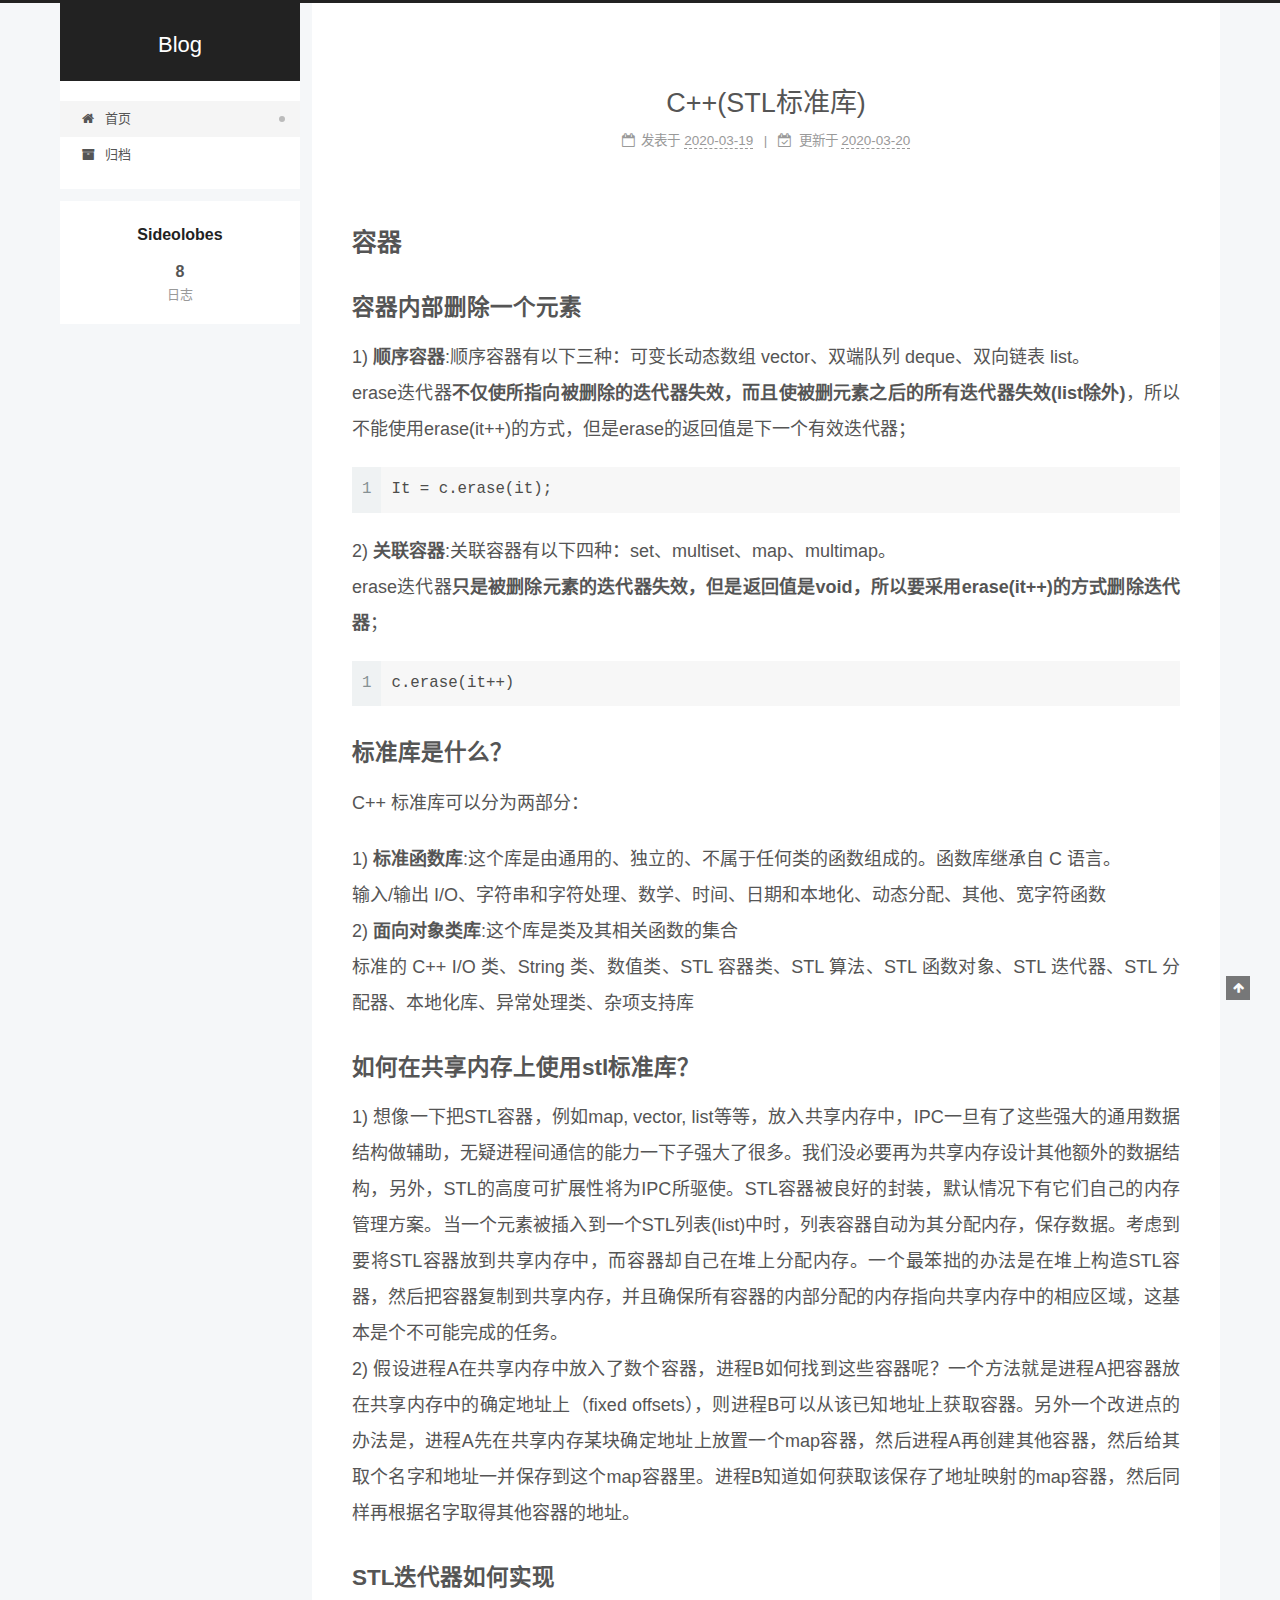
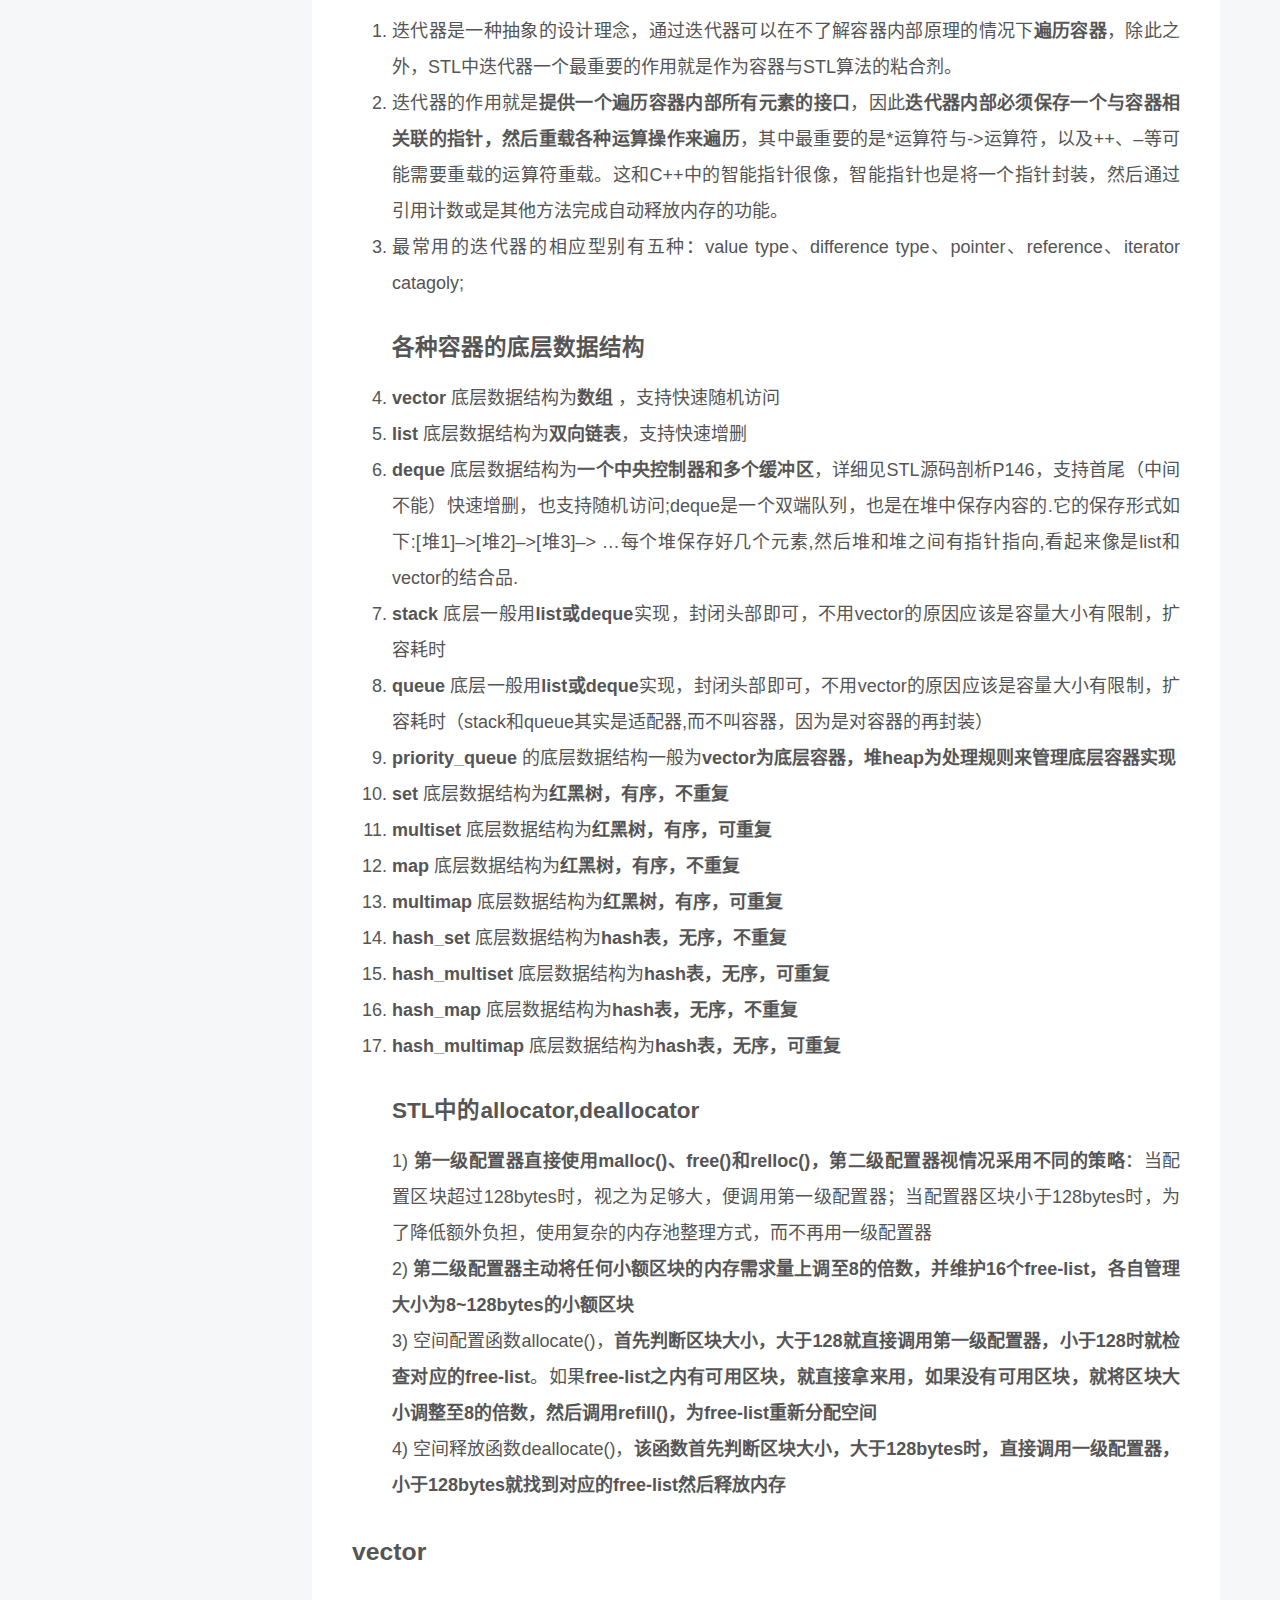
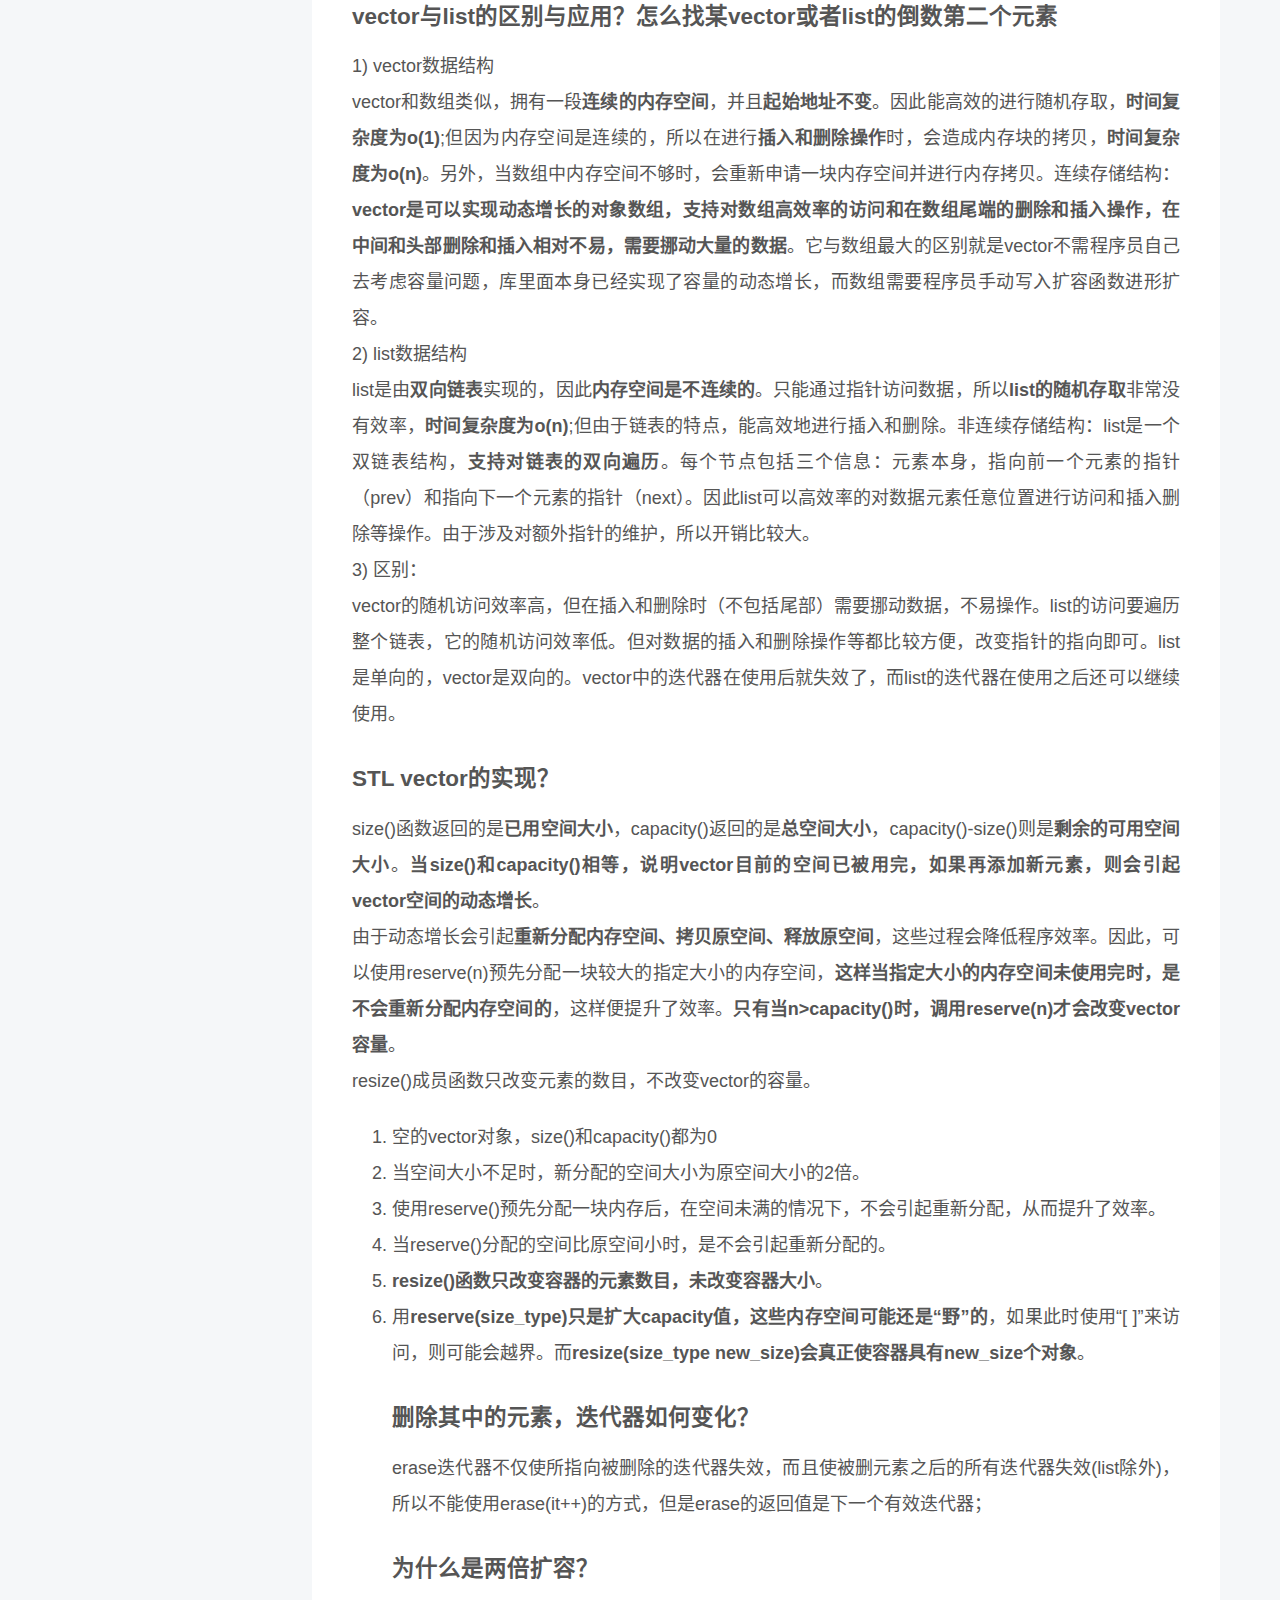
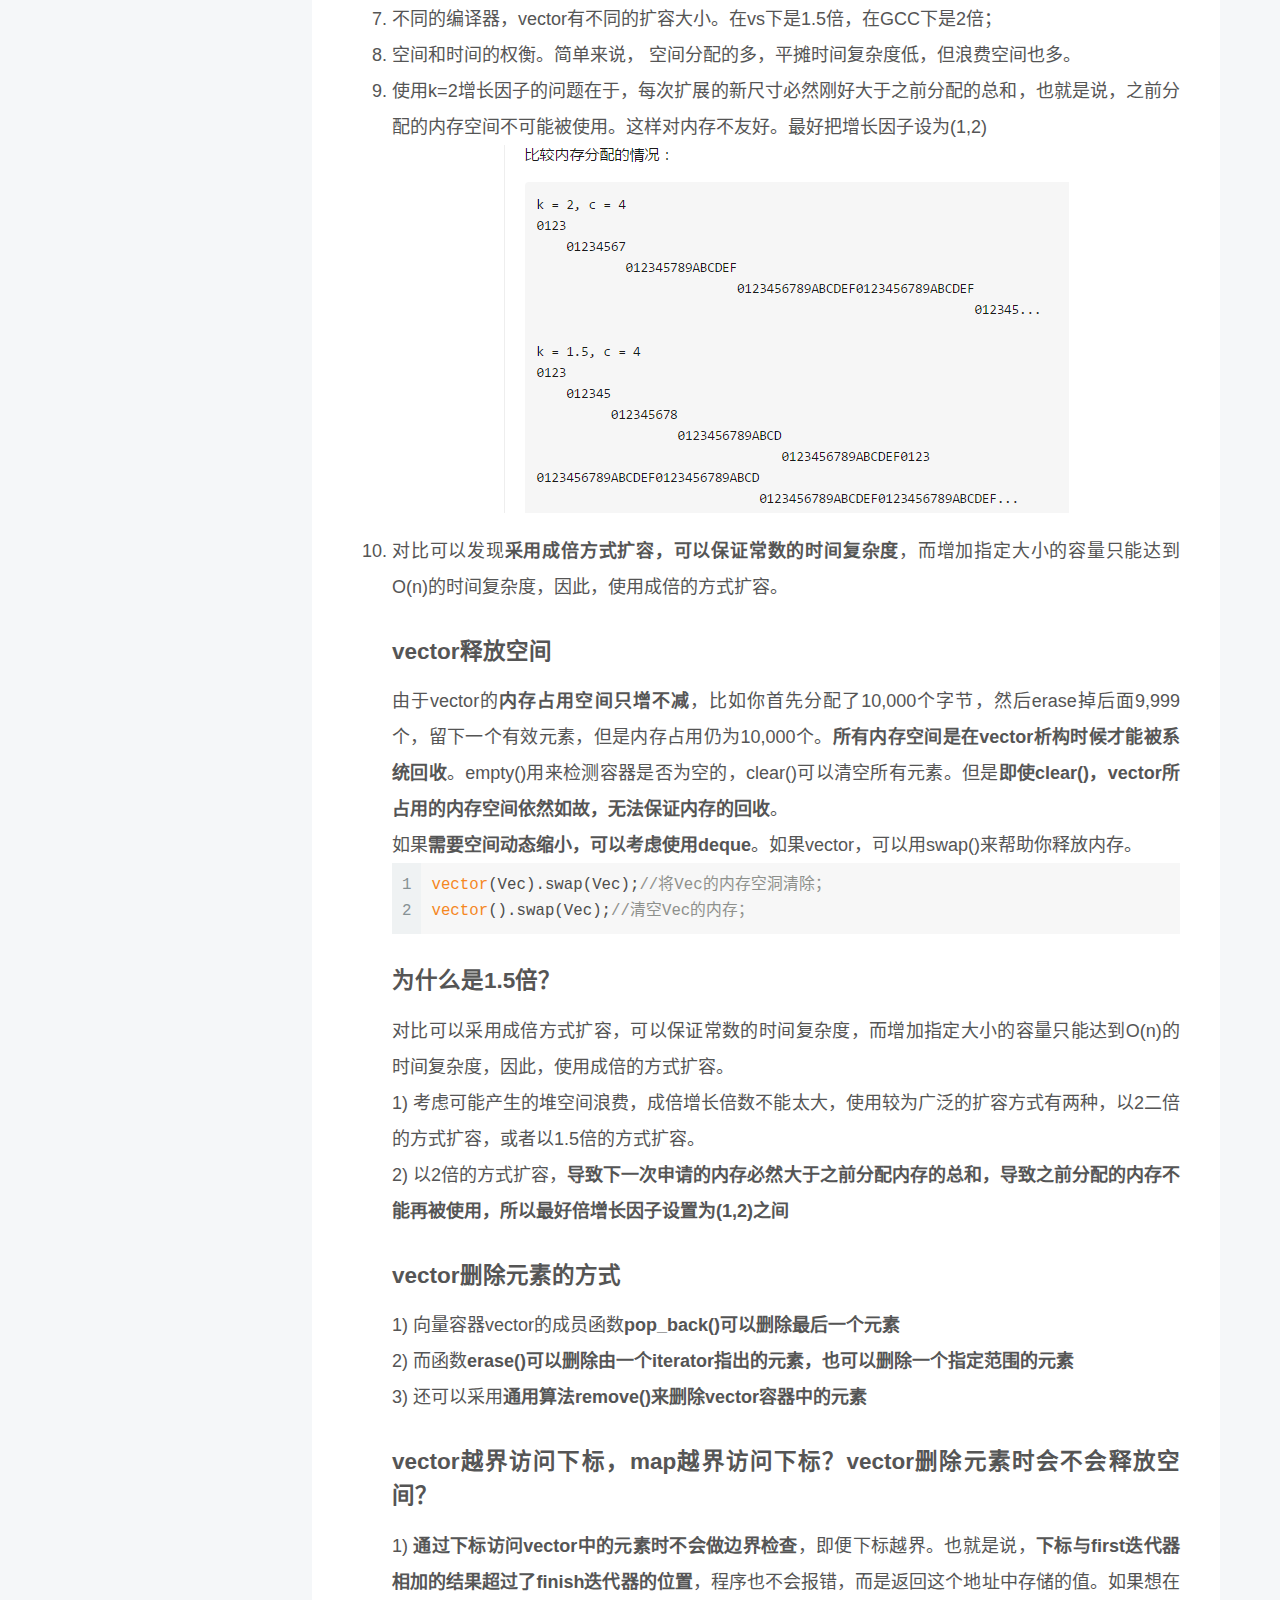
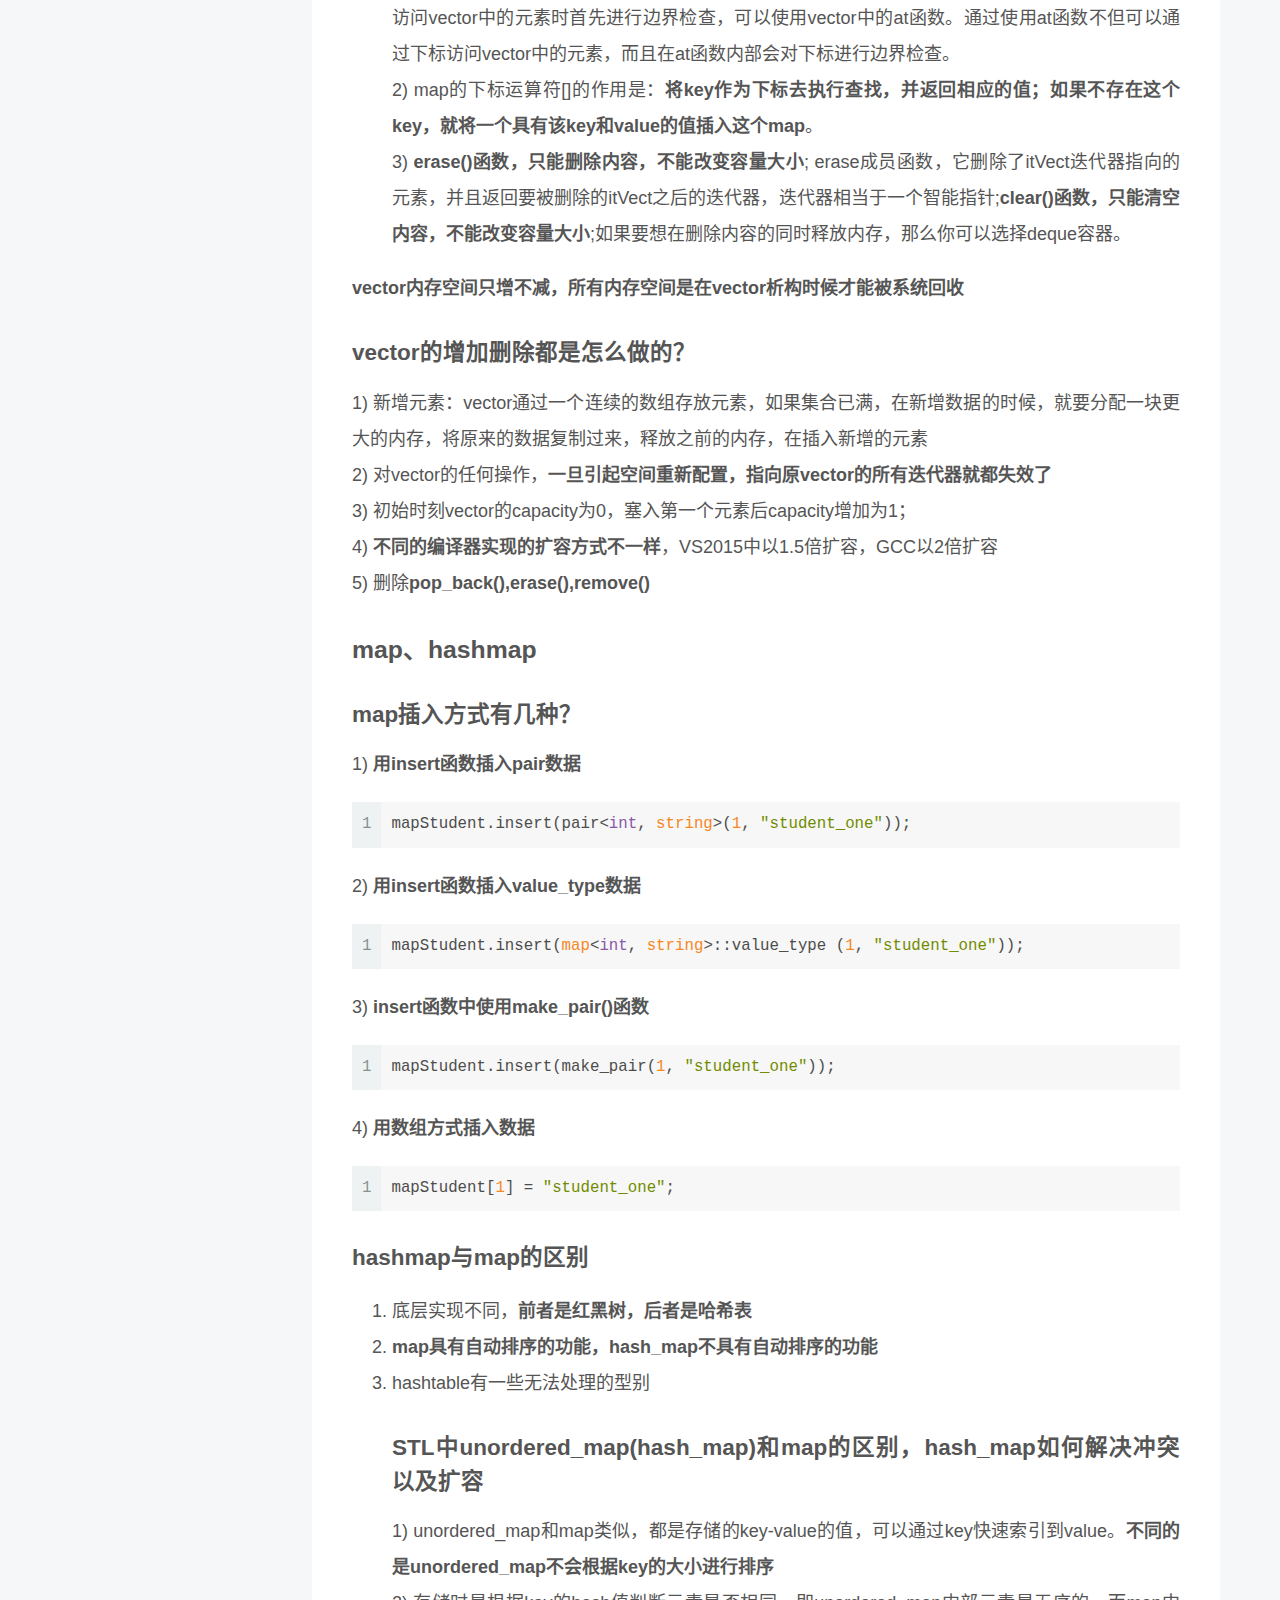
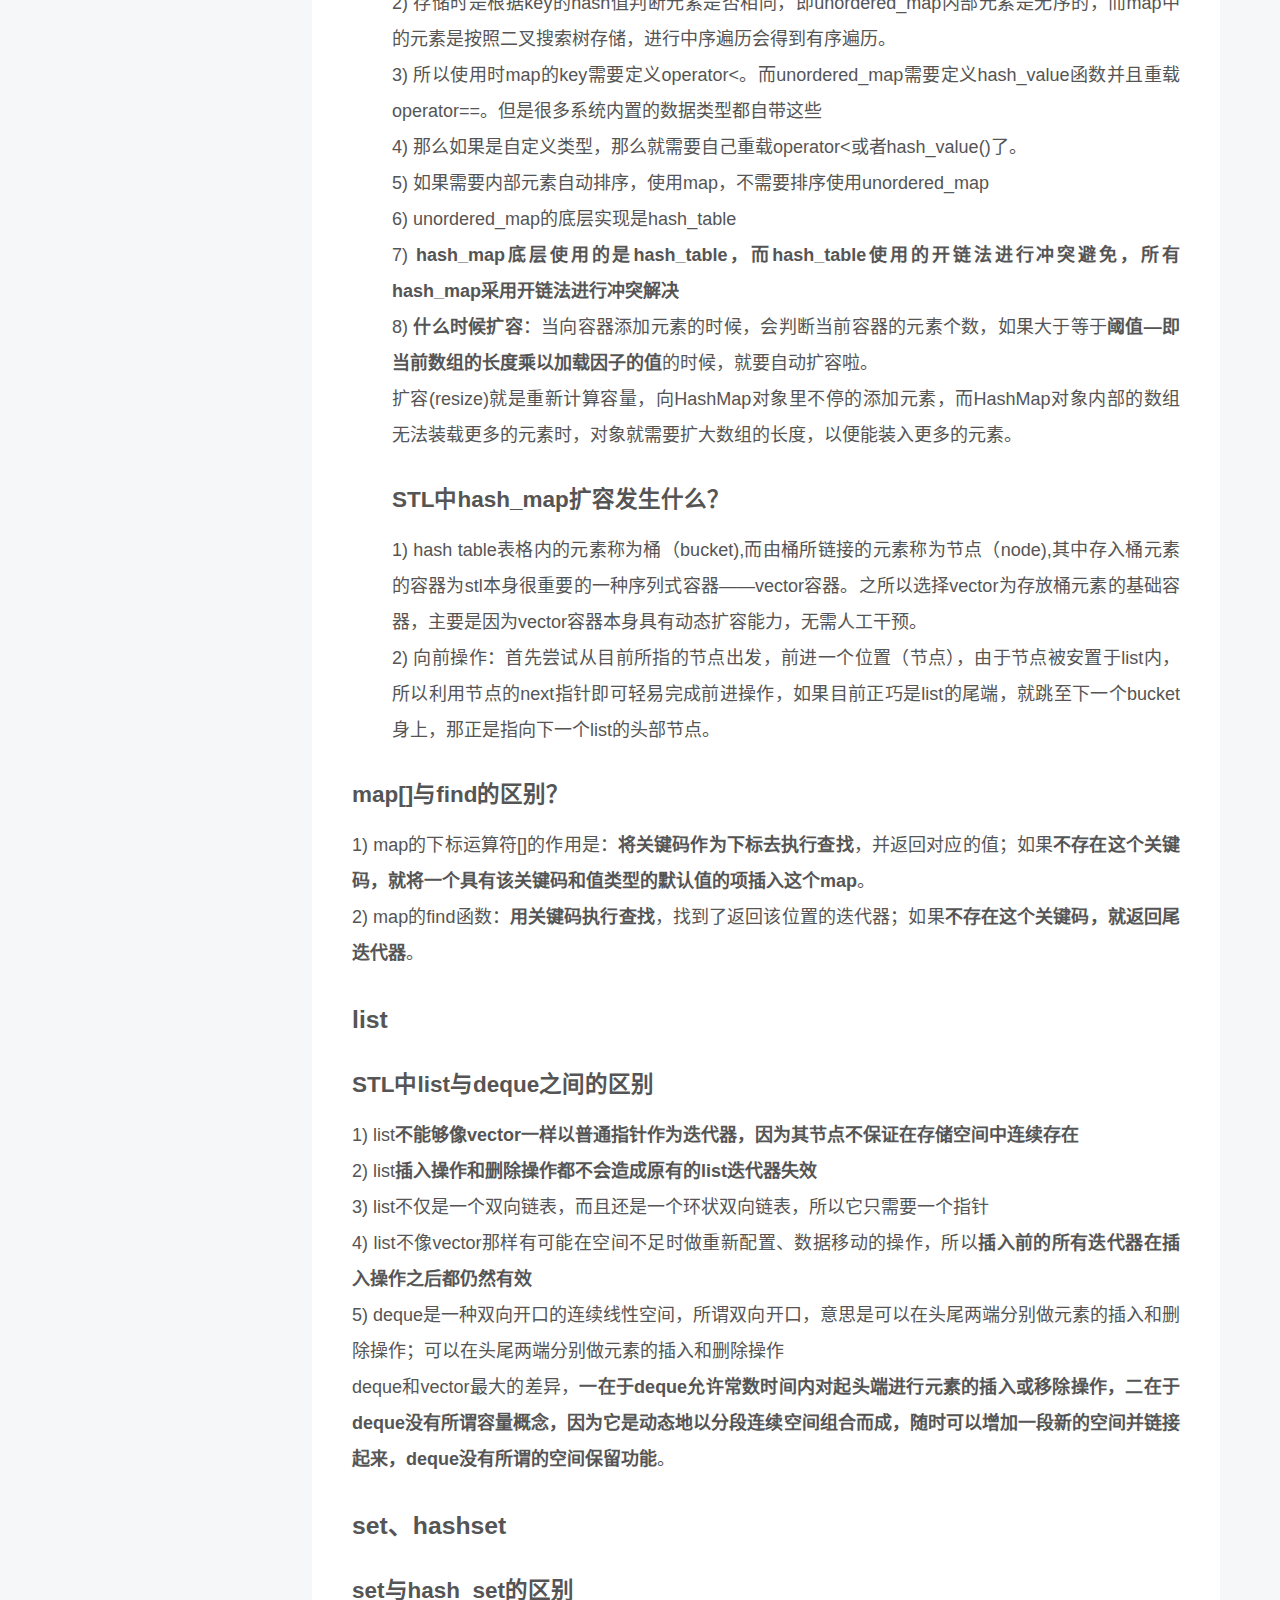
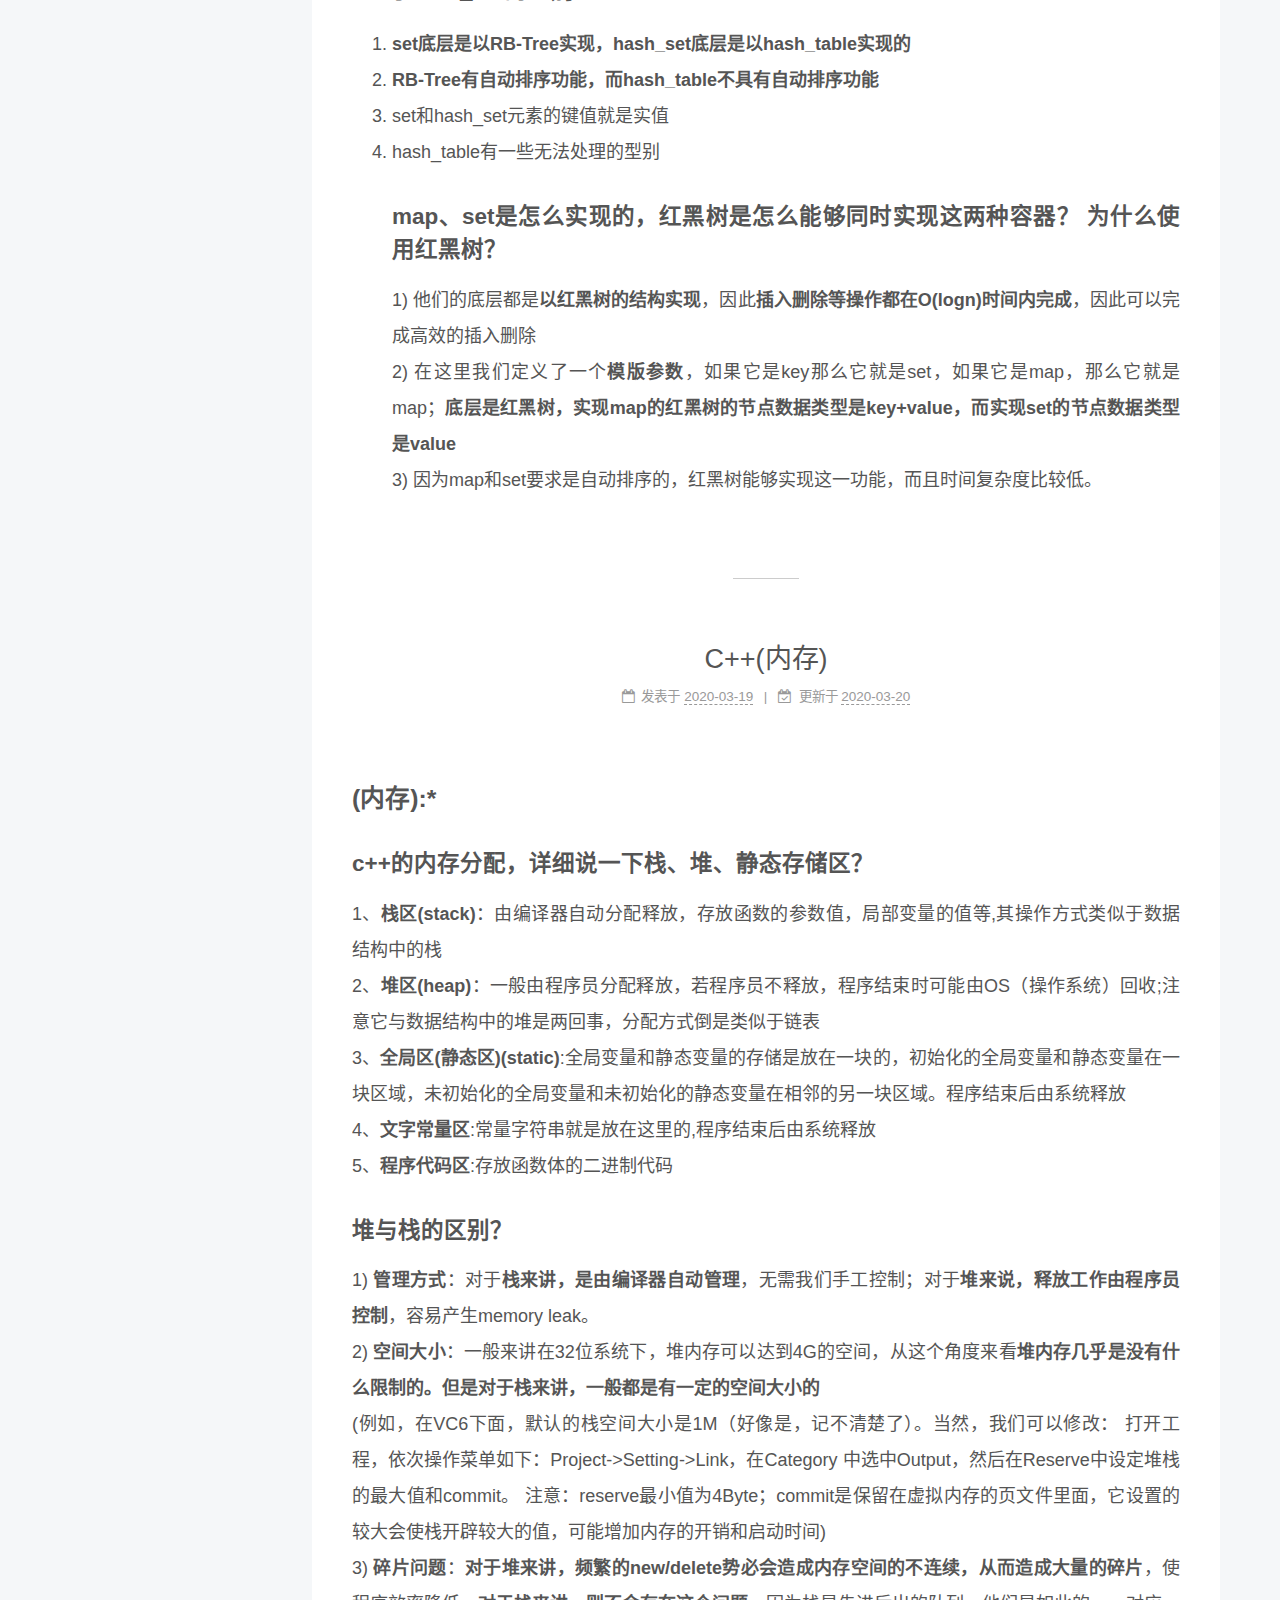
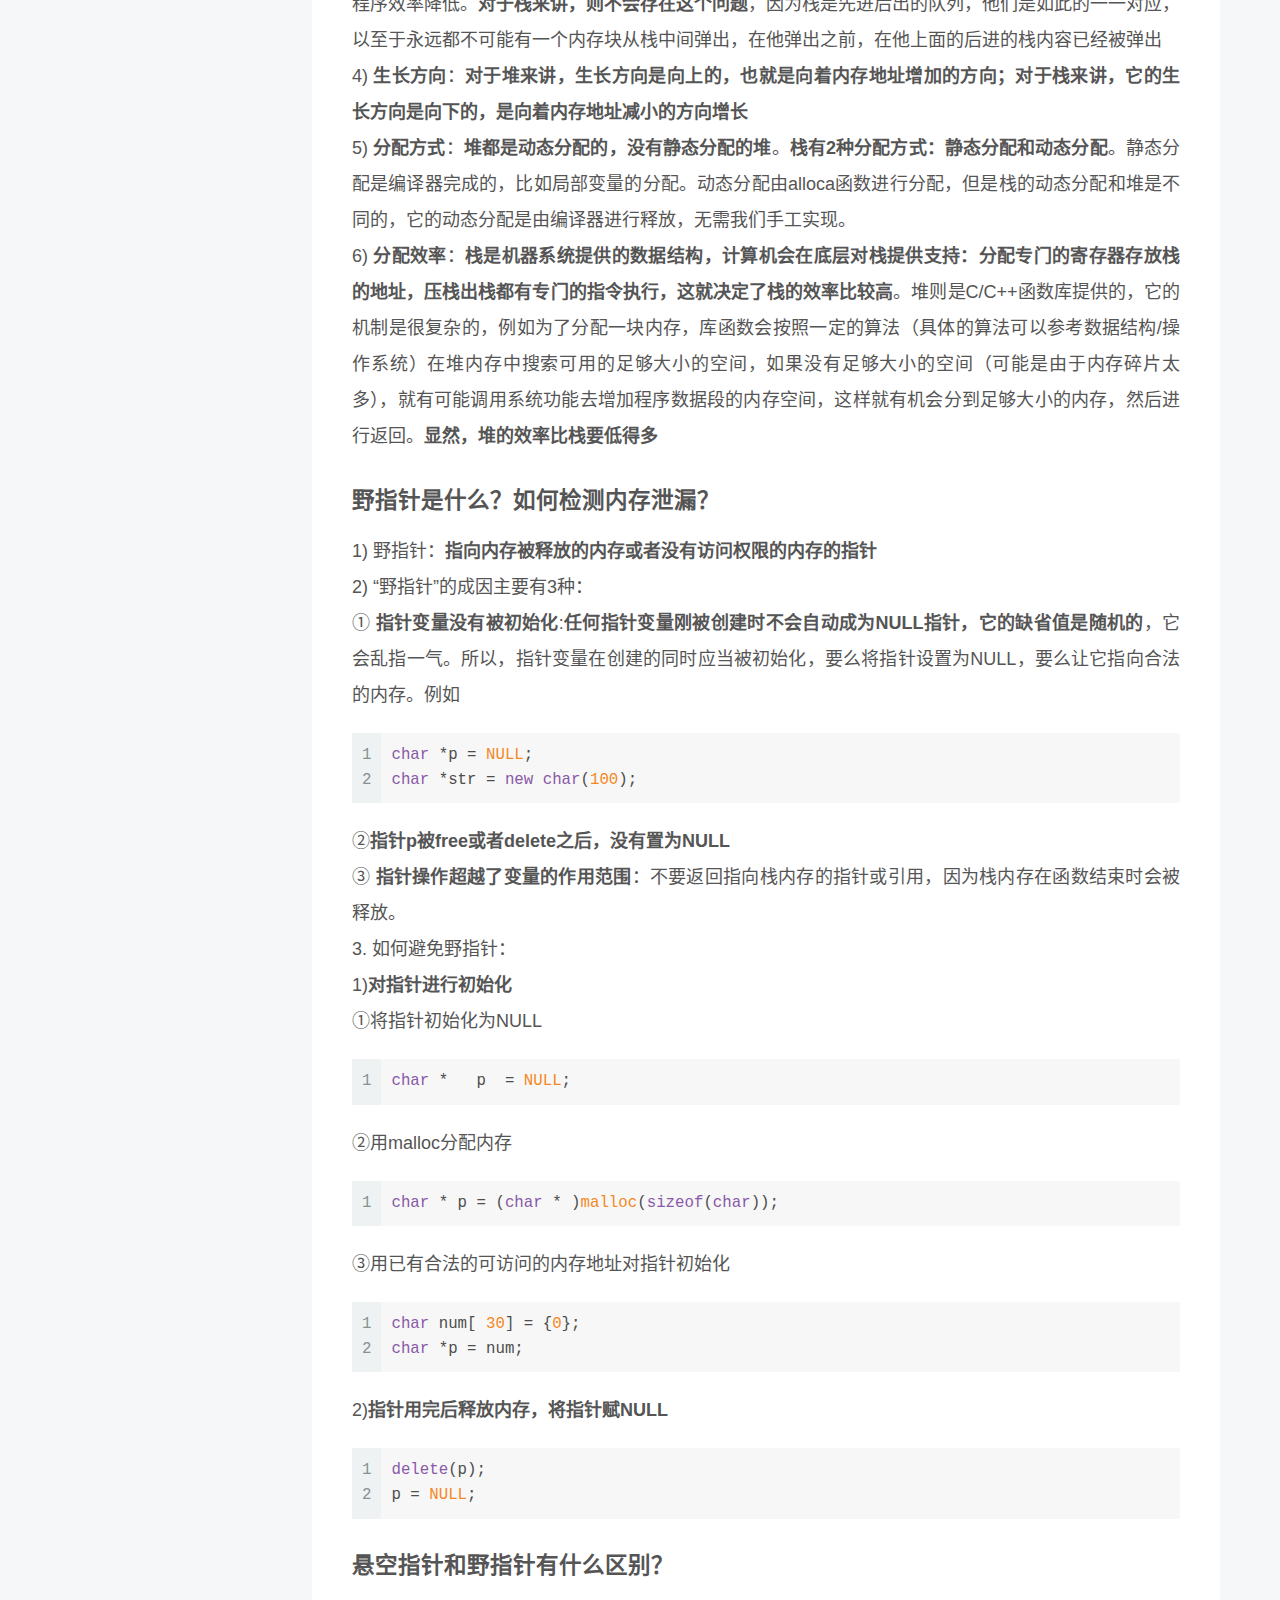
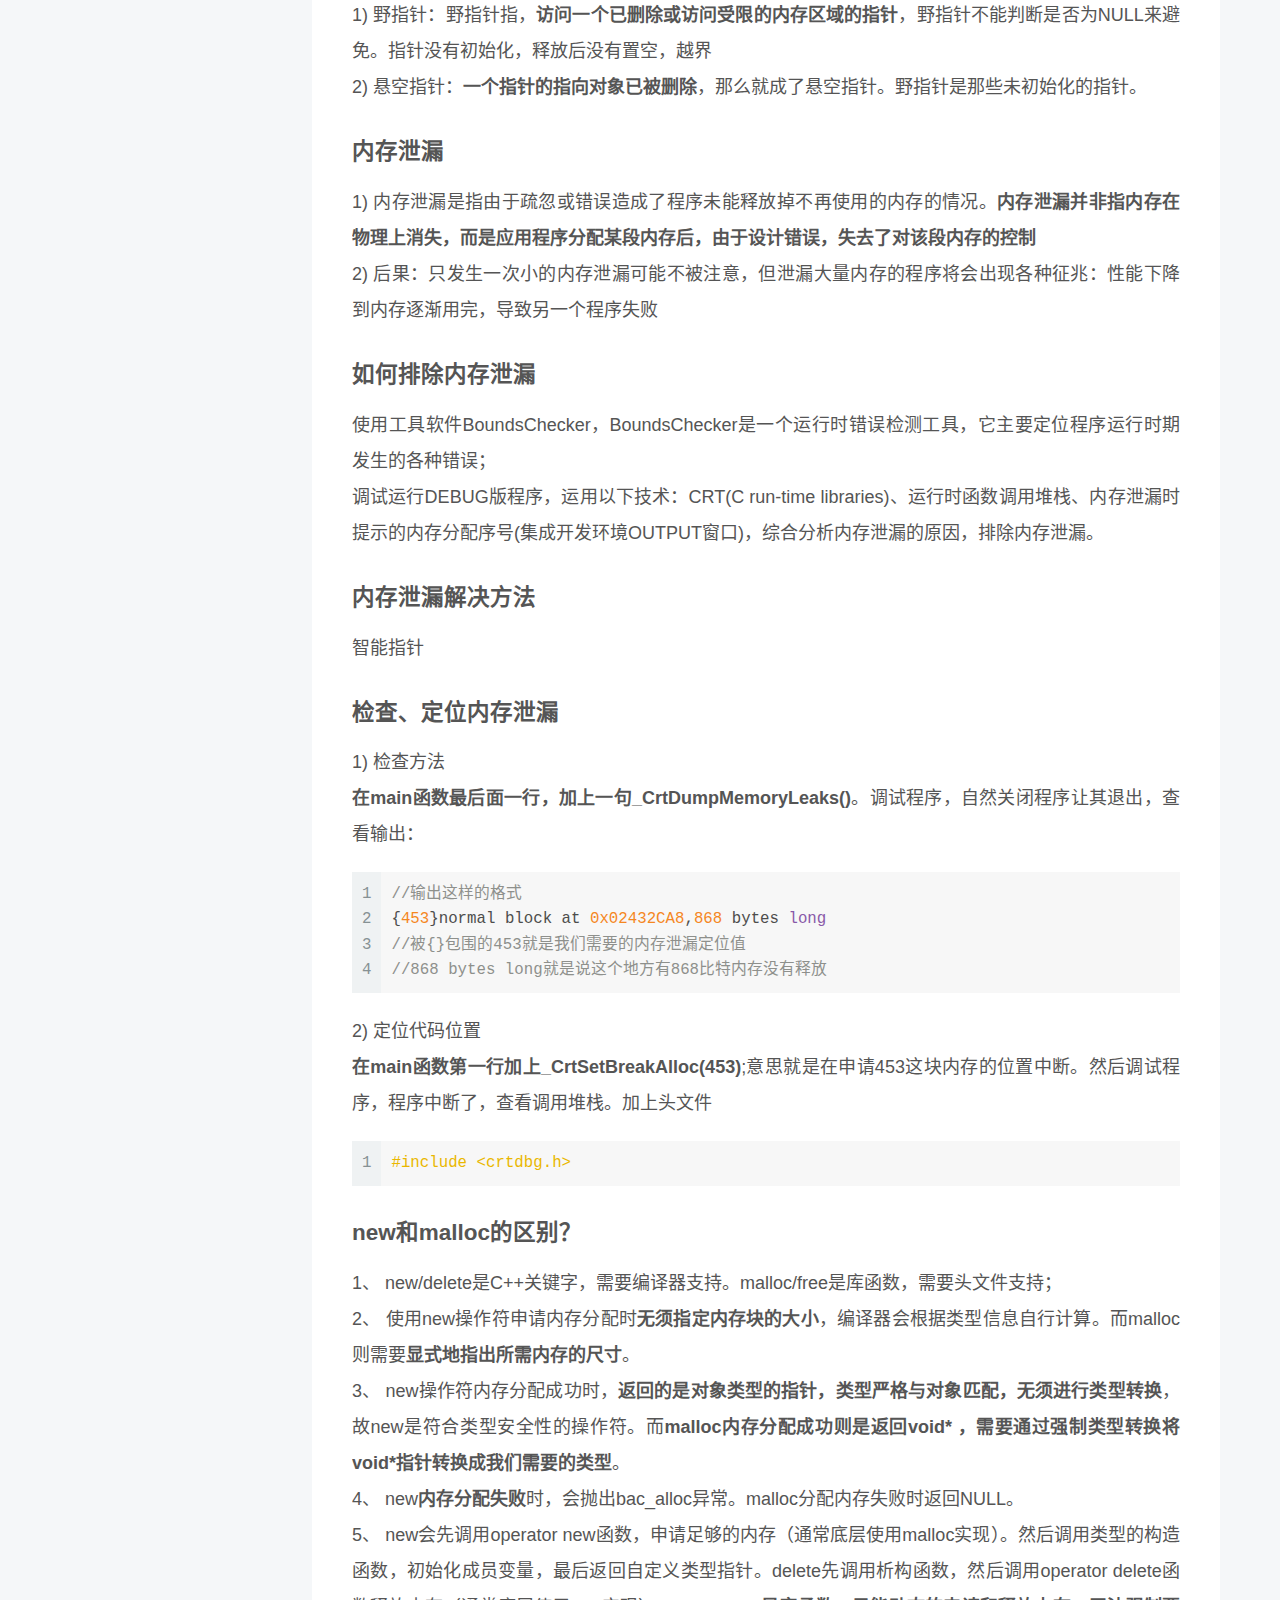
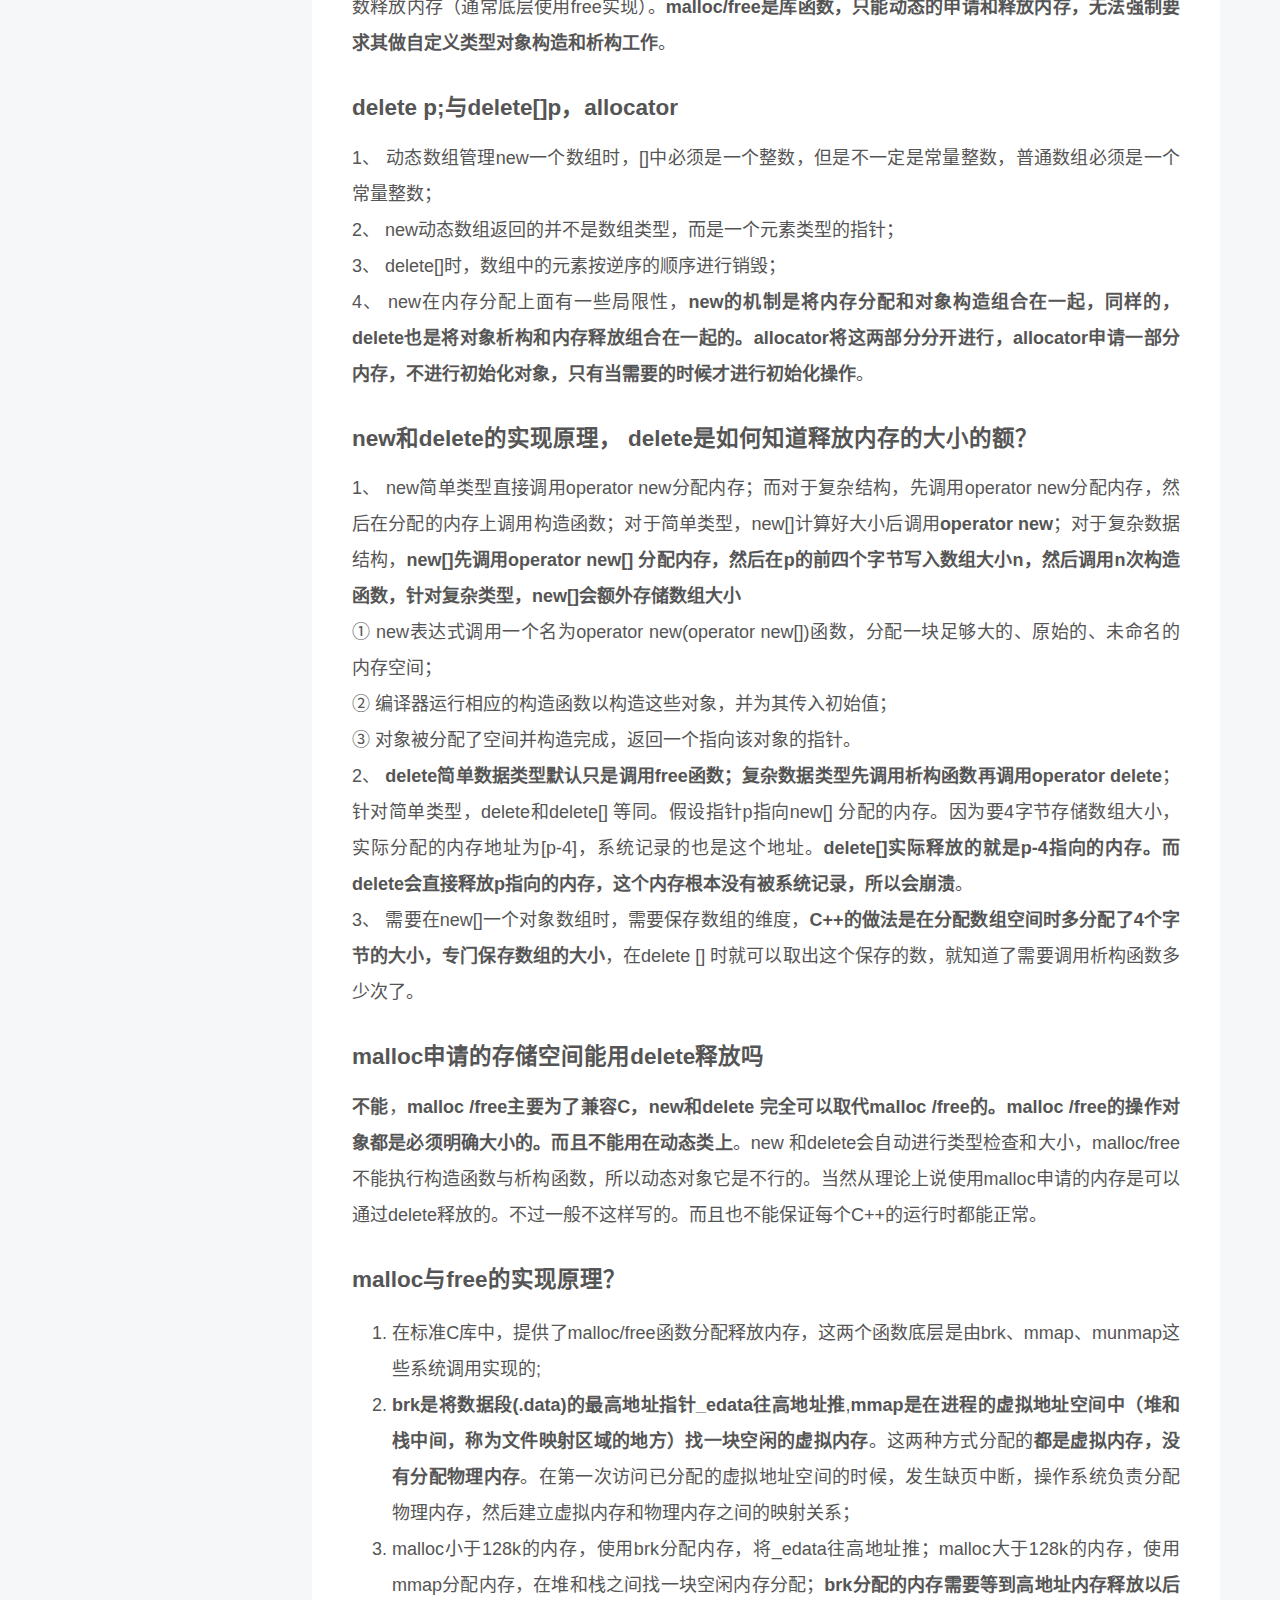
==== commit 76c56cae: "Site updated: 2020-03-20 09:36:10" ====
--- a/index.html
+++ b/index.html
@@ -135,6 +135,262 @@
             
 
   <div class="posts-expand">
+        
+  
+  
+  <article itemscope itemtype="http://schema.org/Article" class="post-block home" lang="zh-CN">
+    <link itemprop="mainEntityOfPage" href="https://sideolobes.github.io/2020/03/19/C++(STL%E6%A0%87%E5%87%86%E5%BA%93)/">
+
+    <span hidden itemprop="author" itemscope itemtype="http://schema.org/Person">
+      <meta itemprop="image" content="/images/avatar.gif">
+      <meta itemprop="name" content="Sideolobes">
+      <meta itemprop="description" content="">
+    </span>
+
+    <span hidden itemprop="publisher" itemscope itemtype="http://schema.org/Organization">
+      <meta itemprop="name" content="Blog">
+    </span>
+      <header class="post-header">
+        <h1 class="post-title" itemprop="name headline">
+          
+            <a href="/2020/03/19/C++(STL%E6%A0%87%E5%87%86%E5%BA%93)/" class="post-title-link" itemprop="url">C++(STL标准库)</a>
+        </h1>
+
+        <div class="post-meta">
+            <span class="post-meta-item">
+              <span class="post-meta-item-icon">
+                <i class="fa fa-calendar-o"></i>
+              </span>
+              <span class="post-meta-item-text">发表于</span>
+
+              <time title="创建时间：2020-03-19 08:39:59" itemprop="dateCreated datePublished" datetime="2020-03-19T08:39:59+08:00">2020-03-19</time>
+            </span>
+              <span class="post-meta-item">
+                <span class="post-meta-item-icon">
+                  <i class="fa fa-calendar-check-o"></i>
+                </span>
+                <span class="post-meta-item-text">更新于</span>
+                <time title="修改时间：2020-03-20 09:35:00" itemprop="dateModified" datetime="2020-03-20T09:35:00+08:00">2020-03-20</time>
+              </span>
+
+          
+
+        </div>
+      </header>
+
+    
+    
+    
+    <div class="post-body" itemprop="articleBody">
+
+      
+          <h2 id="容器"><a href="#容器" class="headerlink" title="容器"></a>容器</h2><h3 id="容器内部删除一个元素"><a href="#容器内部删除一个元素" class="headerlink" title="容器内部删除一个元素"></a>容器内部删除一个元素</h3><p>1)    <strong>顺序容器</strong>:顺序容器有以下三种：可变长动态数组 vector、双端队列 deque、双向链表 list。<br>erase迭代器<strong>不仅使所指向被删除的迭代器失效，而且使被删元素之后的所有迭代器失效(list除外)</strong>，所以不能使用erase(it++)的方式，但是erase的返回值是下一个有效迭代器；</p>
+<figure class="highlight c++"><table><tr><td class="gutter"><pre><span class="line">1</span><br></pre></td><td class="code"><pre><span class="line">It = c.erase(it);</span><br></pre></td></tr></table></figure>
+<p>2)    <strong>关联容器</strong>:关联容器有以下四种：set、multiset、map、multimap。<br>erase迭代器<strong>只是被删除元素的迭代器失效，但是返回值是void，所以要采用erase(it++)的方式删除迭代器</strong>；</p>
+<figure class="highlight c++"><table><tr><td class="gutter"><pre><span class="line">1</span><br></pre></td><td class="code"><pre><span class="line">c.erase(it++)</span><br></pre></td></tr></table></figure>
+<h3 id="标准库是什么？"><a href="#标准库是什么？" class="headerlink" title="标准库是什么？"></a>标准库是什么？</h3><p>C++ 标准库可以分为两部分：</p>
+<p>1) <strong>标准函数库</strong>:这个库是由通用的、独立的、不属于任何类的函数组成的。函数库继承自 C 语言。<br>输入/输出 I/O、字符串和字符处理、数学、时间、日期和本地化、动态分配、其他、宽字符函数<br>2) <strong>面向对象类库</strong>:这个库是类及其相关函数的集合<br>标准的 C++ I/O 类、String 类、数值类、STL 容器类、STL 算法、STL 函数对象、STL 迭代器、STL 分配器、本地化库、异常处理类、杂项支持库</p>
+<h3 id="如何在共享内存上使用stl标准库？"><a href="#如何在共享内存上使用stl标准库？" class="headerlink" title="如何在共享内存上使用stl标准库？"></a>如何在共享内存上使用stl标准库？</h3><p>1)    想像一下把STL容器，例如map, vector, list等等，放入共享内存中，IPC一旦有了这些强大的通用数据结构做辅助，无疑进程间通信的能力一下子强大了很多。我们没必要再为共享内存设计其他额外的数据结构，另外，STL的高度可扩展性将为IPC所驱使。STL容器被良好的封装，默认情况下有它们自己的内存管理方案。当一个元素被插入到一个STL列表(list)中时，列表容器自动为其分配内存，保存数据。考虑到要将STL容器放到共享内存中，而容器却自己在堆上分配内存。一个最笨拙的办法是在堆上构造STL容器，然后把容器复制到共享内存，并且确保所有容器的内部分配的内存指向共享内存中的相应区域，这基本是个不可能完成的任务。<br>2)    假设进程A在共享内存中放入了数个容器，进程B如何找到这些容器呢？一个方法就是进程A把容器放在共享内存中的确定地址上（fixed offsets），则进程B可以从该已知地址上获取容器。另外一个改进点的办法是，进程A先在共享内存某块确定地址上放置一个map容器，然后进程A再创建其他容器，然后给其取个名字和地址一并保存到这个map容器里。进程B知道如何获取该保存了地址映射的map容器，然后同样再根据名字取得其他容器的地址。</p>
+<h3 id="STL迭代器如何实现"><a href="#STL迭代器如何实现" class="headerlink" title="STL迭代器如何实现"></a>STL迭代器如何实现</h3><ol>
+<li>迭代器是一种抽象的设计理念，通过迭代器可以在不了解容器内部原理的情况下<strong>遍历容器</strong>，除此之外，STL中迭代器一个最重要的作用就是作为容器与STL算法的粘合剂。</li>
+<li>迭代器的作用就是<strong>提供一个遍历容器内部所有元素的接口</strong>，因此<strong>迭代器内部必须保存一个与容器相关联的指针，然后重载各种运算操作来遍历</strong>，其中最重要的是*运算符与-&gt;运算符，以及++、–等可能需要重载的运算符重载。这和C++中的智能指针很像，智能指针也是将一个指针封装，然后通过引用计数或是其他方法完成自动释放内存的功能。</li>
+<li>最常用的迭代器的相应型别有五种：value type、difference type、pointer、reference、iterator catagoly;<h3 id="各种容器的底层数据结构"><a href="#各种容器的底层数据结构" class="headerlink" title="各种容器的底层数据结构"></a>各种容器的底层数据结构</h3></li>
+<li><strong>vector</strong>      底层数据结构为<strong>数组</strong> ，支持快速随机访问</li>
+<li><strong>list</strong>        底层数据结构为<strong>双向链表</strong>，支持快速增删</li>
+<li><strong>deque</strong>       底层数据结构为<strong>一个中央控制器和多个缓冲区</strong>，详细见STL源码剖析P146，支持首尾（中间不能）快速增删，也支持随机访问;deque是一个双端队列，也是在堆中保存内容的.它的保存形式如下:[堆1]–&gt;[堆2]–&gt;[堆3]–&gt; …每个堆保存好几个元素,然后堆和堆之间有指针指向,看起来像是list和vector的结合品.</li>
+<li><strong>stack</strong>       底层一般用<strong>list或deque</strong>实现，封闭头部即可，不用vector的原因应该是容量大小有限制，扩容耗时</li>
+<li><strong>queue</strong>       底层一般用<strong>list或deque</strong>实现，封闭头部即可，不用vector的原因应该是容量大小有限制，扩容耗时（stack和queue其实是适配器,而不叫容器，因为是对容器的再封装）</li>
+<li><strong>priority_queue</strong>     的底层数据结构一般为<strong>vector为底层容器，堆heap为处理规则来管理底层容器实现</strong></li>
+<li><strong>set</strong>            底层数据结构为<strong>红黑树，有序，不重复</strong></li>
+<li><strong>multiset</strong>       底层数据结构为<strong>红黑树，有序，可重复</strong></li>
+<li><strong>map</strong>            底层数据结构为<strong>红黑树，有序，不重复</strong></li>
+<li><strong>multimap</strong>      底层数据结构为<strong>红黑树，有序，可重复</strong></li>
+<li><strong>hash_set</strong>      底层数据结构为<strong>hash表，无序，不重复</strong></li>
+<li><strong>hash_multiset</strong> 底层数据结构为<strong>hash表，无序，可重复</strong></li>
+<li><strong>hash_map</strong>      底层数据结构为<strong>hash表，无序，不重复</strong></li>
+<li><strong>hash_multimap</strong> 底层数据结构为<strong>hash表，无序，可重复</strong><h3 id="STL中的allocator-deallocator"><a href="#STL中的allocator-deallocator" class="headerlink" title="STL中的allocator,deallocator"></a>STL中的allocator,deallocator</h3>1) <strong>第一级配置器直接使用malloc()、free()和relloc()，第二级配置器视情况采用不同的策略</strong>：当配置区块超过128bytes时，视之为足够大，便调用第一级配置器；当配置器区块小于128bytes时，为了降低额外负担，使用复杂的内存池整理方式，而不再用一级配置器<br>2) <strong>第二级配置器主动将任何小额区块的内存需求量上调至8的倍数，并维护16个free-list，各自管理大小为8~128bytes的小额区块</strong><br>3) 空间配置函数allocate()，<strong>首先判断区块大小，大于128就直接调用第一级配置器，小于128时就检查对应的free-list</strong>。如果<strong>free-list之内有可用区块，就直接拿来用，如果没有可用区块，就将区块大小调整至8的倍数，然后调用refill()，为free-list重新分配空间</strong><br>4) 空间释放函数deallocate()，<strong>该函数首先判断区块大小，大于128bytes时，直接调用一级配置器，小于128bytes就找到对应的free-list然后释放内存</strong></li>
+</ol>
+<h2 id="vector"><a href="#vector" class="headerlink" title="vector"></a>vector</h2><h3 id="vector与list的区别与应用？怎么找某vector或者list的倒数第二个元素"><a href="#vector与list的区别与应用？怎么找某vector或者list的倒数第二个元素" class="headerlink" title="vector与list的区别与应用？怎么找某vector或者list的倒数第二个元素"></a>vector与list的区别与应用？怎么找某vector或者list的倒数第二个元素</h3><p>1)    vector数据结构<br>vector和数组类似，拥有一段<strong>连续的内存空间</strong>，并且<strong>起始地址不变</strong>。因此能高效的进行随机存取，<strong>时间复杂度为o(1)</strong>;但因为内存空间是连续的，所以在进行<strong>插入和删除操作</strong>时，会造成内存块的拷贝，<strong>时间复杂度为o(n)</strong>。另外，当数组中内存空间不够时，会重新申请一块内存空间并进行内存拷贝。连续存储结构：<strong>vector是可以实现动态增长的对象数组，支持对数组高效率的访问和在数组尾端的删除和插入操作，在中间和头部删除和插入相对不易，需要挪动大量的数据</strong>。它与数组最大的区别就是vector不需程序员自己去考虑容量问题，库里面本身已经实现了容量的动态增长，而数组需要程序员手动写入扩容函数进形扩容。<br>2)    list数据结构<br>list是由<strong>双向链表</strong>实现的，因此<strong>内存空间是不连续的</strong>。只能通过指针访问数据，所以<strong>list的随机存取</strong>非常没有效率，<strong>时间复杂度为o(n)</strong>;但由于链表的特点，能高效地进行插入和删除。非连续存储结构：list是一个双链表结构，<strong>支持对链表的双向遍历</strong>。每个节点包括三个信息：元素本身，指向前一个元素的指针（prev）和指向下一个元素的指针（next）。因此list可以高效率的对数据元素任意位置进行访问和插入删除等操作。由于涉及对额外指针的维护，所以开销比较大。<br>3) 区别：<br>vector的随机访问效率高，但在插入和删除时（不包括尾部）需要挪动数据，不易操作。list的访问要遍历整个链表，它的随机访问效率低。但对数据的插入和删除操作等都比较方便，改变指针的指向即可。list是单向的，vector是双向的。vector中的迭代器在使用后就失效了，而list的迭代器在使用之后还可以继续使用。</p>
+<h3 id="STL-vector的实现？"><a href="#STL-vector的实现？" class="headerlink" title="STL vector的实现？"></a>STL vector的实现？</h3><p>size()函数返回的是<strong>已用空间大小</strong>，capacity()返回的是<strong>总空间大小</strong>，capacity()-size()则是<strong>剩余的可用空间大小</strong>。<strong>当size()和capacity()相等，说明vector目前的空间已被用完，如果再添加新元素，则会引起vector空间的动态增长</strong>。<br>由于动态增长会引起<strong>重新分配内存空间、拷贝原空间、释放原空间</strong>，这些过程会降低程序效率。因此，可以使用reserve(n)预先分配一块较大的指定大小的内存空间，<strong>这样当指定大小的内存空间未使用完时，是不会重新分配内存空间的</strong>，这样便提升了效率。<strong>只有当n&gt;capacity()时，调用reserve(n)才会改变vector容量</strong>。<br>resize()成员函数只改变元素的数目，不改变vector的容量。</p>
+<ol>
+<li>空的vector对象，size()和capacity()都为0</li>
+<li>当空间大小不足时，新分配的空间大小为原空间大小的2倍。</li>
+<li>使用reserve()预先分配一块内存后，在空间未满的情况下，不会引起重新分配，从而提升了效率。</li>
+<li>当reserve()分配的空间比原空间小时，是不会引起重新分配的。</li>
+<li><strong>resize()函数只改变容器的元素数目，未改变容器大小</strong>。</li>
+<li>用<strong>reserve(size_type)只是扩大capacity值，这些内存空间可能还是“野”的</strong>，如果此时使用“[ ]”来访问，则可能会越界。而<strong>resize(size_type new_size)会真正使容器具有new_size个对象</strong>。<h3 id="删除其中的元素，迭代器如何变化？"><a href="#删除其中的元素，迭代器如何变化？" class="headerlink" title="删除其中的元素，迭代器如何变化？"></a>删除其中的元素，迭代器如何变化？</h3>erase迭代器不仅使所指向被删除的迭代器失效，而且使被删元素之后的所有迭代器失效(list除外)，所以不能使用erase(it++)的方式，但是erase的返回值是下一个有效迭代器；<h3 id="为什么是两倍扩容？"><a href="#为什么是两倍扩容？" class="headerlink" title="为什么是两倍扩容？"></a>为什么是两倍扩容？</h3></li>
+<li>不同的编译器，vector有不同的扩容大小。在vs下是1.5倍，在GCC下是2倍；</li>
+<li>空间和时间的权衡。简单来说， 空间分配的多，平摊时间复杂度低，但浪费空间也多。</li>
+<li>使用k=2增长因子的问题在于，每次扩展的新尺寸必然刚好大于之前分配的总和，也就是说，之前分配的内存空间不可能被使用。这样对内存不友好。最好把增长因子设为(1,2)<br><img src="/images/vector%E5%86%85%E5%AD%98%E6%89%A9%E5%AE%B9.png" alt="vector内存扩容"></li>
+<li>对比可以发现<strong>采用成倍方式扩容，可以保证常数的时间复杂度</strong>，而增加指定大小的容量只能达到O(n)的时间复杂度，因此，使用成倍的方式扩容。<h3 id="vector释放空间"><a href="#vector释放空间" class="headerlink" title="vector释放空间"></a>vector释放空间</h3>由于vector的<strong>内存占用空间只增不减</strong>，比如你首先分配了10,000个字节，然后erase掉后面9,999个，留下一个有效元素，但是内存占用仍为10,000个。<strong>所有内存空间是在vector析构时候才能被系统回收</strong>。empty()用来检测容器是否为空的，clear()可以清空所有元素。但是<strong>即使clear()，vector所占用的内存空间依然如故，无法保证内存的回收</strong>。<br>如果<strong>需要空间动态缩小，可以考虑使用deque</strong>。如果vector，可以用swap()来帮助你释放内存。<figure class="highlight c++"><table><tr><td class="gutter"><pre><span class="line">1</span><br><span class="line">2</span><br></pre></td><td class="code"><pre><span class="line"><span class="built_in">vector</span>(Vec).swap(Vec);<span class="comment">//将Vec的内存空洞清除；</span></span><br><span class="line"><span class="built_in">vector</span>().swap(Vec);<span class="comment">//清空Vec的内存；</span></span><br></pre></td></tr></table></figure>
+<h3 id="为什么是1-5倍？"><a href="#为什么是1-5倍？" class="headerlink" title="为什么是1.5倍？"></a>为什么是1.5倍？</h3>对比可以采用成倍方式扩容，可以保证常数的时间复杂度，而增加指定大小的容量只能达到O(n)的时间复杂度，因此，使用成倍的方式扩容。<br>1)    考虑可能产生的堆空间浪费，成倍增长倍数不能太大，使用较为广泛的扩容方式有两种，以2二倍的方式扩容，或者以1.5倍的方式扩容。<br>2)    以2倍的方式扩容，<strong>导致下一次申请的内存必然大于之前分配内存的总和，导致之前分配的内存不能再被使用，所以最好倍增长因子设置为(1,2)之间</strong> <h3 id="vector删除元素的方式"><a href="#vector删除元素的方式" class="headerlink" title="vector删除元素的方式"></a>vector删除元素的方式</h3>1)    向量容器vector的成员函数<strong>pop_back()可以删除最后一个元素</strong><br>2)    而函数<strong>erase()可以删除由一个iterator指出的元素，也可以删除一个指定范围的元素</strong><br>3)    还可以采用<strong>通用算法remove()来删除vector容器中的元素</strong><h3 id="vector越界访问下标，map越界访问下标？vector删除元素时会不会释放空间？"><a href="#vector越界访问下标，map越界访问下标？vector删除元素时会不会释放空间？" class="headerlink" title="vector越界访问下标，map越界访问下标？vector删除元素时会不会释放空间？"></a>vector越界访问下标，map越界访问下标？vector删除元素时会不会释放空间？</h3>1) <strong>通过下标访问vector中的元素时不会做边界检查</strong>，即便下标越界。也就是说，<strong>下标与first迭代器相加的结果超过了finish迭代器的位置</strong>，程序也不会报错，而是返回这个地址中存储的值。如果想在访问vector中的元素时首先进行边界检查，可以使用vector中的at函数。通过使用at函数不但可以通过下标访问vector中的元素，而且在at函数内部会对下标进行边界检查。<br>2) map的下标运算符[]的作用是：<strong>将key作为下标去执行查找，并返回相应的值；如果不存在这个key，就将一个具有该key和value的值插入这个map</strong>。<br>3) <strong>erase()函数，只能删除内容，不能改变容量大小</strong>; erase成员函数，它删除了itVect迭代器指向的元素，并且返回要被删除的itVect之后的迭代器，迭代器相当于一个智能指针;<strong>clear()函数，只能清空内容，不能改变容量大小</strong>;如果要想在删除内容的同时释放内存，那么你可以选择deque容器。</li>
+</ol>
+<p><strong>vector内存空间只增不减，所有内存空间是在vector析构时候才能被系统回收</strong></p>
+<h3 id="vector的增加删除都是怎么做的？"><a href="#vector的增加删除都是怎么做的？" class="headerlink" title="vector的增加删除都是怎么做的？"></a>vector的增加删除都是怎么做的？</h3><p>1)    新增元素：vector通过一个连续的数组存放元素，如果集合已满，在新增数据的时候，就要分配一块更大的内存，将原来的数据复制过来，释放之前的内存，在插入新增的元素<br>2)    对vector的任何操作，<strong>一旦引起空间重新配置，指向原vector的所有迭代器就都失效了</strong><br>3)    初始时刻vector的capacity为0，塞入第一个元素后capacity增加为1；<br>4)    <strong>不同的编译器实现的扩容方式不一样</strong>，VS2015中以1.5倍扩容，GCC以2倍扩容<br>5) 删除<strong>pop_back(),erase(),remove()</strong></p>
+<h2 id="map、hashmap"><a href="#map、hashmap" class="headerlink" title="map、hashmap"></a>map、hashmap</h2><h3 id="map插入方式有几种？"><a href="#map插入方式有几种？" class="headerlink" title="map插入方式有几种？"></a>map插入方式有几种？</h3><p>1) <strong>用insert函数插入pair数据</strong></p>
+<figure class="highlight c++"><table><tr><td class="gutter"><pre><span class="line">1</span><br></pre></td><td class="code"><pre><span class="line">mapStudent.insert(pair&lt;<span class="keyword">int</span>, <span class="built_in">string</span>&gt;(<span class="number">1</span>, <span class="string">"student_one"</span>));</span><br></pre></td></tr></table></figure>
+<p>2) <strong>用insert函数插入value_type数据</strong></p>
+<figure class="highlight c++"><table><tr><td class="gutter"><pre><span class="line">1</span><br></pre></td><td class="code"><pre><span class="line">mapStudent.insert(<span class="built_in">map</span>&lt;<span class="keyword">int</span>, <span class="built_in">string</span>&gt;::value_type (<span class="number">1</span>, <span class="string">"student_one"</span>));</span><br></pre></td></tr></table></figure>
+<p>3) <strong>insert函数中使用make_pair()函数</strong></p>
+<figure class="highlight c++"><table><tr><td class="gutter"><pre><span class="line">1</span><br></pre></td><td class="code"><pre><span class="line">mapStudent.insert(make_pair(<span class="number">1</span>, <span class="string">"student_one"</span>));</span><br></pre></td></tr></table></figure>
+<p>4) <strong>用数组方式插入数据</strong></p>
+<figure class="highlight c++"><table><tr><td class="gutter"><pre><span class="line">1</span><br></pre></td><td class="code"><pre><span class="line">mapStudent[<span class="number">1</span>] = <span class="string">"student_one"</span>;</span><br></pre></td></tr></table></figure>
+<h3 id="hashmap与map的区别"><a href="#hashmap与map的区别" class="headerlink" title="hashmap与map的区别"></a>hashmap与map的区别</h3><ol>
+<li>底层实现不同，<strong>前者是红黑树，后者是哈希表</strong></li>
+<li><strong>map具有自动排序的功能，hash_map不具有自动排序的功能</strong></li>
+<li>hashtable有一些无法处理的型别<h3 id="STL中unordered-map-hash-map-和map的区别，hash-map如何解决冲突以及扩容"><a href="#STL中unordered-map-hash-map-和map的区别，hash-map如何解决冲突以及扩容" class="headerlink" title="STL中unordered_map(hash_map)和map的区别，hash_map如何解决冲突以及扩容"></a>STL中unordered_map(hash_map)和map的区别，hash_map如何解决冲突以及扩容</h3>1)    unordered_map和map类似，都是存储的key-value的值，可以通过key快速索引到value。<strong>不同的是unordered_map不会根据key的大小进行排序</strong><br>2)    存储时是根据key的hash值判断元素是否相同，即unordered_map内部元素是无序的，而map中的元素是按照二叉搜索树存储，进行中序遍历会得到有序遍历。<br>3)    所以使用时map的key需要定义operator&lt;。而unordered_map需要定义hash_value函数并且重载operator==。但是很多系统内置的数据类型都自带这些<br>4)    那么如果是自定义类型，那么就需要自己重载operator&lt;或者hash_value()了。<br>5)    如果需要内部元素自动排序，使用map，不需要排序使用unordered_map<br>6)    unordered_map的底层实现是hash_table<br>7)    <strong>hash_map底层使用的是hash_table，而hash_table使用的开链法进行冲突避免，所有hash_map采用开链法进行冲突解决</strong><br>8)    <strong>什么时候扩容</strong>：当向容器添加元素的时候，会判断当前容器的元素个数，如果大于等于<strong>阈值—即当前数组的长度乘以加载因子的值</strong>的时候，就要自动扩容啦。<br>扩容(resize)就是重新计算容量，向HashMap对象里不停的添加元素，而HashMap对象内部的数组无法装载更多的元素时，对象就需要扩大数组的长度，以便能装入更多的元素。<h3 id="STL中hash-map扩容发生什么？"><a href="#STL中hash-map扩容发生什么？" class="headerlink" title="STL中hash_map扩容发生什么？"></a>STL中hash_map扩容发生什么？</h3>1)    hash table表格内的元素称为桶（bucket),而由桶所链接的元素称为节点（node),其中存入桶元素的容器为stl本身很重要的一种序列式容器——vector容器。之所以选择vector为存放桶元素的基础容器，主要是因为vector容器本身具有动态扩容能力，无需人工干预。<br>2)    向前操作：首先尝试从目前所指的节点出发，前进一个位置（节点），由于节点被安置于list内，所以利用节点的next指针即可轻易完成前进操作，如果目前正巧是list的尾端，就跳至下一个bucket身上，那正是指向下一个list的头部节点。</li>
+</ol>
+<h3 id="map-与find的区别？"><a href="#map-与find的区别？" class="headerlink" title="map[]与find的区别？"></a>map[]与find的区别？</h3><p>1)    map的下标运算符[]的作用是：<strong>将关键码作为下标去执行查找</strong>，并返回对应的值；如果<strong>不存在这个关键码，就将一个具有该关键码和值类型的默认值的项插入这个map</strong>。<br>2)    map的find函数：<strong>用关键码执行查找</strong>，找到了返回该位置的迭代器；如果<strong>不存在这个关键码，就返回尾迭代器</strong>。</p>
+<h2 id="list"><a href="#list" class="headerlink" title="list"></a>list</h2><h3 id="STL中list与deque之间的区别"><a href="#STL中list与deque之间的区别" class="headerlink" title="STL中list与deque之间的区别"></a>STL中list与deque之间的区别</h3><p>1)    list<strong>不能够像vector一样以普通指针作为迭代器，因为其节点不保证在存储空间中连续存在</strong><br>2)    list<strong>插入操作和删除操作都不会造成原有的list迭代器失效</strong><br>3)    list不仅是一个双向链表，而且还是一个环状双向链表，所以它只需要一个指针<br>4)    list不像vector那样有可能在空间不足时做重新配置、数据移动的操作，所以<strong>插入前的所有迭代器在插入操作之后都仍然有效</strong><br>5)    deque是一种双向开口的连续线性空间，所谓双向开口，意思是可以在头尾两端分别做元素的插入和删除操作；可以在头尾两端分别做元素的插入和删除操作<br>deque和vector最大的差异，<strong>一在于deque允许常数时间内对起头端进行元素的插入或移除操作，二在于deque没有所谓容量概念，因为它是动态地以分段连续空间组合而成，随时可以增加一段新的空间并链接起来，deque没有所谓的空间保留功能</strong>。</p>
+<h2 id="set、hashset"><a href="#set、hashset" class="headerlink" title="set、hashset"></a>set、hashset</h2><h3 id="set与hash-set的区别"><a href="#set与hash-set的区别" class="headerlink" title="set与hash_set的区别"></a>set与hash_set的区别</h3><ol>
+<li><strong>set底层是以RB-Tree实现，hash_set底层是以hash_table实现的</strong></li>
+<li><strong>RB-Tree有自动排序功能，而hash_table不具有自动排序功能</strong></li>
+<li>set和hash_set元素的键值就是实值</li>
+<li>hash_table有一些无法处理的型别<h3 id="map、set是怎么实现的，红黑树是怎么能够同时实现这两种容器？-为什么使用红黑树？"><a href="#map、set是怎么实现的，红黑树是怎么能够同时实现这两种容器？-为什么使用红黑树？" class="headerlink" title="map、set是怎么实现的，红黑树是怎么能够同时实现这两种容器？ 为什么使用红黑树？"></a>map、set是怎么实现的，红黑树是怎么能够同时实现这两种容器？ 为什么使用红黑树？</h3>1) 他们的底层都是<strong>以红黑树的结构实现</strong>，因此<strong>插入删除等操作都在O(logn)时间内完成</strong>，因此可以完成高效的插入删除<br>2) 在这里我们定义了一个<strong>模版参数</strong>，如果它是key那么它就是set，如果它是map，那么它就是map；<strong>底层是红黑树，实现map的红黑树的节点数据类型是key+value，而实现set的节点数据类型是value</strong><br>3) 因为map和set要求是自动排序的，红黑树能够实现这一功能，而且时间复杂度比较低。</li>
+</ol>
+
+      
+    </div>
+
+    
+    
+    
+      <footer class="post-footer">
+        <div class="post-eof"></div>
+      </footer>
+  </article>
+  
+  
+  
+
+        
+  
+  
+  <article itemscope itemtype="http://schema.org/Article" class="post-block home" lang="zh-CN">
+    <link itemprop="mainEntityOfPage" href="https://sideolobes.github.io/2020/03/19/C++(%E5%86%85%E5%AD%98)/">
+
+    <span hidden itemprop="author" itemscope itemtype="http://schema.org/Person">
+      <meta itemprop="image" content="/images/avatar.gif">
+      <meta itemprop="name" content="Sideolobes">
+      <meta itemprop="description" content="">
+    </span>
+
+    <span hidden itemprop="publisher" itemscope itemtype="http://schema.org/Organization">
+      <meta itemprop="name" content="Blog">
+    </span>
+      <header class="post-header">
+        <h1 class="post-title" itemprop="name headline">
+          
+            <a href="/2020/03/19/C++(%E5%86%85%E5%AD%98)/" class="post-title-link" itemprop="url">C++(内存)</a>
+        </h1>
+
+        <div class="post-meta">
+            <span class="post-meta-item">
+              <span class="post-meta-item-icon">
+                <i class="fa fa-calendar-o"></i>
+              </span>
+              <span class="post-meta-item-text">发表于</span>
+
+              <time title="创建时间：2020-03-19 08:37:44" itemprop="dateCreated datePublished" datetime="2020-03-19T08:37:44+08:00">2020-03-19</time>
+            </span>
+              <span class="post-meta-item">
+                <span class="post-meta-item-icon">
+                  <i class="fa fa-calendar-check-o"></i>
+                </span>
+                <span class="post-meta-item-text">更新于</span>
+                <time title="修改时间：2020-03-20 09:34:57" itemprop="dateModified" datetime="2020-03-20T09:34:57+08:00">2020-03-20</time>
+              </span>
+
+          
+
+        </div>
+      </header>
+
+    
+    
+    
+    <div class="post-body" itemprop="articleBody">
+
+      
+          <h2 id="内存"><a href="#内存" class="headerlink" title="(内存):*"></a>(内存):*</h2><h3 id="c-的内存分配，详细说一下栈、堆、静态存储区？"><a href="#c-的内存分配，详细说一下栈、堆、静态存储区？" class="headerlink" title="c++的内存分配，详细说一下栈、堆、静态存储区？"></a>c++的内存分配，详细说一下栈、堆、静态存储区？</h3><p>1、<strong>栈区(stack)</strong>：由编译器自动分配释放，存放函数的参数值，局部变量的值等,其操作方式类似于数据结构中的栈<br>2、<strong>堆区(heap)</strong>：一般由程序员分配释放，若程序员不释放，程序结束时可能由OS（操作系统）回收;注意它与数据结构中的堆是两回事，分配方式倒是类似于链表<br>3、<strong>全局区(静态区)(static)</strong>:全局变量和静态变量的存储是放在一块的，初始化的全局变量和静态变量在一块区域，未初始化的全局变量和未初始化的静态变量在相邻的另一块区域。程序结束后由系统释放<br>4、<strong>文字常量区</strong>:常量字符串就是放在这里的,程序结束后由系统释放<br>5、<strong>程序代码区</strong>:存放函数体的二进制代码 </p>
+<h3 id="堆与栈的区别？"><a href="#堆与栈的区别？" class="headerlink" title="堆与栈的区别？"></a>堆与栈的区别？</h3><p>1)    <strong>管理方式</strong>：对于<strong>栈来讲，是由编译器自动管理</strong>，无需我们手工控制；对于<strong>堆来说，释放工作由程序员控制</strong>，容易产生memory leak。<br>2)    <strong>空间大小</strong>：一般来讲在32位系统下，堆内存可以达到4G的空间，从这个角度来看<strong>堆内存几乎是没有什么限制的。但是对于栈来讲，一般都是有一定的空间大小的</strong><br>(例如，在VC6下面，默认的栈空间大小是1M（好像是，记不清楚了）。当然，我们可以修改： 打开工程，依次操作菜单如下：Project-&gt;Setting-&gt;Link，在Category 中选中Output，然后在Reserve中设定堆栈的最大值和commit。 注意：reserve最小值为4Byte；commit是保留在虚拟内存的页文件里面，它设置的较大会使栈开辟较大的值，可能增加内存的开销和启动时间)<br>3)    <strong>碎片问题</strong>：<strong>对于堆来讲，频繁的new/delete势必会造成内存空间的不连续，从而造成大量的碎片</strong>，使程序效率降低。<strong>对于栈来讲，则不会存在这个问题</strong>，因为栈是先进后出的队列，他们是如此的一一对应，以至于永远都不可能有一个内存块从栈中间弹出，在他弹出之前，在他上面的后进的栈内容已经被弹出<br>4)    <strong>生长方向</strong>：<strong>对于堆来讲，生长方向是向上的，也就是向着内存地址增加的方向；对于栈来讲，它的生长方向是向下的，是向着内存地址减小的方向增长</strong><br>5)    <strong>分配方式</strong>：<strong>堆都是动态分配的，没有静态分配的堆</strong>。<strong>栈有2种分配方式：静态分配和动态分配</strong>。静态分配是编译器完成的，比如局部变量的分配。动态分配由alloca函数进行分配，但是栈的动态分配和堆是不同的，它的动态分配是由编译器进行释放，无需我们手工实现。<br>6)    <strong>分配效率</strong>：<strong>栈是机器系统提供的数据结构，计算机会在底层对栈提供支持：分配专门的寄存器存放栈的地址，压栈出栈都有专门的指令执行，这就决定了栈的效率比较高</strong>。堆则是C/C++函数库提供的，它的机制是很复杂的，例如为了分配一块内存，库函数会按照一定的算法（具体的算法可以参考数据结构/操作系统）在堆内存中搜索可用的足够大小的空间，如果没有足够大小的空间（可能是由于内存碎片太多），就有可能调用系统功能去增加程序数据段的内存空间，这样就有机会分到足够大小的内存，然后进行返回。<strong>显然，堆的效率比栈要低得多</strong></p>
+<h3 id="野指针是什么？如何检测内存泄漏？"><a href="#野指针是什么？如何检测内存泄漏？" class="headerlink" title="野指针是什么？如何检测内存泄漏？"></a>野指针是什么？如何检测内存泄漏？</h3><p>1)    野指针：<strong>指向内存被释放的内存或者没有访问权限的内存的指针</strong><br>2)    “野指针”的成因主要有3种：<br>① <strong>指针变量没有被初始化</strong>:<strong>任何指针变量刚被创建时不会自动成为NULL指针，它的缺省值是随机的</strong>，它会乱指一气。所以，指针变量在创建的同时应当被初始化，要么将指针设置为NULL，要么让它指向合法的内存。例如</p>
+<figure class="highlight c++"><table><tr><td class="gutter"><pre><span class="line">1</span><br><span class="line">2</span><br></pre></td><td class="code"><pre><span class="line"><span class="keyword">char</span> *p = <span class="literal">NULL</span>;</span><br><span class="line"><span class="keyword">char</span> *str = <span class="keyword">new</span> <span class="keyword">char</span>(<span class="number">100</span>);</span><br></pre></td></tr></table></figure>
+<p>②<strong>指针p被free或者delete之后，没有置为NULL</strong><br>③    <strong>指针操作超越了变量的作用范围</strong>：不要返回指向栈内存的指针或引用，因为栈内存在函数结束时会被释放。<br>3. 如何避免野指针：<br>1)<strong>对指针进行初始化</strong><br>①将指针初始化为NULL</p>
+<figure class="highlight c++"><table><tr><td class="gutter"><pre><span class="line">1</span><br></pre></td><td class="code"><pre><span class="line"><span class="keyword">char</span> *   p  = <span class="literal">NULL</span>;</span><br></pre></td></tr></table></figure>
+<p>②用malloc分配内存</p>
+<figure class="highlight c++"><table><tr><td class="gutter"><pre><span class="line">1</span><br></pre></td><td class="code"><pre><span class="line"><span class="keyword">char</span> * p = (<span class="keyword">char</span> * )<span class="built_in">malloc</span>(<span class="keyword">sizeof</span>(<span class="keyword">char</span>));</span><br></pre></td></tr></table></figure>
+<p>③用已有合法的可访问的内存地址对指针初始化</p>
+<figure class="highlight c++"><table><tr><td class="gutter"><pre><span class="line">1</span><br><span class="line">2</span><br></pre></td><td class="code"><pre><span class="line"><span class="keyword">char</span> num[ <span class="number">30</span>] = &#123;<span class="number">0</span>&#125;;</span><br><span class="line"><span class="keyword">char</span> *p = num;</span><br></pre></td></tr></table></figure>
+<p>2)<strong>指针用完后释放内存，将指针赋NULL</strong></p>
+<figure class="highlight c++"><table><tr><td class="gutter"><pre><span class="line">1</span><br><span class="line">2</span><br></pre></td><td class="code"><pre><span class="line"><span class="keyword">delete</span>(p);</span><br><span class="line">p = <span class="literal">NULL</span>;</span><br></pre></td></tr></table></figure>
+<h3 id="悬空指针和野指针有什么区别？"><a href="#悬空指针和野指针有什么区别？" class="headerlink" title="悬空指针和野指针有什么区别？"></a>悬空指针和野指针有什么区别？</h3><p>1)    野指针：野指针指，<strong>访问一个已删除或访问受限的内存区域的指针</strong>，野指针不能判断是否为NULL来避免。指针没有初始化，释放后没有置空，越界<br>2)    悬空指针：<strong>一个指针的指向对象已被删除</strong>，那么就成了悬空指针。野指针是那些未初始化的指针。</p>
+<h3 id="内存泄漏"><a href="#内存泄漏" class="headerlink" title="内存泄漏"></a>内存泄漏</h3><p>1) 内存泄漏是指由于疏忽或错误造成了程序未能释放掉不再使用的内存的情况。<strong>内存泄漏并非指内存在物理上消失，而是应用程序分配某段内存后，由于设计错误，失去了对该段内存的控制</strong><br>2) 后果：只发生一次小的内存泄漏可能不被注意，但泄漏大量内存的程序将会出现各种征兆：性能下降到内存逐渐用完，导致另一个程序失败</p>
+<h3 id="如何排除内存泄漏"><a href="#如何排除内存泄漏" class="headerlink" title="如何排除内存泄漏"></a>如何排除内存泄漏</h3><p>使用工具软件BoundsChecker，BoundsChecker是一个运行时错误检测工具，它主要定位程序运行时期发生的各种错误；<br>调试运行DEBUG版程序，运用以下技术：CRT(C run-time libraries)、运行时函数调用堆栈、内存泄漏时提示的内存分配序号(集成开发环境OUTPUT窗口)，综合分析内存泄漏的原因，排除内存泄漏。</p>
+<h3 id="内存泄漏解决方法"><a href="#内存泄漏解决方法" class="headerlink" title="内存泄漏解决方法"></a>内存泄漏解决方法</h3><p>智能指针</p>
+<h3 id="检查、定位内存泄漏"><a href="#检查、定位内存泄漏" class="headerlink" title="检查、定位内存泄漏"></a>检查、定位内存泄漏</h3><p>1) 检查方法<br><strong>在main函数最后面一行，加上一句_CrtDumpMemoryLeaks()</strong>。调试程序，自然关闭程序让其退出，查看输出：</p>
+<figure class="highlight c++"><table><tr><td class="gutter"><pre><span class="line">1</span><br><span class="line">2</span><br><span class="line">3</span><br><span class="line">4</span><br></pre></td><td class="code"><pre><span class="line"><span class="comment">//输出这样的格式</span></span><br><span class="line">&#123;<span class="number">453</span>&#125;normal block at <span class="number">0x02432CA8</span>,<span class="number">868</span> bytes <span class="keyword">long</span></span><br><span class="line"><span class="comment">//被&#123;&#125;包围的453就是我们需要的内存泄漏定位值</span></span><br><span class="line"><span class="comment">//868 bytes long就是说这个地方有868比特内存没有释放</span></span><br></pre></td></tr></table></figure>
+<p>2) 定位代码位置<br><strong>在main函数第一行加上_CrtSetBreakAlloc(453)</strong>;意思就是在申请453这块内存的位置中断。然后调试程序，程序中断了，查看调用堆栈。加上头文件</p>
+<figure class="highlight c++"><table><tr><td class="gutter"><pre><span class="line">1</span><br></pre></td><td class="code"><pre><span class="line"><span class="meta">#<span class="meta-keyword">include</span> <span class="meta-string">&lt;crtdbg.h&gt;</span></span></span><br></pre></td></tr></table></figure>
+<h3 id="new和malloc的区别？"><a href="#new和malloc的区别？" class="headerlink" title="new和malloc的区别？"></a>new和malloc的区别？</h3><p>1、    new/delete是C++关键字，需要编译器支持。malloc/free是库函数，需要头文件支持；<br>2、    使用new操作符申请内存分配时<strong>无须指定内存块的大小</strong>，编译器会根据类型信息自行计算。而malloc则需要<strong>显式地指出所需内存的尺寸</strong>。<br>3、    new操作符内存分配成功时，<strong>返回的是对象类型的指针，类型严格与对象匹配，无须进行类型转换</strong>，故new是符合类型安全性的操作符。而<strong>malloc内存分配成功则是返回void* ，需要通过强制类型转换将void*指针转换成我们需要的类型</strong>。<br>4、    new<strong>内存分配失败</strong>时，会抛出bac_alloc异常。malloc分配内存失败时返回NULL。<br>5、    new会先调用operator new函数，申请足够的内存（通常底层使用malloc实现）。然后调用类型的构造函数，初始化成员变量，最后返回自定义类型指针。delete先调用析构函数，然后调用operator delete函数释放内存（通常底层使用free实现）。<strong>malloc/free是库函数，只能动态的申请和释放内存，无法强制要求其做自定义类型对象构造和析构工作</strong>。</p>
+<h3 id="delete-p-与delete-p，allocator"><a href="#delete-p-与delete-p，allocator" class="headerlink" title="delete p;与delete[]p，allocator"></a>delete p;与delete[]p，allocator</h3><p>1、    动态数组管理new一个数组时，[]中必须是一个整数，但是不一定是常量整数，普通数组必须是一个常量整数；<br>2、    new动态数组返回的并不是数组类型，而是一个元素类型的指针；<br>3、    delete[]时，数组中的元素按逆序的顺序进行销毁；<br>4、    new在内存分配上面有一些局限性，<strong>new的机制是将内存分配和对象构造组合在一起，同样的，delete也是将对象析构和内存释放组合在一起的。allocator将这两部分分开进行，allocator申请一部分内存，不进行初始化对象，只有当需要的时候才进行初始化操作</strong>。</p>
+<h3 id="new和delete的实现原理，-delete是如何知道释放内存的大小的额？"><a href="#new和delete的实现原理，-delete是如何知道释放内存的大小的额？" class="headerlink" title="new和delete的实现原理， delete是如何知道释放内存的大小的额？"></a>new和delete的实现原理， delete是如何知道释放内存的大小的额？</h3><p>1、    new简单类型直接调用operator new分配内存；而对于复杂结构，先调用operator new分配内存，然后在分配的内存上调用构造函数；对于简单类型，new[]计算好大小后调用<strong>operator new</strong>；对于复杂数据结构，<strong>new[]先调用operator new[] 分配内存，然后在p的前四个字节写入数组大小n，然后调用n次构造函数，针对复杂类型，new[]会额外存储数组大小</strong><br>①    new表达式调用一个名为operator  new(operator new[])函数，分配一块足够大的、原始的、未命名的内存空间；<br>②    编译器运行相应的构造函数以构造这些对象，并为其传入初始值；<br>③    对象被分配了空间并构造完成，返回一个指向该对象的指针。<br>2、    <strong>delete简单数据类型默认只是调用free函数；复杂数据类型先调用析构函数再调用operator delete</strong>；针对简单类型，delete和delete[] 等同。假设指针p指向new[] 分配的内存。因为要4字节存储数组大小，实际分配的内存地址为[p-4]，系统记录的也是这个地址。<strong>delete[]实际释放的就是p-4指向的内存。而delete会直接释放p指向的内存，这个内存根本没有被系统记录，所以会崩溃</strong>。<br>3、    需要在new[]一个对象数组时，需要保存数组的维度，<strong>C++的做法是在分配数组空间时多分配了4个字节的大小，专门保存数组的大小</strong>，在delete [] 时就可以取出这个保存的数，就知道了需要调用析构函数多少次了。</p>
+<h3 id="malloc申请的存储空间能用delete释放吗"><a href="#malloc申请的存储空间能用delete释放吗" class="headerlink" title="malloc申请的存储空间能用delete释放吗"></a>malloc申请的存储空间能用delete释放吗</h3><p><strong>不能</strong>，<strong>malloc /free主要为了兼容C，new和delete 完全可以取代malloc /free的。malloc /free的操作对象都是必须明确大小的。而且不能用在动态类上</strong>。new 和delete会自动进行类型检查和大小，malloc/free不能执行构造函数与析构函数，所以动态对象它是不行的。当然从理论上说使用malloc申请的内存是可以通过delete释放的。不过一般不这样写的。而且也不能保证每个C++的运行时都能正常。</p>
+<h3 id="malloc与free的实现原理？"><a href="#malloc与free的实现原理？" class="headerlink" title="malloc与free的实现原理？"></a>malloc与free的实现原理？</h3><ol>
+<li>在标准C库中，提供了malloc/free函数分配释放内存，这两个函数底层是由brk、mmap、munmap这些系统调用实现的;</li>
+<li><strong>brk是将数据段(.data)的最高地址指针_edata往高地址推</strong>,<strong>mmap是在进程的虚拟地址空间中（堆和栈中间，称为文件映射区域的地方）找一块空闲的虚拟内存</strong>。这两种方式分配的<strong>都是虚拟内存，没有分配物理内存</strong>。在第一次访问已分配的虚拟地址空间的时候，发生缺页中断，操作系统负责分配物理内存，然后建立虚拟内存和物理内存之间的映射关系；</li>
+<li>malloc小于128k的内存，使用brk分配内存，将_edata往高地址推；malloc大于128k的内存，使用mmap分配内存，在堆和栈之间找一块空闲内存分配；<strong>brk分配的内存需要等到高地址内存释放以后才能释放，而mmap分配的内存可以单独释放。当最高地址空间的空闲内存超过128K（可由M_TRIM_THRESHOLD选项调节）时，执行内存紧缩操作（trim）。在上一个步骤free的时候，发现最高地址空闲内存超过128K，于是内存紧缩</strong>。</li>
+<li>malloc是从堆里面申请内存，也就是说函数返回的指针是指向堆里面的一块内存。<strong>操作系统中有一个记录空闲内存地址的链表。当操作系统收到程序的申请时，就会遍历该链表，然后就寻找第一个空间大于所申请空间的堆结点，然后就将该结点从空闲结点链表中删除，并将该结点的空间分配给程序</strong>。<h3 id="malloc、realloc、calloc的区别"><a href="#malloc、realloc、calloc的区别" class="headerlink" title="malloc、realloc、calloc的区别"></a>malloc、realloc、calloc的区别</h3>1)    malloc函数<figure class="highlight c++"><table><tr><td class="gutter"><pre><span class="line">1</span><br><span class="line">2</span><br></pre></td><td class="code"><pre><span class="line"><span class="function"><span class="keyword">void</span>* <span class="title">malloc</span><span class="params">(<span class="keyword">unsigned</span> <span class="keyword">int</span> num_size)</span></span>;</span><br><span class="line"><span class="keyword">int</span> *p = <span class="built_in">malloc</span>(<span class="number">20</span>*<span class="keyword">sizeof</span>(<span class="keyword">int</span>));<span class="comment">//申请20个int类型的空间；</span></span><br></pre></td></tr></table></figure>
+2)    calloc函数<figure class="highlight c++"><table><tr><td class="gutter"><pre><span class="line">1</span><br><span class="line">2</span><br></pre></td><td class="code"><pre><span class="line"><span class="function"><span class="keyword">void</span>* <span class="title">calloc</span><span class="params">(<span class="keyword">size_t</span> n,<span class="keyword">size_t</span> <span class="built_in">size</span>)</span></span>;</span><br><span class="line"><span class="keyword">int</span> *p = <span class="built_in">calloc</span>(<span class="number">20</span>, <span class="keyword">sizeof</span>(<span class="keyword">int</span>));</span><br></pre></td></tr></table></figure></li>
+</ol>
+<p><strong>省去了人为空间计算；malloc申请的空间的值是随机初始化的，calloc申请的空间的值是初始化为0的</strong><br>3)    realloc函数</p>
+<figure class="highlight c++"><table><tr><td class="gutter"><pre><span class="line">1</span><br></pre></td><td class="code"><pre><span class="line"><span class="function"><span class="keyword">void</span> <span class="title">realloc</span><span class="params">(<span class="keyword">void</span> *p, <span class="keyword">size_t</span> new_size)</span></span>;</span><br></pre></td></tr></table></figure>
+<p>给<strong>动态分配的空间分配额外的空间，用于扩充容量</strong></p>
+<h3 id="stdcall和cdecl的区别？"><a href="#stdcall和cdecl的区别？" class="headerlink" title="stdcall和cdecl的区别？"></a><strong>stdcall和</strong>cdecl的区别？</h3><p>1)    <strong>stdcall<br>__stdcall是<strong>函数恢复堆栈</strong>，只有在函数代码的结尾出现一次恢复堆栈的代码；在编译时就规定了参数个数，无法实现不定个数的参数调用；<br>2)    __cdecl<br>__cdecl是<strong>调用者恢复堆栈</strong>，假设有100个函数调用函数a，那么内存中就有100端恢复堆栈的代码；可以不定参数个数；每一个调用它的函数都包含清空堆栈的代码，所以产生的可执行文件大小会比调用</strong>stacall函数大</p>
+<h3 id="内存对齐？位域？"><a href="#内存对齐？位域？" class="headerlink" title="内存对齐？位域？"></a>内存对齐？位域？</h3><ol>
+<li>分配内存的顺序是<strong>按照声明的顺序</strong></li>
+<li>每个变量<strong>相对于起始位置的偏移量必须是该变量类型大小的整数倍</strong>，不是整数倍空出内存，直到偏移量是整数倍为止</li>
+<li>最后<strong>整个结构体的大小必须是里面变量类型最大值的整数倍</strong></li>
+</ol>
+<p>添加了#pragma pack(n)后规则就变成了下面这样：<br>1、 偏移量要是n和当前变量大小中较小值的整数倍<br>2、 整体大小要是n和最大变量大小中较小值的整数倍<br>3、 n值必须为1,2,4,8…，为其他值时就按照默认的分配规则</p>
+<h3 id="内存对齐的原因"><a href="#内存对齐的原因" class="headerlink" title="内存对齐的原因"></a>内存对齐的原因</h3><ol>
+<li>平台原因(移植原因)<br>1)不是所有的硬件平台都能访问任意地址上的任意数据的；<br>2)某些硬件平台只能在某些地址处取某些特定类型的数据，否则抛出硬件异常</li>
+<li>性能原因：<br>1)数据结构(尤其是栈)应该尽可能地在自然边界上对齐。<br>2)原因在于，为了访问未对齐的内存，处理器需要作两次内存访问；而对齐的内存访问仅需要一次访问<h3 id="在成员函数中调用delete-this会出现什么问题？对象还可以使用吗？"><a href="#在成员函数中调用delete-this会出现什么问题？对象还可以使用吗？" class="headerlink" title="在成员函数中调用delete this会出现什么问题？对象还可以使用吗？"></a>在成员函数中调用delete this会出现什么问题？对象还可以使用吗？</h3></li>
+<li>在类对象的内存空间中，只有数据成员和虚函数表指针，并不包含代码内容，类的成员函数单独放在代码段中。在调用成员函数时，隐含传递一个this指针，让成员函数知道当前是哪个对象在调用它。当调用delete this时，类对象的内存空间被释放。<strong>在delete this之后进行的其他任何函数调用，只要不涉及到this指针的内容，都能够正常运行。一旦涉及到this指针，如操作数据成员，调用虚函数等，就会出现不可预期的问题</strong></li>
+<li>为什么是不可预期的问题？<br>delete this之后不是释放了类对象的内存空间了么，那么这段内存应该已经还给系统，不再属于这个进程。照这个逻辑来看，应该发生指针错误，无访问权限之类的令系统崩溃的问题才对，这个问题牵涉到操作系统的内存管理策略。delete this<strong>释放了类对象的内存空间，但是内存空间却并不是马上被回收到系统中，可能是缓冲或者其他什么原因，导致这段内存空间暂时并没有被系统收回</strong>。此时这段内存是可以访问的，你可以加上100，加上200，但是其中的值却是不确定的。当你获取数据成员，可能得到的是一串很长的未初始化的随机数；访问虚函数表，<strong>指针无效的可能性非常高，造成系统崩溃</strong></li>
+<li>如果在类的析构函数中调用delete this，会发生什么？</li>
+</ol>
+<p><strong>会导致堆栈溢出</strong>。原因很简单，delete的本质是“为将被释放的内存调用一个或多个析构函数，然后，释放内存”。显然，<strong>delete this会去调用本对象的析构函数，而析构函数中又调用delete this，形成无限递归，造成堆栈溢出，系统崩溃</strong>。</p>
+<h3 id="查看内存的方法"><a href="#查看内存的方法" class="headerlink" title="查看内存的方法"></a>查看内存的方法</h3><ol>
+<li>首先打开vs编译器，创建好项目，并且将代码写进去，这里就不贴代码了，你可以随便的写个做个测试;</li>
+<li>调试的时候<strong>做好相应的断点，然后点击开始调试</strong>;</li>
+<li>程序调试之后会在你设置断点的地方暂停，然后选择<strong>调试-&gt;窗口-&gt;内存</strong>，就打开了内存数据查看的窗口了。<h3 id="new、delete、operator-new、operator-delete、placement-new、placement-delete"><a href="#new、delete、operator-new、operator-delete、placement-new、placement-delete" class="headerlink" title="new、delete、operator new、operator delete、placement new、placement delete"></a>new、delete、operator new、operator delete、placement new、placement delete</h3>1)    new operator<br>new operator 完成了两件事情：<strong>用于申请内存和初始化对象</strong>，例如：<figure class="highlight c++"><table><tr><td class="gutter"><pre><span class="line">1</span><br></pre></td><td class="code"><pre><span class="line"><span class="built_in">string</span>* ps = <span class="keyword">new</span> <span class="built_in">string</span>(<span class="string">"abc"</span>);</span><br></pre></td></tr></table></figure>
+2)    operator new<br>operator new 类似于C语言中的malloc，<strong>只是负责申请内存</strong>,例如：<figure class="highlight c++"><table><tr><td class="gutter"><pre><span class="line">1</span><br></pre></td><td class="code"><pre><span class="line"><span class="keyword">void</span>* <span class="built_in">buffer</span> = <span class="keyword">operator</span> <span class="keyword">new</span>(<span class="keyword">sizeof</span>(<span class="built_in">string</span>));<span class="comment">// 注意这里new前要有个operator</span></span><br></pre></td></tr></table></figure>
+3)    placement new</li>
+</ol>
+<p><strong>用于在给定的内存中初始化对象</strong>，例如：</p>
+<figure class="highlight c++"><table><tr><td class="gutter"><pre><span class="line">1</span><br><span class="line">2</span><br></pre></td><td class="code"><pre><span class="line"><span class="keyword">void</span>* <span class="built_in">buffer</span> = <span class="keyword">operator</span> <span class="keyword">new</span>(<span class="keyword">sizeof</span>(<span class="built_in">string</span>));</span><br><span class="line"><span class="built_in">buffer</span> = <span class="keyword">new</span>(<span class="built_in">buffer</span>) <span class="built_in">string</span>(<span class="string">"abc"</span>);</span><br></pre></td></tr></table></figure>
+<p>调用了placement new，在buffer所指向的内存中创建了一个string类型的对象并且初始值为“abc”<br>4)    因此可以看出：<strong>new operator 可以分解operator new 和 placement new两个动作</strong>，是 operator new 和 placement new 的结合。<br>与new对应的<strong>delete没有 placement delete 语法</strong>，它只有两种，分别是delete operator 和 operator delete。<br>delete operator 和 new operator 对应，完成析构对象和释放内存的操作。而 operator delete 只是用于内存的释放，与C语言中的free相似。</p>
+<h3 id="大内存申请时候选用哪种？C-变量存在哪？变量的大小存在哪？符号表存在哪？"><a href="#大内存申请时候选用哪种？C-变量存在哪？变量的大小存在哪？符号表存在哪？" class="headerlink" title="大内存申请时候选用哪种？C++变量存在哪？变量的大小存在哪？符号表存在哪？"></a>大内存申请时候选用哪种？C++变量存在哪？变量的大小存在哪？符号表存在哪？</h3><ol>
+<li>大内存申请时，采用堆申请空间，用new申请；</li>
+<li>不同的变量存储在不同的地方，局部变量、全局变量、静态变量；</li>
+<li>C++对变量名不作存储，在汇编以后不会出现变量名，变量名作用只是用于方便编译成汇编代码，是给编译器看的，是方便人阅读的</li>
+</ol>
+
+      
+    </div>
+
+    
+    
+    
+      <footer class="post-footer">
+        <div class="post-eof"></div>
+      </footer>
+  </article>
+  
+  
+  
+
         
   
   
@@ -270,7 +526,7 @@
                   <i class="fa fa-calendar-check-o"></i>
                 </span>
                 <span class="post-meta-item-text">更新于</span>
-                <time title="修改时间：2020-03-18 22:14:01" itemprop="dateModified" datetime="2020-03-18T22:14:01+08:00">2020-03-18</time>
+                <time title="修改时间：2020-03-20 09:10:27" itemprop="dateModified" datetime="2020-03-20T09:10:27+08:00">2020-03-20</time>
               </span>
 
           
@@ -295,9 +551,9 @@
 <li>复制构造函数</li>
 <li>默认析构函数</li>
 <li>赋值运算符</li>
-<li>地址运算符<h2 id="友元"><a href="#友元" class="headerlink" title="友元"></a>友元</h2>友元有三种：<strong>友元函数</strong>，<strong>友元类</strong>，<strong>友元成员函数</strong><br>通过让函数成为类的友元，可以赋予该函数与类的成员函数相同的访问权限</li>
-</ol>
-<h3 id="创建友元函数（类内声明，类外定义）"><a href="#创建友元函数（类内声明，类外定义）" class="headerlink" title="创建友元函数（类内声明，类外定义）"></a><strong>创建友元函数</strong>（<strong>类内声明，类外定义</strong>）</h3><p>1) 将其原型放在<strong>类内声明</strong>，并且在原型前面加上<strong>关键字friend</strong>，也只有在类声明中才能使用该关键字<br><strong>为什么友元必须类内声明？</strong><br>注：编译器必须能够读取类结构的声明以理解这个数据类型的行为的所有规则，有一条规则在所有关系中都很重要，就是<strong>哪些数据成员可以访问类的私有数据</strong><br>2) <strong>类外定义</strong>，它不是类成员函数，所以不能使用类作用域限定符::;不要在定义中使用关键字friend<br>类的友元函数是<strong>非成员函数</strong>，其访问权限与成员函数相同</p>
+<li>地址运算符<h2 id="友元"><a href="#友元" class="headerlink" title="友元"></a>友元</h2><h3 id="友元概念"><a href="#友元概念" class="headerlink" title="友元概念"></a>友元概念</h3>友元有三种：<strong>友元函数</strong>，<strong>友元类</strong>，<strong>友元成员函数</strong><br>通过让函数成为类的友元，可以赋予该函数与类的成员函数相同的访问权限<h3 id="创建友元函数（类内声明，类外定义）"><a href="#创建友元函数（类内声明，类外定义）" class="headerlink" title="创建友元函数（类内声明，类外定义）"></a><strong>创建友元函数</strong>（<strong>类内声明，类外定义</strong>）</h3>1) 将其原型放在<strong>类内声明</strong>，并且在原型前面加上<strong>关键字friend</strong>，也只有在类声明中才能使用该关键字</li>
+</ol>
+<p><strong>为什么友元必须类内声明？</strong><br>注：编译器必须能够读取类结构的声明以理解这个数据类型的行为的所有规则，有一条规则在所有关系中都很重要，就是<strong>哪些数据成员可以访问类的私有数据</strong><br>2) <strong>类外定义</strong>，它不是类成员函数，所以不能使用类作用域限定符::;不要在定义中使用关键字friend<br>类的友元函数是<strong>非成员函数</strong>，其访问权限与成员函数相同</p>
 <h3 id="重载运算符：作为非成员函数还是成员函数"><a href="#重载运算符：作为非成员函数还是成员函数" class="headerlink" title="重载运算符：作为非成员函数还是成员函数"></a><strong>重载运算符：作为非成员函数还是成员函数</strong></h3><p>对于很多运算符来说，可以选择使用成员函数或非成员函数来实现运算符重载。 一般来说，非成员函数应是友元函数，这样才可以访问类的私有数据<br><strong>成员函数版本</strong>：一个操作数通过this指针隐式传递，另一个操作数作为函数参数显示传递<br><strong>非函数成员（友元）版本</strong>：两个操作数都作为参数传递<br>注意：非成员函数的重载运算符形参数目与运算符使用的操作数数目相同，成员函数所需参数少一个，因为其中一个操作数是被隐式传递的调用对象</p>
 <h2 id="类的自动转换和强制类型转换"><a href="#类的自动转换和强制类型转换" class="headerlink" title="类的自动转换和强制类型转换"></a>类的自动转换和强制类型转换</h2><p><strong>自动转换</strong>：将一个标准类型变量赋值给另一种标准类型变量时，如果这两种类型兼容，C++可以自动转换；C++不会自动转换不兼容的类型<br><strong>强制类型转换</strong>：当无法使用自动转换时，可以使用强制类型转换</p>
 <figure class="highlight c++"><table><tr><td class="gutter"><pre><span class="line">1</span><br><span class="line">2</span><br><span class="line">3</span><br></pre></td><td class="code"><pre><span class="line">Stonewt::Stonewt(<span class="keyword">double</span> lbs)<span class="comment">//Stonewt的构造函数</span></span><br><span class="line">Stonewt myCat;<span class="comment">//创建一个Stonewt的对象myCat</span></span><br><span class="line">myCat=<span class="number">19.6</span>;<span class="comment">//赋值</span></span><br></pre></td></tr></table></figure>
@@ -714,7 +970,7 @@
       <div class="site-state-item site-state-posts">
           <a href="/archives/">
         
-          <span class="site-state-item-count">6</span>
+          <span class="site-state-item-count">8</span>
           <span class="site-state-item-name">日志</span>
         </a>
       </div>
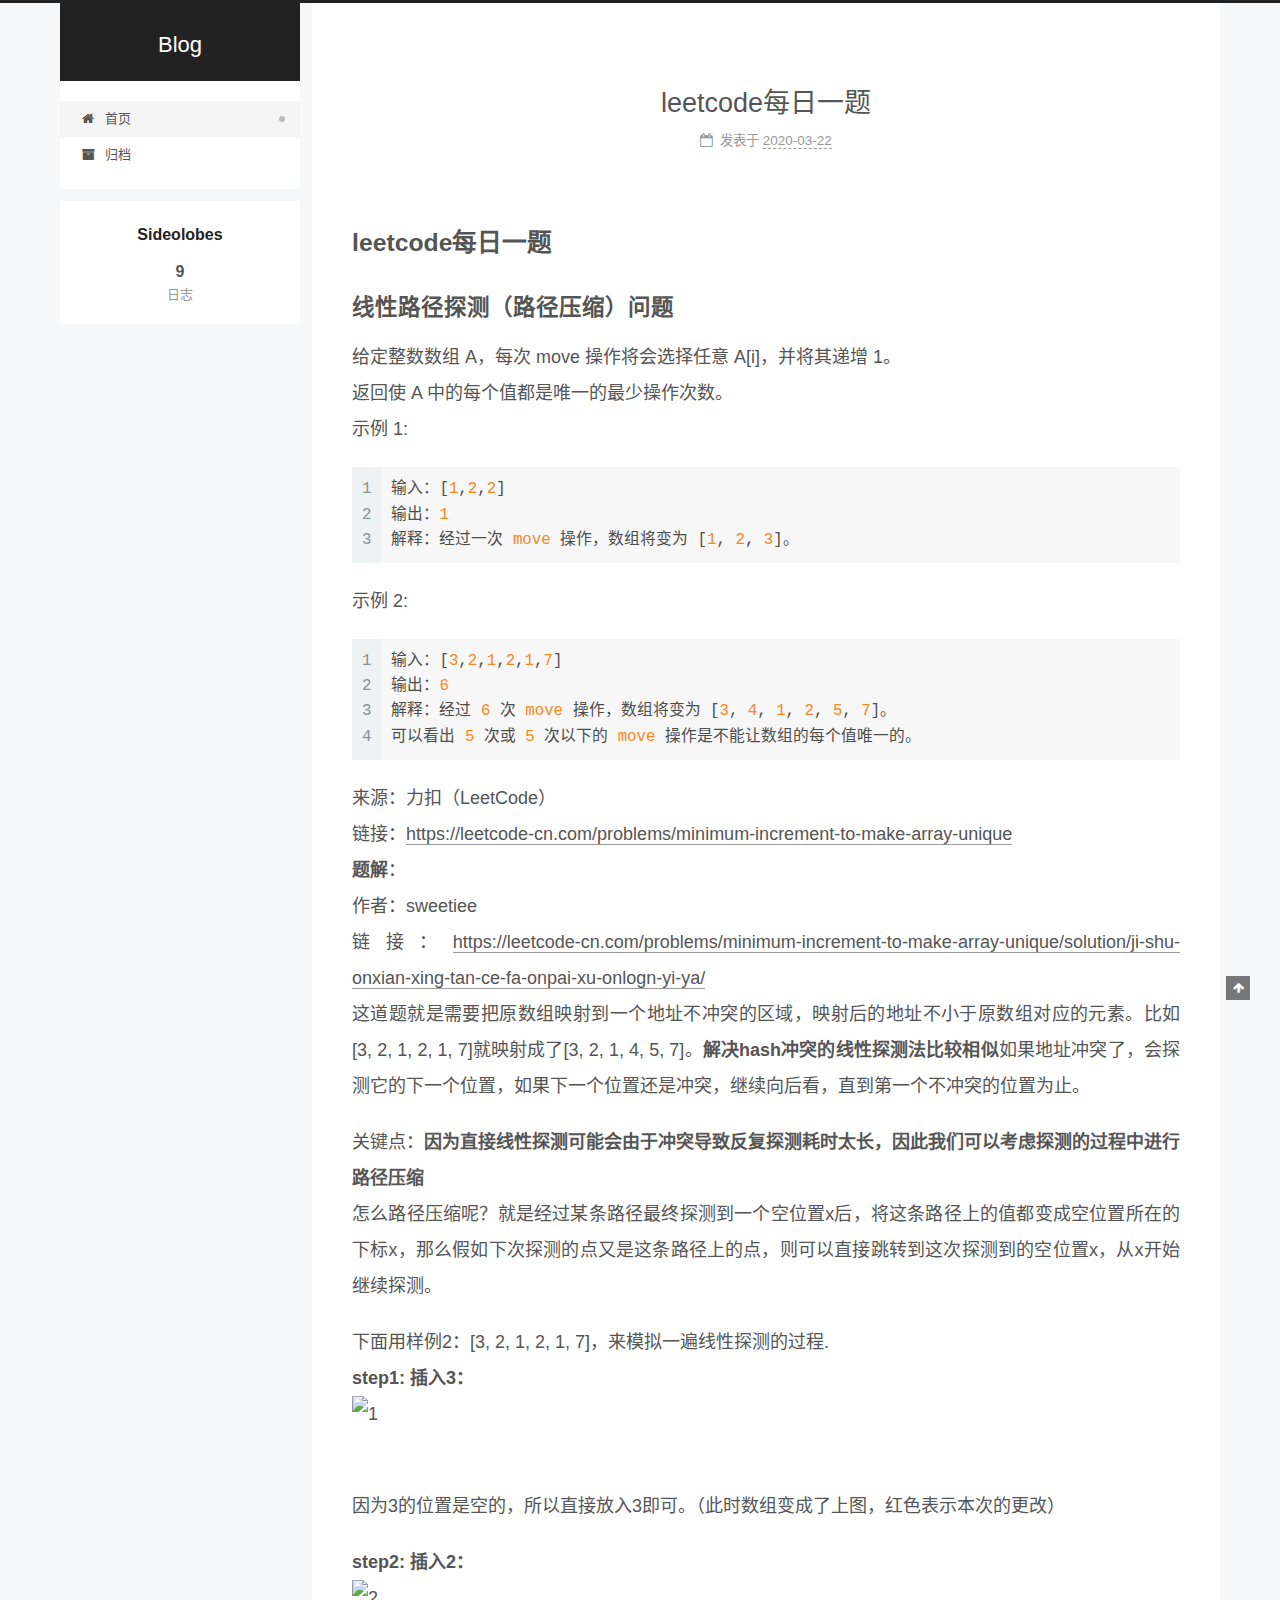
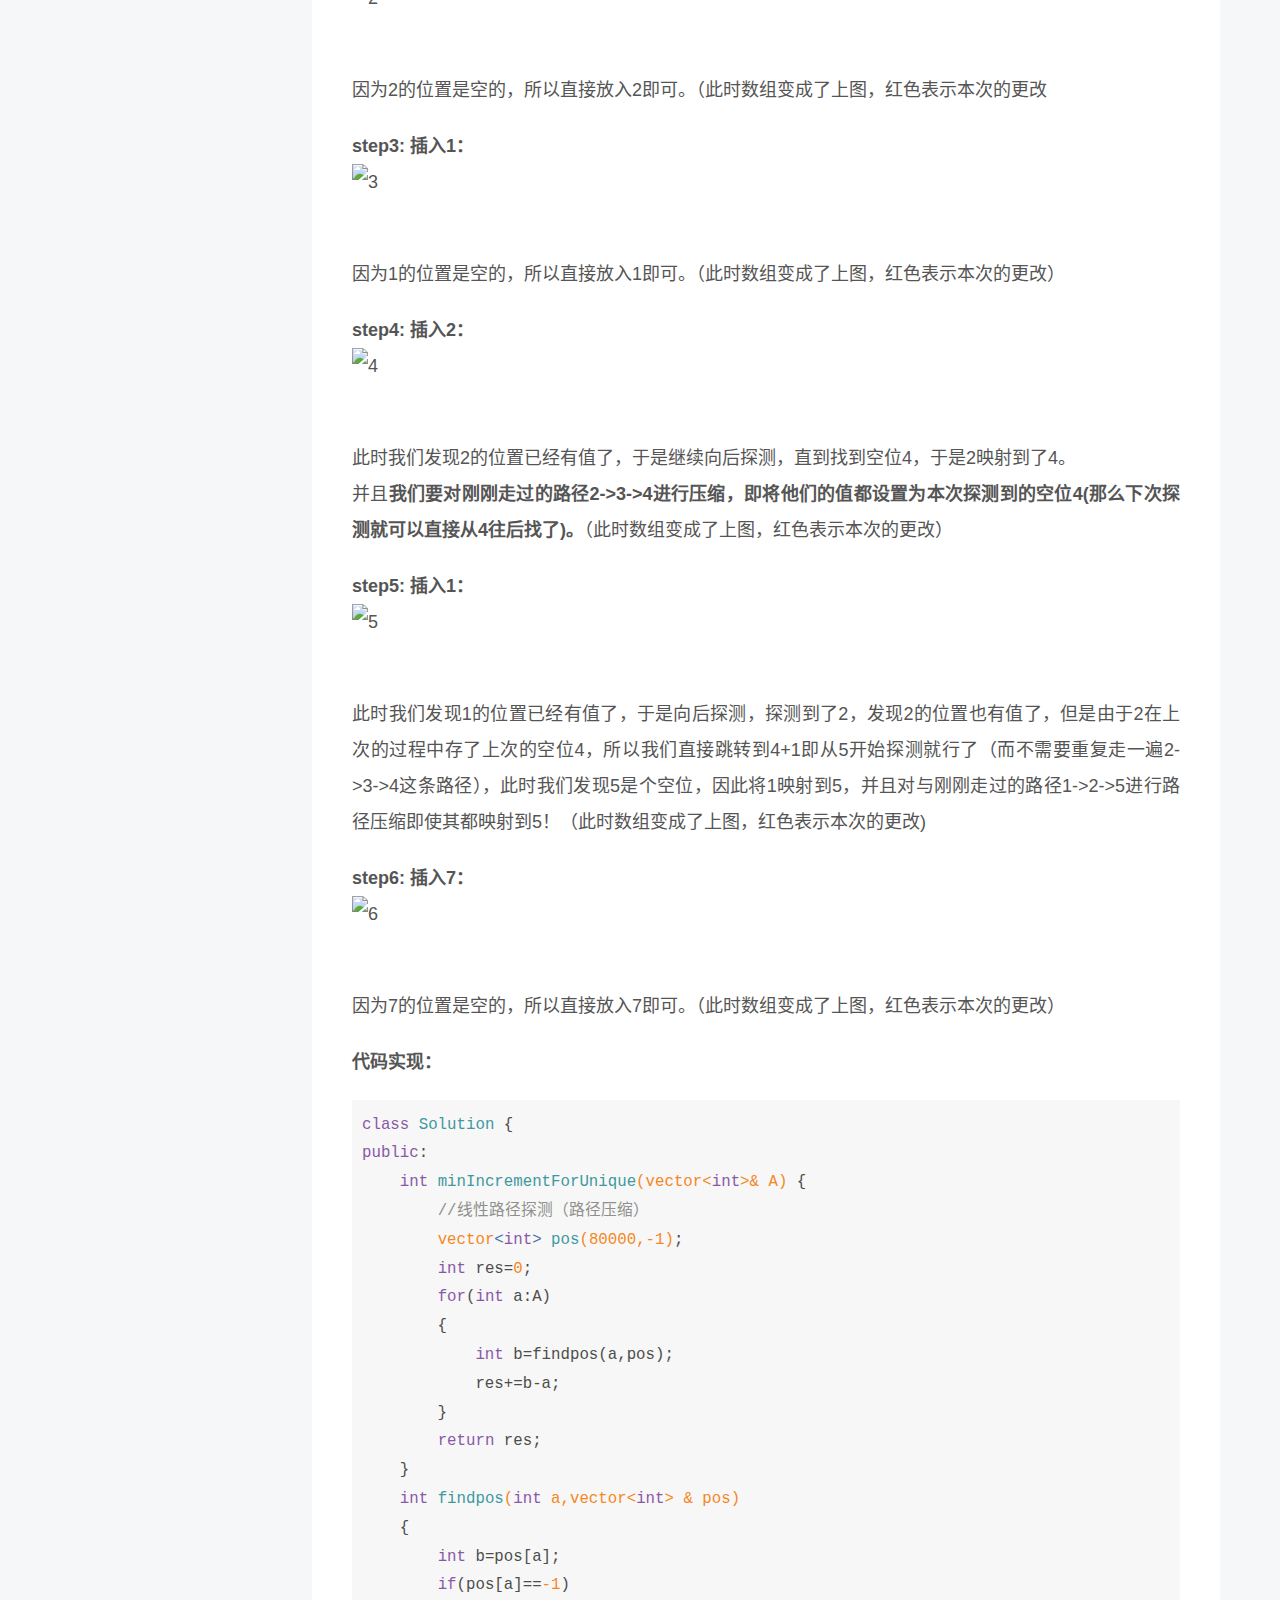
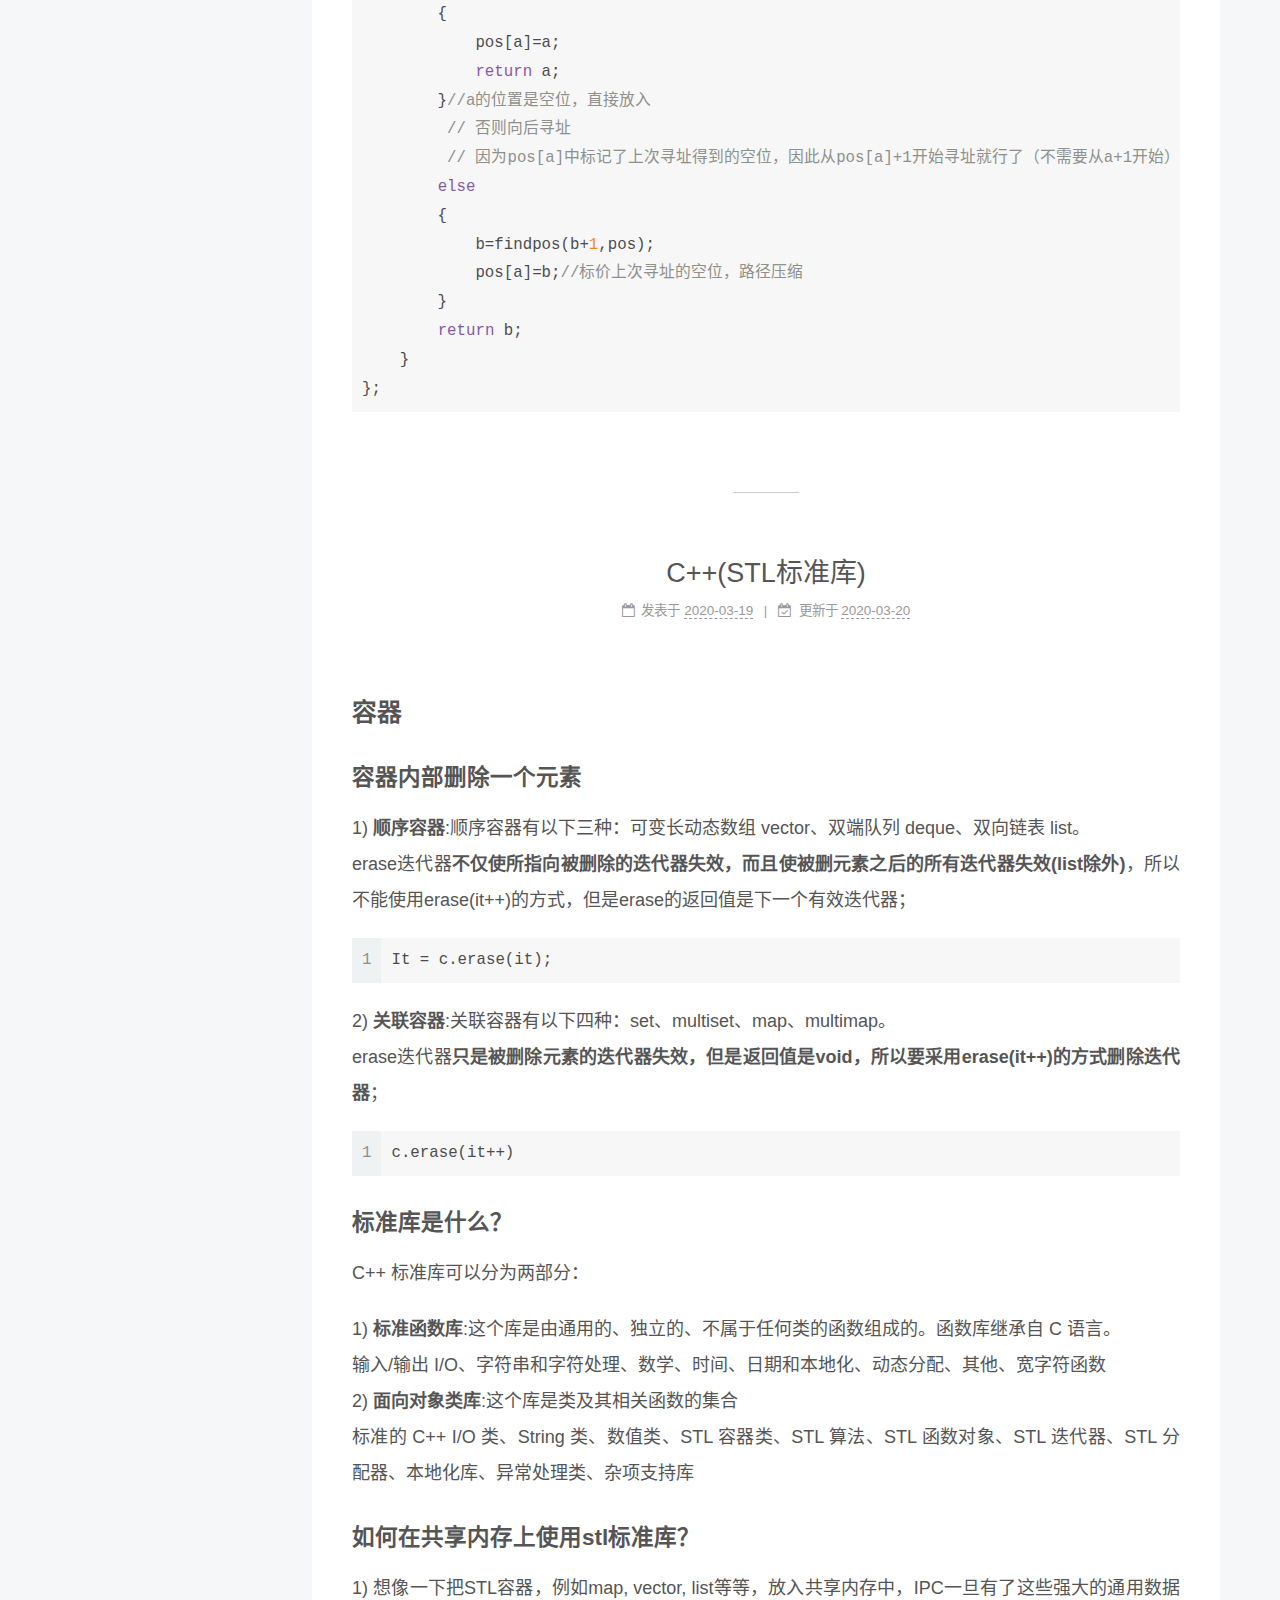
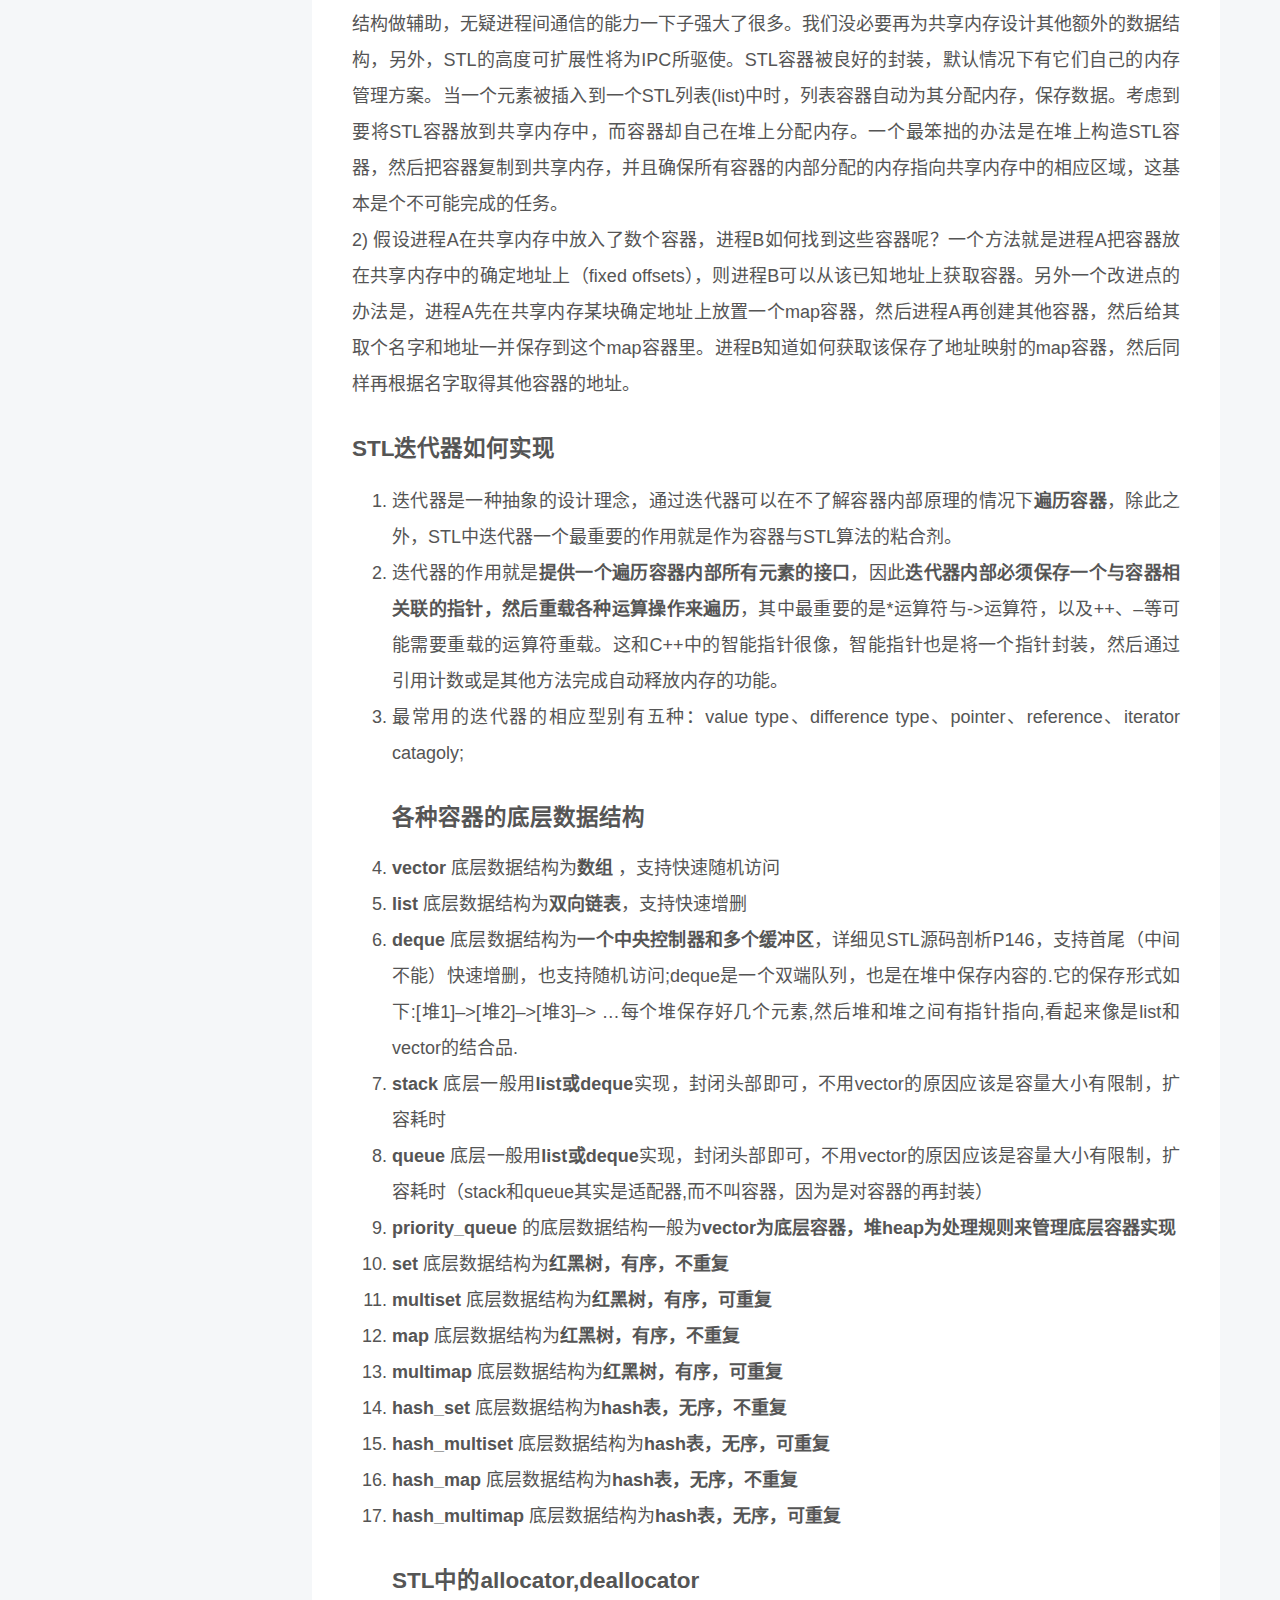
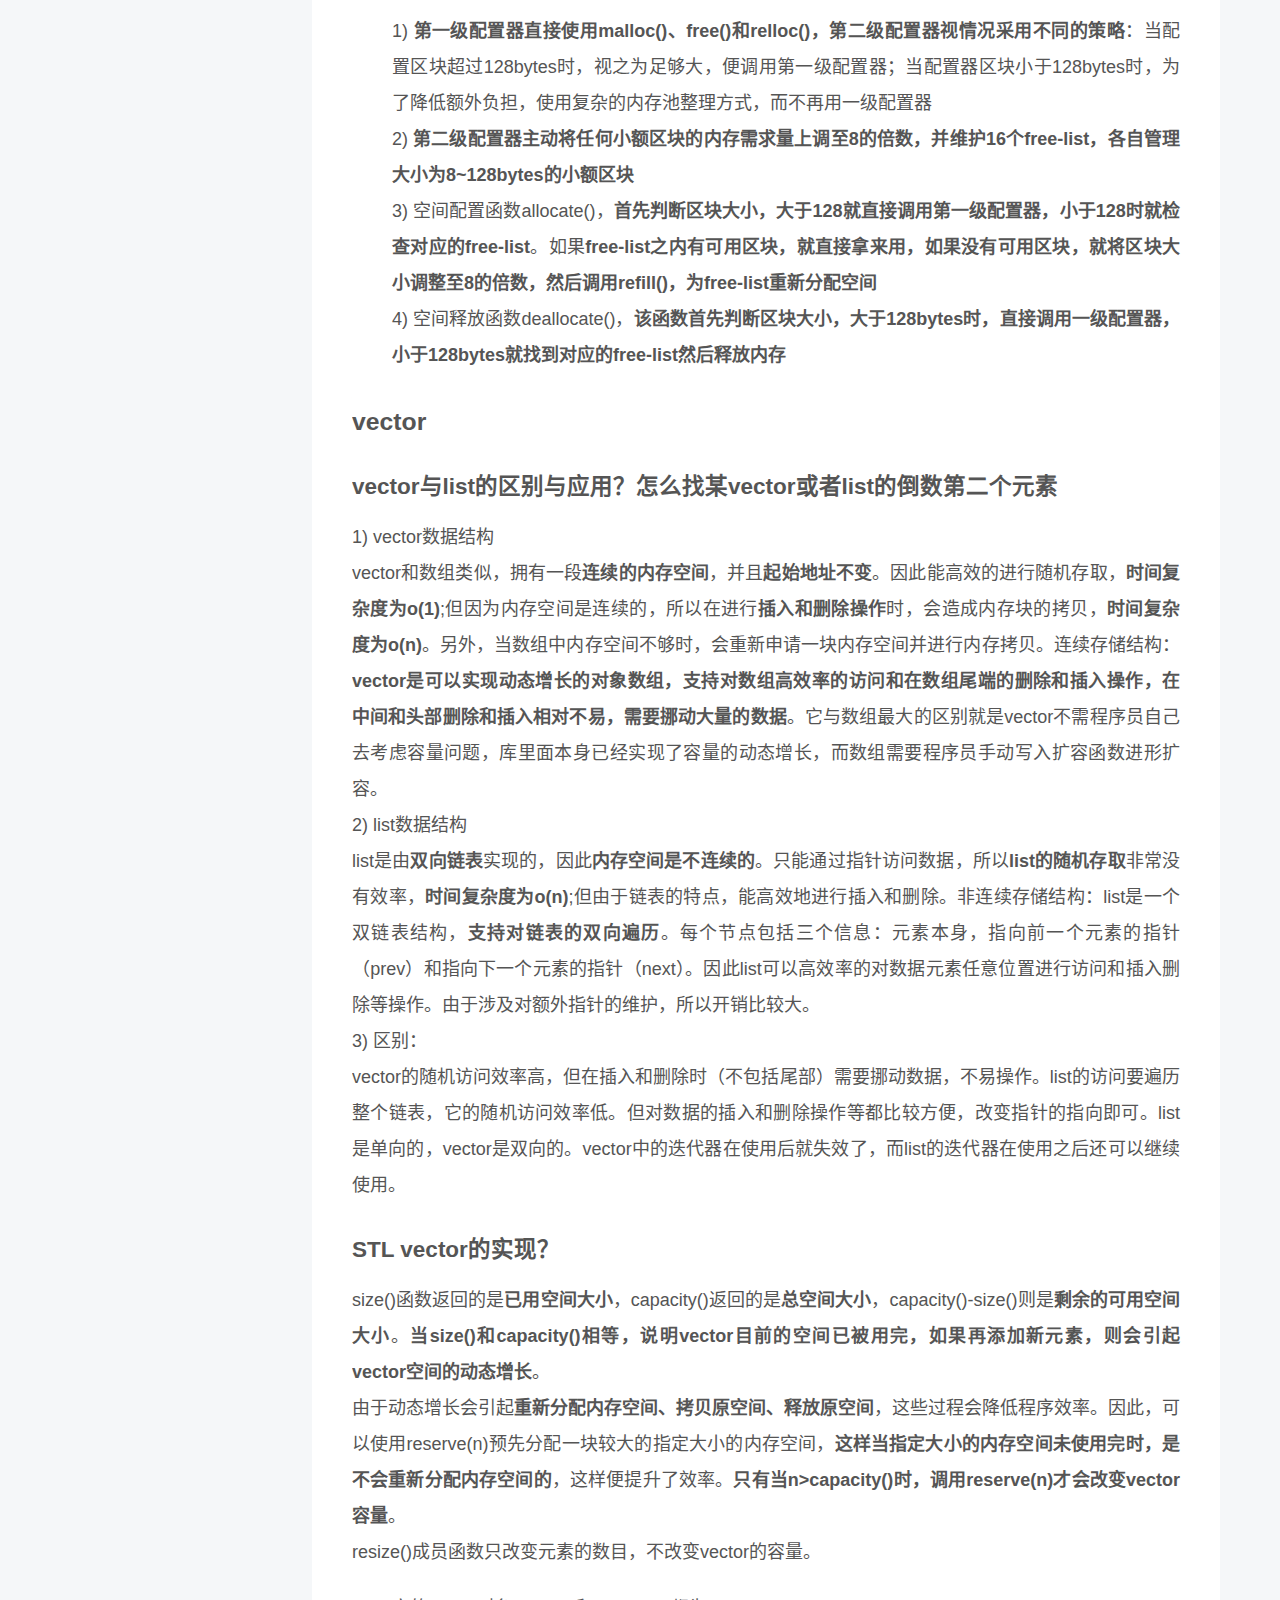
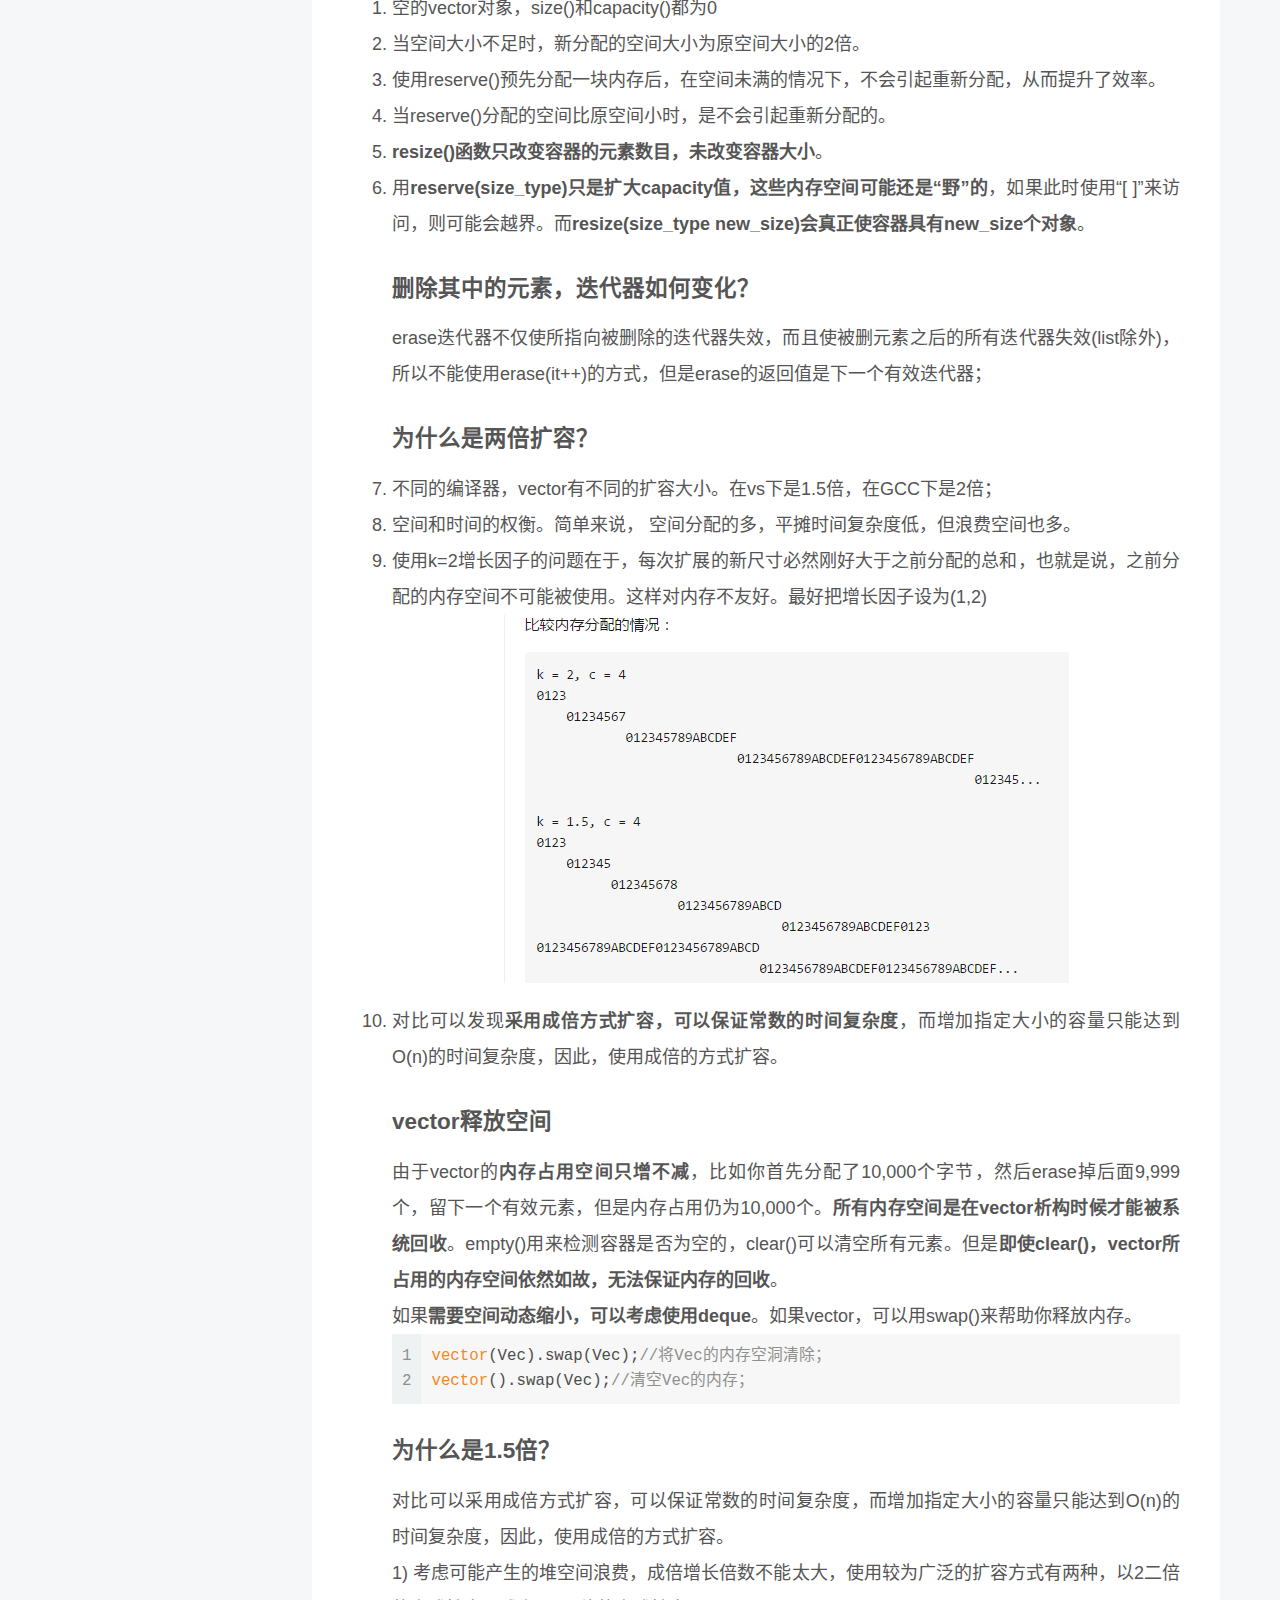
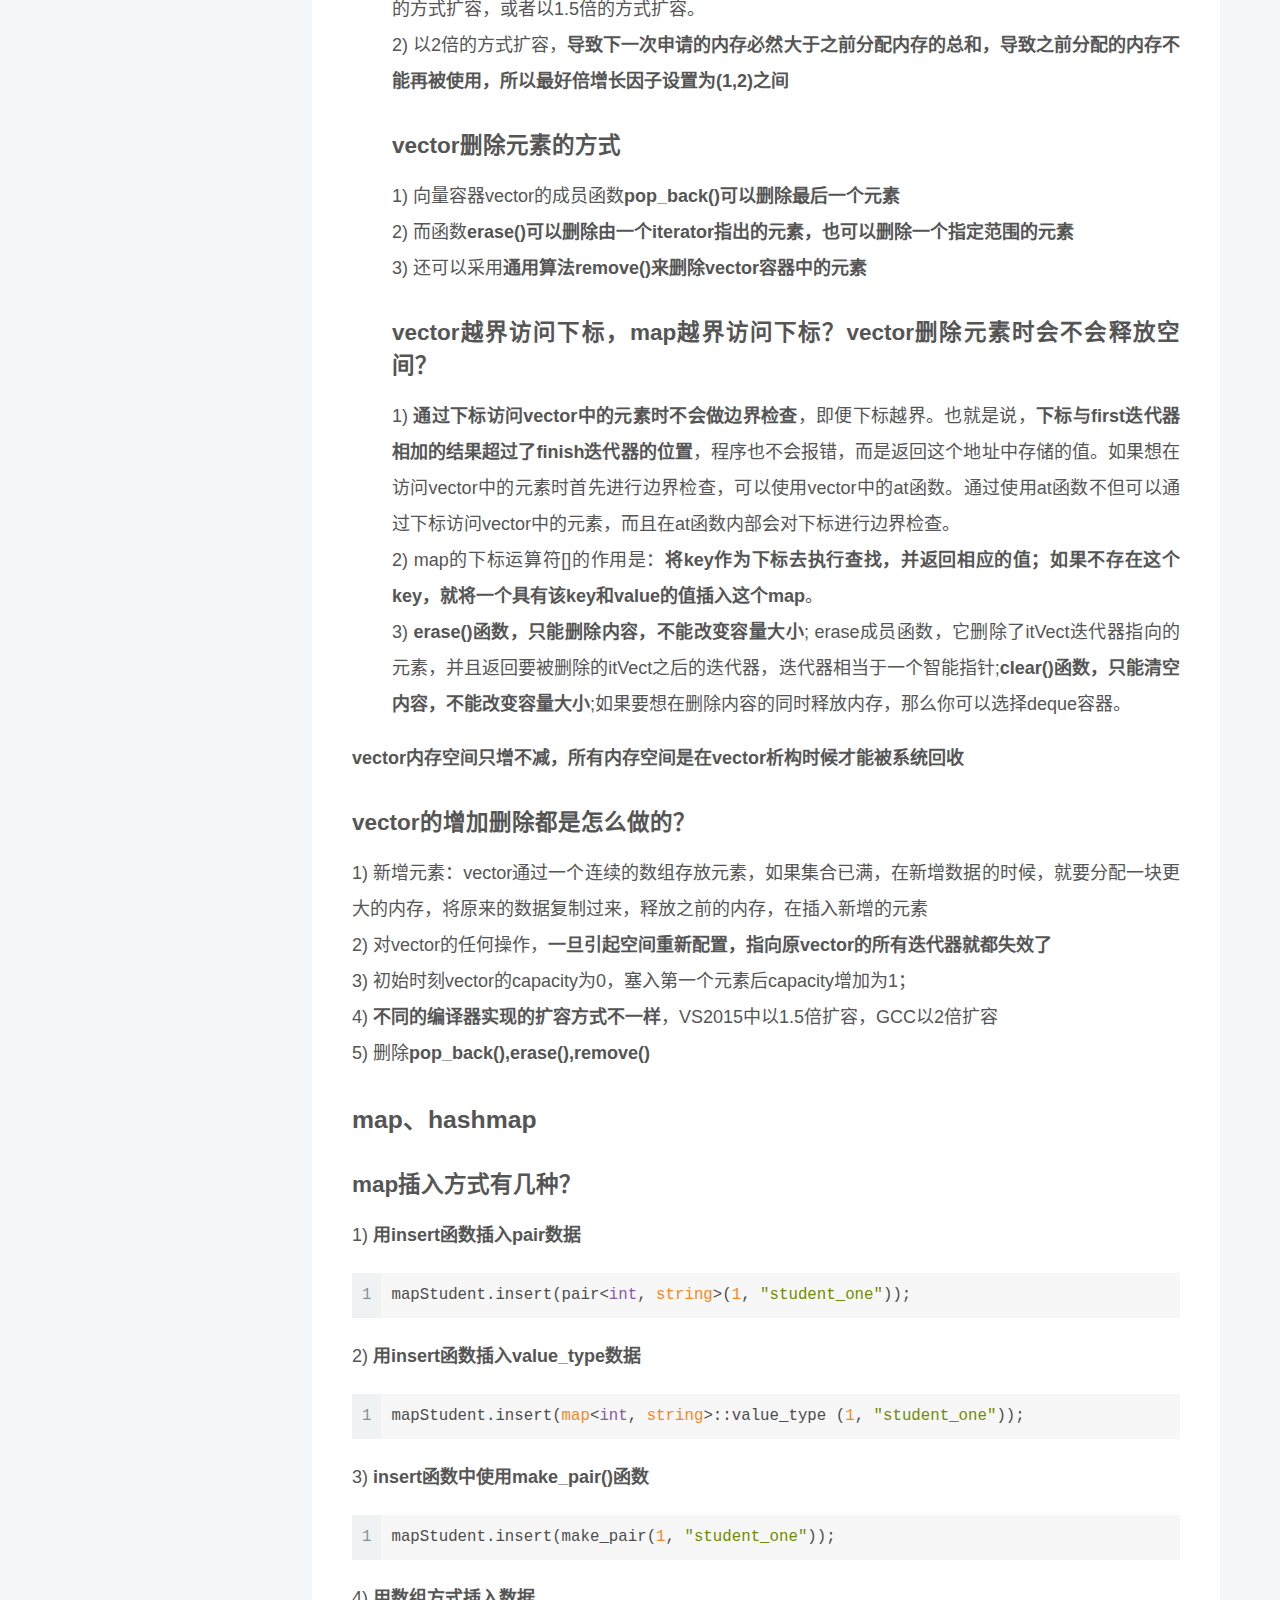
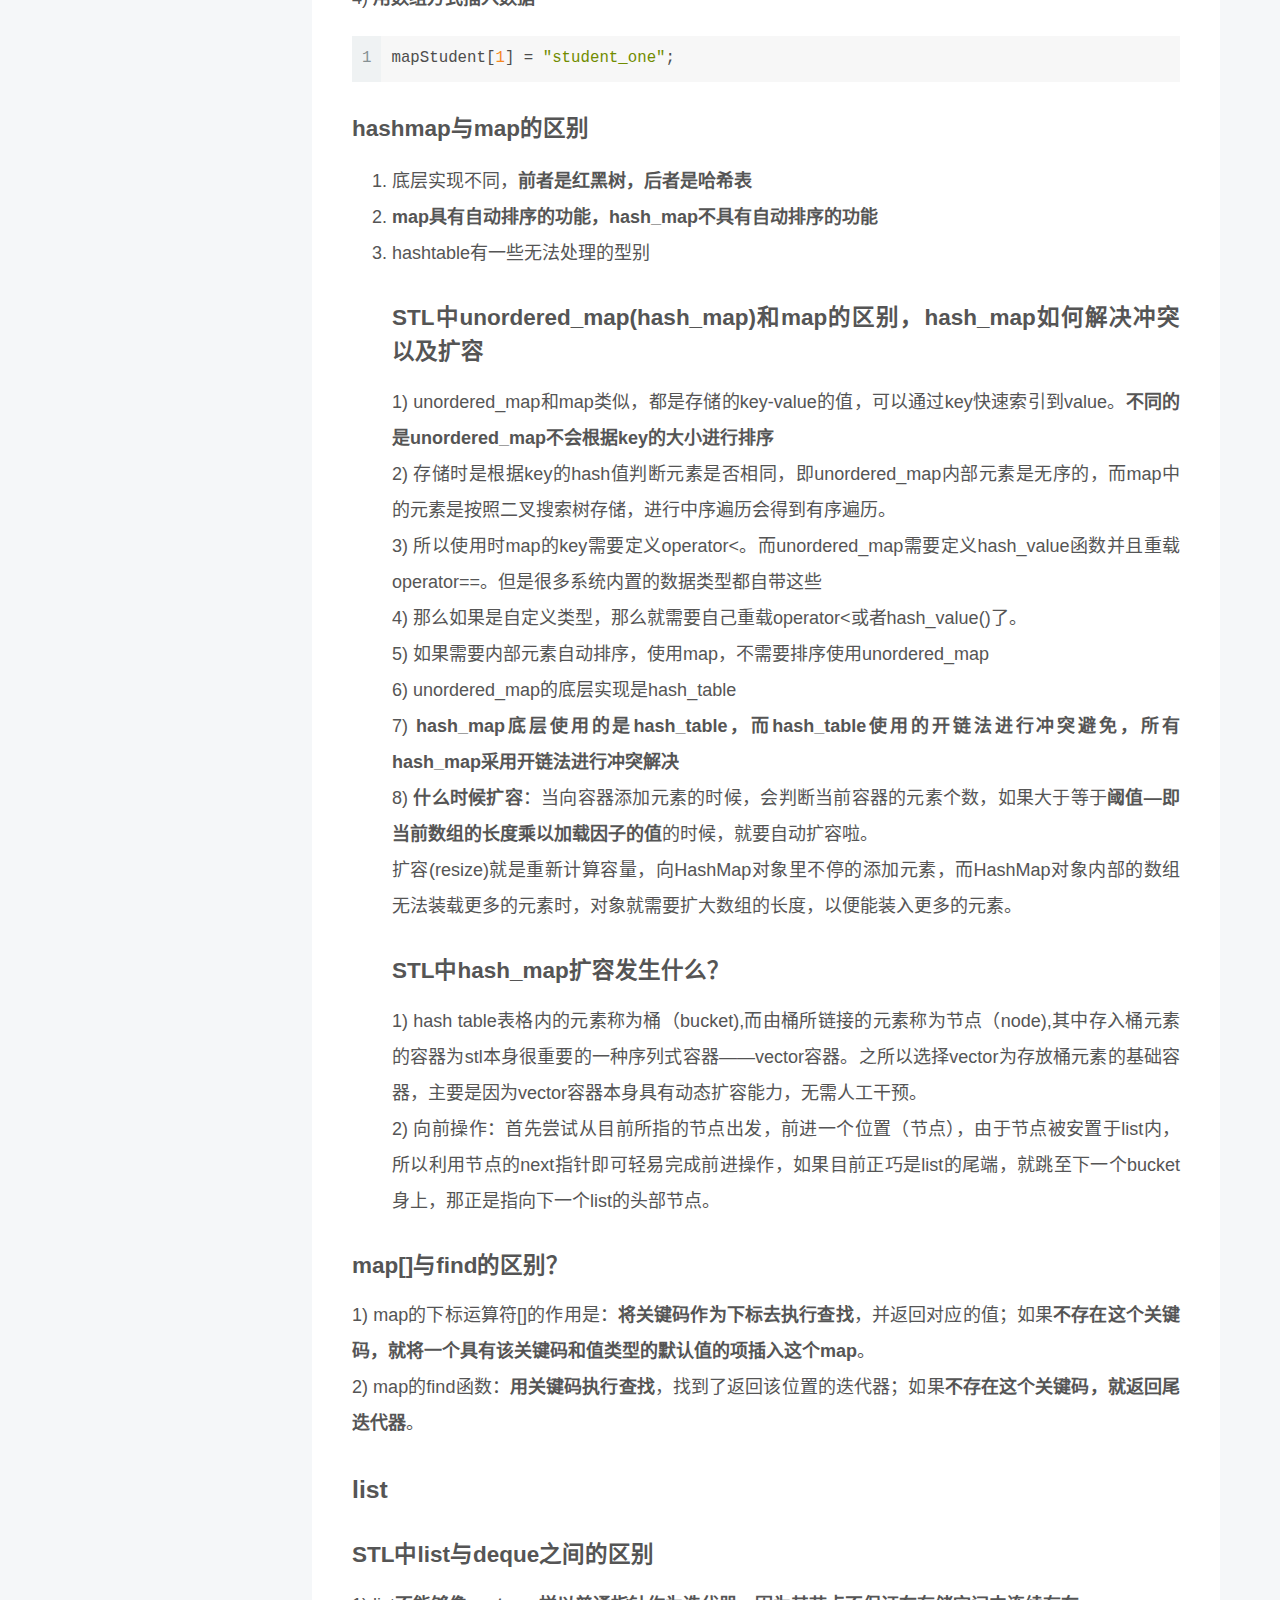
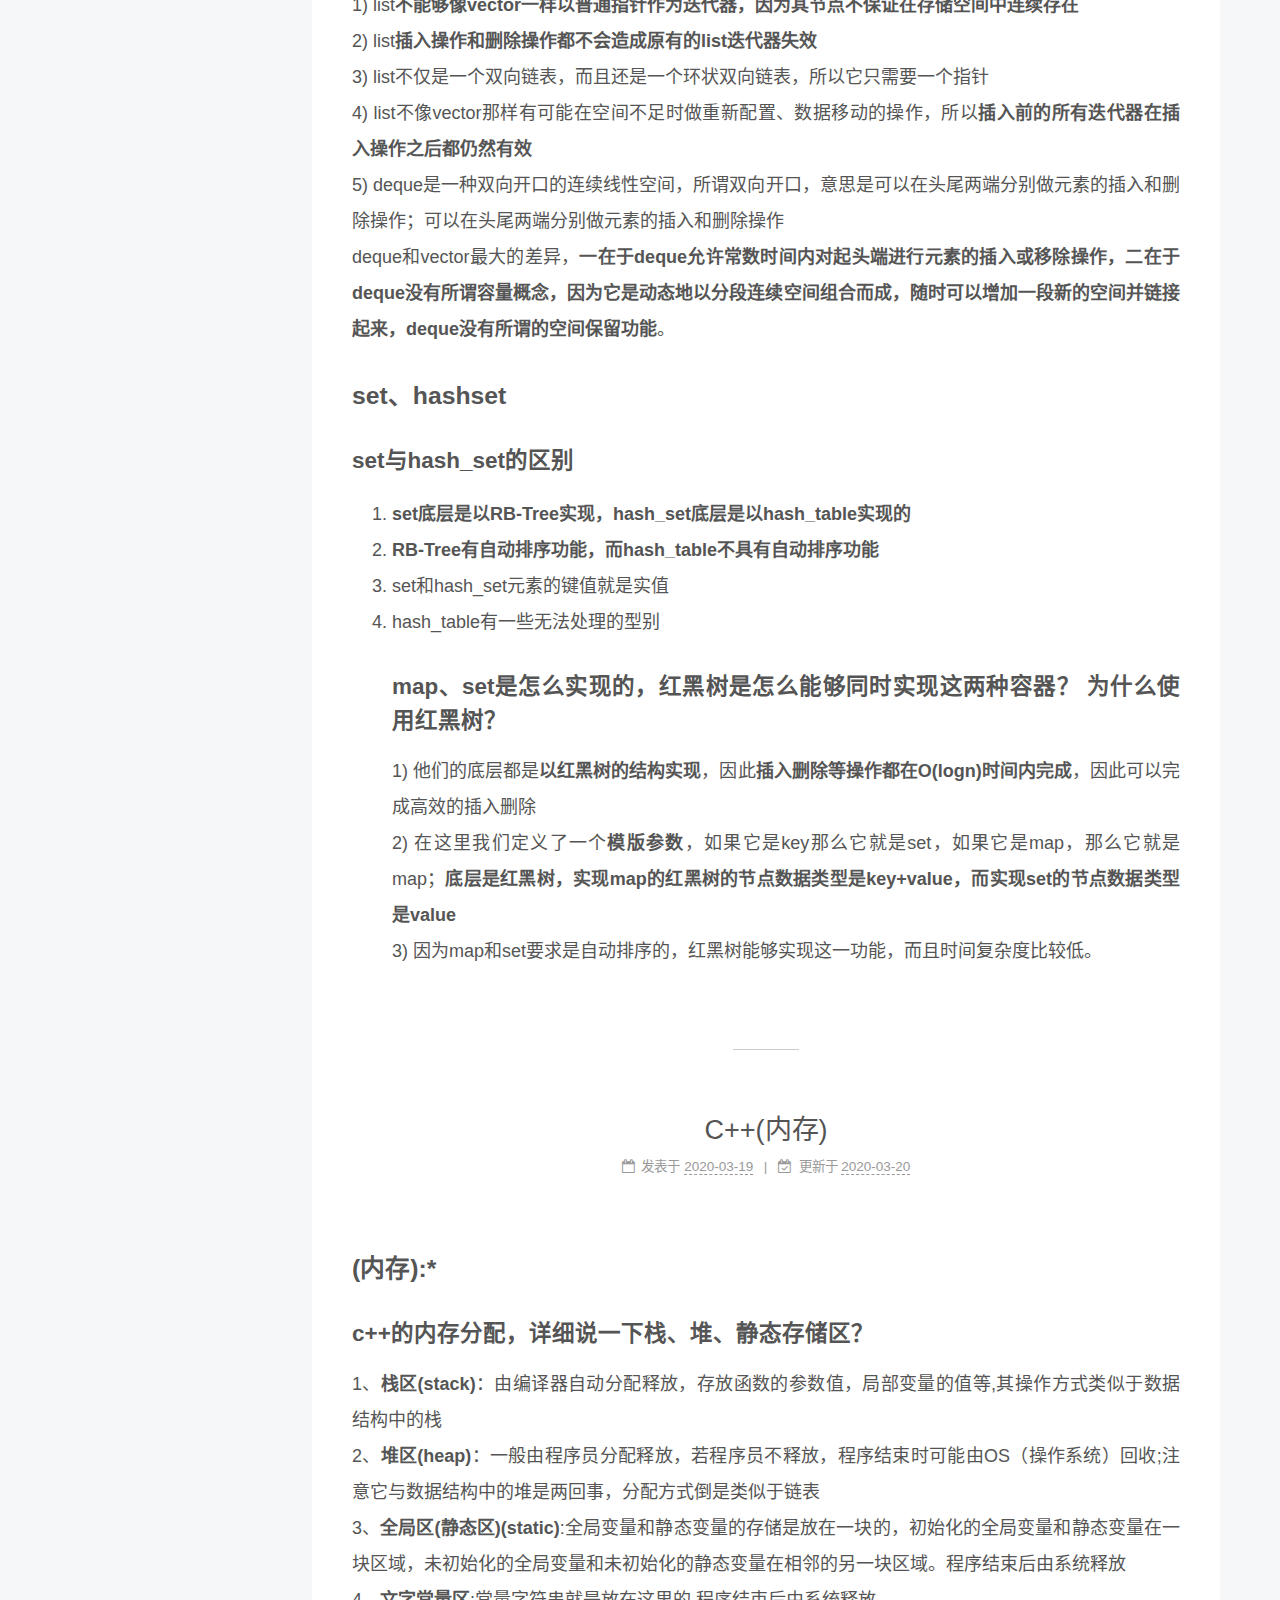
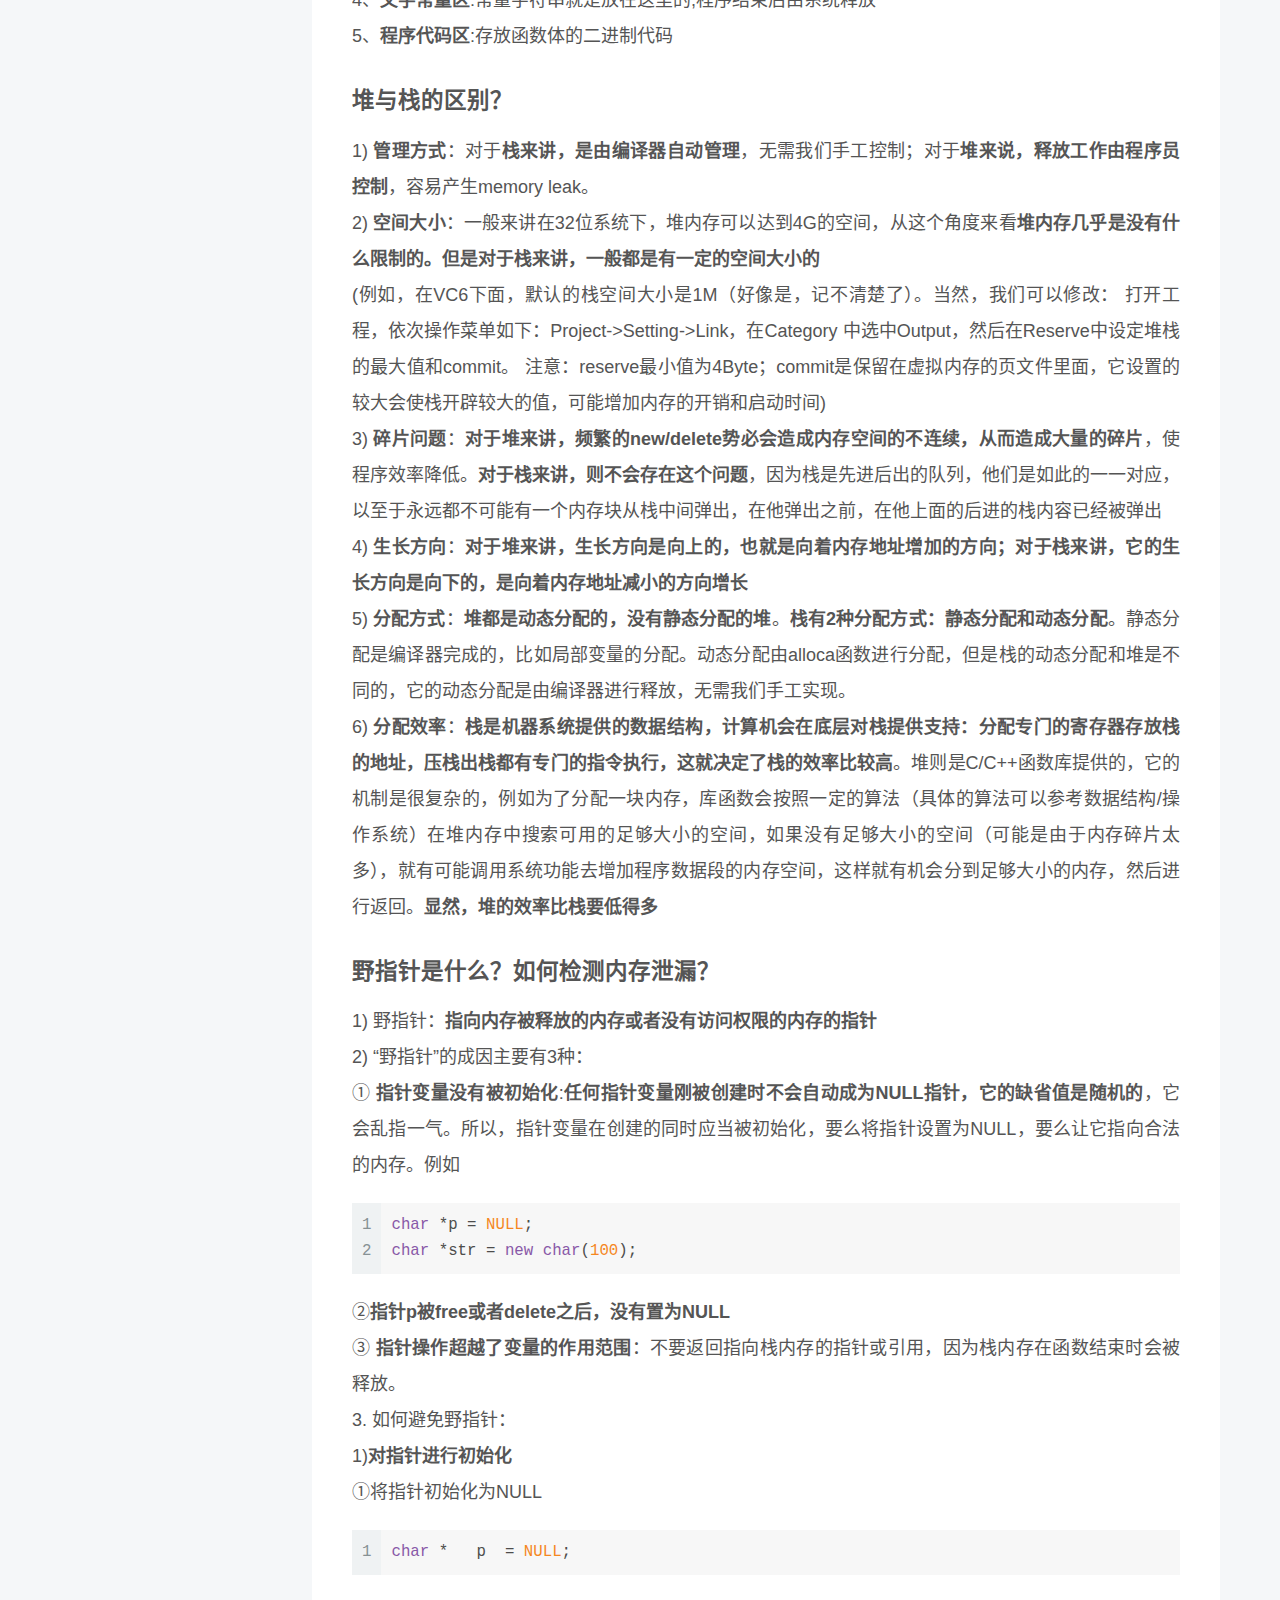
==== commit a6d65873: "Site updated: 2020-03-22 17:39:13" ====
--- a/index.html
+++ b/index.html
@@ -135,6 +135,109 @@
             
 
   <div class="posts-expand">
+        
+  
+  
+  <article itemscope itemtype="http://schema.org/Article" class="post-block home" lang="zh-CN">
+    <link itemprop="mainEntityOfPage" href="https://sideolobes.github.io/2020/03/22/leetcode%E6%AF%8F%E6%97%A5%E4%B8%80%E9%A2%98/">
+
+    <span hidden itemprop="author" itemscope itemtype="http://schema.org/Person">
+      <meta itemprop="image" content="/images/avatar.gif">
+      <meta itemprop="name" content="Sideolobes">
+      <meta itemprop="description" content="">
+    </span>
+
+    <span hidden itemprop="publisher" itemscope itemtype="http://schema.org/Organization">
+      <meta itemprop="name" content="Blog">
+    </span>
+      <header class="post-header">
+        <h1 class="post-title" itemprop="name headline">
+          
+            <a href="/2020/03/22/leetcode%E6%AF%8F%E6%97%A5%E4%B8%80%E9%A2%98/" class="post-title-link" itemprop="url">leetcode每日一题</a>
+        </h1>
+
+        <div class="post-meta">
+            <span class="post-meta-item">
+              <span class="post-meta-item-icon">
+                <i class="fa fa-calendar-o"></i>
+              </span>
+              <span class="post-meta-item-text">发表于</span>
+              
+
+              <time title="创建时间：2020-03-22 16:56:05 / 修改时间：17:35:26" itemprop="dateCreated datePublished" datetime="2020-03-22T16:56:05+08:00">2020-03-22</time>
+            </span>
+
+          
+
+        </div>
+      </header>
+
+    
+    
+    
+    <div class="post-body" itemprop="articleBody">
+
+      
+          <h2 id="leetcode每日一题"><a href="#leetcode每日一题" class="headerlink" title="leetcode每日一题"></a>leetcode每日一题</h2><h3 id="线性路径探测（路径压缩）问题"><a href="#线性路径探测（路径压缩）问题" class="headerlink" title="线性路径探测（路径压缩）问题"></a>线性路径探测（路径压缩）问题</h3><p>给定整数数组 A，每次 move 操作将会选择任意 A[i]，并将其递增 1。<br>返回使 A 中的每个值都是唯一的最少操作次数。<br>示例 1:</p>
+<figure class="highlight c++"><table><tr><td class="gutter"><pre><span class="line">1</span><br><span class="line">2</span><br><span class="line">3</span><br></pre></td><td class="code"><pre><span class="line">输入：[<span class="number">1</span>,<span class="number">2</span>,<span class="number">2</span>]</span><br><span class="line">输出：<span class="number">1</span></span><br><span class="line">解释：经过一次 <span class="built_in">move</span> 操作，数组将变为 [<span class="number">1</span>, <span class="number">2</span>, <span class="number">3</span>]。</span><br></pre></td></tr></table></figure>
+<p>示例 2:</p>
+<figure class="highlight c++"><table><tr><td class="gutter"><pre><span class="line">1</span><br><span class="line">2</span><br><span class="line">3</span><br><span class="line">4</span><br></pre></td><td class="code"><pre><span class="line">输入：[<span class="number">3</span>,<span class="number">2</span>,<span class="number">1</span>,<span class="number">2</span>,<span class="number">1</span>,<span class="number">7</span>]</span><br><span class="line">输出：<span class="number">6</span></span><br><span class="line">解释：经过 <span class="number">6</span> 次 <span class="built_in">move</span> 操作，数组将变为 [<span class="number">3</span>, <span class="number">4</span>, <span class="number">1</span>, <span class="number">2</span>, <span class="number">5</span>, <span class="number">7</span>]。</span><br><span class="line">可以看出 <span class="number">5</span> 次或 <span class="number">5</span> 次以下的 <span class="built_in">move</span> 操作是不能让数组的每个值唯一的。</span><br></pre></td></tr></table></figure>
+<p>来源：力扣（LeetCode）<br>链接：<a href="https://leetcode-cn.com/problems/minimum-increment-to-make-array-unique" target="_blank" rel="noopener">https://leetcode-cn.com/problems/minimum-increment-to-make-array-unique</a><br><strong>题解</strong>：<br>作者：sweetiee<br>链接：<a href="https://leetcode-cn.com/problems/minimum-increment-to-make-array-unique/solution/ji-shu-onxian-xing-tan-ce-fa-onpai-xu-onlogn-yi-ya/" target="_blank" rel="noopener">https://leetcode-cn.com/problems/minimum-increment-to-make-array-unique/solution/ji-shu-onxian-xing-tan-ce-fa-onpai-xu-onlogn-yi-ya/</a><br>这道题就是需要把原数组映射到一个地址不冲突的区域，映射后的地址不小于原数组对应的元素。比如[3, 2, 1, 2, 1, 7]就映射成了[3, 2, 1, 4, 5, 7]。<strong>解决hash冲突的线性探测法比较相似</strong>如果地址冲突了，会探测它的下一个位置，如果下一个位置还是冲突，继续向后看，直到第一个不冲突的位置为止。</p>
+<p>关键点：<strong>因为直接线性探测可能会由于冲突导致反复探测耗时太长，因此我们可以考虑探测的过程中进行路径压缩</strong><br>怎么路径压缩呢？就是经过某条路径最终探测到一个空位置x后，将这条路径上的值都变成空位置所在的下标x，那么假如下次探测的点又是这条路径上的点，则可以直接跳转到这次探测到的空位置x，从x开始继续探测。</p>
+<p>下面用样例2：[3, 2, 1, 2, 1, 7]，来模拟一遍线性探测的过程.<br><strong>step1: 插入3：</strong><br><img src="https://pic.leetcode-cn.com/fd50b8a3b585ffd91c3f47d108750f73b5a8cec72f2a9ab047fc92d63efa7543-image.png" alt="1"><br>因为3的位置是空的，所以直接放入3即可。（此时数组变成了上图，红色表示本次的更改）</p>
+<p><strong>step2: 插入2：</strong><br><img src="https://pic.leetcode-cn.com/47204faec8628b9bbce133a5e4f153f9bc56147cf0b4e06d128ef50d884a4af2-image.png" alt="2"><br>因为2的位置是空的，所以直接放入2即可。（此时数组变成了上图，红色表示本次的更改</p>
+<p><strong>step3: 插入1：</strong><br><img src="https://pic.leetcode-cn.com/361086e48c561d1fc6850bbec6033ad331c3a9d3e5cb1761f06fce09a01c00b6-image.png" alt="3"><br>因为1的位置是空的，所以直接放入1即可。（此时数组变成了上图，红色表示本次的更改）</p>
+<p><strong>step4: 插入2：</strong><br><img src="https://pic.leetcode-cn.com/4af08cd218443a0613e5fa7165a4be21ff4f1b61151f62fd964313761627283b-image.png" alt="4"><br>此时我们发现2的位置已经有值了，于是继续向后探测，直到找到空位4，于是2映射到了4。<br>并且<strong>我们要对刚刚走过的路径2-&gt;3-&gt;4进行压缩，即将他们的值都设置为本次探测到的空位4(那么下次探测就可以直接从4往后找了)。</strong>（此时数组变成了上图，红色表示本次的更改）</p>
+<p><strong>step5: 插入1：</strong><br><img src="https://pic.leetcode-cn.com/ad9ead058e608ff6ad9bf9c7b6ab98fe81d41eef3f008413b2582451b60255a3-image.png" alt="5"><br>此时我们发现1的位置已经有值了，于是向后探测，探测到了2，发现2的位置也有值了，但是由于2在上次的过程中存了上次的空位4，所以我们直接跳转到4+1即从5开始探测就行了（而不需要重复走一遍2-&gt;3-&gt;4这条路径），此时我们发现5是个空位，因此将1映射到5，并且对与刚刚走过的路径1-&gt;2-&gt;5进行路径压缩即使其都映射到5！（此时数组变成了上图，红色表示本次的更改)</p>
+<p><strong>step6: 插入7：</strong><br><img src="https://pic.leetcode-cn.com/73f7dcb708bf44f11dceb636e878173f7212d910e523f2700c830737483f5117-image.png" alt="6"><br>因为7的位置是空的，所以直接放入7即可。（此时数组变成了上图，红色表示本次的更改）</p>
+<p><strong>代码实现：</strong></p>
+<pre><code class="C++"><span class="class"><span class="keyword">class</span> <span class="title">Solution</span> {</span>
+<span class="keyword">public</span>:
+    <span class="function"><span class="keyword">int</span> <span class="title">minIncrementForUnique</span><span class="params">(<span class="built_in">vector</span>&lt;<span class="keyword">int</span>&gt;&amp; A)</span> </span>{
+        <span class="comment">//线性路径探测（路径压缩）</span>
+        <span class="function"><span class="built_in">vector</span>&lt;<span class="keyword">int</span>&gt; <span class="title">pos</span><span class="params">(<span class="number">80000</span>,<span class="number">-1</span>)</span></span>;
+        <span class="keyword">int</span> res=<span class="number">0</span>;
+        <span class="keyword">for</span>(<span class="keyword">int</span> a:A)
+        {
+            <span class="keyword">int</span> b=findpos(a,pos);
+            res+=b-a;
+        }
+        <span class="keyword">return</span> res;
+    }
+    <span class="function"><span class="keyword">int</span> <span class="title">findpos</span><span class="params">(<span class="keyword">int</span> a,<span class="built_in">vector</span>&lt;<span class="keyword">int</span>&gt; &amp; pos)</span></span>
+<span class="function">    </span>{
+        <span class="keyword">int</span> b=pos[a];
+        <span class="keyword">if</span>(pos[a]==<span class="number">-1</span>)
+        {
+            pos[a]=a;
+            <span class="keyword">return</span> a;
+        }<span class="comment">//a的位置是空位，直接放入</span>
+         <span class="comment">// 否则向后寻址</span>
+         <span class="comment">// 因为pos[a]中标记了上次寻址得到的空位，因此从pos[a]+1开始寻址就行了（不需要从a+1开始）</span>
+        <span class="keyword">else</span>
+        {
+            b=findpos(b+<span class="number">1</span>,pos);
+            pos[a]=b;<span class="comment">//标价上次寻址的空位，路径压缩</span>
+        }
+        <span class="keyword">return</span> b;
+    }
+};
+</code></pre>
+
+      
+    </div>
+
+    
+    
+    
+      <footer class="post-footer">
+        <div class="post-eof"></div>
+      </footer>
+  </article>
+  
+  
+  
+
         
   
   
@@ -970,7 +1073,7 @@
       <div class="site-state-item site-state-posts">
           <a href="/archives/">
         
-          <span class="site-state-item-count">8</span>
+          <span class="site-state-item-count">9</span>
           <span class="site-state-item-name">日志</span>
         </a>
       </div>
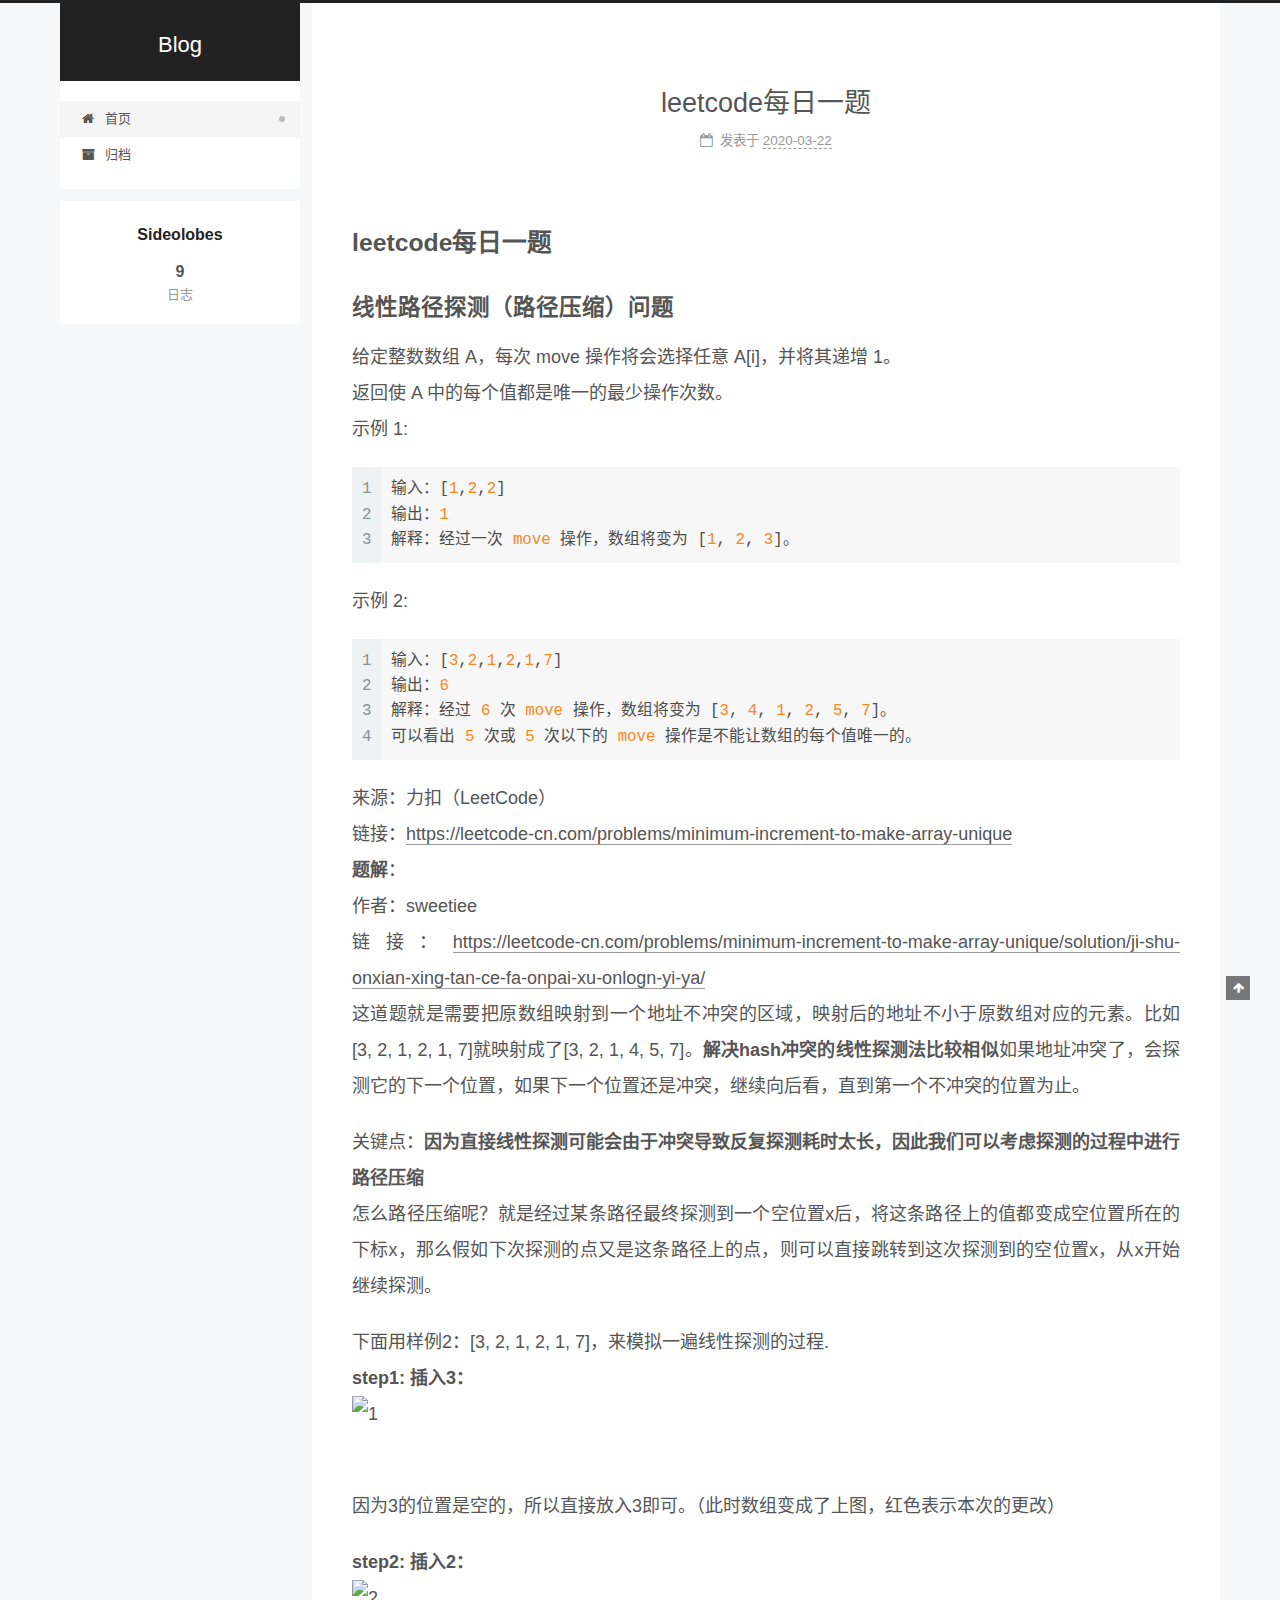
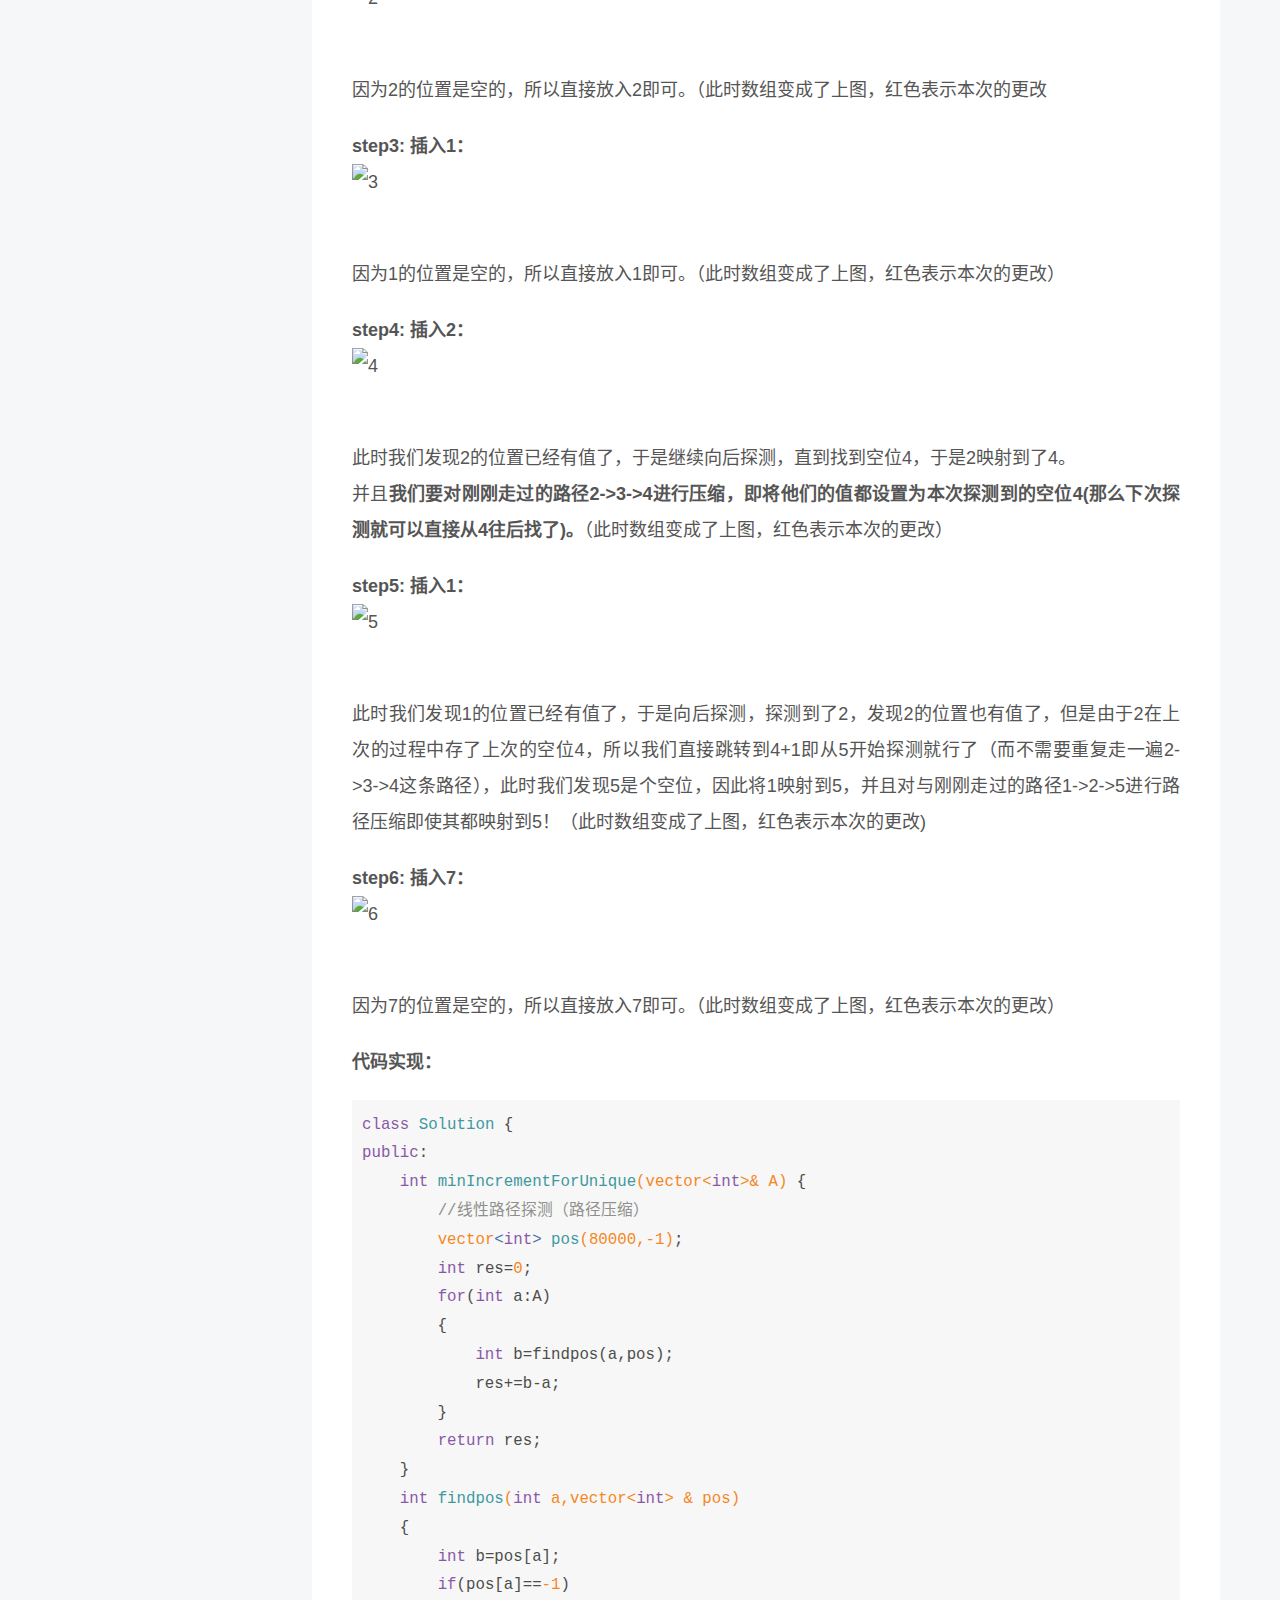
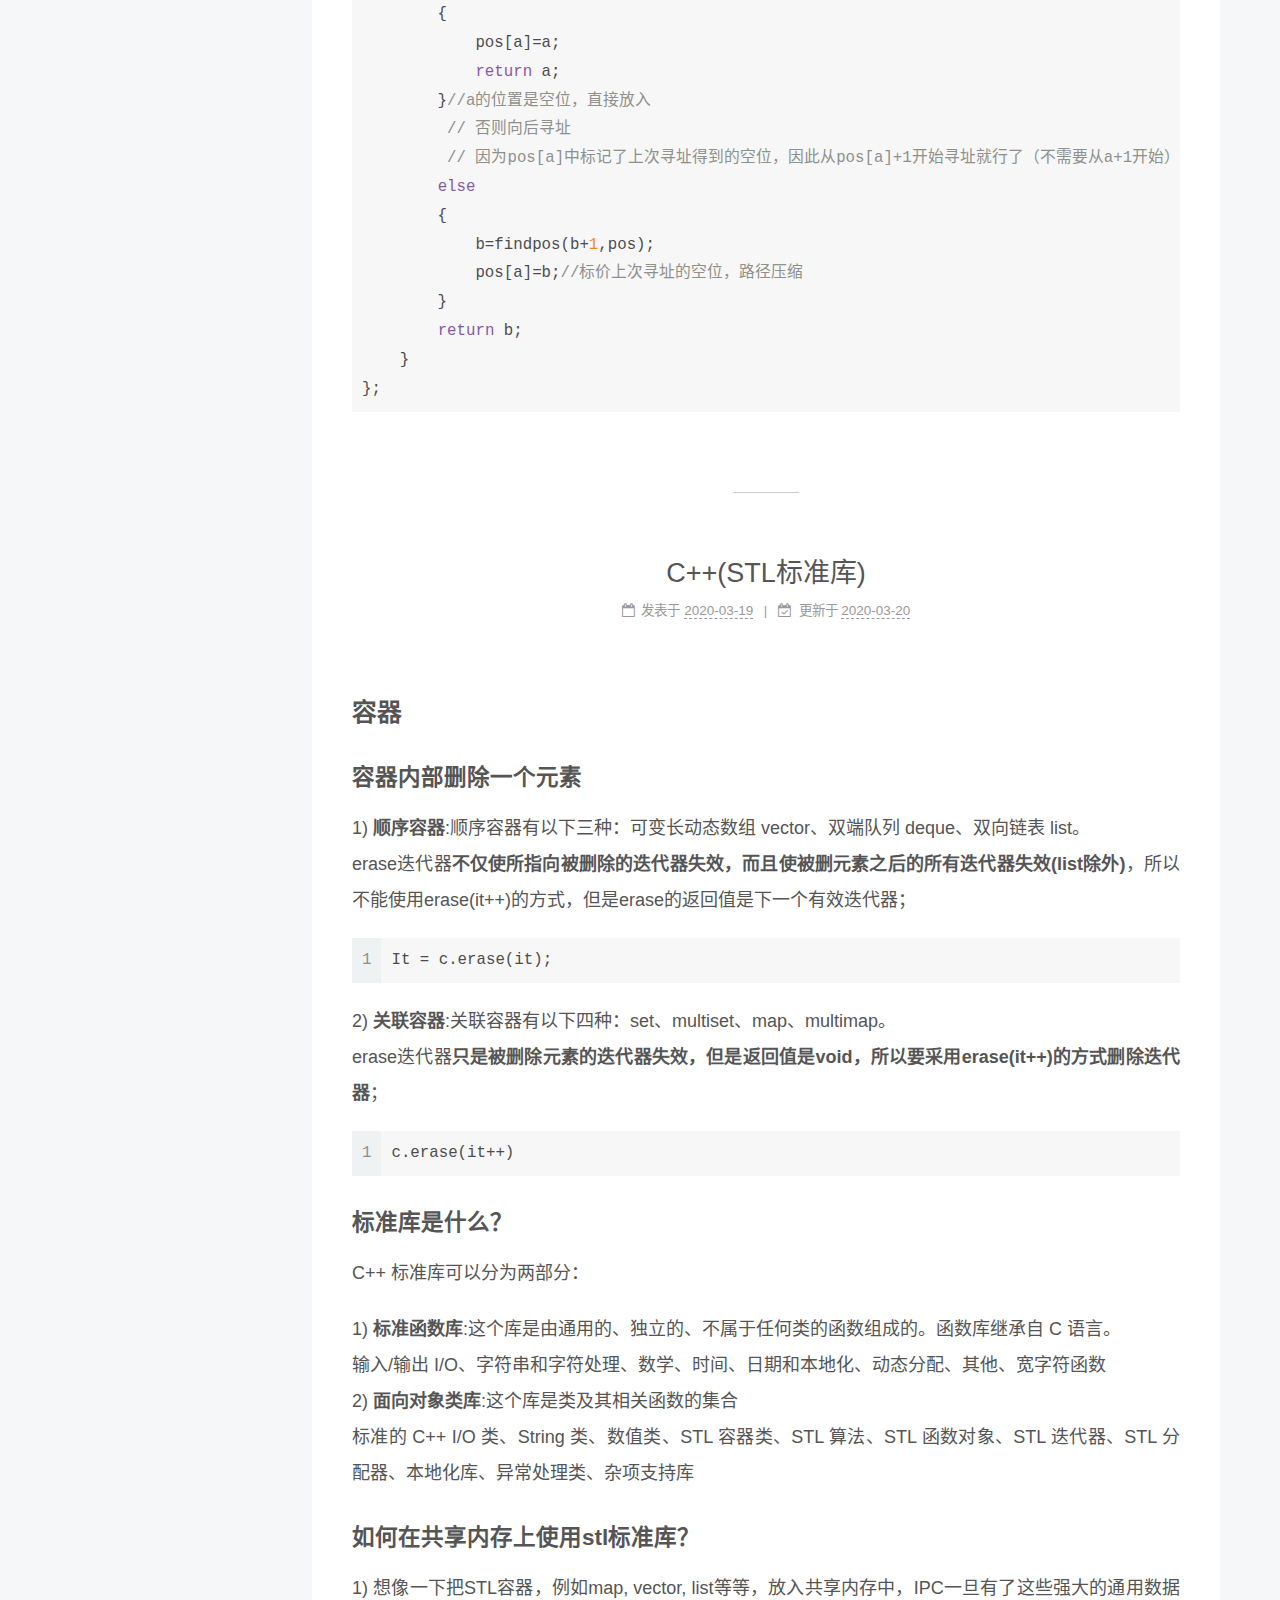
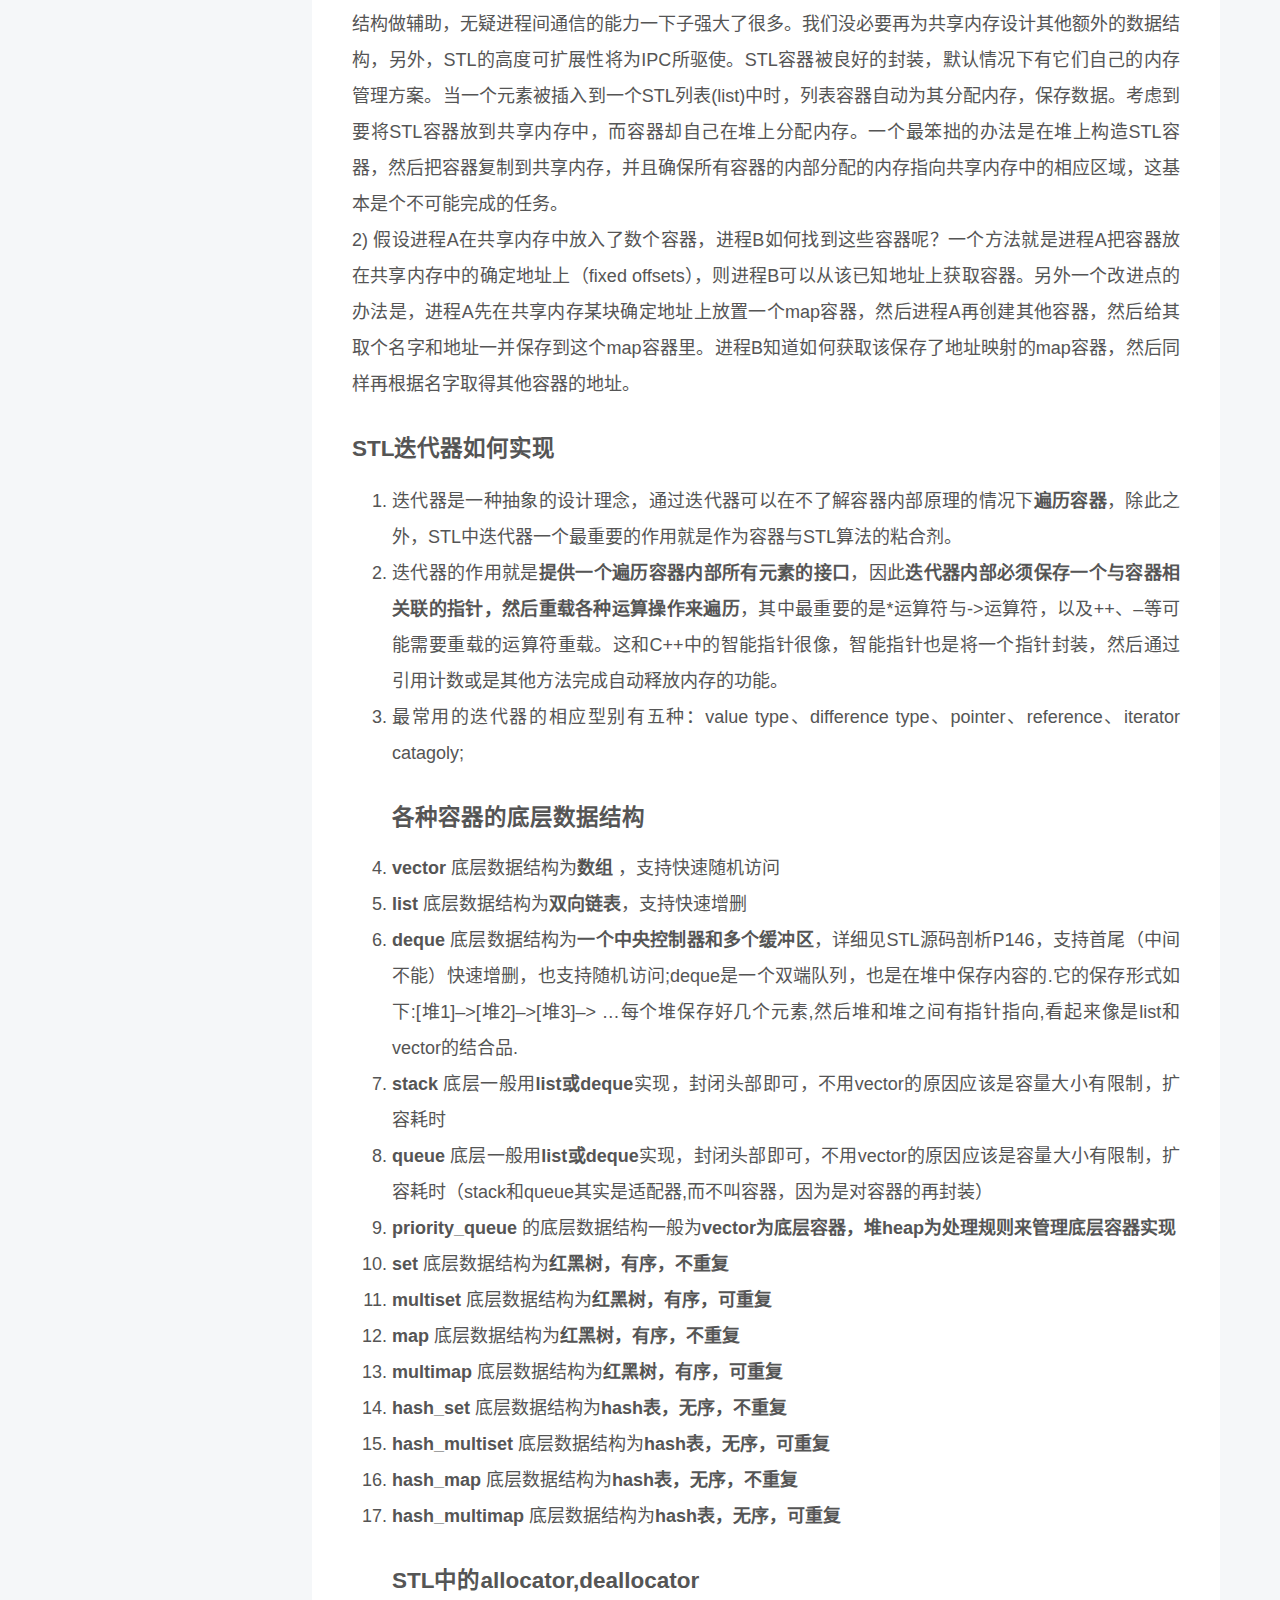
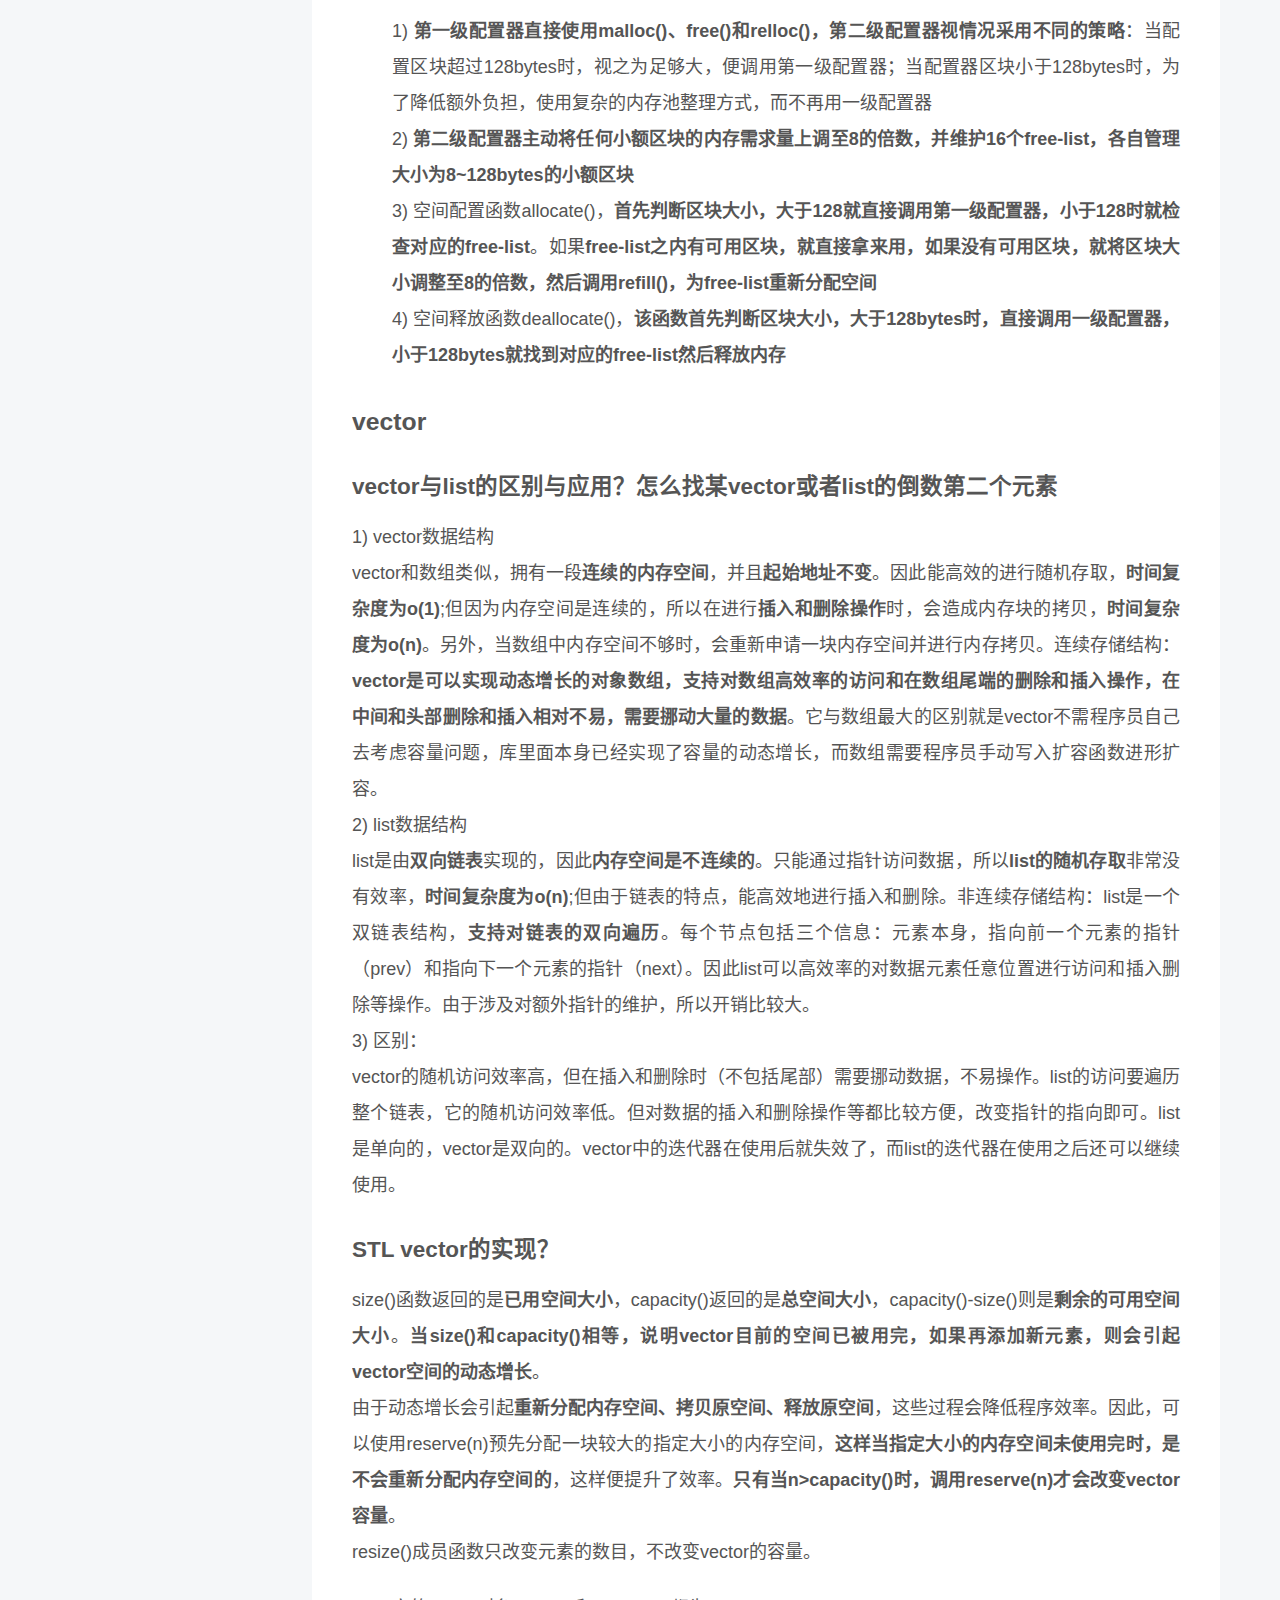
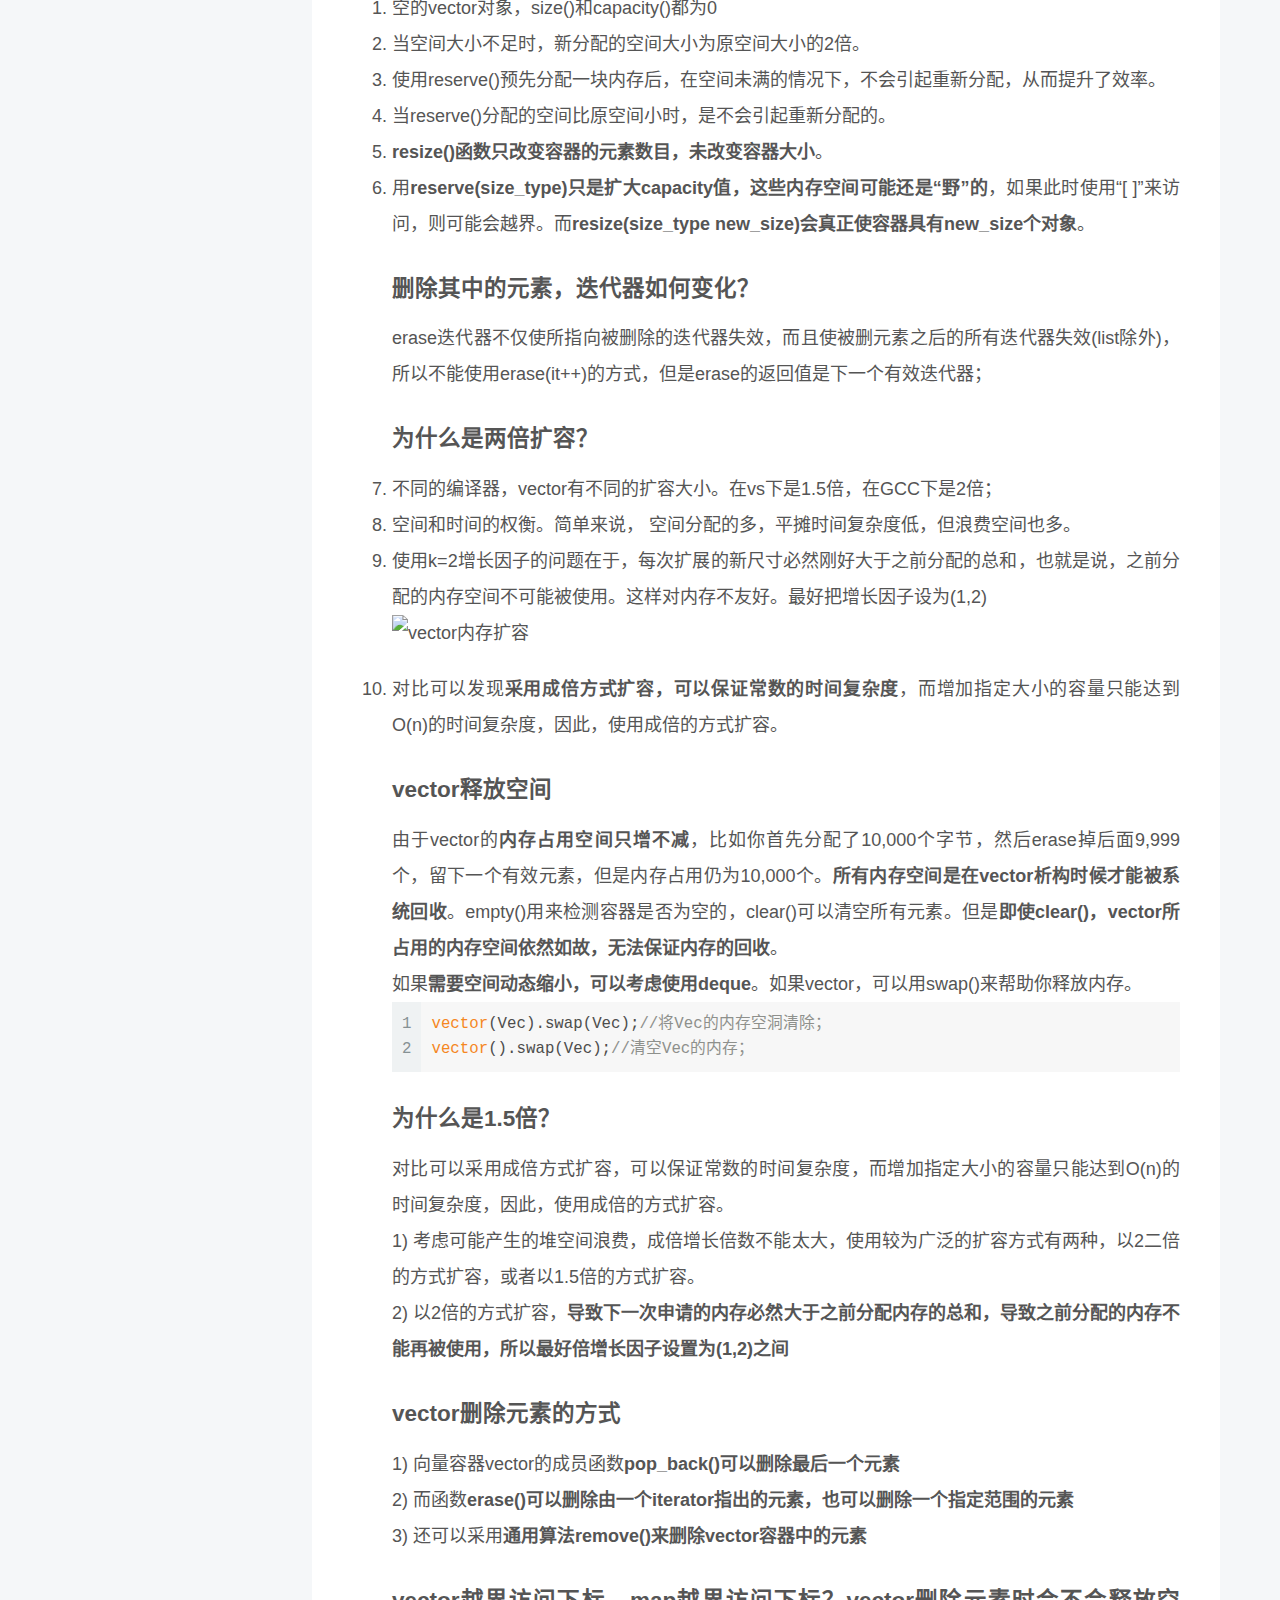
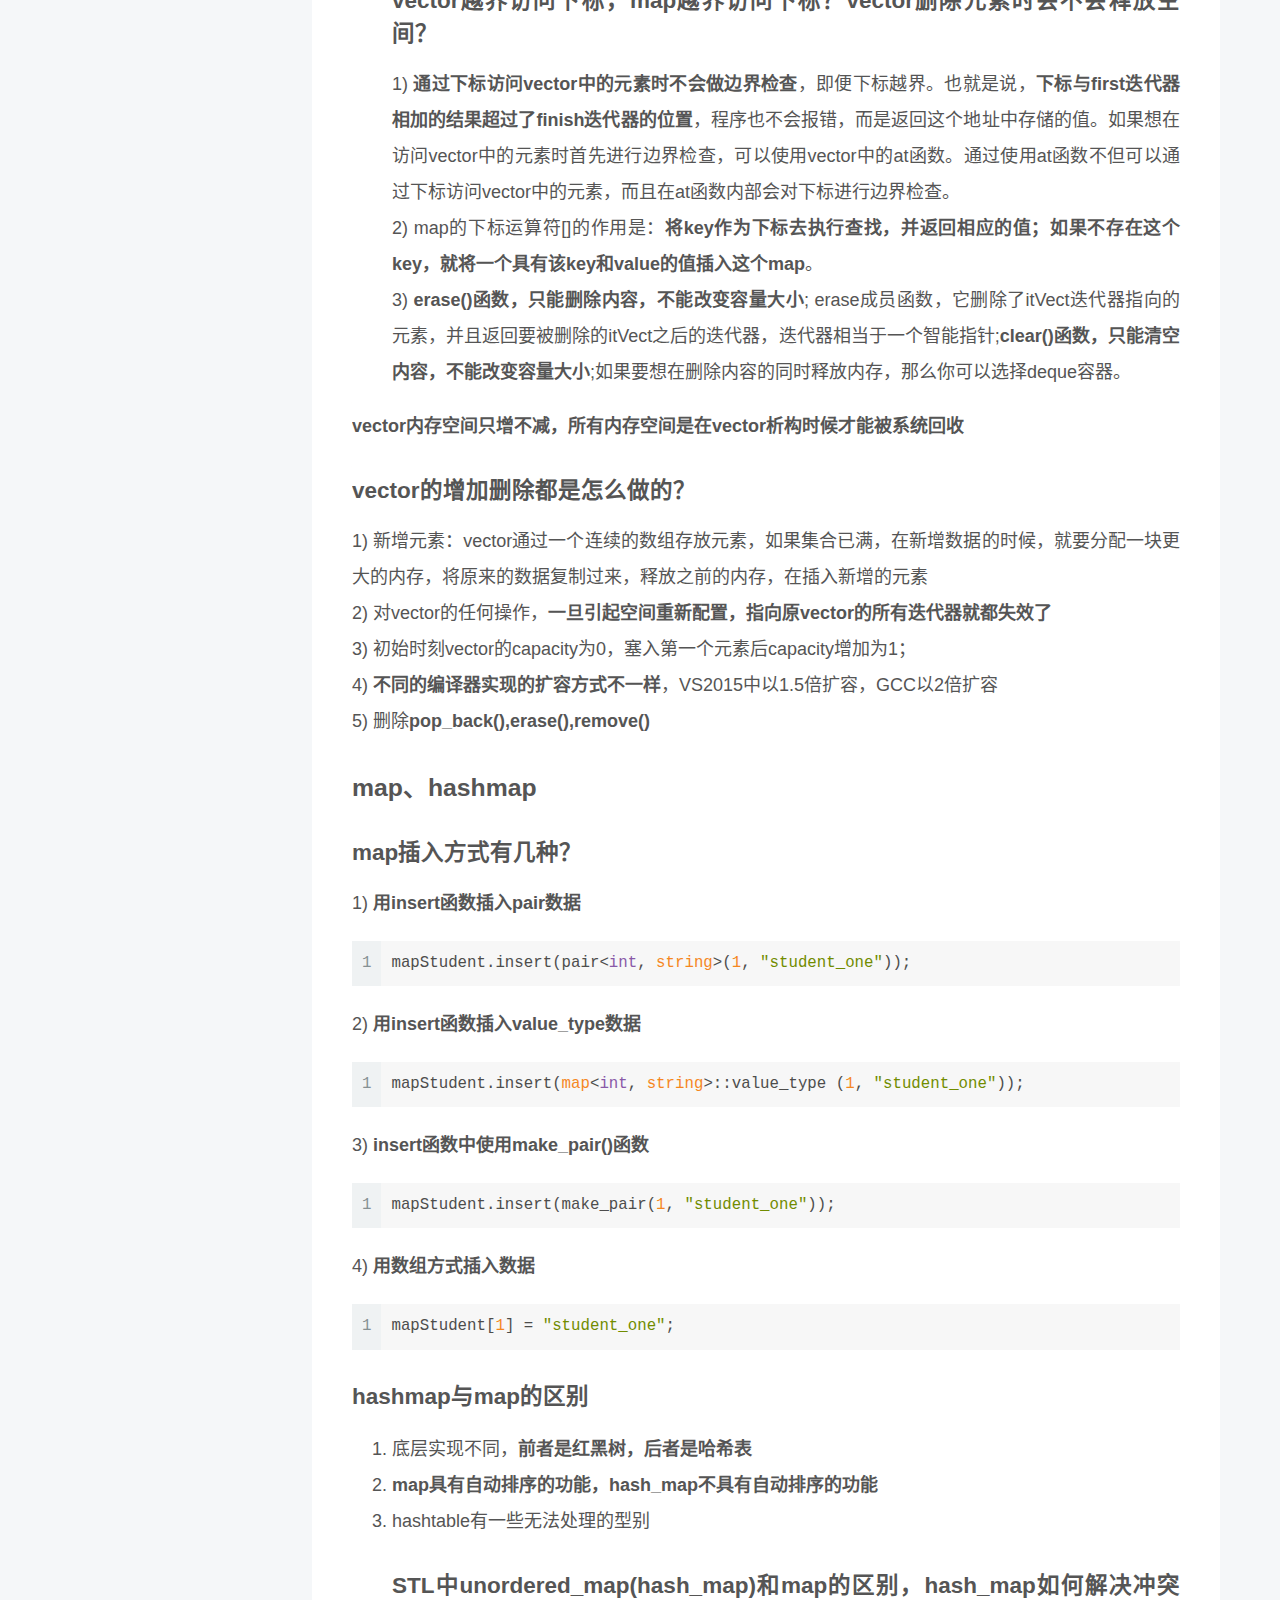
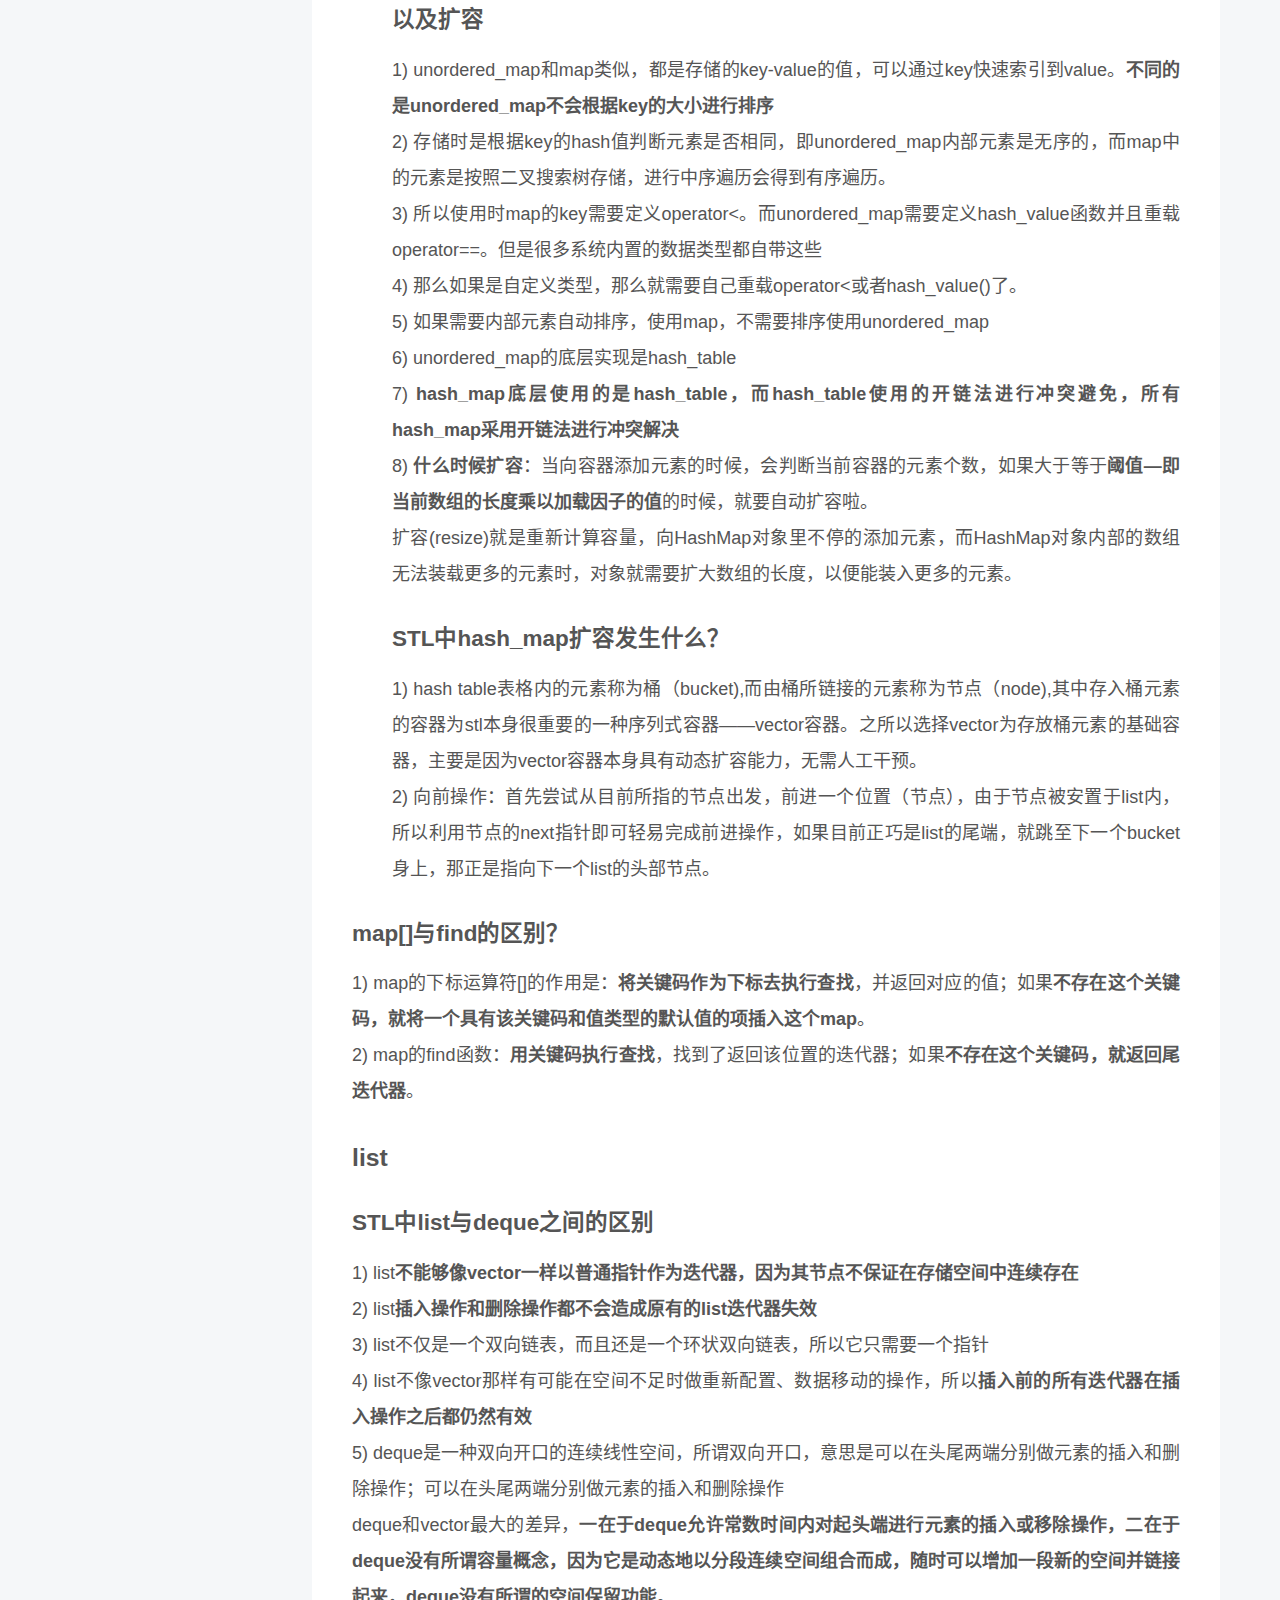
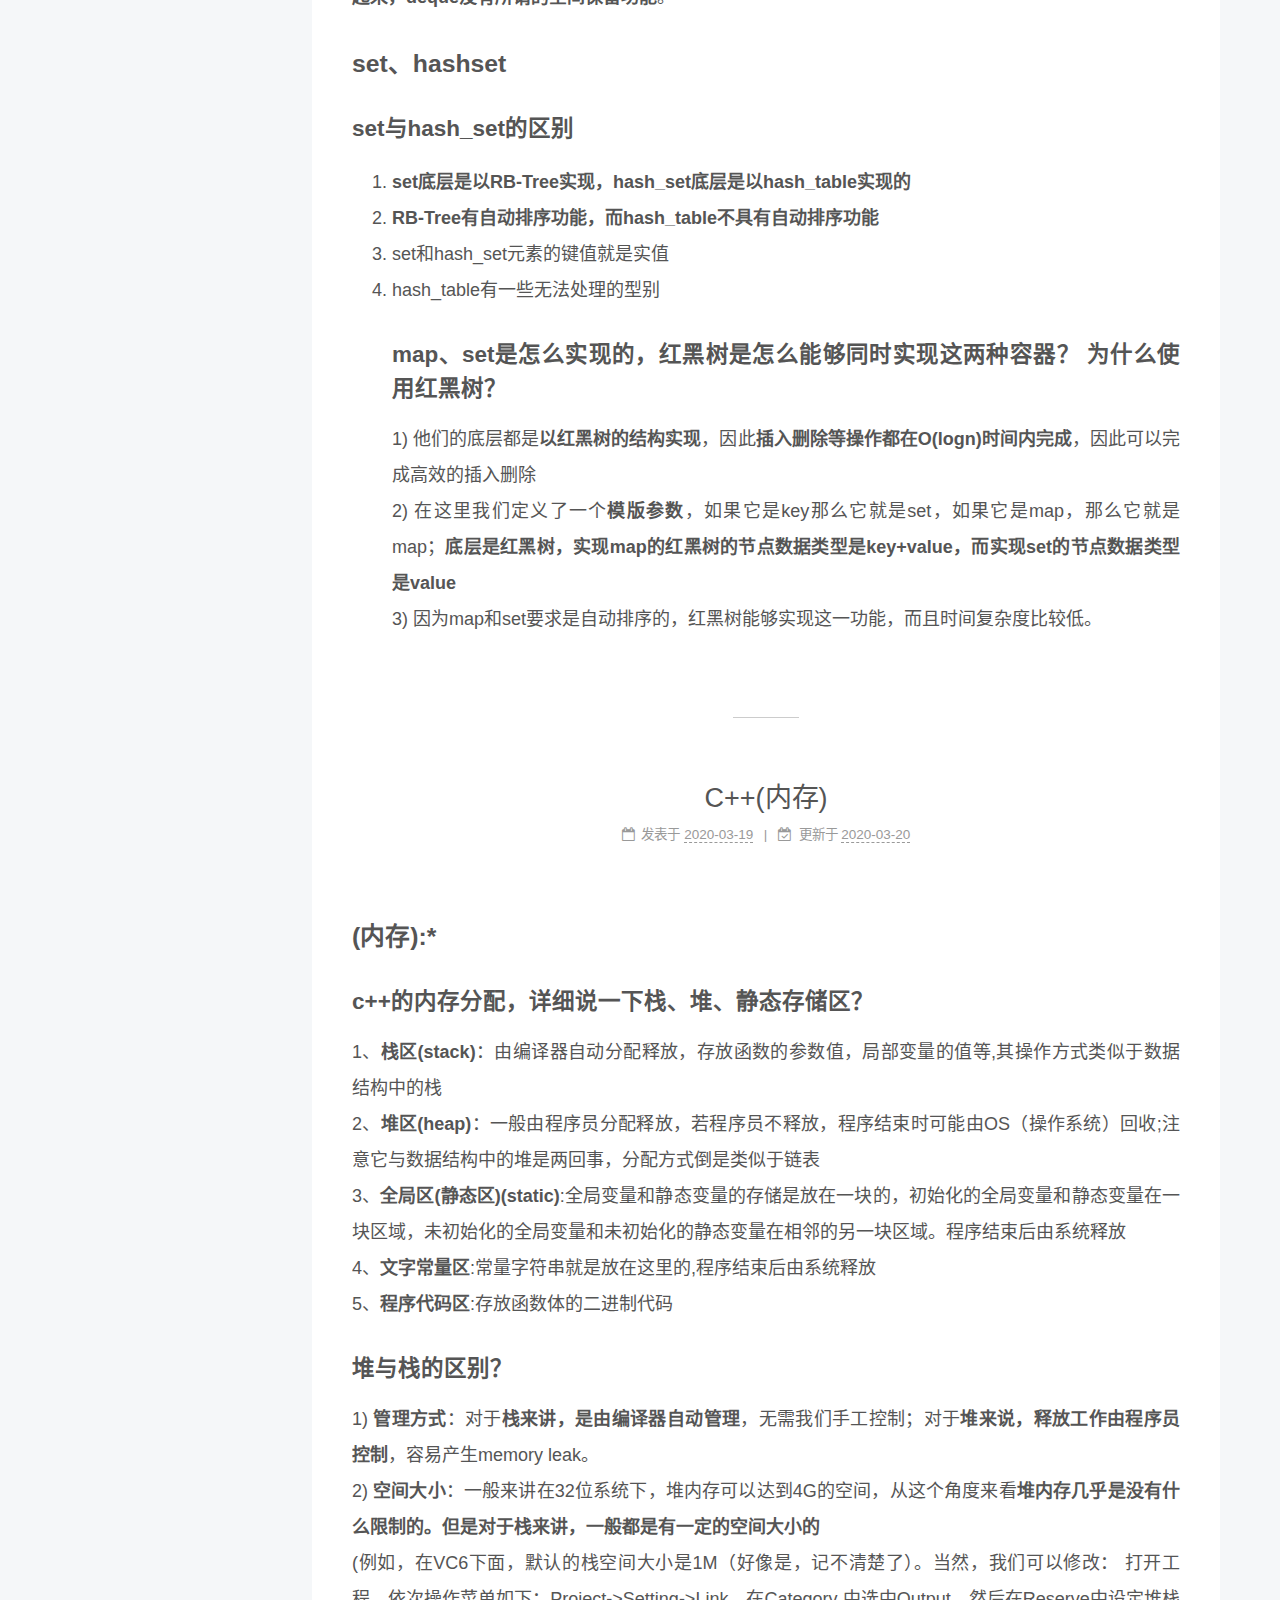
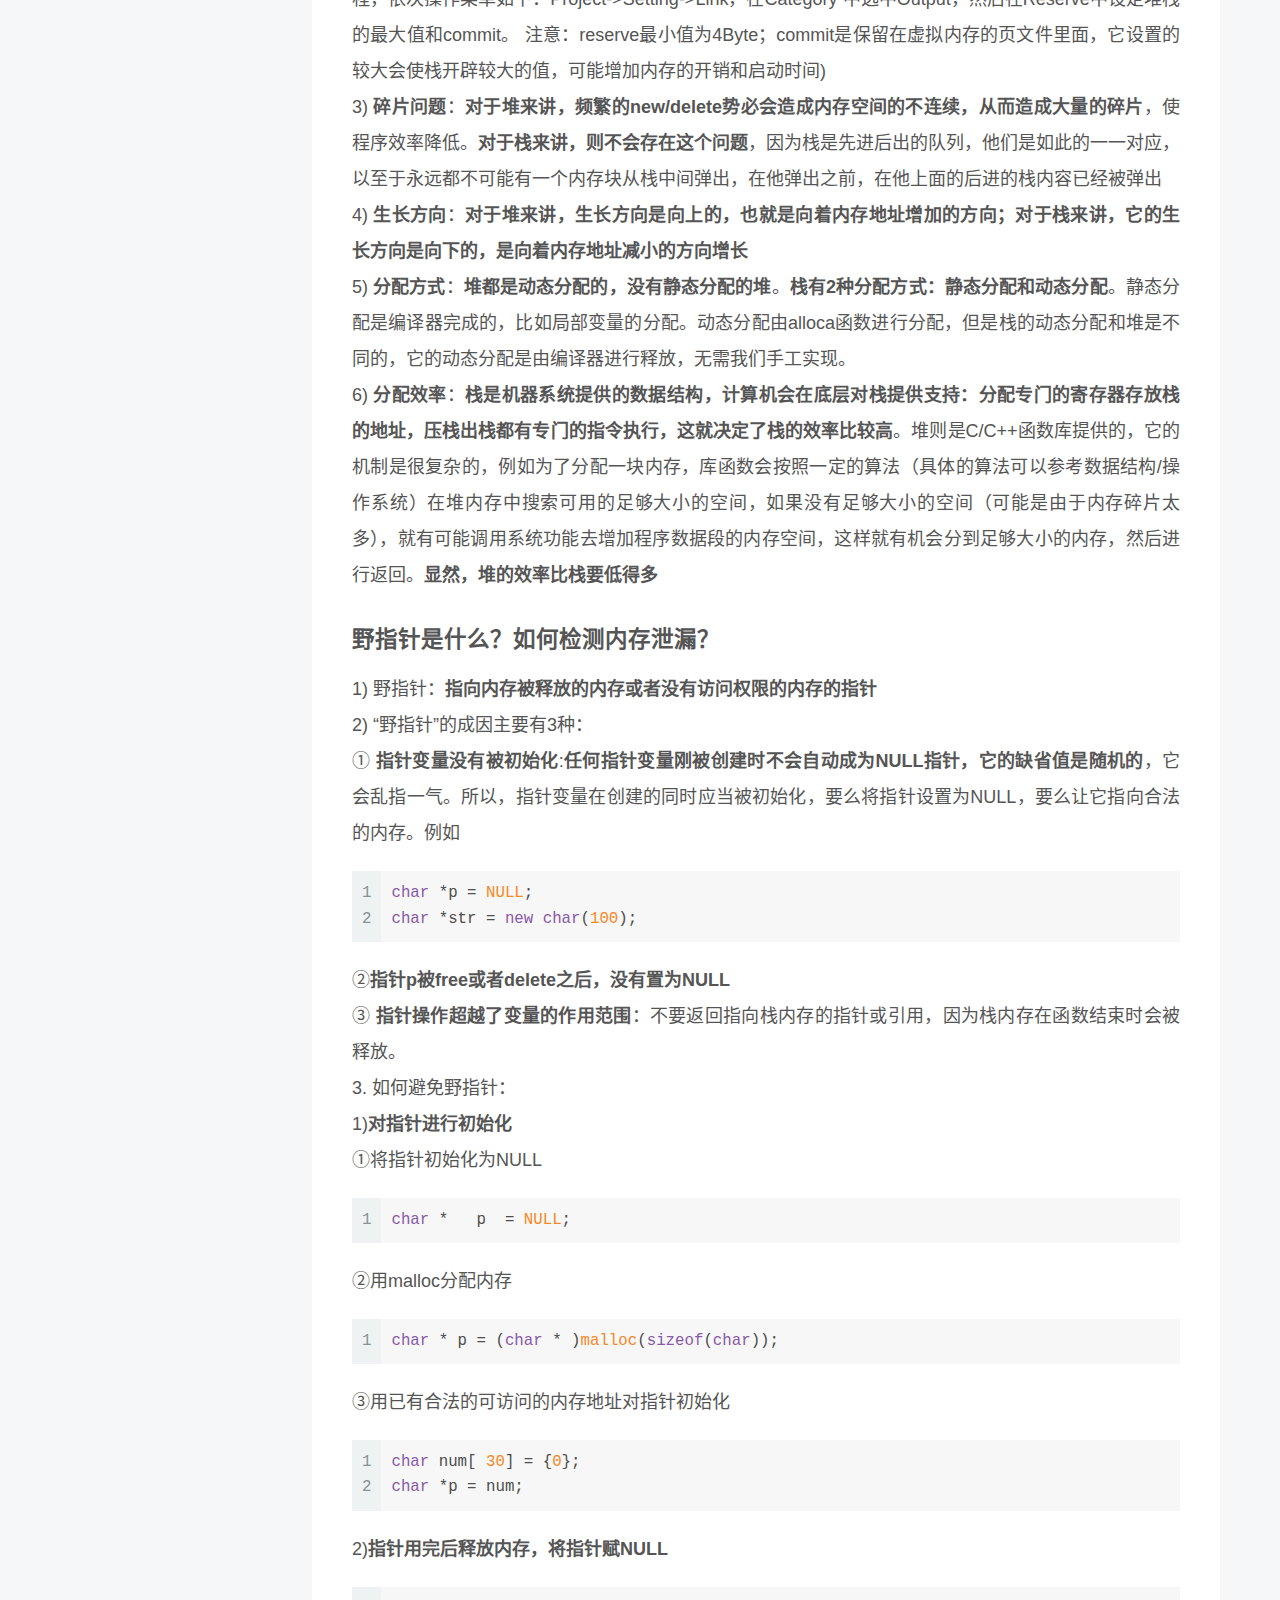
==== commit d03e0d2b: "Site updated: 2020-03-22 17:46:11" ====
--- a/index.html
+++ b/index.html
@@ -739,10 +739,16 @@
                 <i class="fa fa-calendar-o"></i>
               </span>
               <span class="post-meta-item-text">发表于</span>
-              
-
-              <time title="创建时间：2020-03-16 17:02:28 / 修改时间：15:11:28" itemprop="dateCreated datePublished" datetime="2020-03-16T17:02:28+08:00">2020-03-16</time>
+
+              <time title="创建时间：2020-03-16 17:02:28" itemprop="dateCreated datePublished" datetime="2020-03-16T17:02:28+08:00">2020-03-16</time>
             </span>
+              <span class="post-meta-item">
+                <span class="post-meta-item-icon">
+                  <i class="fa fa-calendar-check-o"></i>
+                </span>
+                <span class="post-meta-item-text">更新于</span>
+                <time title="修改时间：2020-03-18 22:10:40" itemprop="dateModified" datetime="2020-03-18T22:10:40+08:00">2020-03-18</time>
+              </span>
 
           
 
--- a/css/main.css
+++ b/css/main.css
@@ -1153,7 +1153,7 @@
 }
 .links-of-author a::before,
 .links-of-author span.exturl::before {
-  background: #8a78aa;
+  background: #fc09d6;
   border-radius: 50%;
   content: ' ';
   display: inline-block;
